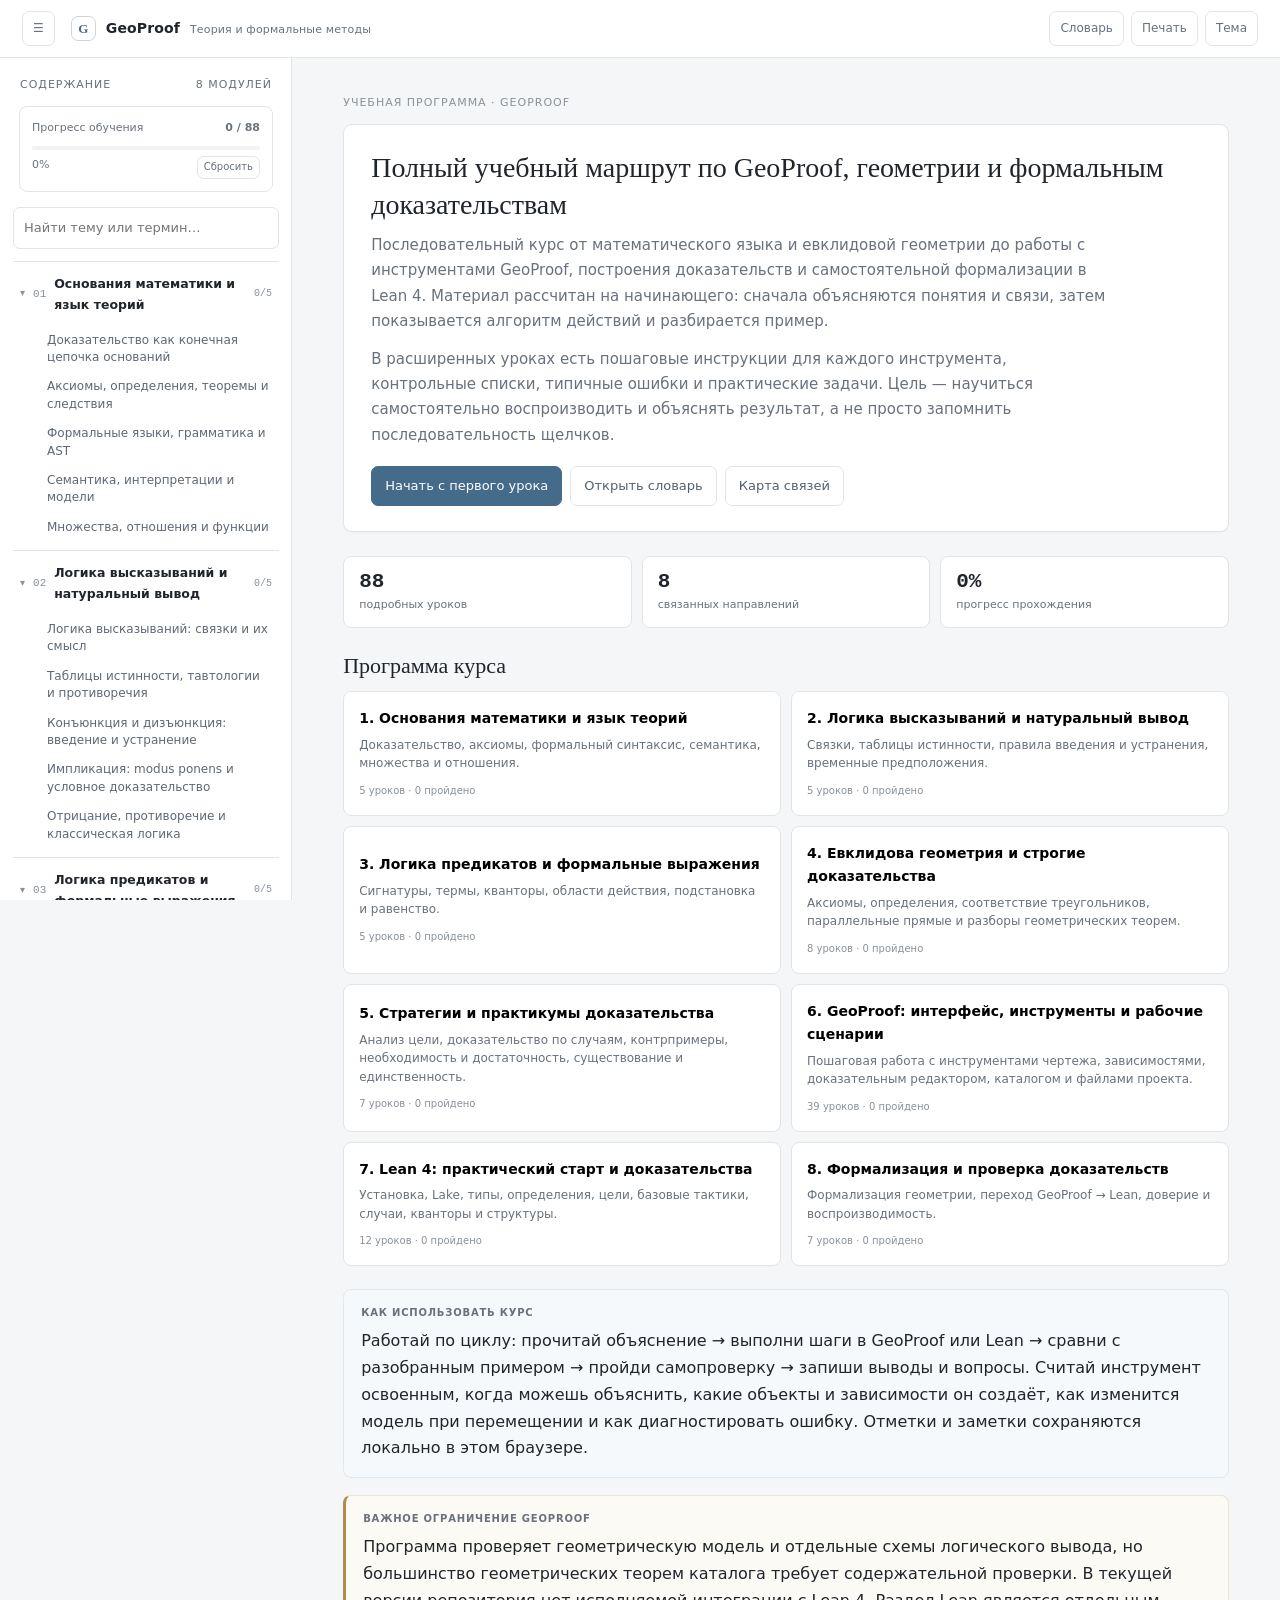
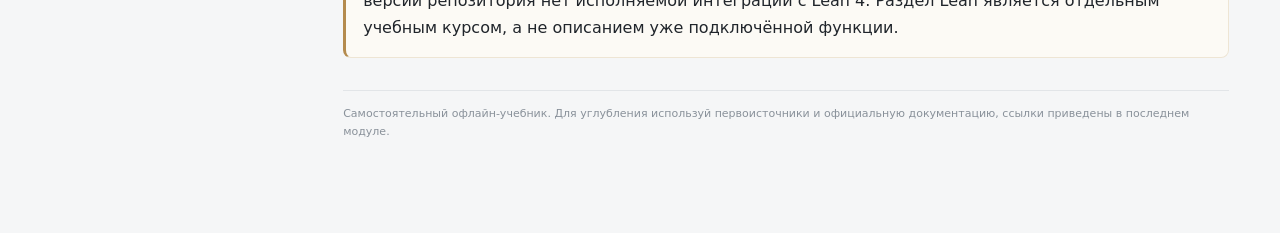
==== GeLogLean_tutorial.html @ 14a2502a "Add files via upload" ====
<!doctype html>
<html lang="ru">
<head>
<meta charset="utf-8">
<meta name="viewport" content="width=device-width, initial-scale=1">
<meta name="theme-color" content="#f5f6f7">
<title>GeoProof — учебник по геометрии, логике и Lean 4</title>
<style>
:root{color-scheme:light;--bg:#f5f6f7;--paper:#fff;--ink:#20252b;--muted:#68717c;--faint:#89919a;--line:#e2e5e8;--soft:#f0f2f4;--accent:#456b8a;--accent-soft:#eaf0f5;--green:#477b60;--amber:#9a7135;--red:#a34e4e;--code:#f2f4f6;--shadow:0 1px 2px #17212b0a;--sidebar:292px;--radius:9px}
*{box-sizing:border-box}html{scroll-behavior:smooth}body{margin:0;background:var(--bg);color:var(--ink);font:16px/1.68 Inter,system-ui,-apple-system,"Segoe UI",sans-serif;-webkit-font-smoothing:antialiased}button,input{font:inherit}button{cursor:pointer}a{color:var(--accent);text-decoration-thickness:1px;text-underline-offset:3px}
.topbar{height:58px;background:var(--paper);border-bottom:1px solid var(--line);display:flex;align-items:center;padding:0 22px;gap:16px;position:sticky;top:0;z-index:20}.brand{display:flex;align-items:center;gap:10px;min-width:0;font-size:14px;font-weight:650;letter-spacing:.01em}.brand-mark{width:25px;height:25px;border:1px solid #cdd5dc;border-radius:7px;display:grid;place-items:center;color:var(--accent);font:600 13px Georgia,serif}.brand small{font-size:11px;font-weight:450;color:var(--muted);margin-left:5px}.top-actions{display:flex;align-items:center;gap:7px;margin-left:auto}.top-button{border:1px solid var(--line);background:var(--paper);color:var(--muted);border-radius:7px;padding:6px 10px;font-size:12px}.top-button:hover{background:var(--soft);color:var(--ink)}
.app{display:grid;grid-template-columns:var(--sidebar) minmax(0,1fr);min-height:calc(100vh - 58px);transition:grid-template-columns .18s}.app.sidebar-hidden{grid-template-columns:0 minmax(0,1fr)}.sidebar{background:var(--paper);border-right:1px solid var(--line);width:var(--sidebar);min-width:0;overflow:hidden;position:sticky;top:58px;height:calc(100vh - 58px);display:flex;flex-direction:column}.sidebar-inner{width:var(--sidebar);padding:18px 13px 24px;overflow:auto}.sidebar-head{display:flex;align-items:center;justify-content:space-between;padding:0 7px 12px;font-size:11px;color:var(--muted);text-transform:uppercase;letter-spacing:.09em}.progress{margin:0 6px 15px;padding:12px;border:1px solid var(--line);border-radius:8px;background:#fff}.progress-line{height:4px;background:var(--soft);border-radius:9px;overflow:hidden;margin:8px 0 6px}.progress-line i{display:block;width:0;height:100%;background:var(--accent);transition:width .2s}.progress-meta{display:flex;justify-content:space-between;font-size:11px;color:var(--muted)}.search{width:100%;padding:9px 10px;border:1px solid var(--line);border-radius:7px;background:#fff;outline:none;font-size:13px;margin:0 0 12px}.search:focus{border-color:#9db0c0;box-shadow:0 0 0 3px #456b8a12}.module{border-top:1px solid var(--line)}.module-button{width:100%;border:0;background:transparent;text-align:left;display:flex;align-items:center;gap:8px;padding:11px 7px;color:var(--ink);font-size:12.5px;font-weight:620}.module-button:hover{background:#f7f8f9}.module-number{font:11px ui-monospace,monospace;color:var(--faint);width:17px}.module-count{margin-left:auto;color:var(--faint);font:10px ui-monospace,monospace}.module-chevron{color:var(--faint);font-size:10px;transition:transform .16s}.module.closed .module-chevron{transform:rotate(-90deg)}.lesson-list{padding:0 0 8px 26px}.module.closed .lesson-list{display:none}.lesson-link{width:100%;display:block;border:0;background:transparent;border-radius:5px;text-align:left;padding:6px 8px;color:#5e6873;font-size:12px;line-height:1.45}.lesson-link:hover{background:var(--soft);color:var(--ink)}.lesson-link.active{background:var(--accent-soft);color:#294d69;font-weight:620}.lesson-link.done::after{content:"✓";float:right;color:var(--green);font-weight:700}
.main{min-width:0;padding:36px clamp(20px,4vw,62px) 80px}.content{max-width:900px;margin:0 auto}.crumb{font-size:11px;color:var(--faint);text-transform:uppercase;letter-spacing:.09em;margin-bottom:12px}.page-title{font:500 clamp(25px,3vw,35px)/1.25 Georgia,"Times New Roman",serif;letter-spacing:-.02em;margin:0 0 13px}.lead{font-size:17px;line-height:1.72;color:#59636e;max-width:780px;margin:0 0 26px}.overview{background:var(--paper);border:1px solid var(--line);border-radius:var(--radius);padding:25px 27px;box-shadow:var(--shadow);margin-bottom:24px}.overview h1{font:500 28px/1.3 Georgia,serif;margin:0 0 10px}.overview p{color:var(--muted);font-size:15px;max-width:740px;margin:0 0 13px}.overview-actions{display:flex;gap:8px;flex-wrap:wrap;margin-top:18px}.primary{background:var(--accent);border:1px solid var(--accent);color:white;border-radius:7px;padding:8px 13px;font-size:13px}.secondary{background:white;border:1px solid var(--line);color:#53606c;border-radius:7px;padding:8px 13px;font-size:13px}.primary:hover{filter:brightness(.94)}.secondary:hover{background:var(--soft)}.stats{display:grid;grid-template-columns:repeat(3,1fr);gap:10px;margin:18px 0 24px}.stat{padding:13px 15px;border:1px solid var(--line);background:var(--paper);border-radius:8px}.stat b{display:block;font:600 21px ui-monospace,monospace}.stat span{display:block;color:var(--muted);font-size:11px;margin-top:3px}.module-grid{display:grid;grid-template-columns:repeat(2,minmax(0,1fr));gap:10px}.module-card{border:1px solid var(--line);background:var(--paper);border-radius:8px;padding:15px;text-align:left}.module-card:hover{border-color:#bdcbd6;background:#fcfdfe}.module-card b{display:block;font-size:14px;margin-bottom:5px}.module-card p{font-size:12px;line-height:1.55;color:var(--muted);margin:0}.module-card small{display:block;margin-top:10px;color:var(--faint);font-size:10px}
.lesson-meta{display:flex;gap:7px;align-items:center;flex-wrap:wrap;margin:0 0 21px}.pill{font-size:10px;color:#65717d;background:#eef1f3;border-radius:20px;padding:4px 9px}.lesson-body{max-width:810px}.lesson-body h2{font:500 22px/1.35 Georgia,serif;margin:34px 0 12px;padding-bottom:8px;border-bottom:1px solid var(--line)}.lesson-body h3{font-size:16px;font-weight:650;margin:26px 0 8px}.lesson-body p{margin:0 0 15px}.lesson-body ul,.lesson-body ol{padding-left:23px;margin:7px 0 18px}.lesson-body li{padding-left:3px;margin:6px 0}.definition,.insight,.warning,.example,.proofbox{border:1px solid var(--line);border-radius:8px;padding:15px 17px;margin:17px 0;background:var(--paper)}.definition{border-left:3px solid var(--accent)}.insight{background:#f6f9fb;border-color:#e0e9ef}.warning{background:#fcfaf5;border-color:#eee5d4;border-left:3px solid #b48b4e}.example{background:#fbfcfd}.proofbox{background:#f8faf9;border-left:3px solid #679177}.box-label{font-size:10px;color:var(--muted);font-weight:700;letter-spacing:.08em;text-transform:uppercase;margin-bottom:6px}.formula{display:block;background:#f4f6f7;border:1px solid var(--line);border-radius:7px;padding:12px 15px;margin:14px 0;text-align:center;font:16px/1.65 Georgia,"Times New Roman",serif;overflow-x:auto}.formula small{display:block;color:var(--muted);font:11px/1.5 Inter,system-ui,sans-serif;margin-top:4px}.code{white-space:pre;overflow:auto;background:var(--code);border:1px solid var(--line);border-radius:7px;padding:13px 15px;margin:12px 0;font:13px/1.65 ui-monospace,SFMono-Regular,Consolas,monospace;color:#303b45}.table-wrap{overflow-x:auto;margin:16px 0;border:1px solid var(--line);border-radius:7px}table{width:100%;border-collapse:collapse;font-size:13px;line-height:1.55}th,td{text-align:left;vertical-align:top;padding:9px 11px;border-bottom:1px solid var(--line)}th{background:#f3f5f6;font-size:11px;font-weight:650;color:#515d68}tr:last-child td{border-bottom:0}.chain{border:1px solid var(--line);border-radius:7px;margin:15px 0;overflow:hidden;background:var(--paper)}.chain-title{padding:9px 12px;background:#f2f4f5;font-size:11px;font-weight:650;color:#65717c}.chain-row{display:grid;grid-template-columns:28px 1fr;gap:9px;padding:10px 12px;border-top:1px solid var(--line)}.chain-row .n{font:11px ui-monospace,monospace;color:var(--faint)}.chain-row .claim{font-weight:600}.chain-row .reason{font-size:12px;color:var(--muted);margin-top:3px}.chain-row.goal{background:#f3f8f5}.chain-row.goal .claim{color:#38664c}.exercise{margin:27px 0 20px;border:1px solid var(--line);border-radius:8px;background:var(--paper);padding:17px}.exercise h3{margin:0 0 10px;font-size:15px}.question{font-size:14px;font-weight:600;margin:0 0 12px}.options{display:grid;gap:7px}.option{display:flex;align-items:flex-start;gap:8px;padding:9px 11px;border:1px solid var(--line);border-radius:6px;background:#fff;text-align:left;color:var(--ink);font-size:13px}.option:hover{background:#f5f7f8}.option.correct{border-color:#8fb49d;background:#f2f8f4}.option.wrong{border-color:#d5a0a0;background:#fbf4f4}.feedback{font-size:12px;margin-top:11px;color:var(--muted)}.solution{margin-top:12px}.solution[hidden]{display:none}.lesson-footer{display:flex;align-items:center;gap:8px;border-top:1px solid var(--line);margin-top:34px;padding-top:18px}.lesson-footer .spacer{flex:1}.nav-pair{display:flex;justify-content:space-between;gap:12px;margin-top:20px}.nav-pair button{max-width:48%;text-align:left}.empty{padding:20px;color:var(--muted);border:1px dashed var(--line);border-radius:8px}.search-result{font-size:12px;color:var(--muted);margin:0 0 8px}.glossary{columns:2;column-gap:30px}.gl-item{break-inside:avoid;padding:8px 0;border-bottom:1px solid var(--line)}.gl-item b{font-size:13px}.gl-item p{font-size:12px;color:var(--muted);margin:3px 0 0}.footer-note{font-size:11px;color:var(--faint);margin-top:32px;border-top:1px solid var(--line);padding-top:14px}
body.dark{color-scheme:dark;--bg:#20252a;--paper:#282e34;--ink:#e4e8ec;--muted:#a6afb8;--faint:#858f98;--line:#404850;--soft:#333a41;--accent:#9ab4ca;--accent-soft:#344553;--code:#22282e;--shadow:none;background:var(--bg);color:var(--ink)}body.dark .topbar,body.dark .sidebar,body.dark .progress,body.dark .stat,body.dark .module-card,body.dark .exercise,body.dark .option,body.dark .definition,body.dark .example,body.dark .proofbox,body.dark .chain{background:var(--paper);color:var(--ink)}body.dark .overview{background:var(--paper)}body.dark .lead{color:#b8c1ca}body.dark .formula,body.dark th,body.dark .chain-title{background:#323940;color:var(--ink)}body.dark .insight{background:#293640}body.dark .warning{background:#39342b}body.dark .proofbox{background:#29372f}body.dark .code{background:#20262c;color:#d8e0e7}body.dark .option.correct{background:#293a30}body.dark .option.wrong{background:#3c2d2d}body.dark .top-button,body.dark .secondary{background:var(--paper);color:var(--muted);border-color:var(--line)}body.dark .primary{background:#66849b;border-color:#66849b;color:#101a22}
@media(max-width:900px){.app{grid-template-columns:0 minmax(0,1fr)}.sidebar{position:fixed;z-index:30;top:58px;left:0;bottom:0;height:auto;transform:translateX(-102%);transition:transform .18s;box-shadow:8px 0 30px #0001}.app.sidebar-open .sidebar{transform:translateX(0)}.app.sidebar-hidden{grid-template-columns:0 minmax(0,1fr)}.main{padding:26px 20px 60px}.module-grid{grid-template-columns:1fr}}
@media(max-width:560px){.topbar{padding:0 12px}.brand small{display:none}.top-actions .optional{display:none}.main{padding:21px 14px 48px}.overview{padding:18px}.overview h1{font-size:24px}.page-title{font-size:27px}.lead{font-size:15px}.stats{gap:7px}.stat{padding:10px}.stat b{font-size:18px}.glossary{columns:1}.nav-pair{flex-direction:column}.nav-pair button{max-width:100%}}
@media print{.topbar,.sidebar,.lesson-footer,.nav-pair,.overview-actions,.exercise button{display:none!important}.app{display:block}.main{padding:0}.content{max-width:none}.lesson-body{max-width:none}.page-title{font-size:25px}.lesson-body{font-size:11pt}.definition,.insight,.warning,.example,.proofbox{break-inside:avoid}.code{white-space:pre-wrap}}
.notes-panel{margin:25px 0 12px;padding:17px;border:1px solid var(--line);border-radius:8px;background:var(--paper)}.notes-panel h3{margin:0 0 6px;font-size:15px}.notes-panel p{margin:0 0 10px;color:var(--muted);font-size:12px}.notes-panel textarea{display:block;width:100%;min-height:118px;resize:vertical;border:1px solid var(--line);border-radius:7px;padding:11px 12px;background:var(--bg);color:var(--ink);font:inherit;font-size:14px;line-height:1.6}.notes-status{font-size:11px;color:var(--muted);margin-top:7px}body.dark .notes-panel textarea{background:var(--bg);color:var(--ink)}
</style>
</head>
<body>
<header class="topbar">
  <button class="top-button" id="contentsToggle" aria-label="Показать или скрыть содержание">☰</button>
  <div class="brand"><span class="brand-mark">G</span><span>GeoProof <small>Теория и формальные методы</small></span></div>
  <div class="top-actions">
    <button class="top-button optional" id="glossaryButton">Словарь</button>
    <button class="top-button optional" id="printButton">Печать</button>
    <button class="top-button" id="themeButton">Тема</button>
  </div>
</header>
<div class="app" id="app">
  <aside class="sidebar" aria-label="Содержание курса"><div class="sidebar-inner">
    <div class="sidebar-head"><span>Содержание</span><span id="moduleTotal"></span></div>
    <div class="progress"><div class="progress-meta"><span>Прогресс обучения</span><b id="progressCount">0 / 88</b></div><div class="progress-line"><i id="progressBar"></i></div><div class="progress-meta"><span id="progressPercent">0%</span><button class="top-button" id="resetProgress" style="padding:2px 6px;font-size:10px">Сбросить</button></div></div>
    <input class="search" id="search" type="search" placeholder="Найти тему или термин…" aria-label="Поиск по курсу">
    <nav id="courseNav"></nav>
  </div></aside>
  <main class="main"><div class="content" id="content" aria-live="polite"></div></main>
</div>
<script>
(()=>{
'use strict';
const $=s=>document.querySelector(s), esc=s=>String(s).replace(/[&<>"']/g,c=>({'&':'&amp;','<':'&lt;','>':'&gt;','"':'&quot;',"'":'&#39;'}[c]));
const modules=[
{id:'m1',title:'Основания математики и язык теорий',desc:'Доказательство, аксиомы, формальный синтаксис, семантика, множества и отношения.'},
{id:'m2',title:'Логика высказываний и натуральный вывод',desc:'Связки, таблицы истинности, правила введения и устранения, временные предположения.'},
{id:'m3',title:'Логика предикатов и формальные выражения',desc:'Сигнатуры, термы, кванторы, области действия, подстановка и равенство.'},
{id:'m4',title:'Евклидова геометрия и строгие доказательства',desc:'Аксиомы, определения, соответствие треугольников, параллельные прямые и разборы геометрических теорем.'},
{id:'m5',title:'Стратегии и практикумы доказательства',desc:'Анализ цели, доказательство по случаям, контрпримеры, необходимость и достаточность, существование и единственность.'},
{id:'m6',title:'GeoProof: интерфейс, инструменты и рабочие сценарии',desc:'Пошаговая работа с инструментами чертежа, зависимостями, доказательным редактором, каталогом и файлами проекта.'},
{id:'m7',title:'Lean 4: практический старт и доказательства',desc:'Установка, Lake, типы, определения, цели, базовые тактики, случаи, кванторы и структуры.'},
{id:'m8',title:'Формализация и проверка доказательств',desc:'Формализация геометрии, переход GeoProof → Lean, доверие и воспроизводимость.'}
];
const lessons=[];
function add(module,title,lead,body,question,choices,answer,feedback,reveal,solution){lessons.push({id:'l'+(lessons.length+1),module,title,lead,body,exercise:{q:question,choices,answer,feedback,reveal},solution});}
add('m1','Доказательство как конечная цепочка оснований','Математическое доказательство объясняет, почему заключение следует из явно заданных предпосылок, а не почему оно кажется правдоподобным.',`
<h2>1. Утверждение и обоснование</h2>
<p>Математическое утверждение — предложение, которому в рамках выбранной интерпретации можно приписать истинностное значение. Доказательство — конечная, контролируемая структура, показывающая, как целевое утверждение получается из принятых оснований. Убедительность изложения важна для читателя, но не заменяет логической связи между посылками и выводом.</p>
<div class="definition"><div class="box-label">Определение · доказательство</div>Доказательство формулы φ из множества предпосылок Γ — конечная последовательность или дерево формул, в котором каждый узел является предпосылкой, допустимой аксиомой либо непосредственно получен из предыдущих узлов по правилу выбранного исчисления.</div>
<p>Фраза «по рисунку очевидно» не указывает правило вывода. Фраза «по теореме о вертикальных углах» указывает математическое основание, но всё ещё предполагает, что условия теоремы установлены. Хорошее доказательство делает эти условия обозримыми.</p>
<h2>2. Структура шага</h2>
<p>У каждого содержательного шага есть четыре компонента: формулировка, доступные предпосылки, основание перехода и вывод. Если хотя бы один компонент отсутствует, читатель вынужден самостоятельно восстанавливать скрытый аргумент.</p>
<div class="chain"><div class="chain-title">Минимальная доказательная цепочка</div><div class="chain-row"><div class="n">1</div><div><div class="claim">AB = AC</div><div class="reason">Посылка задачи</div></div></div><div class="chain-row"><div class="n">2</div><div><div class="claim">∠ABC = ∠BCA</div><div class="reason">Теорема о равных углах при основании равнобедренного треугольника — после установления условий</div></div></div></div>
<h2>3. Три независимых вопроса</h2>
<ul><li><b>Истинно ли утверждение?</b> Это вопрос математики и выбранной модели.</li><li><b>Следует ли оно из посылок?</b> Это вопрос логической корректности вывода.</li><li><b>Проверила ли это программа?</b> Это вопрос реализации, охвата валидатора и доверенной базы.</li></ul>
<div class="warning"><div class="box-label">Типичная ошибка</div>Количество шагов не является мерой строгости. Десять шагов со скрытым недоказанным предположением хуже трёх шагов, каждый из которых корректно обоснован.</div>`, 'Какой компонент обязателен для содержательного шага доказательства?',['Только убедительная формулировка','Основание, связывающее доступные посылки с выводом','Рисунок с совпадающими углами'],1,'Нужна явная допустимая связь между посылками и заключением. Рисунок помогает увидеть структуру, но не создаёт логическое основание.','Почему «очевидно» не является достаточным математическим основанием?','Потому что эта фраза не определяет, какие предпосылки использованы и по какому правилу получен вывод. Доказательство должно быть воспроизводимым другим читателем.');
add('m1','Аксиомы, определения, теоремы и следствия','Эти четыре понятия выполняют разные роли: задают исходную теорию, вводят язык или сообщают доказанный результат.',`
<h2>1. Аксиома</h2><div class="definition"><div class="box-label">Определение · аксиома</div>Аксиома — формула, принимаемая как исходное основание конкретной теории. Внутри этой теории она не выводится из более ранних теорем, хотя может быть обоснована в метатеории или следовать из другой системы аксиом.</div>
<p>Аксиома не обязана быть «очевидной истиной вне всякой системы». Геометрии с разными аксиомами параллельных дают разные математические структуры. Поэтому фраза «по аксиоме» должна подразумевать известную аксиоматическую систему.</p>
<h2>2. Определение</h2><div class="definition"><div class="box-label">Определение · математическое определение</div>Определение вводит новое обозначение или понятие через уже известный язык. Оно фиксирует смысл термина и само по себе не устанавливает независимый математический факт.</div>
<p>Например, M называется серединой AB, если M принадлежит отрезку AB и AM = MB. Из определения можно раскрыть, что означает слово «середина», но для существования такой точки в выбранной геометрической системе могут понадобиться отдельные основания.</p>
<h2>3. Теорема и следствие</h2><p>Теорема — утверждение, для которого предъявлено доказательство из аксиом, определений и ранее доказанных результатов. Лемма — теорема, вводимая ради последующего доказательства. Следствие — результат, который получается сравнительно коротко из уже установленной теоремы. Различие между ними в основном методическое, а не логическое.</p>
<div class="insight"><div class="box-label">Практическая дисциплина</div>Когда выбираешь основание для шага GeoProof, не смешивай каталоговое правило, исходную аксиому и доказанную теорему. Сам факт наличия записи в каталоге не превращает её в доказанную теорему.</div>
<h2>4. Зависимость результата</h2><p>Теорема всегда зависит от набора предпосылок. Если в доказательстве использована аксиома параллельных, результат нельзя без дополнительного анализа переносить в геометрию, где эта аксиома заменена другой.</p>`, 'Что делает определение?',['Принимает новый факт как аксиому','Фиксирует смысл нового термина через уже известный язык','Автоматически доказывает все свойства объекта'],1,'Определение задаёт значение понятия. Его существование и свойства могут требовать отдельных доказательств.','Почему теорема должна иметь указанный аксиоматический контекст?','Потому что выводимость зависит от исходных предпосылок. Одна и та же формула может следовать из одной аксиоматики и не следовать из другой.');
add('m1','Формальные языки, грамматика и AST','Синтаксис задаёт допустимые выражения; абстрактное синтаксическое дерево представляет их внутреннюю структуру.',`
<h2>1. Алфавит и грамматика</h2><p>Формальный язык задаётся алфавитом и рекурсивными правилами построения. Для логики первого порядка нелогическая часть сигнатуры содержит константы, функции и предикаты. Логическая часть включает связки, кванторы, переменные и технические символы.</p>
<div class="formula">Терм ::= переменная | константа | f(терм₁,…,термₙ)<small>Схематическое правило построения термов</small></div>
<div class="formula">Формула ::= атом | ¬A | A ∧ B | A ∨ B | A → B | ∀x A | ∃x A<small>Схематическое правило построения формул</small></div>
<p>Терм обозначает объект области интерпретации. Формула выражает свойство или отношение и получает истинностное значение в интерпретации. Поэтому запись midpoint(A,B) может быть термом, а IsMidpoint(M,A,B) — атомарной формулой.</p>
<h2>2. Почему строка недостаточна</h2><p>Выражения P ∧ (Q ∨ R) и (P ∧ Q) ∨ R содержат одинаковые атомы и связки, но различаются группировкой. Если хранить только строку, каждое действие потребует повторного разбора скобок, приоритетов и областей действия.</p>
<div class="definition"><div class="box-label">Определение · AST</div>Абстрактное синтаксическое дерево — древовидное представление выражения, где узел обозначает оператор или атом, а дочерние узлы — его аргументы и подформулы.</div>
<h2>3. Структура формулы</h2><div class="table-wrap"><table><thead><tr><th>Узел</th><th>Данные</th><th>Пример</th></tr></thead><tbody><tr><td>atom</td><td>предикат и термы</td><td>OnLine(A,l)</td></tr><tr><td>and / or</td><td>две подформулы</td><td>P ∧ Q</td></tr><tr><td>implies</td><td>условие и следствие</td><td>P → Q</td></tr><tr><td>not</td><td>одна подформула</td><td>¬P</td></tr><tr><td>forall / exists</td><td>имя переменной и тело</td><td>∀x P(x)</td></tr></tbody></table></div>
<div class="insight"><div class="box-label">Связь с GeoProof</div>В текущем app.js формулы действительно имеют структурированные поля op, args, predicate, terms и variable. Сравнение AST позволяет проверять форму логического правила независимо от пробелов и оформления текста.</div>
<h2>4. Синтаксическая корректность не есть истинность</h2><p>Формула P ∧ Q может быть синтаксически правильной, даже если P и Q ложны. Ошибочная последовательность символов может не быть формулой вообще. Это два разных уровня анализа, и учебник будет последовательно разделять их.</p>`, 'Что хранит AST?',['Только цвет и координаты узла','Структуру операторов и подформул','Истинностное значение каждой геометрической теоремы'],1,'AST представляет синтаксис выражения, а не автоматически его семантику.','Почему P ∧ (Q ∨ R) нельзя сравнивать с (P ∧ Q) ∨ R как одинаковую структуру?','У формул разные корневые операторы: в первом случае AND, во втором OR. Их смысл различается, несмотря на одинаковые атомы.');
add('m1','Семантика, интерпретации и модели','Семантика задаёт смысл символов и точное понятие истинности формулы относительно структуры.',`
<h2>1. Интерпретация языка</h2><p>Интерпретация логики первого порядка включает непустую область D. Каждой константе сопоставляется элемент D, каждому n-местному функциональному символу — функция Dⁿ → D, каждому n-местному предикату — отношение на Dⁿ. Одни и те же символы могут получать разные значения в разных интерпретациях.</p>
<div class="definition"><div class="box-label">Определение · модель</div>Структура M является моделью множества формул Γ, если все формулы из Γ истинны в M. Говорят M ⊨ Γ.</div>
<h2>2. Четыре важных понятия</h2><ul><li><b>Удовлетворимость:</b> формула истинна хотя бы в одной интерпретации.</li><li><b>Общезначимость:</b> формула истинна во всех допустимых интерпретациях.</li><li><b>Противоречивость:</b> нет интерпретации, удовлетворяющей всем формулам множества.</li><li><b>Логическое следование:</b> во всякой модели посылок истинно заключение.</li></ul>
<div class="formula">Γ ⊨ φ  ⇔  для каждой M: M ⊨ Γ ⇒ M ⊨ φ<small>Семантическое следование</small></div>
<div class="formula">Γ ⊢ φ  ⇔  существует формальный вывод φ из Γ<small>Синтаксическая выводимость в фиксированном исчислении</small></div>
<h2>3. Корректность и полнота</h2><p>Корректность исчисления означает: если формула выводима синтаксически, то она следует семантически. Полнота означает, что всякое семантическое следствие выводимо в исчислении. Это метатеоремы о выбранной системе правил, а не характеристики одного шага.</p>
<div class="warning"><div class="box-label">Не путать</div>Одна диаграмма GeoProof — одна конкретная конфигурация. Даже точное численное совпадение длин в ней не доказывает, что равенство верно для всех конфигураций, удовлетворяющих условию теоремы.</div>`, 'Что означает M ⊨ Γ?',['Все формулы Γ истинны в структуре M','Формулы Γ синтаксически красивы','Существует доказательство всех формул в Lean'],0,'Это определение модели множества формул.','Чем Γ ⊨ φ отличается от Γ ⊢ φ?','Первое является семантическим утверждением о всех моделях предпосылок. Второе — синтаксическим утверждением о существовании вывода в заданном исчислении.');
add('m1','Множества, отношения и функции','Математические структуры GeoProof удобно понимать через множества объектов, отношения между ними и отображения зависимых объектов.',`
<h2>1. Множества и включение</h2><p>Множество A является подмножеством B, если каждый элемент A принадлежит B. Равенство множеств определяется совпадением элементов: A = B тогда и только тогда, когда A ⊆ B и B ⊆ A. Для доказательства равенства множеств обычно доказывают два включения.</p>
<h2>2. Отношения</h2><div class="definition"><div class="box-label">Определение · бинарное отношение</div>Отношение R между A и B — подмножество декартова произведения A × B. Запись R(a,b) означает, что пара (a,b) принадлежит этому отношению.</div>
<div class="table-wrap"><table><thead><tr><th>Свойство</th><th>Формула</th><th>Смысл</th></tr></thead><tbody><tr><td>Рефлексивность</td><td>R(a,a)</td><td>Элемент связан с собой</td></tr><tr><td>Симметричность</td><td>R(a,b) ⇒ R(b,a)</td><td>Связь обратима</td></tr><tr><td>Транзитивность</td><td>R(a,b) ∧ R(b,c) ⇒ R(a,c)</td><td>Связь проходит через промежуточный элемент</td></tr><tr><td>Антисимметричность</td><td>R(a,b) ∧ R(b,a) ⇒ a=b</td><td>Взаимная связь даёт равенство</td></tr></tbody></table></div>
<h2>3. Функции</h2><div class="definition"><div class="box-label">Определение · функция</div>Функция f : A → B сопоставляет каждому a ∈ A ровно один элемент f(a) ∈ B. Условия существования и единственности значения составляют содержание понятия.</div>
<p>В геометрической модели отношение OnCircle(P,c) отвечает на вопрос, лежит ли точка на окружности. Функция midpoint(A,B) возвращает точку. Первое — свойство пары объектов, второе — построение объекта из аргументов.</p>
<h2>4. Графы и композиция</h2><p>Функции можно компоновать: если f : A → B и g : B → C, то g ∘ f : A → C. Цепочки таких отображений описывают вычисление зависимых геометрических объектов. Если зависимость образует цикл, композиция перестаёт задавать простой порядок пересчёта.</p>
<div class="insight"><div class="box-label">Связь</div>Множества задают классы объектов, отношения — геометрические свойства, функции — построения. Эта тройка понятий связывает основы математики, теорию множеств, программирование и модель GeoProof.</div>`, 'Чем функция отличается от отношения?',['Функция возвращает ровно один объект для каждого элемента области определения; отношение может связывать элемент с несколькими объектами или ни с одним','Никак не отличается','Отношение всегда вычисляется быстрее'],0,'Функция имеет требование единственности результата, которое не предполагается у произвольного отношения.','Почему равенство множеств доказывают двумя включениями?','A ⊆ B исключает элементы A вне B, а B ⊆ A исключает элементы B вне A. Вместе они устанавливают совпадение всех элементов.');
add('m2','Логика высказываний: связки и их смысл','Логика высказываний исследует сложные утверждения, составленные из целых высказываний с помощью логических связок.',`
<h2>1. Атомарные высказывания</h2><p>Атомарное высказывание P рассматривается как целое: логика высказываний не анализирует его внутреннюю геометрическую или числовую структуру. Например, P может означать «AB = CD», а Q — «прямые l и m параллельны». Каждому атому приписывается значение истина или ложь.</p>
<h2>2. Основные связки</h2><div class="table-wrap"><table><thead><tr><th>Обозначение</th><th>Название</th><th>Условие истинности</th></tr></thead><tbody><tr><td>¬P</td><td>Отрицание</td><td>Истинно, когда P ложно</td></tr><tr><td>P ∧ Q</td><td>Конъюнкция</td><td>Оба высказывания истинны</td></tr><tr><td>P ∨ Q</td><td>Дизъюнкция</td><td>Истинно хотя бы одно</td></tr><tr><td>P → Q</td><td>Импликация</td><td>Ложно только при P=true, Q=false</td></tr><tr><td>P ↔ Q</td><td>Эквивалентность</td><td>Оба значения совпадают</td></tr></tbody></table></div>
<p>Дизъюнкция в классической логике включающая: P ∨ Q истинно и тогда, когда истинны обе части. Это не исключающее «либо одно, либо другое».</p>
<h2>3. Приоритет связок и скобки</h2><p>В разных учебниках могут использовать разные соглашения о приоритете. Для формальной записи лучше не полагаться на память: ставь скобки, если возможна неоднозначность. В частности, P → Q → R обычно читают как P → (Q → R), но при обсуждении логики важно фиксировать соглашение.</p>
<div class="formula">¬(P ∧ Q)  ≡  (¬P ∨ ¬Q)<small>Первый закон де Моргана</small></div><div class="formula">¬(P ∨ Q)  ≡  (¬P ∧ ¬Q)<small>Второй закон де Моргана</small></div>
<h2>4. Импликация не является причинностью</h2><p>Импликация P → Q задаёт логическое условие истинности. Из неё не следует, что P вызывает Q, происходит раньше Q или является единственной причиной Q. В доказательстве импликация выражает отношение следования между формулами.</p>`, 'Когда P ∨ Q истинно?', ['Только когда истинна ровно одна часть','Когда истинна хотя бы одна часть','Только когда обе части ложны'],1,'Классическая дизъюнкция включающая: допустим и случай, когда истинны обе части.','Почему нельзя читать P → Q как «P является причиной Q»?','Потому что импликация задаёт только логическое условие истинности. Она не содержит временной, физической или причинной семантики.');
add('m2','Таблицы истинности, тавтологии и противоречия','Таблицы истинности дают конечный способ исследовать семантику логики высказываний и обнаруживать логические ошибки.',`
<h2>1. Все оценки</h2><p>Оценка — функция, сопоставляющая каждому атомарному высказыванию значение 0 или 1. Для n разных атомов существует 2ⁿ возможных оценок. Таблица истинности перечисляет их все и вычисляет значение составной формулы снизу вверх.</p>
<div class="table-wrap"><table><thead><tr><th>P</th><th>Q</th><th>¬P</th><th>P ∧ Q</th><th>P ∨ Q</th><th>P → Q</th></tr></thead><tbody><tr><td>И</td><td>И</td><td>Л</td><td>И</td><td>И</td><td>И</td></tr><tr><td>И</td><td>Л</td><td>Л</td><td>Л</td><td>И</td><td>Л</td></tr><tr><td>Л</td><td>И</td><td>И</td><td>Л</td><td>И</td><td>И</td></tr><tr><td>Л</td><td>Л</td><td>И</td><td>Л</td><td>Л</td><td>И</td></tr></tbody></table></div>
<h2>2. Три класса формул</h2><div class="definition"><div class="box-label">Тавтология</div>Формула истинна при каждой булевой оценке. Пример: P ∨ ¬P в классической логике.</div><div class="definition"><div class="box-label">Противоречие</div>Формула ложна при каждой оценке. Пример: P ∧ ¬P.</div><div class="definition"><div class="box-label">Контингентная формула</div>Формула истинна при некоторых оценках и ложна при других. Например, P → Q.</div>
<h2>3. Проверка эквивалентности</h2><p>Формулы A и B логически эквивалентны, если при каждой оценке их значения совпадают. Эквивалентность можно проверить сравнением двух столбцов таблицы или построением таблицы для A ↔ B и проверкой, что она является тавтологией.</p>
<h2>4. Предел метода</h2><p>Для конечного набора атомов логики высказываний таблица исчерпывает все случаи. В логике предикатов появляется квантификация по области объектов, которая может быть бесконечной. Поэтому табличная проверка не является общим решателем логики первого порядка.</p>
<div class="insight"><div class="box-label">Практическое применение</div>Таблицы помогают быстро проверять предполагаемую форму логического перехода, находить контрпример к невалидному рассуждению и понимать разницу между эквивалентностью и односторонним следованием.</div>`, 'Сколько оценок существует для четырёх атомарных высказываний?',['4','8','16'],2,'Число оценок равно 2ⁿ. При n=4 получаем 16.','Почему таблицы истинности не дают общего метода проверки геометрических теорем?','Они исследуют булевы комбинации уже выделенных атомов. Геометрическая теорема требует формализации объектов, отношений, кванторов и аксиом пространства.');
add('m2','Конъюнкция и дизъюнкция: введение и устранение','Натуральный вывод строится вокруг правил, объясняющих, как доказывать связку и как использовать уже доказанную формулу.',`
<h2>1. Конъюнкция</h2><p>Правило введения конъюнкции требует доказать обе части. Правила устранения позволяют извлечь каждую часть из конъюнкции. Это не эвристика: у каждой операции есть точная форма применения.</p>
<div class="chain"><div class="chain-title">Введение ∧I и устранение ∧E</div><div class="chain-row"><div class="n">∧I</div><div><div class="claim">P, Q ⟹ P ∧ Q</div><div class="reason">Обе посылки должны быть установлены.</div></div></div><div class="chain-row"><div class="n">∧E₁</div><div><div class="claim">P ∧ Q ⟹ P</div><div class="reason">Из конъюнкции извлекается левая часть.</div></div></div><div class="chain-row"><div class="n">∧E₂</div><div><div class="claim">P ∧ Q ⟹ Q</div><div class="reason">Из конъюнкции извлекается правая часть.</div></div></div></div>
<h2>2. Дизъюнкция</h2><p>Для введения P ∨ Q достаточно доказать P либо доказать Q. Это не означает, что неизвестную часть можно вывести. Устранение дизъюнкции требует отдельного рассуждения в каждом случае.</p>
<div class="chain"><div class="chain-title">Устранение дизъюнкции ∨E</div><div class="chain-row"><div class="n">1</div><div><div class="claim">P ∨ Q</div><div class="reason">Исходная дизъюнкция.</div></div></div><div class="chain-row"><div class="n">2</div><div><div class="claim">[P] … R</div><div class="reason">Если предположить P, получается R.</div></div></div><div class="chain-row"><div class="n">3</div><div><div class="claim">[Q] … R</div><div class="reason">Если предположить Q, получается то же R.</div></div></div><div class="chain-row goal"><div class="n">4</div><div><div class="claim">R</div><div class="reason">Оба временных предположения сняты.</div></div></div></div>
<h2>3. Почему важно совпадение заключений</h2><p>Если первая ветвь доказывает R, а вторая S, то общего заключения нет. Устранение дизъюнкции не разрешает произвольно выбирать одну ветвь, потому что исходная дизъюнкция не указывает, какая часть истинна.</p>
<div class="insight"><div class="box-label">GeoProof</div>В app.js реализованы схемы ∧I, ∧E, ∨I и ∨E. Для ∨E редактор хранит отдельную группу случаев, проверяет соответствие исходным дизъюнктам и совпадение двух результирующих формул.</div>`, 'Что нужно для применения ∨E к P ∨ Q?', ['Доказать только случай P','Доказать R из P и отдельно R из Q','Показать, что P и Q равны'],1,'В обеих ветвях требуется одно и то же заключение R.','Почему нельзя просто выбрать P из P ∨ Q?','Дизъюнкция истинна, если выполнена хотя бы одна часть, но без дополнительной информации мы не знаем какая. Для общего результата нужно доказать его в обоих случаях.');
add('m2','Импликация: modus ponens и условное доказательство','Импликация имеет два фундаментальных правила: применение уже известного условия и построение условного утверждения через временное предположение.',`
<h2>1. Modus ponens (→E)</h2><div class="definition"><div class="box-label">Правило</div>Из P → Q и P выводится Q. Формула P является антецедентом, Q — консеквентом.</div>
<div class="chain"><div class="chain-title">Modus ponens</div><div class="chain-row"><div class="n">1</div><div><div class="claim">P → Q</div><div class="reason">Если P, то Q.</div></div></div><div class="chain-row"><div class="n">2</div><div><div class="claim">P</div><div class="reason">Условие выполнено.</div></div></div><div class="chain-row goal"><div class="n">3</div><div><div class="claim">Q</div><div class="reason">Применение импликации.</div></div></div></div>
<h2>2. Введение импликации (→I)</h2><p>Чтобы доказать P → Q, мы временно предполагаем P и внутри этого контекста выводим Q. После этого предположение P снимается, а результатом становится условное утверждение.</p>
<div class="chain"><div class="chain-title">Условное доказательство</div><div class="chain-row"><div class="n">1</div><div><div class="claim">[P]</div><div class="reason">Открываем временное предположение.</div></div></div><div class="chain-row"><div class="n">2</div><div><div class="claim">…</div><div class="reason">Получаем Q из P и внешних посылок.</div></div></div><div class="chain-row"><div class="n">3</div><div><div class="claim">Q</div><div class="reason">Заключение внутри контекста.</div></div></div><div class="chain-row goal"><div class="n">4</div><div><div class="claim">P → Q</div><div class="reason">Закрываем контекст и снимаем P.</div></div></div></div>
<h2>3. Две распространённые ошибки</h2><ul><li><b>Утверждение следствия:</b> P → Q, Q, следовательно P. Неверно: Q может быть истинно по другой причине.</li><li><b>Отрицание основания:</b> P → Q, ¬P, следовательно ¬Q. Неверно: отсутствие P не сообщает, истинно ли Q.</li></ul>
<p>Контрапозиция ¬Q → ¬P логически эквивалентна P → Q в классической логике. Но это не те же самые посылки: при формальном использовании нужно построить требуемое преобразование или отдельно доказать контрапозицию.</p>`, 'Что следует из P → Q и P?', ['P ∧ Q','Q','¬Q'],1,'Это modus ponens: антецедент импликации установлен, значит можно получить консеквент.','Как доказывать импликацию P → Q, если P ещё не доказано?', 'Временно предположить P, внутри этого контекста вывести Q, а затем снять предположение правилом введения импликации.');
add('m2','Отрицание, противоречие и классическая логика','Работа с отрицанием требует понимать, какие именно предположения снимаются и какой логической силой обладает система.',`
<h2>1. Ложь и отрицание</h2><p>Символ ⊥ обозначает противоречие или невозможное утверждение. В стандартном прочтении натурального вывода отрицание ¬P связано с импликацией P → ⊥. Поэтому доказать ¬P — значит показать, что предположение P приводит к противоречию.</p>
<div class="chain"><div class="chain-title">Введение отрицания ¬I</div><div class="chain-row"><div class="n">1</div><div><div class="claim">[P]</div><div class="reason">Временное предположение.</div></div></div><div class="chain-row"><div class="n">2</div><div><div class="claim">… ⊥</div><div class="reason">Из P получено противоречие.</div></div></div><div class="chain-row goal"><div class="n">3</div><div><div class="claim">¬P</div><div class="reason">Снимаем предположение P.</div></div></div></div>
<h2>2. Принцип взрыва</h2><p>Из ⊥ в классической и интуиционистской логике можно вывести любую формулу R. Именно поэтому противоречивые исходные посылки опасны: если база противоречива, формально становится выводимо любое утверждение.</p>
<h2>3. Классическая и конструктивная логика</h2><div class="table-wrap"><table><thead><tr><th>Принцип</th><th>Классическая</th><th>Интуиционистская</th></tr></thead><tbody><tr><td>¬¬P → P</td><td>Принимается</td><td>Не выводится вообще</td></tr><tr><td>P ∨ ¬P</td><td>Закон исключённого третьего</td><td>Не выводится вообще</td></tr><tr><td>[¬P] … ⊥ ⟹ P (RAA)</td><td>Принимается</td><td>Не является общим правилом</td></tr><tr><td>P → ¬¬P</td><td>Принимается</td><td>Принимается</td></tr></tbody></table></div>
<h2>4. ¬I и RAA различаются</h2><p>При введении отрицания предполагается P, а затем выводится ⊥; результат — ¬P. При классическом reductio ad absurdum предполагается ¬P, выводится ⊥, а затем заключают P. Второй переход использует классическую силу логики.</p>
<div class="warning"><div class="box-label">Формализация</div>GeoProof имеет отдельные правила для введения отрицания, двойного отрицания и классического RAA. При переносе доказательства в конструктивную среду нужно отметить, где именно использован классический принцип.</div>`, 'Что требуется для правила ¬I?', ['Предположить P и получить ⊥','Предположить ¬P и сразу записать P','Доказать P и Q'],0,'Введение отрицания снимает предположение P после получения противоречия.','Почему ¬¬P → P — классический шаг?', 'Из невозможности доказать отрицание P конструктивно не следует автоматически предъявление доказательства P. Классическая логика допускает этот переход, интуиционистская — нет.');
add('m3','Сигнатура, термы, предикаты и арность','Логика первого порядка раскрывает структуру объектов: термы обозначают элементы области, а предикаты выражают свойства и отношения.',`
<h2>1. Сигнатура</h2><div class="definition"><div class="box-label">Определение · сигнатура</div>Сигнатура языка — набор нелогических символов с указанием их арности и назначения: констант, функциональных символов и предикатных символов.</div>
<div class="table-wrap"><table><thead><tr><th>Символ</th><th>Тип</th><th>Интерпретация</th></tr></thead><tbody><tr><td>O</td><td>Константа</td><td>Центр заданной окружности</td></tr><tr><td>mid(x,y)</td><td>Функция, арность 2</td><td>Точка-середина отрезка</td></tr><tr><td>OnLine(x,l)</td><td>Предикат, арность 2</td><td>Точка лежит на прямой</td></tr><tr><td>Collinear(x,y,z)</td><td>Предикат, арность 3</td><td>Три точки коллинеарны</td></tr></tbody></table></div>
<h2>2. Терм и формула</h2><p>Терм — синтаксическое выражение, обозначающее объект области. Константа A и выражение mid(A,B) могут быть термами. Предикат OnLine(A,l) образует атомарную формулу, которая в интерпретации истинна или ложна.</p>
<p>Арность — число аргументов символа. У двухместного предиката нельзя записать один или три аргумента, если грамматика сигнатуры этого не разрешает. Такая проверка напоминает проверку типов аргументов обычной функции в языке программирования.</p>
<h2>3. Атомарные формулы в GeoProof</h2><p>В GeoProof термы могут ссылаться на внутренние объекты модели: точки, отрезки, углы и окружности. Это не означает, что подпись объекта является его идентичностью. Внутренняя ссылка должна указывать на конкретный объект, даже если подпись меняется.</p>
<div class="insight"><div class="box-label">Важное различие</div>«Существует точка M» — высказывание о существовании объекта. M — имя или терм, обозначающий объект. IsMidpoint(M,A,B) — формула, утверждающая свойство M. Эти уровни языка нельзя смешивать.</div>`, 'Что является атомарной формулой?', ['mid(A,B)','OnLine(A,l)','A'],1,'OnLine(A,l) — предикат, применённый к термам, поэтому он образует утверждение.','Почему терм нельзя трактовать как предикат?', 'Терм обозначает объект области. Предикат утверждает свойство этого объекта или отношение нескольких объектов и образует формулу с истинностным значением.');
add('m3','Кванторы: смысл всеобщности и существования','Кванторы позволяют высказываться обо всех объектах области или утверждать наличие хотя бы одного объекта с заданным свойством.',`
<h2>1. Квантор всеобщности</h2><div class="definition"><div class="box-label">Определение · ∀</div>Формула ∀x P(x) истинна в интерпретации тогда и только тогда, когда P(a) истинно для каждого элемента a области D.</div>
<p>Квантор связывает переменную x в своей области действия. Его нельзя понимать как конечный перебор точек, которые нарисованы сейчас в GeoProof. Область квантификации задаётся математической структурой и может быть бесконечной.</p>
<h2>2. Квантор существования</h2><div class="definition"><div class="box-label">Определение · ∃</div>Формула ∃x P(x) истинна в интерпретации тогда и только тогда, когда существует хотя бы один элемент a из D, для которого P(a) истинно.</div>
<p>Для конструктивного доказательства существования обычно предъявляют свидетель a и доказывают P(a). Классическое доказательство существования может не давать явного способа построения свидетеля.</p>
<h2>3. Порядок кванторов важен</h2><div class="formula">∀x ∃y R(x,y)  ≠  ∃y ∀x R(x,y)<small>Эти формулы в общем случае неэквивалентны.</small></div>
<p>Первое утверждение: для каждого x можно найти подходящий y, причём y может зависеть от x. Второе: существует один y, который подходит для всех x. Смена порядка кванторов изменяет математический смысл и не является перестановкой скобок.</p>
<h2>4. Пример с прямыми</h2><p>«Через любую точку проходит некоторая прямая» имеет форму ∀P ∃l On(P,l). Утверждение «существует одна прямая, проходящая через все точки плоскости» имеет форму ∃l ∀P On(P,l) и описывает совсем другое свойство.</p>
<div class="warning"><div class="box-label">Типичная ошибка</div>Не опускай область квантификации. ∀x P(x) в теории точек и ∀x P(x) в теории прямых — разные формулы с разными типами области.</div>`, 'Что означает ∃x P(x)?',['P(x) истинно для всех x','Существует хотя бы один x, для которого P(x) истинно','P(x) не зависит от x'],1,'Квантор существования требует хотя бы одного свидетеля.','Почему ∀x∃y R(x,y) не равносильно ∃y∀x R(x,y)?','В первом случае значение y может зависеть от x. Во втором требуется один общий y для всех x. Это существенно разные условия.');
add('m3','Правила вывода для кванторов и условия свежести','Правила ∀I, ∀E, ∃I и ∃E связывают квантификацию с доказательствами; условия свежести защищают от незаконного обобщения.',`
<h2>1. Всеобщность</h2><div class="chain"><div class="chain-title">Устранение ∀E</div><div class="chain-row"><div class="n">1</div><div><div class="claim">∀x P(x)</div><div class="reason">Свойство каждого объекта области.</div></div></div><div class="chain-row goal"><div class="n">2</div><div><div class="claim">P(a)</div><div class="reason">Подставляем конкретный терм a.</div></div></div></div>
<p>Для введения всеобщности ∀I берут произвольный параметр a и доказывают P(a). Параметр не должен зависеть от специальных недоказанных предположений, иначе свойство может выполняться только для особого объекта.</p>
<h2>2. Существование</h2><div class="chain"><div class="chain-title">Введение ∃I и устранение ∃E</div><div class="chain-row"><div class="n">∃I</div><div><div class="claim">P(a) ⟹ ∃x P(x)</div><div class="reason">Предъявляется конкретный свидетель.</div></div></div><div class="chain-row"><div class="n">∃E</div><div><div class="claim">∃x P(x), [P(c)] … R ⟹ R</div><div class="reason">Свежий c вводится локально, а итог R не зависит от c.</div></div></div></div>
<h2>3. Почему свежесть — математическое условие</h2><p>Пусть известно, что существует точка с некоторым свойством. Нельзя назвать неизвестную точку C и затем считать, что C отличается от всех других объектов, если это не следует из условий. Свежий параметр — не конкретный выбранный объект, а произвольное имя временного свидетеля.</p>
<p>При ∃E заключение R не должно содержать c и не должно опираться на специальные свойства c, не следующие из P(c). Иначе после снятия предположения доказательство потеряет основание.</p>
<div class="insight"><div class="box-label">GeoProof</div>Код отслеживает неразряженные предположения, область действия контекстов и свежесть параметра для ∀I и свидетеля для ∃E. Это одна из причин, почему редактор хранит структуру поддоказательств, а не только нумерованный список текста.</div>`, 'Какое условие нужно для ∀I?', ['Параметр должен быть произвольным и не зависеть от специальных недоказанных предположений','Нужно предъявить один частный пример','Нужно предположить отрицание заключения'],0,'Всеобщность обобщает свойство произвольного объекта; специальная зависимость делает обобщение незаконным.','Почему вывод ∃E не должен зависеть от свежего c?','c — временное имя неизвестного свидетеля. После закрытия локального предположения внешний результат должен оставаться доказанным независимо от того, какой объект был свидетелем.');
add('m3','Свободные и связанные переменные; α-эквивалентность','Точное понимание области действия квантора необходимо для корректной подстановки и сравнения формул.',`
<h2>1. Свободное и связанное вхождение</h2><p>Вхождение переменной связано, если находится в области действия квантора, который связывает именно эту переменную. В противном случае вхождение свободно. Переменная свободна в формуле, если имеет хотя бы одно свободное вхождение.</p>
<div class="table-wrap"><table><thead><tr><th>Формула</th><th>Свободные переменные</th><th>Объяснение</th></tr></thead><tbody><tr><td>P(x,y)</td><td>x, y</td><td>Нет кванторов</td></tr><tr><td>∀x P(x,y)</td><td>y</td><td>x связана квантором</td></tr><tr><td>∀x ∃y R(x,y)</td><td>Нет</td><td>Обе переменные связаны</td></tr><tr><td>∀x(P(x) → Q(z))</td><td>z</td><td>z не связана этим квантором</td></tr></tbody></table></div>
<h2>2. α-эквивалентность</h2><p>Связанное имя можно безопасно переименовать, если замена согласованно затрагивает его область действия и не создаёт захвата. Поэтому ∀x P(x) и ∀z P(z) выражают один и тот же смысл. Но свободные переменные нельзя произвольно переименовывать: они могут обозначать параметры внешней задачи.</p>
<h2>3. Захват переменной</h2><p>Пусть требуется подставить терм y вместо свободного x в формулу ∀y R(x,y). Наивная замена дала бы ∀y R(y,y), где подставленная y стала связанной внешним квантором. Это захват переменной и изменение смысла формулы.</p>
<div class="formula">∀y R(x,y)  [y/x]  ⟶  ∀z R(y,z)<small>Сначала связанная y переименована в свежую z, затем выполнена подстановка.</small></div>
<h2>4. Реализация</h2><p>В app.js есть рекурсивный обход AST для свободных переменных, сбор всех термов, переименование связанных вхождений и подстановка с проверкой захвата. Сравнение формул нормализует имена связанных переменных, то есть учитывает α-эквивалентность.</p>`, 'Сколько свободных переменных в ∀x (P(x) ∧ Q(y))?',['Ноль','Одна: y','Две: x и y'],1,'x связана, а y остаётся свободной.','Почему при подстановке нужно переименовывать связанный параметр?', 'Чтобы свободная переменная подставляемого терма случайно не оказалась под областью действия квантора. Иначе новая формула будет иметь другой смысл.');
add('m3','Равенство, тождество и подстановка','Равенство в логике имеет собственные правила; в геометрии важно отличать идентичность объектов от равенства их измеряемых величин.',`
<h2>1. Основные свойства равенства</h2><div class="table-wrap"><table><thead><tr><th>Свойство</th><th>Схема</th></tr></thead><tbody><tr><td>Рефлексивность</td><td>a = a</td></tr><tr><td>Симметричность</td><td>a = b ⇒ b = a</td></tr><tr><td>Транзитивность</td><td>a = b ∧ b = c ⇒ a = c</td></tr><tr><td>Подстановка</td><td>a = b ⇒ (P(a) ⇒ P(b))</td></tr></tbody></table></div>
<h2>2. Объекты и величины</h2><p>Равенство точек A = B обычно утверждает идентичность объектов. Равенство длин AB = CD утверждает совпадение числовых величин или конгруэнтность отрезков в соответствующей аксиоматике. Два отрезка могут иметь одинаковую длину и находиться в разных местах плоскости.</p>
<p>Аналогично, равенство углов не следует смешивать с совпадением их сторон или вершин. Тип утверждения определяет, какие определения и теоремы допустимо использовать.</p>
<h2>3. Нормализация не равна доказательству</h2><p>Приложение может распознавать симметричность некоторых отношений, например перестановку концов отрезка или сторон равенства. Такая нормализация помогает сопоставлять формулы. Но она не доказывает произвольное алгебраическое тождество и не заменяет рассуждение о геометрической конгруэнтности.</p>
<div class="warning"><div class="box-label">Контроль типа</div>Перед использованием правила выясни, что именно сравнивается: точки, отрезки как объекты, длины отрезков, углы как геометрические фигуры или их меры. Один и тот же символ в неформальной записи может скрывать разные типы отношений.</div>`, 'Из a = b и b = c по транзитивности следует…',['a = c','a ≠ c','a = b = c как новый объект'],0,'Транзитивность передаёт равенство через общую промежуточную величину.','Почему равенство длин не означает совпадение отрезков?','Длина — числовая величина отрезка. Отрезки могут иметь одинаковую длину, но располагаться в разных местах и иметь разные концы.');
add('m4','Евклидова геометрия: аксиоматические основания','Геометрические теоремы выводятся не из рисунка, а из системы понятий, отношений и аксиом, определяющих допустимое пространство.',`
<h2>1. Первичные понятия</h2><p>В синтетической аксиоматике точка, прямая и принадлежность могут приниматься как первичные понятия. Попытка определить точку через «место без размера» лишь заменяет одно неформальное выражение другим. Строгая теория задаёт поведение первичных объектов через аксиомы.</p>
<h2>2. Основные группы аксиом</h2><div class="table-wrap"><table><thead><tr><th>Группа</th><th>Что регулирует</th><th>Пример отношения</th></tr></thead><tbody><tr><td>Инцидентность</td><td>Связь точек, прямых и плоскостей</td><td>Точка лежит на прямой</td></tr><tr><td>Порядок</td><td>Расположение точек на прямой</td><td>B между A и C</td></tr><tr><td>Конгруэнтность</td><td>Равенство отрезков и углов</td><td>AB ≅ CD</td></tr><tr><td>Параллельность</td><td>Взаимное положение прямых</td><td>Единственность параллельной</td></tr><tr><td>Непрерывность</td><td>Полнота геометрической прямой</td><td>Существование границ и пересечений</td></tr></tbody></table></div>
<h2>3. Евклид и Гильберт</h2><p>«Начала» Евклида строят геометрию из определений, постулатов и общих понятий. Аксиоматика Гильберта систематизирует основания по группам и уточняет логические условия. Это позволяет анализировать, какие аксиомы использует теорема и какие можно исключить.</p>
<h2>4. Аксиома параллельных</h2><p>В форме Плейфера: через точку, не лежащую на данной прямой, проходит ровно одна прямая, не пересекающая данную. В других геометриях условие меняется. Поэтому результат «сумма углов треугольника равна 180°» относится к евклидовой геометрии, а не к любому пространству.</p>
<div class="insight"><div class="box-label">Методологический вывод</div>Теорема должна иметь явные предпосылки. Если доказательство использует аксиому параллельных, это часть математического содержания результата.</div>`, 'Что означает аксиома в выбранной геометрии?',['Любое очевидное утверждение','Исходное положение, принятое в данной системе оснований','Рисунок, который построила программа'],1,'Аксиома является частью спецификации математической теории.','Почему евклидову аксиому параллельных важно указывать явно?','Потому что существуют другие непротиворечивые геометрические системы с иным поведением параллельных. Некоторые привычные теоремы зависят от евклидова основания.');
add('m4','Инцидентность, коллинеарность, порядок и отрезки','Принадлежность точек прямой и их порядок — разные отношения; определение отрезка использует оба понятия.',`
<h2>1. Инцидентность</h2><p>Инцидентность выражает принадлежность геометрических объектов. Точка P лежит на прямой l — бинарное отношение между объектами разных типов. В аксиоматике обычно требуется, чтобы через любые две различные точки проходила ровно одна прямая.</p>
<h2>2. Коллинеарность и порядок</h2><div class="definition"><div class="box-label">Коллинеарность</div>Точки A, B, C коллинеарны, если существует одна прямая, содержащая все три точки.</div><div class="definition"><div class="box-label">Отношение «между»</div>B лежит между A и C, если точки коллинеарны, B отличается от A и C и занимает внутреннее положение на отрезке AC в принятой аксиоматике порядка.</div>
<p>Коллинеарность не сообщает, какая точка находится посередине. На одной прямой могут располагаться A–B–C, A–C–B и B–A–C. Для утверждения о середине нужен порядок, а не только принадлежность одной прямой.</p>
<h2>3. Отрезок, луч и прямая</h2><p>Прямая AB не ограничена концами A и B. Отрезок AB содержит концы и точки между ними. Луч AB начинается в A и продолжается в направлении B. Эти объекты не следует смешивать, особенно когда речь идёт о высотах тупоугольного треугольника: основание высоты может лежать на продолжении стороны.</p>
<h2>4. Середина</h2><div class="formula">M — середина AB  ⇔  M ∈ AB и AM = MB<small>Схема определения; формальные детали принадлежности зависят от выбранной аксиоматики.</small></div><p>Построение середины даёт кандидат M. Доказательство требует отдельно обосновать принадлежность отрезку и равенство двух частей. Доказательство единственности — ещё один отдельный аргумент.</p>`, 'Достаточно ли коллинеарности A, B, C, чтобы утверждать, что B между A и C?',['Да','Нет, необходимо дополнительно установить порядок точек','Только если A и C равноудалены от B'],1,'Коллинеарность сообщает лишь, что точки лежат на одной прямой.','Почему определение высоты использует прямую, содержащую противоположную сторону?', 'В тупоугольном треугольнике основание высоты может лежать на продолжении стороны. Определение через несущую прямую включает этот корректный случай.');
add('m4','Отрезки, углы, измерение и конгруэнтность','Геометрические объекты, их меры и отношения равенства следует определять раздельно.',`
<h2>1. Отрезок и длина</h2><p>Отрезок как множество точек и его длина как числовая величина — разные математические объекты. Равенство длин не означает совпадение отрезков: два параллельных отрезка могут иметь одинаковую длину и разное положение.</p>
<h2>2. Угол и мера</h2><p>Угол образован двумя лучами с общим началом. Мера угла — числовая характеристика. В стандартной евклидовой градусной мере прямой угол равен 90°, развёрнутый — 180°. Переход от равенства геометрических углов к равенству мер зависит от определения меры.</p>
<h2>3. Конгруэнтность</h2><div class="definition"><div class="box-label">Конгруэнтность</div>Отношение равенства геометрических фигур при соответствующем сопоставлении элементов. Для отрезков оно связано с равенством длины; для треугольников — с совпадением соответствующих сторон и углов.</div>
<p>В синтетической геометрии конгруэнтность может быть первичным отношением с аксиомами. В метрической или координатной модели она часто задаётся через равенство расстояний и угловых мер. Эти подходы не нужно отождествлять без проверки.</p>
<h2>4. Измерение и доказательство</h2><p>Измерение на экране помогает сформулировать гипотезу и обнаружить вероятную ошибку. Но измерения имеют погрешность, а конкретное совпадение величин не доказывает универсальную теорему. В интерактивной геометрии положение объектов меняется, поэтому важно проверять, сохраняется ли свойство при допустимых движениях.</p>
<div class="warning"><div class="box-label">Не подменяй смысл</div>Перед применением правила назови, что доказывается: идентичность точек, равенство длин, равенство углов, конгруэнтность фигур или перпендикулярность прямых.</div>`, 'Два отрезка имеют одинаковую длину. Обязательно ли они совпадают?', ['Да','Нет, они могут находиться в разных местах плоскости','Только если одинаково названы'],1,'Длина — числовая величина; совпадение геометрических множеств требует дополнительных условий.','Почему измерение на чертеже не заменяет доказательство?', 'Оно относится к конкретному вычисленному состоянию и содержит численную погрешность. Теорема должна выводиться из общих условий для всех допустимых конфигураций.');
add('m4','Треугольники: признаки равенства и подобия','Признаки равенства и подобия — теоремы о достаточности условий; порядок вершин фиксирует соответствие сторон и углов.',`
<h2>1. Соответствие вершин</h2><p>Запись △ABC ≅ △DEF задаёт соответствие A↔D, B↔E, C↔F. Это означает AB↔DE, BC↔EF, AC↔DF и аналогичное соответствие углов. Перестановка букв меняет соответствие и может сделать применение следующей теоремы неверным.</p>
<div class="table-wrap"><table><thead><tr><th>Признак</th><th>Достаточные данные</th><th>Критическая оговорка</th></tr></thead><tbody><tr><td>SSS</td><td>Три соответствующие стороны равны</td><td>Пары сторон сопоставлены правильно</td></tr><tr><td>SAS</td><td>Две стороны и угол между ними</td><td>Угол именно включённый</td></tr><tr><td>ASA</td><td>Сторона и два прилежащих угла</td><td>Сторона между углами</td></tr><tr><td>AAS</td><td>Два угла и соответствующая сторона</td><td>Третий угол определяется суммой</td></tr><tr><td>HL</td><td>Гипотенуза и катет</td><td>Оба треугольника прямоугольные</td></tr></tbody></table></div>
<h2>2. SSA — не общий признак</h2><p>Две стороны и невключённый угол в общем случае не определяют треугольник однозначно. Возможны две разные конфигурации или отсутствие конфигурации. Поэтому SSA нельзя выдавать за SAS.</p>
<h2>3. CPCTC</h2><p>После доказательства конгруэнтности соответствующие части равных треугольников равны (CPCTC). Это следствие установленного соответствия, а не способ доказать саму конгруэнтность.</p>
<h2>4. Подобие</h2><p>Подобные треугольники имеют равные соответствующие углы и пропорциональные соответствующие стороны. Критерии подобия AA, SSS и SAS строятся на этих условиях. Коэффициент подобия связывает длины соответствующих сторон одним положительным множителем.</p>
<div class="chain"><div class="chain-title">Скелет доказательства по SAS</div><div class="chain-row"><div class="n">1</div><div><div class="claim">AB = DE, AC = DF</div><div class="reason">Дано: две соответствующие стороны.</div></div></div><div class="chain-row"><div class="n">2</div><div><div class="claim">∠BAC = ∠EDF</div><div class="reason">Дан угол между этими сторонами.</div></div></div><div class="chain-row goal"><div class="n">3</div><div><div class="claim">△ABC ≅ △DEF</div><div class="reason">Признак SAS при соответствующем порядке вершин.</div></div></div><div class="chain-row"><div class="n">4</div><div><div class="claim">BC = EF</div><div class="reason">CPCTC.</div></div></div></div>`, 'Что отличает SAS от SSA?', ['В SAS угол между двумя сравниваемыми сторонами','SAS использует только углы','SSA означает три стороны'],0,'Включённый угол — существенная часть SAS.','Почему CPCTC применяют после конгруэнтности?', 'Пока не установлено соответствие треугольников, равенство оставшихся соответствующих частей не обосновано. CPCTC является следствием конгруэнтности.');
add('m4','Параллельные прямые, углы и окружности','Теоремы о параллельных и окружностях демонстрируют, как определения, аксиомы и признаки равенства связываются в длинные доказательства.',`
<h2>1. Углы при секущей</h2><p>Если две прямые пересечены секущей, возникают накрест лежащие, соответственные и односторонние внутренние углы. При параллельных прямых накрест лежащие и соответственные углы равны, а сумма односторонних внутренних составляет 180°. Обратные утверждения при стандартных условиях позволяют доказать параллельность.</p>
<h2>2. Сумма углов треугольника</h2><div class="formula">∠A + ∠B + ∠C = 180°<small>Для треугольника евклидовой плоскости.</small></div><p>Классическое доказательство проводит через вершину прямую, параллельную противоположной стороне, и использует равенство накрест лежащих углов. Следовательно, теорема опирается на евклидову аксиому параллельных.</p>
<h2>3. Окружность</h2><div class="definition"><div class="box-label">Определение</div>Окружность с центром O и радиусом r > 0 — множество точек P, для которых OP = r.</div>
<p>Хорда соединяет две точки окружности. Диаметр — хорда, проходящая через центр. Секущая пересекает окружность в двух различных точках; касательная имеет с ней одну общую точку.</p>
<h2>4. Основные теоремы</h2><ul><li>Вписанный угол, опирающийся на диаметр, прямой.</li><li>Центральный угол, опирающийся на ту же дугу, вдвое больше вписанного.</li><li>Радиус, проведённый в точку касания, перпендикулярен касательной.</li><li>Отрезки касательных из одной внешней точки равны.</li><li>Для двух хорд, пересекающихся внутри окружности, произведения отрезков равны.</li></ul>
<div class="formula">PA · PB = PC · PD<small>Две хорды AB и CD одной окружности пересекаются внутри в P.</small></div>
<div class="warning"><div class="box-label">GeoProof</div>Теоремы об окружностях есть в каталоге приложения, но их присутствие в каталоге не означает, что валидатор проверяет каждую геометрическую предпосылку. Большинство таких оснований требует содержательной проверки.</div>`, 'Что используется в стандартном доказательстве суммы углов треугольника?', ['Только определение окружности','Параллельная через вершину прямая и свойства углов при секущей','Только измерение углов на экране'],1,'Доказательство использует свойства параллельных прямых, то есть евклидово основание.','Почему теорема о пересекающихся хордах требует одной окружности?', 'Равенство произведений следует из подобия треугольников, связанных с одной окружностью. Для произвольных пересекающихся отрезков такое равенство неверно.');
add('m5','Планирование доказательства: цель и предпосылки','Поиск доказательства совмещает движение от данных вперёд и анализ цели назад; эти направления нельзя путать с окончательным порядком вывода.',`
<h2>1. Две перспективы</h2><p>Прямой ход спрашивает: что можно получить из уже установленных фактов? Обратный ход спрашивает: какие условия были бы достаточны для цели? Обратный ход помогает придумать стратегию, но не разрешает использовать цель как готовую посылку.</p>
<h2>2. Анализ формы цели</h2><div class="table-wrap"><table><thead><tr><th>Цель</th><th>Естественный план</th></tr></thead><tbody><tr><td>P ∧ Q</td><td>Доказать обе части отдельно</td></tr><tr><td>P ∨ Q</td><td>Доказать один удобный дизъюнкт</td></tr><tr><td>P → Q</td><td>Предположить P и вывести Q</td></tr><tr><td>¬P</td><td>Предположить P и получить противоречие</td></tr><tr><td>∀x P(x)</td><td>Взять произвольный объект x</td></tr><tr><td>∃x P(x)</td><td>Построить конкретный свидетель</td></tr><tr><td>A = B</td><td>Найти определение или критерий равенства</td></tr></tbody></table></div>
<h2>3. Промежуточные леммы</h2><p>Если цель — равенство двух отрезков, возможно, проще показать равенство треугольников, где эти отрезки соответствуют друг другу. Промежуточная лемма соединяет набор исходных данных с целевым результатом и делит длинное доказательство на управляемые фрагменты.</p>
<h2>4. Рабочая процедура</h2><ol><li>Выпиши все данные и цель отдельно.</li><li>Разложи составную цель по логической форме.</li><li>Для каждого правила вывода выпиши необходимые посылки.</li><li>Выдели недостающие факты и сформулируй леммы.</li><li>Проверь, что ни одна цель не используется как собственная предпосылка.</li><li>Запиши итоговую цепочку от исходных посылок к заключению.</li></ol>
<div class="insight"><div class="box-label">Рабочая привычка</div>Сначала найди структуру аргумента на черновике. Только после этого переноси шаги в GeoProof. Это уменьшает риск, что редакторская форма начнёт диктовать математическую идею.</div>`, 'Если цель имеет форму P ∧ Q, какой план корректен?', ['Доказать любую одну часть','Получить обе части','Предположить ¬P и остановиться'],1,'Конъюнкция вводится только после получения обеих частей.','Почему обратный ход нельзя напрямую записывать в итоговую цепочку?', 'Потому что он определяет необходимые или достаточные условия для плана, но не доказывает их. В итоговом доказательстве каждое такое условие должно быть выведено из доступных посылок.');
add('m5','Прямое доказательство, контрапозиция и от противного','Разные формы доказательства отвечают на разные логические структуры цели; их нужно выбирать осознанно.',`
<h2>1. Прямое доказательство</h2><p>Для теоремы P → Q прямое доказательство начинает с предположения P и последовательно выводит Q. Это естественный метод, когда из условий можно строить цепочку определений, лемм и теорем.</p>
<h2>2. Контрапозиция</h2><p>В классической логике P → Q эквивалентно ¬Q → ¬P. Иногда проще предположить отрицание заключения Q и вывести отрицание условия P. Это не «доказательство от противного» в смысле RAA, а доказательство логически эквивалентной импликации.</p>
<div class="formula">(P → Q)  ⇔  (¬Q → ¬P)<small>Эквивалентность контрапозиции в классической логике.</small></div>
<h2>3. Доказательство от противного (RAA)</h2><p>Для доказательства P классическим методом временно предполагают ¬P и выводят противоречие ⊥. Из невозможности ¬P заключают P. Этот метод отличается от введения отрицания, где предполагают P и доказывают ¬P.</p>
<h2>4. Когда метод полезен</h2><ul><li>Контрапозиция удобна, когда отрицание следствия даёт более сильные ограничения.</li><li>RAA полезно, когда предположение противоположного результата приводит к явному противоречию.</li><li>Прямое доказательство предпочтительно, когда из данных можно конструктивно построить требуемый объект или равенство.</li></ul>
<div class="warning"><div class="box-label">Классическая зависимость</div>RAA в общей форме использует классический принцип. Если задача формализуется конструктивно, нужно проверить, можно ли заменить его явной конструкцией или контрапозицией.</div>`, 'Что предполагают при классическом RAA для доказательства P?', ['P','¬P','P ∧ Q'],1,'Предполагается отрицание цели; получение противоречия позволяет заключить P.','Чем контрапозиция отличается от RAA?', 'Контрапозиция доказывает эквивалентную импликацию ¬Q → ¬P. RAA начинает с отрицания самой цели P и снимает его после противоречия.');
add('m5','Доказательство по случаям и разбиение задачи','Разбор случаев позволяет получить один общий результат из нескольких исчерпывающих альтернатив.',`
<h2>1. Логическая схема</h2><p>Если доказано P ∨ Q, а из P следует R и из Q следует R, то можно заключить R. Правило называется устранением дизъюнкции. Оно требует, чтобы альтернативы были именно частями исходной дизъюнкции.</p>
<div class="chain"><div class="chain-title">∨E — дерево по случаям</div><div class="chain-row"><div class="n">Основание</div><div><div class="claim">P ∨ Q</div><div class="reason">По крайней мере одна из двух альтернатив выполнена.</div></div></div><div class="chain-row"><div class="n">Случай 1</div><div><div class="claim">[P] … R</div><div class="reason">Доказываем R при предположении P.</div></div></div><div class="chain-row"><div class="n">Случай 2</div><div><div class="claim">[Q] … R</div><div class="reason">Доказываем R при предположении Q.</div></div></div><div class="chain-row goal"><div class="n">Вывод</div><div><div class="claim">R</div><div class="reason">Оба локальных предположения сняты.</div></div></div></div>
<h2>2. Исчерпывающие случаи</h2><p>В задачах часто разбивают область на случаи по знаку числа, взаимному положению прямых или расположению точки относительно окружности. Нужно обосновать, что случаи покрывают все возможности и не пропускают конфигурацию.</p>
<h2>3. Независимость ветвей</h2><p>Каждая ветвь должна опираться на исходные внешние данные и своё локальное предположение. Нельзя переносить шаг из одной ветви в другую. Также нельзя получить в ветвях разные заключения и объединить их без дополнительного правила.</p>
<h2>4. Реализация в GeoProof</h2><p>Редактор хранит отдельные контексты случаев, предположения, выводы ветвей и итоговый шаг ∨E. При удалении одного из ключевых элементов парная структура должна быть удалена или пересобрана, чтобы не оставлять осиротевший доказательный контекст.</p>`, 'Что необходимо проверить при доказательстве по случаям?', ['Что каждый случай начинается с соответствующей альтернативы и все ветви приводят к одному R','Что в каждой ветви используется одна и та же нумерация шагов','Что достаточно доказать только первую ветвь'],0,'Именно так обеспечивается корректность устранения дизъюнкции.','Почему нельзя взять шаг из первой ветви и использовать во второй?', 'Он выведен под локальным предположением первой ветви. Во второй ветви это предположение недоступно, поэтому ссылка нарушает область действия контекста.');
add('m5','Существование, построение и единственность','Существование, конструктивность и единственность — разные требования, которые часто объединяются в одной геометрической задаче.',`
<h2>1. Существование</h2><p>Утверждение ∃x P(x) говорит о наличии хотя бы одного подходящего объекта. Конструктивное доказательство предъявляет конкретный свидетель a и доказывает P(a). Неконструктивное доказательство может устанавливать существование без явного способа построения.</p>
<h2>2. Единственность</h2><p>Чтобы доказать, что существует ровно один объект с свойством P, нужно установить существование и показать, что любые два объекта с P совпадают.</p>
<div class="formula">∃!x P(x)  ≡  (∃x P(x)) ∧ ∀x∀y((P(x) ∧ P(y)) → x=y)<small>Разложение существования с единственностью.</small></div>
<h2>3. Геометрические примеры</h2><ul><li>Прямая через две различные точки: существование и единственность.</li><li>Середина отрезка: требуется точка, принадлежащая отрезку и делящая его на равные части; отдельно доказывается единственность.</li><li>Пересечение прямых: для единственной точки нужно исключить параллельный и совпадающий случаи.</li></ul>
<h2>4. Построение не равно доказательству</h2><p>Интерактивное построение демонстрирует один способ получить объект. Но программа может показать конкретное состояние, не доказывая, что объект существует для всех допустимых входных данных и что он единственный.</p>
<div class="insight"><div class="box-label">Формализация</div>В Lean доказательство Exists обычно содержит свидетель и доказательство свойства. Единственность требует отдельного аргумента о любых двух свидетелях — одного конструктора существования недостаточно.</div>`, 'Что требуется для доказательства единственности?', ['Показать один построенный пример','Доказать существование и совпадение любых двух подходящих объектов','Измерить расстояние на рисунке'],1,'Единственность — универсальное утверждение о любых двух свидетелях.','Почему построение середины на чертеже не доказывает её единственность?', 'Оно показывает один кандидат. Для единственности нужно взять любую другую точку, удовлетворяющую определению середины, и доказать её совпадение с первой.');
add('m5','Контрпримеры, необходимые условия и индукция','Контрпример опровергает универсальное утверждение; необходимость и достаточность фиксируют направление импликации; индукция доказывает бесконечное семейство случаев.',`
<h2>1. Контрпример</h2><div class="definition"><div class="box-label">Определение</div>Контрпример к универсальному утверждению — объект, удовлетворяющий его предпосылкам, но нарушающий заключение. Одного корректного контрпримера достаточно для опровержения утверждения вида ∀x P(x).</div>
<h2>2. Необходимость и достаточность</h2><div class="table-wrap"><table><thead><tr><th>Фраза</th><th>Формула</th><th>Значение</th></tr></thead><tbody><tr><td>P достаточно для Q</td><td>P → Q</td><td>P гарантирует Q</td></tr><tr><td>P необходимо для Q</td><td>Q → P</td><td>Без P невозможно Q</td></tr><tr><td>P тогда и только тогда, когда Q</td><td>P ↔ Q</td><td>Оба направления</td></tr></tbody></table></div>
<h2>3. Математическая индукция</h2><p>Для утверждения P(n) на натуральных числах доказывают базу P(0) и переход P(n) → P(n+1). Внутри перехода P(n) временно предполагается. Только после получения P(n+1) применяется принцип индукции.</p>
<div class="chain"><div class="chain-title">Структура индукции</div><div class="chain-row"><div class="n">1</div><div><div class="claim">P(0)</div><div class="reason">База.</div></div></div><div class="chain-row"><div class="n">2</div><div><div class="claim">Предположим P(n)</div><div class="reason">Индукционное предположение.</div></div></div><div class="chain-row"><div class="n">3</div><div><div class="claim">Вывести P(n+1)</div><div class="reason">Индукционный переход.</div></div></div><div class="chain-row goal"><div class="n">4</div><div><div class="claim">∀n∈ℕ P(n)</div><div class="reason">По принципу индукции.</div></div></div></div>
<h2>4. Сильная индукция и рекурсия</h2><p>Сильная индукция позволяет использовать все ранее доказанные случаи P(k) для k&lt;n. Она полезна, когда новый случай зависит сразу от нескольких меньших. Индукция тесно связана с рекурсивными определениями натуральных чисел, списков и деревьев; в Lean она реализуется через структурный разбор индуктивного типа.</p>
<div class="warning"><div class="box-label">Проверяй базу</div>Если утверждение начинается с n ≥ 1, база должна быть P(1). Если переход использует P(n−1), нельзя применять его к n=0 без отдельного обоснования.</div>`, 'Что требуется для обычной индукции?', ['Проверить несколько первых чисел','Доказать базу и переход P(n) → P(n+1)','Привести контрпример'],1,'Конечная проверка примеров не заменяет переход для всех n.','Почему обратное к P → Q утверждение Q → P нужно доказывать отдельно?', 'Импликация односторонняя. Истинность следствия может иметь другие причины, не связанные с P. Контрпримером может быть случай, когда Q истинно, а P ложно.');
add('m6','Архитектура приложения: интерфейс, модель и доказательный редактор','GeoProof — не один алгоритм. В приложении взаимодействуют геометрическая модель, состояние доказательства, каталог правил, процедуры аудита и пользовательский интерфейс.',`
<h2>1. Организация репозитория</h2><p>В основной структуре проекта index.html задаёт интерфейс приложения, app.js содержит основную логику, CSS-файлы отвечают за представление, guides.html содержит практическое руководство, а GeLogLean_tutorial.html — отдельный теоретический курс. Файлы KaTeX относятся к отображению математического текста и не являются математическим ядром GeoProof.</p>
<h2>2. Основные слои</h2><div class="table-wrap"><table><thead><tr><th>Слой</th><th>Ответственность</th><th>Не следует смешивать с</th></tr></thead><tbody><tr><td>Геометрическая модель</td><td>Объекты, ограничения и зависимости</td><td>Доказательством теорем</td></tr><tr><td>Proof editor</td><td>Шаги, основания, ссылки и контексты</td><td>Автоматической истинностью свободного текста</td></tr><tr><td>Каталог правил</td><td>Описание аксиом, определений, теорем и правил логики</td><td>Полной реализацией проверяющего алгоритма</td></tr><tr><td>Аудит</td><td>Структурные проверки и поддерживаемые схемы</td><td>Универсальным автоматическим доказателем</td></tr><tr><td>Интерфейс</td><td>Ввод, отображение и навигация</td><td>Источником математической корректности</td></tr></tbody></table></div>
<h2>3. Почему разделение важно</h2><p>Перемещение точки может пересчитать зависимые геометрические объекты. Изменение ссылки в доказательстве запускает другую проверку: доступен ли источник, не нарушена ли область действия, совпадает ли схема правила. Эти операции используют разные состояния и отвечают на разные вопросы.</p>
<h2>4. Как читать исходный код</h2><p>При исследовании конкретной возможности начинай с точки входа интерфейса, проследи обработчик события, структуру данных и функцию проверки. Не делай вывод о поведении программы только из текста кнопки или описания правила в каталоге.</p>
<div class="insight"><div class="box-label">Принцип сопровождения</div>Документация должна соответствовать текущему main. Реальная функция, математическая теория и предлагаемое расширение — три разные категории и должны быть обозначены явно.</div>`, 'Какой слой отвечает за истину геометрической теоремы?', ['Пользовательский интерфейс','Ни один слой сам по себе: требуется математическое доказательство относительно оснований','CSS и подсветка шага'],1,'Интерфейс отображает состояние, а валидатор проверяет только реализованные классы условий. Истинность общего утверждения требует математического обоснования.','Почему нельзя судить о возможностях приложения только по каталогу правил?', 'Каталог может содержать формулировку и подсказки, даже если точный проверяющий алгоритм для данного геометрического правила не реализован. Проверять нужно фактический путь аудита в app.js.' );
add('m6','Геометрическая модель: зависимости, ограничения и вырождения','Динамический чертёж GeoProof — вычисляемая модель связанных объектов; её корректность требует согласованности ссылок и зависимостей.',`
<h2>1. Типы объектов</h2><p>Модель содержит точки, отрезки, окружности, углы и дополнительные геометрические ограничения. Точки могут быть свободными либо зависеть от других объектов: принадлежать отрезку, окружности, быть точками пересечения или удовлетворять нескольким связям одновременно.</p>
<h2>2. Ориентированный граф зависимостей</h2><div class="definition"><div class="box-label">Граф зависимостей</div>Ориентированный граф, в котором ребро A → B означает, что положение или вычисление B зависит от A. Корректный пересчёт требует отсутствия циклов.</div><p>При перемещении родителя нужно пересчитать потомков в корректном порядке. Если точка пересечения зависит от двух окружностей, то изменение центра или радиуса любой из них может изменить число или положение точек пересечения.</p>
<h2>3. Ограничения</h2><p>В модели поддерживаются ограничения параллельности, перпендикулярности, равенства длин и равенства углов. Их проверка опирается на геометрические вычисления по координатам. Для равенства направлений используются отношения между векторами; для перпендикулярности — скалярное произведение; для равенства длин — сравнение норм.</p>
<h2>4. Вырождения</h2><ul><li>Нулевой отрезок, у которого совпали концы.</li><li>Окружность с нулевым или некорректным радиусом.</li><li>Параллельные прямые без единственной конечной точки пересечения.</li><li>Совпадающие прямые с бесконечным множеством общих точек.</li><li>Касание окружностей, при котором имеется одна различная точка пересечения.</li></ul>
<div class="warning"><div class="box-label">Численный допуск</div>Координаты вычисляются численно. Проверка вида «остаток меньше ε» зависит от допуска и текущего состояния. Она не является доказательством общего тождества для всех конфигураций.</div>`, 'Что означает цикл в графе зависимостей?', ['Объект прямо или косвенно зависит от самого себя','Все точки лежат на одной прямой','Равны две длины'],0,'Цикл не задаёт конечный порядок пересчёта объектов.','Почему численная проверка перпендикулярности не доказывает теорему?', 'Она проверяет конкретные координаты с выбранным допуском. Теорема должна следовать из условий для всех допустимых конфигураций, а не только в одном состоянии модели.');
add('m6','Контексты доказательства, ссылки и снятие предположений','Редактор доказательства хранит не только шаги, но и область действия гипотез, от которой зависит законность использования каждого факта.',`
<h2>1. Шаг доказательства</h2><p>Шаг содержит формулировку, основание, ссылки на источники, при необходимости структурированное утверждение и сведения о контексте. Предположение отличается от доказанного факта: оно введено временно и доступно только в локальном поддоказательстве.</p>
<h2>2. Область действия</h2><div class="definition"><div class="box-label">Контекст</div>Локальная область рассуждения, в которой доступны временное предположение и шаги, полученные с его использованием. При закрытии контекста наружу может выйти только заключение соответствующего правила.</div>
<div class="table-wrap"><table><thead><tr><th>Правило</th><th>Временное предположение</th><th>Заключение снаружи</th></tr></thead><tbody><tr><td>→I</td><td>P</td><td>P → Q</td></tr><tr><td>¬I</td><td>P</td><td>¬P после получения ⊥</td></tr><tr><td>RAA</td><td>¬P</td><td>P в классической логике</td></tr><tr><td>∨E</td><td>P и Q в двух ветвях</td><td>Общее R</td></tr><tr><td>∃E</td><td>P(c) со свежим c</td><td>R, не зависящее от c</td></tr></tbody></table></div>
<h2>3. Проверка ссылок</h2><p>Аудитор проверяет, что источник существует, доступен в текущем контексте и не был удалён. Для специальных правил снятия предположений допускаются контролируемые ссылки на локальную гипотезу и заключение закрываемой ветви. Это не разрешает свободно использовать внутренний шаг за пределами его области действия.</p>
<h2>4. Разбор случаев и существование</h2><p>Для ∨E приложение хранит группу из двух отдельных случаев. Для ∃E — группу устранения существования со свежей константой. Если удалить один из опорных элементов группы, связанные шаги и контексты могут стать некорректными, поэтому редактор должен сохранять структурную целостность.</p>
<div class="insight"><div class="box-label">Что нельзя делать</div>Нельзя переносить локальную гипотезу в глобальный список фактов только потому, что её шаг уже отображён или имеет зелёную подсветку. Статус предположения определяется формальной областью действия.</div>`, 'Что становится доступным после закрытия →I?', ['Все внутренние шаги как глобальные факты','Только импликация P → Q','Временная гипотеза P'],1,'Правило импликации снимает P и оставляет доказанное условное утверждение.','Почему внутренний шаг нельзя использовать за пределами его контекста?', 'Потому что он мог зависеть от временного предположения. Вне этого предположения его обоснование недоступно; наружу выводится только заключение правила снятия.');
add('m6','Структура формулы GeoProof и зависимости от источников','Внутренняя формула редактора связывает логический AST с геометрическими объектами и источниками шагов доказательства.',`
<h2>1. Атомы и составные формулы</h2><p>Атом содержит предикат и список термов. Составная формула хранит оператор и дочерние формулы. В приложении представлены and, or, implies, not, forall, exists и bottom. Кванторы дополнительно хранят имя связываемой переменной.</p>
<div class="table-wrap"><table><thead><tr><th>Узел</th><th>Структура</th><th>Проверяемое свойство</th></tr></thead><tbody><tr><td>atom</td><td>predicate + terms</td><td>Предикат и подходящие аргументы</td></tr><tr><td>and / or</td><td>args: [P,Q]</td><td>Две подформулы</td></tr><tr><td>implies</td><td>args: [P,Q]</td><td>Антецедент и консеквент</td></tr><tr><td>not</td><td>args: [P]</td><td>Одна подформула</td></tr><tr><td>forall / exists</td><td>variable + body</td><td>Связывание переменной</td></tr></tbody></table></div>
<h2>2. Формула из источников</h2><p>Часть логических формул строится из ранее введённых шагов. В таком случае редактор хранит идентификаторы исходных шагов. Если исходный шаг удалён, формула может потерять источник. Это должно обнаруживаться как структурная проблема, а не скрываться сохранением старого отображаемого текста.</p>
<h2>3. Нормализация термов</h2><p>Для сравнения формул приложение нормализует некоторые геометрические термы. Например, отрезок может представляться парой концов без зависимости от их порядка. Для симметричных отношений порядок аргументов может быть несущественным. Углы и другие объекты нормализуются с учётом их геометрического определения.</p>
<h2>4. Граница нормализации</h2><p>Нормализация отвечает на вопрос, являются ли два сохранённых выражения одним и тем же объектом в принятом представлении. Она не доказывает геометрическую теорему и не заменяет универсальную алгебраическую нормализацию. В частности, сравнение двух формул не означает, что программа доказала истинность их атомов.</p>
<div class="insight"><div class="box-label">Смысл AST</div>Дерево сохраняет структуру логического выражения; ссылки сохраняют происхождение его частей; нормализация делает сравнение устойчивым к несущественным различиям записи.</div>`, 'Зачем формуле может понадобиться ссылка на исходный шаг?', ['Чтобы сохранить происхождение подформулы и обнаружить удаление источника','Чтобы увеличить размер шрифта','Чтобы автоматически доказать все теоремы'],0,'Источник нужен для целостности и трассируемости формального выражения.','Почему нормализация отрезка не равносильна доказательству равенства длин?', 'Она стабилизирует представление объекта, например не зависит от порядка его концов. Равенство длин — математическое утверждение о величинах, требующее отдельного основания.');
add('m6','Аудит доказательства: правила, статусы и область охвата','Аудитор GeoProof проверяет определённые структурные схемы и целостность ссылок; его статус не следует трактовать как универсальную оценку истинности.',`
<h2>1. Три результата аудита</h2><div class="table-wrap"><table><thead><tr><th>Статус</th><th>Смысл</th><th>Чего не означает</th></tr></thead><tbody><tr><td>checked</td><td>Поддерживаемая схема правила совпала со структурой посылок и заключения</td><td>Что внешние геометрические посылки истинны</td></tr><tr><td>invalid</td><td>Обнаружено структурное нарушение, неправильная ссылка или форма правила</td><td>Что исходная математическая формула обязательно ложна</td></tr><tr><td>review</td><td>Нужна содержательная проверка человеком либо схема пока не проверяется точно</td><td>Что шаг автоматически доказан</td></tr></tbody></table></div>
<h2>2. Какие логические схемы проверяются</h2><p>В app.js реализован отдельный обработчик evaluateLogicalRule. Он проверяет число посылок, корневой оператор AST и совпадение подформул. Например, ∧I требует две посылки и заключение, состоящее ровно из них; modus ponens требует P → Q и P, а заключением должно быть Q.</p>
<p>Также структурно проверяются разбор случаев ∨E, противоречие из пары P и ¬P, введение отрицания, классическое RAA, двойное отрицание, симметрия и транзитивность равенства, правила кванторов и условия свежести.</p>
<h2>3. Геометрические схемы</h2><p>Отдельная функция evaluateAxiomRule содержит точные проверки для ограниченного набора аксиоматических схем, включая единственность прямой через две различные точки, равенство прямых углов, транзитивность равенства и сложение равных величин. Для большинства других геометрических записей каталога аудитор сообщает, что они требуют содержательной проверки.</p>
<h2>4. Что значит «схема совпала»</h2><p>Если форма modus ponens совпала, аудитор установил, что логический переход записан корректно. Но он не доказывает истинность P → Q как внешней посылки. В геометрическом доказательстве посылки могут зависеть от теорем, определений или чертёжных условий, которые требуют самостоятельного обоснования.</p>
<div class="warning"><div class="box-label">Правило доверия</div>Нельзя объединять статусы модели и доказательства. Корректный чертёж не доказывает вывод; корректная форма вывода не доказывает истинность исходных предпосылок.</div>`, 'Что означает checked для логического шага?', ['Весь математический аргумент проверен ядром Lean','Структура поддерживаемой схемы совпала с формулой и ссылками','Все геометрические предпосылки автоматически доказаны'],1,'checked относится к внутренней проверке GeoProof, а не к запуску Lean kernel.','Почему правило из каталога может иметь статус review?', 'Потому что каталог хранит описание и рекомендуемые условия, но валидатор может не иметь точного алгоритма сопоставления всех геометрических предпосылок и заключения.');
add('m7','Lean 4: язык, среда, проект и ядро','Lean 4 — язык программирования и интерактивный помощник доказательств на основе зависимой теории типов.',`
<h2>1. Что делает Lean</h2><p>В Lean определения, математические утверждения и доказательства выражаются формальными объектами. Пользователь может строить доказательство тактиками, но в конечном счёте результат должен быть термом, который имеет заявленный тип. Ядро проверяет это соответствие.</p>
<h2>2. Компоненты среды</h2><div class="table-wrap"><table><thead><tr><th>Компонент</th><th>Ответственность</th></tr></thead><tbody><tr><td>Kernel</td><td>Проверяет тип доказательного терма</td></tr><tr><td>Elaborator</td><td>Разрешает перегрузки, неявные аргументы и тактический синтаксис</td></tr><tr><td>Tactics</td><td>Помогают строить доказательные термы</td></tr><tr><td>Compiler</td><td>Компилирует Lean-код</td></tr><tr><td>Lake</td><td>Управляет сборкой проекта и зависимостями</td></tr><tr><td>Mathlib</td><td>Библиотека математических определений и доказанных теорем</td></tr></tbody></table></div>
<h2>3. Первый файл</h2><pre class="code">theorem identity (P : Prop) : P → P := by
  intro hP
  exact hP</pre><p>Параметр P является пропозицией. Цель — импликация P → P. Тактика intro вводит предположение hP : P, после чего цель P закрывается термом hP.</p>
<h2>4. Проект и воспроизводимость</h2><p>В проекте Lean обычно фиксируют toolchain в файле lean-toolchain, зависимости описывают через Lake, а библиотечные версии фиксируют в конфигурации проекта. Без версии компилятора и зависимостей повторная сборка может стать непредсказуемой.</p>
<div class="warning"><div class="box-label">Текущее состояние GeoProof</div>В исследованной ветке main не было Lean-проекта, конфигурации Lake, файла lean-toolchain, запуска ядра Lean и автоматического экспорта доказательств. Lean в этом учебнике рассматривается как отдельная система и возможное направление интеграции, а не как уже существующая функция приложения.</div>`, 'Какую задачу выполняет ядро Lean?', ['Рисует точки и окружности','Проверяет, что доказательный терм имеет заявленный тип','Автоматически придумывает теорему'],1,'Ядро является критически важной проверяющей частью системы типов.','Зачем фиксировать версию Lean и Mathlib?', 'Изменения языка и библиотек могут влиять на синтаксис, доступные определения и успешность сборки. Фиксация версий обеспечивает воспроизводимость проверки.');
add('m7','Prop, Type и соответствие Карри — Ховарда','Основная идея Lean: пропозиция трактуется как тип, а доказательство — как терм этого типа.',`
<h2>1. Prop — тип пропозиций</h2><p>Запись P : Prop означает, что P является логическим утверждением. Но это не означает, что P уже доказано. Для доказательства нужно предъявить терм h : P. Такое различие между формулой и её доказательством принципиально для формальной верификации.</p>
<h2>2. Соответствие Карри — Ховарда</h2><div class="table-wrap"><table><thead><tr><th>Логическое понятие</th><th>Типовая интерпретация</th><th>Форма доказательства</th></tr></thead><tbody><tr><td>P → Q</td><td>Функция P → Q</td><td>Преобразовать доказательство P в доказательство Q</td></tr><tr><td>P ∧ Q</td><td>And P Q</td><td>Пара доказательств</td></tr><tr><td>P ∨ Q</td><td>Or P Q</td><td>Один из двух конструкторов</td></tr><tr><td>∀ x, P x</td><td>Зависимая функция</td><td>Доказательство для произвольного x</td></tr><tr><td>∃ x, P x</td><td>Exists</td><td>Свидетель и доказательство свойства</td></tr></tbody></table></div>
<h2>3. Импликация как функция</h2><pre class="code">theorem keepLeft (P Q : Prop) : P → Q → P := by
  intro hP
  intro hQ
  exact hP</pre><p>После двух intro в локальном контексте находятся доказательства hP : P и hQ : Q. Цель — P. Доказательство просто возвращает первый аргумент. В логическом прочтении это правило, что из P и Q следует P; в типовом прочтении — функция, возвращающая первый аргумент.</p>
<h2>4. Prop и Type</h2><p>Type используется для типов объектов, функций и структур данных. Prop предназначен для пропозиций. Зависимая теория типов позволяет строить типы, зависящие от значений, что делает возможным формализовать утверждения о конкретных объектах и их свойствах.</p>
<div class="insight"><div class="box-label">Ключевой принцип</div>Тактика может быть сложной и автоматизированной, но доверие опирается на проверку итогового терма ядром, а не на доверие к каждой эвристике тактики.</div>`, 'Что означает P : Prop?', ['P уже доказано','P является пропозицией','P — точка плоскости'],1,'Тип Prop фиксирует категорию утверждения; доказательство — отдельный терм этого типа.','Как прочитать P → Q через Карри — Ховарда?', 'Как функцию, которая принимает терм типа P и возвращает терм типа Q. Тактика intro вводит аргумент этой функции в контекст.');
add('m7','Тактики Lean: intro, exact, apply, constructor и have','Тактики управляют состоянием целей и помогают построить доказательный терм; каждая подцель должна быть закрыта.',`
<h2>1. Цель и контекст</h2><p>В тактическом режиме Lean показывает локальные гипотезы и текущую цель. Например, для P → Q тактика intro вводит новое предположение P и меняет цель на Q. Тактики не добавляют истинность из ничего: они преобразуют задачу доказательства.</p>
<div class="table-wrap"><table><thead><tr><th>Тактика</th><th>Назначение</th><th>Когда полезна</th></tr></thead><tbody><tr><td>intro h</td><td>Вводит предположение или аргумент квантора</td><td>Цель P → Q или ∀ x, P x</td></tr><tr><td>exact h</td><td>Закрывает цель готовым термом</td><td>Есть гипотеза h : P и цель P</td></tr><tr><td>apply thm</td><td>Применяет теорему к текущей цели</td><td>Заключение теоремы совпадает с целью</td></tr><tr><td>constructor</td><td>Разбирает цель по конструкторам</td><td>Например, P ∧ Q</td></tr><tr><td>assumption</td><td>Ищет гипотезу, совпадающую с целью</td><td>Нужный факт уже в контексте</td></tr><tr><td>have h : P := ...</td><td>Вводит промежуточную лемму</td><td>Нужно явно установить вспомогательный факт</td></tr></tbody></table></div>
<h2>2. Конъюнкция</h2><pre class="code">example (P Q : Prop) (hP : P) (hQ : Q) : P ∧ Q := by
  constructor
  · exact hP
  · exact hQ</pre><p>После constructor появляются две цели: доказать P и доказать Q. Точка в тактическом блоке начинает отдельную ветвь.</p>
<h2>3. Равенство</h2><pre class="code">example (a b : Nat) (h : a = b) : b = a := by
  exact h.symm

example (a b : Nat) (h : a = b) : a + 1 = b + 1 := by
  rw [h]</pre><p>rfl закрывает равенство, которое сводится к рефлексивности после вычислительного упрощения. rw [h] переписывает выражение с использованием уже имеющегося равенства. После переписывания может остаться новая цель.</p>
<div class="warning"><div class="box-label">Отладка</div>Если тактика закрывает цель, проверь, почему именно. Если она создаёт подцели, выпиши, что каждая из них означает. Механическое применение тактик без понимания состояния цели затрудняет поиск ошибки.</div>`, 'Какая тактика вводит предположение из P → Q?', ['exact','intro','rfl'],1,'intro вводит аргумент функции-импликации и оставляет цель Q.','Чем apply отличается от exact?', 'exact предъявляет готовый терм целиком. apply применяет теорему к цели и обычно создаёт подцели, соответствующие её предпосылкам.');
add('m7','Логические связки и разбор случаев в Lean','Конструкторы логических типов соответствуют правилам введения; разбор конструктора соответствует правилам устранения.',`
<h2>1. And</h2><pre class="code">example (P Q : Prop) (hP : P) (hQ : Q) : P ∧ Q := by
  exact And.intro hP hQ

example (h : P ∧ Q) : P := by
  exact h.left</pre><p>Конъюнкция содержит два доказательства; из неё можно извлечь каждую часть.</p>
<h2>2. Or и разбор случаев</h2><pre class="code">example (P Q R : Prop) (h : P ∨ Q)
    (hp : P → R) (hq : Q → R) : R := by
  cases h with
  | inl hP => exact hp hP
  | inr hQ => exact hq hQ</pre><p>Дизъюнкция имеет два конструктора. Разбор cases создаёт ветви: в первой доступно доказательство P, во второй — доказательство Q. Обе ветви обязаны закрыть цель R.</p>
<h2>3. Отрицание</h2><p>Not P в Lean эквивалентно функции P → False. Чтобы доказать ¬P, нужно взять гипотезу hP : P и вывести False. Из False можно устранить противоречие и получить цель любого типа.</p>
<h2>4. Классические принципы</h2><p>В Lean конструктивные доказательства не должны без необходимости обращаться к Classical. Для закона исключённого третьего, классического двойного отрицания и некоторых форм доказательства от противного используются явные классические инструменты. Так становится понятно, какая логическая сила нужна теореме.</p>
<div class="insight"><div class="box-label">Соответствие</div>And.intro напоминает ∧I, извлечение left/right — ∧E, Or.inl/inr — ∨I, а разбор cases для Or — ∨E. Но Lean всё равно проверяет итоговый терм в своей системе типов.</div>`, 'Как из hP : P построить P ∨ Q?', ['Or.inl hP','And.intro hP hQ','False.elim hP'],0,'Or.inl — конструктор, который вводит левую сторону дизъюнкции.','Почему из P ∨ Q нельзя получить P без разбора случаев?', 'Потому что имеющееся доказательство могло быть построено правым конструктором, то есть из Q. Без дополнительных условий P не следует.');
add('m7','Кванторы, равенство, структуры и Mathlib','Кванторы и равенство в Lean имеют типовую структуру; пользовательские определения следует согласовывать с уже существующей математической библиотекой.',`
<h2>1. Всеобщность</h2><pre class="code">example {α : Type} (P Q : α → Prop)
    (h : ∀ x, P x → Q x) : ∀ x, P x → Q x := by
  intro x hx
  exact h x hx</pre><p>Для доказательства всеобщности вводится произвольный x. После этого доказывается частный экземпляр P x → Q x.</p>
<h2>2. Существование</h2><pre class="code">example {α : Type} (P : α → Prop)
    (a : α) (ha : P a) : ∃ x, P x := by
  exact ⟨a, ha⟩</pre><p>Свидетель a и доказательство ha образуют доказательство существования.</p>
<h2>3. Определения и структуры</h2><p>def вводит определение; theorem — утверждение с доказательством; structure задаёт тип с именованными полями; namespace группирует имена; import подключает модуль. Структура может включать данные и поля, выражающие доказательства математических свойств.</p>
<pre class="code">structure SegmentData where
  start : Nat
  finish : Nat

def span (s : SegmentData) : Nat :=
  s.finish - s.start</pre><p>Это пример синтаксиса структур, а не геометрическая теория отрезков: тип Nat и вычитание натуральных чисел имеют собственный смысл, который нельзя автоматически считать евклидовой длиной.</p>
<h2>4. Mathlib</h2><p>Mathlib — большая библиотека математических определений и теорем. Перед введением собственного понятия полезно искать существующее, иначе можно создать похожий, но несовместимый тип. При этом наличие Mathlib не означает, что любая конкретная аксиоматика GeoProof уже формализована в нужном виде.</p>
<div class="warning"><div class="box-label">Организация проекта</div>Разделяй определения объектов, аксиомы структуры, вспомогательные леммы и главные теоремы. Чем яснее интерфейсы модулей, тем проще проверить, какие основания использует каждый результат.</div>`, 'Что требуется для доказательства ∃ x, P x в конструктивной форме?', ['Только имя переменной x','Свидетель a и доказательство P(a)','Таблица истинности'],1,'Существование строится парой свидетеля и доказательства его свойства.','Почему перед собственным определением полезно искать соответствующее понятие в Mathlib?', 'Готовое определение уже связано с библиотечными теоремами и типовыми соглашениями. Дублирующее определение может оказаться несовместимым и усложнить повторное использование доказательств.');
add('m8','Формализация геометрии: координатный и аксиоматический подходы','Прежде чем доказывать геометрическую теорему в Lean, нужно определить объекты, отношения и аксиомы выбранной геометрии.',`
<h2>1. Координатная модель</h2><p>Можно определить точку как пару вещественных чисел, прямую — через уравнение, расстояние — через евклидову метрику, а принадлежность — через выполнение уравнения. Такой подход позволяет использовать алгебру и анализ. Однако синтетическое утверждение затем может потребовать доказательства через координатные определения.</p>
<h2>2. Абстрактная аксиоматика</h2><p>Другой путь — ввести типы Point и Line, отношение LiesOn и аксиомы инцидентности. Затем добавляются порядок, конгруэнтность, параллельность и другие необходимые свойства. Теорема доказывается относительно этих параметров и аксиом.</p>
<pre class="code">structure IncidencePlane where
  Point : Type
  Line : Type
  LiesOn : Point → Line → Prop
  two_points_determine_line :
    ∀ A B : Point, A ≠ B →
      ∃ l : Line, LiesOn A l ∧ LiesOn B l</pre>
<p>Это лишь учебный фрагмент сигнатуры и аксиомы существования прямой. Для полной аксиомы требуется также единственность. Для полноценной евклидовой плоскости этого поля недостаточно: нужны остальные группы аксиом.</p>
<h2>3. Теоремы и минимальные предположения</h2><p>Если теорема использует лишь инцидентность, её желательно формулировать относительно минимальной структуры. Если она опирается на аксиому параллельных, это должно быть отражено в типе или контексте. Так Lean помогает увидеть, какие предпосылки действительно необходимы.</p>
<h2>4. Проверка модели</h2><p>Координатную реализацию можно использовать как пример модели абстрактной системы. Если все аксиомы выполняются в конкретной интерпретации, это демонстрирует совместимость этих аксиом с исходной теорией, на которой построена модель. Но модель не заменяет синтетическое доказательство каждого общего утверждения.</p>
<div class="warning"><div class="box-label">Не объявляй каркас полной теорией</div>Наличие Point, Line и LiesOn не означает, что формализована геометрия Евклида. Без аксиом порядка, конгруэнтности и параллельности многие привычные теоремы просто не имеют достаточного основания.</div>`, 'Что необходимо для формализации теоремы о параллельных?', ['Только тип Point','Типы объектов, отношение параллельности и необходимые аксиомы','Только готовый рисунок'],1,'Теорема имеет смысл относительно сигнатуры и аксиоматических оснований.','Чем отличается модель геометрии от абстрактной аксиоматики?', 'Аксиоматика описывает класс структур, удовлетворяющих определённым условиям. Модель — конкретная структура, в которой эти условия выполнены.');
add('m8','Перенос GeoProof → Lean: соответствие и потери информации','Перенос рассуждения между GeoProof и Lean требует согласовать объекты, формулы, типы, контексты и основания; текстового копирования недостаточно.',`
<h2>1. Сопоставление представлений</h2><div class="table-wrap"><table><thead><tr><th>Слой</th><th>GeoProof</th><th>Lean</th></tr></thead><tbody><tr><td>Геометрическая точка</td><td>Объект JS-модели с идентификатором</td><td>Элемент типа Point</td></tr><tr><td>Отношение</td><td>Атом AST с предикатом и термами</td><td>Функция в Prop</td></tr><tr><td>Связка</td><td>Узел AST и схема аудита</td><td>Конструктор пропозиции</td></tr><tr><td>Временное предположение</td><td>Контекст доказательства</td><td>Локальная гипотеза или аргумент функции</td></tr><tr><td>Ссылка на шаг</td><td>Идентификатор шага</td><td>Имя леммы или терма</td></tr><tr><td>Каталоговое правило</td><td>Описание основания и метаданные</td><td>Теорема/аксиома с формальной типовой сигнатурой</td></tr></tbody></table></div>
<h2>2. Смысл перевода</h2><p>Имя точки A должно стать элементом правильного типа. Утверждение «A лежит на l» должно стать пропозицией, например LiesOn A l. Если в GeoProof шаг хранит только свободный текст, его нельзя автоматически считать готовой формулой Lean: сначала нужно определить структуру утверждения и типы аргументов.</p>
<h2>3. Контексты</h2><p>Поддоказательство GeoProof, в котором временно принято P, концептуально соответствует доказательству функции P → Q или ветви разбора. Однако конкретные форматы и правила снятия контекста различаются. Автоматический перенос должен сохранять, какие шаги зависят от предположения и где оно закрывается.</p>
<h2>4. Разные гарантии</h2><p>Статус checked в GeoProof означает, что собственная проверка приложения распознала поддерживаемую схему. Он не является термом Lean. Чтобы получить гарантию Lean, нужно сформировать корректный Lean-код и успешно провести проверку ядром в заданном проекте.</p>
<div class="warning"><div class="box-label">Состояние проекта</div>В изученной версии GeoProof нет автоматического экспорта AST в Lean и нет вызова Lean kernel. Описываемый мост является методикой будущей интеграции, а не уже работающей функцией приложения.</div>`, 'Можно ли использовать статус checked GeoProof как готовый результат Lean?', ['Да, это одно и то же','Нет, Lean должен проверить свой собственный терм доказательства','Только если в доказательстве есть треугольник'],1,'Внутренний аудит GeoProof и проверка ядром Lean — разные процедуры.','Почему для экспорта нужно знать типы геометрических объектов?', 'Lean проверяет корректность типов. Текстовая ссылка на точку, отрезок или угол не сообщает, какому формальному типу принадлежит объект и какие отношения для него допустимы.');
add('m8','Практика формализации: от математического текста к Lean-коду','Надёжная формализация начинается с точной постановки, а не с попытки сразу подобрать тактику.',`
<h2>1. Сначала сформулируй математическое утверждение</h2><p>Укажи тип каждого объекта, предпосылки и цель. Например, в логической модели утверждение «из P и Q следует P» можно записать так:</p>
<pre class="code">example (P Q : Prop) (hP : P) (hQ : Q) : P := by
  exact hP</pre>
<p>До тактики важно понять, что означает каждый аргумент. P и Q — пропозиции, hP и hQ — доказательства этих пропозиций, цель — вернуть доказательство P.</p>
<h2>2. Разложи доказательство на леммы</h2><p>Большую теорему стоит разбить на промежуточные утверждения, каждое из которых имеет чёткий смысл. Леммы могут выражать свойства модели, результаты об отношениях инцидентности или равенство вспомогательных величин. Это уменьшает сложность целей и делает зависимости проверяемыми.</p>
<h2>3. Строить по одному обязательству</h2><p>После intro, apply или constructor читай каждую новую цель. Если goal содержит переменную другого типа, чем ожидалось, это обычно указывает на ошибку формулировки или на пропущенный аргумент. Не следует подавлять ошибку чрезмерным упрощением.</p>
<h2>4. Сравнение с GeoProof</h2><p>В GeoProof пользователь вручную связывает шаг с основанием и предыдущими шагами. В Lean формальный терм непосредственно выражает эти зависимости. Хороший перенос должен сохранять логическую структуру, а не просто повторять последовательность строк редактора.</p>
<h2>5. Минимальный цикл</h2><ol><li>Сформулировать типы и предикаты.</li><li>Записать теорему с явными параметрами.</li><li>Открыть предположения и разложить цель.</li><li>Ввести промежуточные леммы с понятными именами.</li><li>Закрыть все подцели.</li><li>Собрать проект и проверить терм ядром.</li></ol>`, 'Что лучше сделать до выбора тактик?', ['Сначала точно описать типы объектов, предпосылки и цель','Скопировать весь текст доказательства в одну строку','Удалить все гипотезы из контекста'],0,'Без точной постановки тактики работают с неверно определённой целью.','Зачем разбивать длинное доказательство на леммы?', 'Леммы локализуют обязательства, уменьшают сложность каждой цели и делают зависимости явными. Это облегчает чтение, повторное использование и диагностику.');
add('m8','Доверие к доказательствам: корректность, тестирование и аудит','Машинная проверка усиливает доверие к доказательству, но лишь в пределах формализованной теории и доверенной базы.',`
<h2>1. Что именно проверяет машина</h2><p>Для формальной системы необходимо различать корректность формулы, корректность структуры вывода, истинность исходных аксиом в предполагаемой модели и корректность работы самого проверяющего механизма. Ядро Lean проверяет терм относительно правил теории типов; оно не решает за пользователя, соответствует ли формальная модель реальному математическому замыслу.</p>
<h2>2. Доверенная база</h2><p>Доверенная база включает ядро, реализацию elaboration и используемые аксиоматические допущения в пределах установленной архитектуры. Тактики могут быть сложными: если они строят неверный терм, ядро должно его отвергнуть. Однако добавление непроверенных аксиом или внешних допущений меняет, что именно доказано.</p>
<h2>3. Тестирование формализации</h2><ul><li>Проверяй граничные случаи: совпадающие точки, вырожденные отрезки, касание и отсутствие пересечения.</li><li>Ищи контрмодели к неверным формулировкам.</li><li>Проверяй, что теорема не зависит от скрытой аксиомы.</li><li>Используй независимые модели и отдельные формулировки ключевых лемм, если это полезно.</li><li>Пересобирай проект после изменения определений и библиотек.</li></ul>
<h2>4. Ошибка в формализации против ошибки в доказательстве</h2><p>Lean может успешно доказать теорему, которая неверно отражает исходную задачу: например, условие перепутано или область квантификации слишком узкая. Формальная проверка подтверждает вывод из записанных предпосылок, а не правильность перевода человеческого намерения в формулу.</p>
<div class="warning"><div class="box-label">Граница ответственности</div>Машинная проверка не отменяет необходимость правильно выбрать определения, аксиомы, модель и формулировку цели. Она делает вывод проверяемым относительно этих решений.</div>`, 'Что гарантирует успешная проверка терма Lean?', ['Что математик правильно перевёл задачу на формальный язык во всех отношениях','Что терм имеет заявленный тип в рамках используемой системы и допущений','Что формальная система описывает физическую реальность'],1,'Ядро проверяет формальную корректность терма относительно заданной теории.','Почему даже полностью проверенное доказательство может не отвечать исходной задаче?', 'Потому что сама формализация могла неверно выразить намерение: например, потерять предпосылку, изменить область квантификации или задать слишком слабую цель.');
add('m8','Воспроизводимость, документация и дальнейший маршрут','Качественное доказательство должно быть воспроизводимым: другой человек должен восстановить задачу, основания, зависимости и версию формальной среды.',`
<h2>1. Что фиксировать</h2><ul><li>Исходную постановку задачи без неявных условий.</li><li>Выбранную аксиоматику и типы объектов.</li><li>Определения и используемые библиотечные модули.</li><li>Промежуточные леммы и зависимости между ними.</li><li>Версии Lean и Mathlib, настройки проекта и способ сборки.</li><li>Контрпримеры и граничные случаи, которые проверялись.</li></ul>
<h2>2. Документация — часть математической работы</h2><p>Для каждого определения полезно указать, зачем оно вводится, какие свойства обеспечивает и какие результаты от него зависят. Для теоремы — перечислить предпосылки, точное заключение, доказательную стратегию и связанные леммы. Для программного валидатора — описать конкретный охват тестов и ограничения.</p>
<h2>3. Первоисточники и справочники</h2><ul><li><a href="https://lean-lang.org/doc/reference/latest/" target="_blank" rel="noopener">The Lean Language Reference</a> — справочник языка Lean.</li><li><a href="https://docs.lean-lang.org/theorem_proving_in_lean4/" target="_blank" rel="noopener">Theorem Proving in Lean 4</a> — последовательное введение в формальные доказательства.</li><li><a href="https://leanprover-community.github.io/mathlib4_docs/" target="_blank" rel="noopener">Mathlib documentation</a> — поиск математических определений и теорем.</li><li><a href="https://www.euclids-elements.org/elements/books/bookI/" target="_blank" rel="noopener">Евклид, Начала, Книга I</a> — исходный материал классической геометрии.</li><li><a href="https://plato.stanford.edu/entries/natural-deduction/" target="_blank" rel="noopener">Stanford Encyclopedia: Natural Deduction</a> — философские и формальные основы натурального вывода.</li></ul>
<h2>4. Маршрут углубления</h2><p>После курса полезно перейти от чтения к самостоятельной работе: сформулировать небольшую аксиоматическую структуру, доказать несколько свойств равенства и инцидентности, реализовать логические связки в Lean, а затем формализовать одну несложную геометрическую теорему. В GeoProof параллельно можно проверить, какие именно шаги редактор аудирует структурно, а какие остаются на содержательной проверке.</p>
<div class="insight"><div class="box-label">Итоговый критерий</div>Доказательство считается качественно оформленным, когда постановка, основания, переходы, формальные типы и воспроизводимая проверка не требуют догадок со стороны читателя.</div>`, 'Что нужно сохранить для воспроизводимости Lean-проекта?', ['Только название теоремы','Версии Lean и библиотек, определения, зависимости и конфигурацию сборки','Только скриншот итоговой цели'],1,'Без версии инструментария и зависимостей нельзя надёжно повторить проверку.','Почему документация программного валидатора должна описывать ограничения?', 'Иначе пользователь может принять статус частичной структурной проверки за доказательство более широкого математического утверждения. Документация должна точно отражать реально реализованный охват.');

// EXPANDED_GUIDED_COURSE — пошаговые занятия и лабораторные работы.
add("m6","Инструмент «Выбор»: перемещение независимых и зависимых точек","Режим выбора работает с существующей моделью. Движение свободной и зависимой точки принципиально различается.","<h2>1. Что делает этот инструмент или метод</h2><p>Выбор выделяет объект для перемещения и изменения. Свободная точка имеет независимые координаты; зависимая должна сохранять заданную связь с родителем.</p><h2>2. Рабочая последовательность</h2><ol><li>Переключись на «Выбор», затем щёлкни по свободной точке и перетащи её.</li><li>Создай точку на отрезке и попробуй сдвинуть её. Она должна оставаться на отрезке.</li><li>Создай точку на окружности и перемести её вдоль границы.</li><li>Передвигай родителя зависимой точки и наблюдай пересчёт положения.</li><li>При неожиданном поведении открой список объектов и посмотри тип и родительские связи.</li></ol><h2>3. Разобранный пример</h2><div class=\"example\"><div class=\"box-label\">Выполни и объясни</div>Создай свободные A и B, отрезок AB и точку P на AB. При переносе A точка P останется на новом AB. Положение P не свободно: оно ограничено её зависимостью.</div><h2>4. Контрольный список</h2><ul><li>Свободная точка двигается по плоскости.</li><li>Точка на отрезке остаётся на нём.</li><li>Точка на окружности остаётся на окружности.</li><li>Перемещение родителя обновляет потомков.</li></ul><h2>5. Типичные ошибки</h2><ul><li>Перетаскивать объект не в режиме выбора.</li><li>Считать вычисляемую точку независимой.</li><li>Игнорировать родительские связи.</li></ul><div class=\"proofbox\"><div class=\"box-label\">Критерий освоения</div>Повтори пример без подсказки. Затем измени один исходный объект или условие и объясни, что должно измениться и почему. Если результат непонятен, вернись к определению и проверь зависимости.</div>","Как ведёт себя точка, прикреплённая к отрезку?",["Свободно уходит с отрезка", "Остаётся на отрезке", "Автоматически удаляет отрезок"],1,"Зависимая точка должна удовлетворять отношению инцидентности после изменения родителей.","Объясни, чем свободная точка отличается от точки пересечения.","Свободная точка имеет независимое положение. Точка пересечения вычисляется по двум родителям; она существует только когда эти объекты имеют действительное пересечение.");
add("m6","Инструмент «Группа»: перенос связной конфигурации","Группа перемещает связанную часть геометрической модели, а не только один объект.","<h2>1. Что делает этот инструмент или метод</h2><p>Связная компонента объединяет объекты через общие точки, зависимости и активные ограничения. Перенос группы позволяет сохранять форму конфигурации.</p><h2>2. Рабочая последовательность</h2><ol><li>Создай треугольник ABC и добавь точку M на AB.</li><li>Включи режим «Группа». Щёлкни по части связной конфигурации и перетащи её.</li><li>Проверь, что зависимые точки пересчитались, а отношения внутри группы сохранились.</li><li>Создай отдельную несвязанную точку D и проверь, что она не перемещается с группой.</li><li>Сравни результат с режимом «Рука»: тот перемещает область просмотра, а не геометрию.</li></ol><h2>3. Разобранный пример</h2><div class=\"example\"><div class=\"box-label\">Выполни и объясни</div>Перенеси треугольник с точкой середины стороны. Отрезки и середина должны двигаться как одна связная конфигурация. Независимая точка в стороне останется на месте.</div><h2>4. Контрольный список</h2><ul><li>В группу попали только связанные объекты.</li><li>Внутренние отношения не изменились.</li><li>Несвязанные объекты не смещаются.</li></ul><h2>5. Типичные ошибки</h2><ul><li>Путать группу с выделением произвольных объектов.</li><li>Использовать группу для панорамирования.</li><li>Ожидать переноса визуально близких, но независимых объектов.</li></ul><div class=\"proofbox\"><div class=\"box-label\">Критерий освоения</div>Повтори пример без подсказки. Затем измени один исходный объект или условие и объясни, что должно измениться и почему. Если результат непонятен, вернись к определению и проверь зависимости.</div>","Что определяет состав группы?",["Расстояние между элементами на экране", "Связи объектов и ограничения модели", "Цвет объектов"],1,"Группировка основана на математической связности, а не на визуальном расстоянии.","Почему два рядом стоящих объекта могут не входить в одну группу?","Потому что они могут не иметь общих точек, зависимостей или ограничений. Их близость на экране не создаёт связь в модели.");
add("m6","Инструмент «Рука»: камера, панорамирование и масштаб","Панорамирование и масштабирование меняют вид доски, не меняя геометрическую модель.","<h2>1. Что делает этот инструмент или метод</h2><p>Рука предназначена для навигации по рабочей поверхности. Координаты математических объектов независимы от положения камеры и экранных пикселей.</p><h2>2. Рабочая последовательность</h2><ol><li>Выбери «Рука» и перетащи пустую область доски.</li><li>Измени масштаб колёсиком или кнопками +/−.</li><li>Нажми сброс вида, чтобы восстановить положение и масштаб камеры.</li><li>На компьютере проверь Space+перетаскивание, если фокус не в поле ввода; поддерживаются также средняя/правая кнопки мыши.</li><li>После панорамирования выбери точку и сравни отношения с соседними объектами.</li></ol><h2>3. Разобранный пример</h2><div class=\"example\"><div class=\"box-label\">Выполни и объясни</div>Построй отрезок AB. Запомни его длину в модели, затем увеличь масштаб и сдвинь доску. Отрезок будет занимать больше пикселей и окажется в другой части экрана, но его математическая длина останется прежней.</div><h2>4. Контрольный список</h2><ul><li>Геометрические координаты не меняются.</li><li>Масштаб меняет экранное изображение.</li><li>Сброс вида не удаляет объекты.</li></ul><h2>5. Типичные ошибки</h2><ul><li>Перемещать точку вместо камеры.</li><li>Считать пиксели единицами длины.</li><li>Искать сброс вида в меню удаления объектов.</li></ul><div class=\"proofbox\"><div class=\"box-label\">Критерий освоения</div>Повтори пример без подсказки. Затем измени один исходный объект или условие и объясни, что должно измениться и почему. Если результат непонятен, вернись к определению и проверь зависимости.</div>","Изменяет ли «Рука» координаты точек модели?",["Да, сдвигает точки", "Нет, меняет только видимую область", "Удаляет зависимые точки"],1,"Рука управляет камерой, а не геометрическими объектами.","Почему нужно разделять координаты модели и экрана?","Экранное отображение зависит от разрешения, масштаба и панорамирования. Математическая модель должна сохранять свойства при любом размере окна и положении камеры.");
add("m6","Инструмент «Точка»: свободное создание и привязка","Точка может быть свободной или зависеть от отрезка/окружности. Повторное использование существующей точки создаёт связи, а не дубликаты.","<h2>1. Что делает этот инструмент или метод</h2><p>Инструмент «Точка» работает контекстно: щелчок в пустом месте создаёт свободную точку, щелчок по объекту — зависимую, а выбор существующей точки позволяет добавить связь.</p><h2>2. Рабочая последовательность</h2><ol><li>Щёлкни инструментом «Точка» по пустому месту — появится свободная точка.</li><li>Щёлкни по отрезку — появится точка на отрезке; проверь её перемещением родителя.</li><li>Щёлкни по окружности — получишь точку на её границе.</li><li>Чтобы добавить связь существующей точке, сначала выбери точку, затем соответствующий отрезок.</li><li>Для точки на нескольких линиях добавляй связи последовательно и проверяй каждую.</li></ol><h2>3. Разобранный пример</h2><div class=\"example\"><div class=\"box-label\">Выполни и объясни</div>Создай точку P на AB, затем добавь к P отношение принадлежности CD. Теперь положение P должно одновременно удовлетворять двум условиям. Геометрически это может соответствовать пересечению; если ограничения несовместимы, проверь конфигурацию.</div><h2>4. Контрольный список</h2><ul><li>Свободная точка не имеет родителя.</li><li>Зависимая точка хранит связь с объектом.</li><li>Существующая точка повторно используется, а не дублируется.</li><li>Совместимость всех связей проверена.</li></ul><h2>5. Типичные ошибки</h2><ul><li>Ставить новую точку рядом вместо выбора существующей.</li><li>Смешивать точку на окружности с точкой внутри круга.</li><li>Добавлять несовместимые ограничения.</li></ul><div class=\"proofbox\"><div class=\"box-label\">Критерий освоения</div>Повтори пример без подсказки. Затем измени один исходный объект или условие и объясни, что должно измениться и почему. Если результат непонятен, вернись к определению и проверь зависимости.</div>","Что создаёт щелчок по пустому месту инструментом «Точка»?",["Свободную точку", "Прямую", "Шаг доказательства"],0,"Пустое место создаёт точку с независимыми координатами.","Как понять, что точка зависимая?","Открой список объектов и проверь родительские связи. Затем перемести родителя: если точка пересчитывается, зависимость влияет на её положение.");
add("m6","Инструмент «Отрезок»: общие вершины и сегментная связность","Отрезок соединяет две точки. Общие вершины нужно переиспользовать, иначе геометрически касающиеся линии могут остаться разными объектами.","<h2>1. Что делает этот инструмент или метод</h2><p>Отрезок — объект с двумя концами. Его модель хранит ссылки на точки, поэтому общие концы должны быть именно теми же объектами.</p><h2>2. Рабочая последовательность</h2><ol><li>Выбери «Отрезок» и щёлкни по первой существующей точке.</li><li>Укажи вторую точку. Если щёлкнуть по пустому месту, редактор создаст конечную точку.</li><li>Для ломаной или треугольника при построении следующих сторон выбирай уже существующие вершины.</li><li>Перемести общую вершину и проверь, что все связанные отрезки обновились.</li><li>Открой список объектов и убедись, что дубликаты не появились.</li></ol><h2>3. Разобранный пример</h2><div class=\"example\"><div class=\"box-label\">Выполни и объясни</div>Создай A, B, C и AB, BC, CA. Получается треугольный контур. Если вместо общей B создать B′ рядом с B, визуально стык будет почти незаметен, но AB и B′C не имеют общей вершины.</div><h2>4. Контрольный список</h2><ul><li>У отрезка две конечные точки.</li><li>Общие вершины переиспользуются.</li><li>Перемещение вершины обновляет все связанные отрезки.</li><li>Нет случайных нулевых отрезков.</li></ul><h2>5. Типичные ошибки</h2><ul><li>Создавать точки с почти одинаковыми координатами.</li><li>Путать пересечение линий с общей вершиной.</li><li>Не проверять список объектов.</li></ul><div class=\"proofbox\"><div class=\"box-label\">Критерий освоения</div>Повтори пример без подсказки. Затем измени один исходный объект или условие и объясни, что должно измениться и почему. Если результат непонятен, вернись к определению и проверь зависимости.</div>","Почему одинаковые координаты не гарантируют, что вершины совпадают как объекты?",["У них могут быть разные идентификаторы и зависимости", "Потому что координаты всегда округляются", "Потому что точки не имеют идентификаторов"],0,"Модель использует идентичность объектов и ссылки на них, а не только экранное положение.","Как гарантировать общую вершину для двух отрезков?","При построении второго отрезка выбери ту же существующую точку, а затем проверь ссылки на неё в списке объектов.");
add("m6","Инструмент «Треугольник»: три вершины и невырожденность","Треугольник — не просто три соединённые линии. Для обычного треугольника вершины должны быть различными и неколлинеарными.","<h2>1. Что делает этот инструмент или метод</h2><p>Построение треугольника задаётся тремя точками. Вырождение нужно проверять отдельно: три маркера на экране ещё не гарантируют невырожденную фигуру.</p><h2>2. Рабочая последовательность</h2><ol><li>Выбери «Треугольник» и укажи вершины A, B, C в нужном порядке.</li><li>Используй уже существующие точки, если они должны быть общими с другими объектами.</li><li>Проверь, что все вершины различны.</li><li>Перемести C к прямой AB и посмотри, как конфигурация приближается к вырожденной.</li><li>Не используй теоремы о площади и сумме углов в вырожденной конфигурации без отдельного анализа.</li></ol><h2>3. Разобранный пример</h2><div class=\"example\"><div class=\"box-label\">Выполни и объясни</div>A=(0,0), B=(4,0), C=(1,3) задают невырожденный треугольник. При C=(2,0) все три точки коллинеарны, площадь равна нулю, и привычный треугольник вырождается.</div><h2>4. Контрольный список</h2><ul><li>Три различные вершины.</li><li>Точки неколлинеарны.</li><li>Порядок вершин соответствует обозначению.</li><li>Используются общие точки модели.</li></ul><h2>5. Типичные ошибки</h2><ul><li>Повторить одну вершину.</li><li>Считать рисунок доказательством невырожденности.</li><li>Путать площадь почти нулевую и точную нулевую из-за округления.</li></ul><div class=\"proofbox\"><div class=\"box-label\">Критерий освоения</div>Повтори пример без подсказки. Затем измени один исходный объект или условие и объясни, что должно измениться и почему. Если результат непонятен, вернись к определению и проверь зависимости.</div>","Как определить вырожденный треугольник?",["Его вершины коллинеарны или некоторые совпадают", "Он имеет прямой угол", "У него есть медиана"],0,"Коллинеарные или совпадающие вершины не задают обычную двумерную треугольную область.","Почему условия невырожденности нужно записывать в доказательстве?","Они могут быть предпосылками теорем: ненулевые стороны, существование углов и внутренняя область. Без этих условий формулировка может оказаться неверной или неопределённой.");
add("m6","Инструмент «Окружность»: центр и два способа задания радиуса","Окружность строится от центра, а радиус можно задать числом либо расстоянием до существующей точки.","<h2>1. Что делает этот инструмент или метод</h2><p>Различие между числовым радиусом и точкой, задающей радиус, влияет на то, как окружность будет меняться при редактировании.</p><h2>2. Рабочая последовательность</h2><ol><li>Первый щелчок задаёт центр O.</li><li>Вторым щелчком выбери существующую точку R — радиус равен OR.</li><li>Либо щёлкни по пустому месту: радиус будет задан численно.</li><li>Перемести центр и проверь обновление окружности.</li><li>Для числового радиуса измени размер окружности перетаскиванием её границы; для заданного точкой радиуса перемести R.</li><li>Отличай точку на окружности от точки внутри круга.</li></ol><h2>3. Разобранный пример</h2><div class=\"example\"><div class=\"box-label\">Выполни и объясни</div>Сравни два случая: окружность с центром O и радиусом OR; окружность с центром O и числом r=3. В первом случае движение R меняет радиус, во втором — изменяй радиус на самой границе.</div><h2>4. Контрольный список</h2><ul><li>Центр выбран первым.</li><li>Радиус положительный.</li><li>Понятен способ задания радиуса.</li><li>Положение зависимых точек пересчитывается.</li></ul><h2>5. Типичные ошибки</h2><ul><li>Путать окружность и круг.</li><li>Считать точку внутри окружности точкой на границе.</li><li>Использовать нулевой радиус как обычную окружность.</li></ul><div class=\"proofbox\"><div class=\"box-label\">Критерий освоения</div>Повтори пример без подсказки. Затем измени один исходный объект или условие и объясни, что должно измениться и почему. Если результат непонятен, вернись к определению и проверь зависимости.</div>","Что задаёт первый клик инструмента «Окружность»?",["Центр", "Точку касания", "Угол"],0,"Первый щелчок задаёт центр, второй — числовой радиус или точку на радиусе.","Почему OnCircle(P,c) не равносильно «P внутри круга»?","Для окружности расстояние от P до центра равно радиусу. Для внутренней точки расстояние меньше радиуса. Это разные предикаты и разные условия.");
add("m6","Инструмент «Середина»: зависимая точка и два подотрезка","Как построить середину отрезка и понять, почему она сохраняется при перемещении концов.","<h2>1. Что делает этот инструмент или метод</h2><p>Середина M отрезка AB определяется равенствами AM = MB и принадлежностью M отрезку AB. В GeoProof операция не просто ставит маркер посередине на экране: она создаёт точку типа midpoint, чьё положение вычисляется из концов родительского отрезка. Модель автоматически добавляет два подотрезка от A до M и от M до B. Поэтому при изменении AB середина перемещается вместе с ним.</p><h2>2. Рабочая последовательность</h2><ol><li>Сначала создай точки A и B и соедини их инструментом «Отрезок». Убедись, что в списке объектов есть исходный отрезок AB.</li><li>Выбери инструмент «Середина».</li><li>Щёлкни по самому отрезку AB, а не рядом с ним и не по одной из его конечных точек.</li><li>Дождись появления точки M. В списке объектов проверь, что создана зависимая середина и два подотрезка.</li><li>Вернись к инструменту «Выбор» и перетащи A или B. Наблюдай, как M остаётся серединой, а не сохраняет старые экранные координаты.</li><li>Проверь результат численно или геометрически: M должна лежать между A и B, а отрезки AM и MB должны иметь одинаковую длину.</li></ol><h2>3. Разобранный пример</h2><div class=\"example\"><div class=\"box-label\">Выполни и объясни</div><p>Построй AB, затем создай M как середину. Перетащи B вправо и вверх. Если длина и направление AB изменились, M должна оказаться в середине нового положения AB. Это проверяет не красоту картинки, а наличие зависимости M от A и B.</p><p>Математически, если A=(x₁,y₁), B=(x₂,y₂), то M=((x₁+x₂)/2,(y₁+y₂)/2). Средняя точка получается вычислением, а не отдельным произвольным выбором координат.</p></div><h2>4. Контрольный список</h2><ul><li>M создана инструментом «Середина», а не поставлена вручную.</li><li>В списке видны исходный отрезок и два подотрезка.</li><li>После перемещения любого конца M всё ещё делит отрезок пополам.</li><li>Понимаешь разницу между созданием объекта и доказательством равенства AM=MB.</li></ul><h2>5. Типичные ошибки</h2><ul><li>Создать свободную точку около визуального центра и принять её за середину.</li><li>Забыть, что M зависит от исходного отрезка, и пытаться перемещать её как свободную точку.</li><li>Принять автоматическое построение середины за завершённое доказательство геометрической теоремы.</li></ul><div class=\"proofbox\"><div class=\"box-label\">Критерий освоения</div>Повтори пример без подсказки. Затем измени один исходный объект или условие и объясни, что должно измениться и почему. Если результат непонятен, вернись к определению и проверь зависимости.</div>","Что является главным математическим свойством объекта, созданного инструментом «Середина»?",["Это точка с фиксированными экранными координатами.", "Это точка, вычисляемая как середина родительского отрезка.", "Это свободная точка, которая лишь выглядит центральной.", "Это доказательство теоремы о медиане."],1,"Верно: объект связан с концами отрезка, и его положение пересчитывается.","Если точка действительно вычисляется из концов, то изменение исходного отрезка автоматически переносит и её. Именно это отличает зависимый объект от свободной точки.","Координатная формула середины и зависимый характер объекта делают построение устойчивым к перемещению концов. Но утверждение о середине в доказательстве всё равно требует корректного основания и логического шага.");
add("m6","Инструмент «Открепить»: управление зависимостями точки","Снятие одной связи точки с отрезком без удаления самой точки и остальных её связей.","<h2>1. Что делает этот инструмент или метод</h2><p>Зависимая точка может принадлежать одному или нескольким отрезкам. Инструмент «Открепить» нужен, когда требуется снять конкретную связь. Важно не путать удаление точки и снятие отношения: точка должна остаться, а прочие связи сохраняются. Это действие меняет геометрическую модель, поэтому после него нужно проверить список зависимостей.</p><h2>2. Рабочая последовательность</h2><ol><li>Создай свободную точку P и несколько отрезков, проходящих через неё, либо привяжи P к двум отрезкам инструментом «Точка / связи».</li><li>Выбери инструмент «Открепить».</li><li>Укажи точку P и затем тот отрезок, связь с которым требуется снять. Если несколько отрезков проходят через маркер, повторный выбор точки помогает обратиться к следующей связи.</li><li>Проверь список объектов и связей: P не должна исчезнуть, а не затронутые зависимости должны остаться.</li><li>Перемести родительский отрезок, от которого точку открепили, и наблюдай: P больше не обязана двигаться вместе с ним.</li><li>Затем проверь, что оставшиеся связи продолжают ограничивать положение P.</li></ol><h2>3. Разобранный пример</h2><div class=\"example\"><div class=\"box-label\">Выполни и объясни</div><p>Пусть P была общей точкой двух линий l и m. Сними связь P с m, сохранив связь с l. После этого перемещение l по-прежнему влияет на допустимое положение P, а m уже не должна удерживать P на себе. Так можно понять, что меняется именно отношение принадлежности, а не сама точка.</p></div><h2>4. Контрольный список</h2><ul><li>Точка P осталась в модели.</li><li>Снята только выбранная связь.</li><li>Оставшиеся связи перечислены и ведут себя ожидаемо.</li><li>Понимаешь, чем «открепить» отличается от «удалить».</li></ul><h2>5. Типичные ошибки</h2><ul><li>Ожидать, что точка исчезнет: инструмент не предназначен для удаления объекта.</li><li>Снять не ту связь, потому что несколько объектов визуально перекрываются.</li><li>После операции не проверить, какие зависимости сохранились.</li></ul><div class=\"proofbox\"><div class=\"box-label\">Критерий освоения</div>Повтори пример без подсказки. Затем измени один исходный объект или условие и объясни, что должно измениться и почему. Если результат непонятен, вернись к определению и проверь зависимости.</div>","Что должно произойти при снятии одной связи точки с отрезком?",["Удаляется сама точка и все её связи.", "Точка остаётся, выбранная связь снимается, другие связи сохраняются.", "Отрезок обязательно удаляется.", "Все связи точки превращаются в визуальные отметки."],1,"Верно: операция адресована одной зависимости и сохраняет остальные элементы.","Модель нужно мыслить как сеть объектов и отношений. Изменение одного ребра этой сети не тождественно удалению узла.","Инструмент позволяет менять структуру зависимостей локально. После редактирования проверь связность модели и доступность точки.");
add("m6","Инструмент «Параллельность»: активное геометрическое ограничение","Создание связи между двумя отрезками, при которой целевой отрезок сохраняет параллельное направление.","<h2>1. Что делает этот инструмент или метод</h2><p>Параллельность в GeoProof — не только знак на чертеже. При работе инструментом выбирается сначала исходный отрезок, затем целевой. Конец целевого отрезка становится зависимым, поэтому при изменении исходной геометрии направление цели согласуется с направлением источника. Это ограничение влияет на построение, но не заменяет доказательство того, что нужные прямые параллельны в математической задаче.</p><h2>2. Рабочая последовательность</h2><ol><li>Построй два отрезка AB и CD с разными направлениями. Оставь достаточно свободного места, чтобы видеть оба.</li><li>Выбери инструмент «Параллельность».</li><li>Щёлкни по исходному отрезку AB. Он задаёт направление-образец.</li><li>Щёлкни по целевому отрезку CD. Порядок выбора важен: второй отрезок будет изменён под условие.</li><li>Перетащи независимые точки исходного отрезка и наблюдай за поведением цели.</li><li>Открой список объектов и проверь наличие активного ограничения. Не делай вывод о доказанности теоремы только по параллельному виду.</li></ol><h2>3. Разобранный пример</h2><div class=\"example\"><div class=\"box-label\">Выполни и объясни</div><p>AB направлен вправо-вверх, CD — вправо-вниз. Примени инструмент, выбрав AB первым, CD вторым. После операции измени наклон AB. Целевой CD должен перестраиваться так, чтобы его направление оставалось параллельным AB. Если перепутать порядок, источником станет другой отрезок.</p></div><h2>4. Контрольный список</h2><ul><li>Сначала выбран источник, затем цель.</li><li>Целевой отрезок изменён ограничением, а не только нарисованной отметкой.</li><li>После перемещения источника направление цели обновляется.</li><li>Различаешь активное ограничение и доказательство параллельности.</li></ul><h2>5. Типичные ошибки</h2><ul><li>Выбирать отрезки в обратном порядке и удивляться, какой из них изменился.</li><li>Считать графический маркер параллельности самостоятельным доказательством.</li><li>Игнорировать то, что конец целевого отрезка может быть зависимым.</li></ul><div class=\"proofbox\"><div class=\"box-label\">Критерий освоения</div>Повтори пример без подсказки. Затем измени один исходный объект или условие и объясни, что должно измениться и почему. Если результат непонятен, вернись к определению и проверь зависимости.</div>","В каком порядке выбирают отрезки для ограничения параллельности?",["Сначала целевой, затем исходный.", "Сначала исходный, затем целевой.", "Порядок не важен, программа сама выбирает.", "Нужно указать три точки."],1,"Верно: первый объект задаёт направление, второй подчиняется ограничению.","Механизм «источник → цель» задаёт направленную зависимость. Понимание роли каждого объекта помогает избежать неожиданного изменения не того отрезка.","Параллельность — отношение между направлениями. В редакторе оно активно поддерживается геометрической моделью, а в доказательстве должно отдельно следовать из посылок и аксиом.");
add("m6","Инструмент «Перпендикулярность»: прямой угол как ограничение","Как зафиксировать прямой угол между исходным и целевым отрезками и проверить поведение зависимости.","<h2>1. Что делает этот инструмент или метод</h2><p>Перпендикулярные прямые образуют угол 90°. В GeoProof операция выбирает исходный отрезок, затем целевой. Целевой конец становится зависимым, чтобы отношение прямого угла сохранялось при перестроении. Это удобный способ получить конфигурацию для исследования, но он не доказывает автоматически теорему о перпендикулярности.</p><h2>2. Рабочая последовательность</h2><ol><li>Создай отрезки AB и CD, которые не образуют прямой угол.</li><li>Выбери инструмент «Перпендикулярность».</li><li>Укажи AB как исходный отрезок.</li><li>Укажи CD как целевой. Посмотри, как меняется направление целевого отрезка.</li><li>Измени положение исходного отрезка, перемещая его независимые концы. Целевой должен адаптироваться, сохраняя прямой угол.</li><li>Проверь результат измерением угла или перпендикулярной отметкой и отдельно подумай, какое утверждение понадобится в доказательстве.</li></ol><h2>3. Разобранный пример</h2><div class=\"example\"><div class=\"box-label\">Выполни и объясни</div><p>После ограничения перетащи точку B так, чтобы AB повернулся. Целевой CD должен оставаться под прямым углом к AB. Если целевой отрезок нельзя свободно перемещать как раньше, это ожидаемо: его конец управляется ограничением.</p></div><h2>4. Контрольный список</h2><ul><li>Выбор сделан в правильном порядке.</li><li>Прямой угол сохраняется при движении исходного отрезка.</li><li>Целевой конец понимается как зависимый.</li><li>В доказательстве перпендикулярность записывается отдельным утверждением с основанием.</li></ul><h2>5. Типичные ошибки</h2><ul><li>Путать визуальную отметку прямого угла с активным ограничением.</li><li>Перемещать зависимый конец в надежде, что он останется свободным.</li><li>Думать, что созданное ограничение доказывает условие задачи независимо от его основания.</li></ul><div class=\"proofbox\"><div class=\"box-label\">Критерий освоения</div>Повтори пример без подсказки. Затем измени один исходный объект или условие и объясни, что должно измениться и почему. Если результат непонятен, вернись к определению и проверь зависимости.</div>","Какое поведение ожидается от целевого отрезка после применения перпендикулярности?",["Он сохраняет исходное направление навсегда.", "Его направление перестраивается, чтобы оставаться перпендикулярным источнику.", "Он удаляется.", "Он становится окружностью."],1,"Верно: целевой сегмент подчинён геометрическому ограничению и обновляется при изменении источника.","Активное ограничение задаёт поведение модели во времени. В математическом доказательстве нужно обосновать, почему именно рассматриваемые объекты перпендикулярны.","Построение прямого угла и доказательство прямого угла — разные задачи. Первое управляет конфигурацией, второе объясняет её математическую необходимость.");
add("m6","Инструмент «Равная длина»: перенос длины между отрезками","Активная связь длин двух отрезков при сохранении направления целевого сегмента.","<h2>1. Что делает этот инструмент или метод</h2><p>Инструмент равной длины переносит численную длину исходного отрезка на целевой. Сначала выбирается источник, затем цель. Целевой конец становится зависимым: его положение перестраивается так, чтобы длины совпадали, при этом направление целевого отрезка сохраняется. Не следует путать равную длину с совпадением самих отрезков: они могут находиться в разных местах и иметь разные направления.</p><h2>2. Рабочая последовательность</h2><ol><li>Построй два отрезка AB и CD разной длины.</li><li>Выбери инструмент «Равная длина».</li><li>Укажи отрезок AB первым: это образец длины.</li><li>Укажи CD вторым: он станет целевым.</li><li>Измени длину AB, переместив один из его независимых концов.</li><li>Наблюдай, как CD меняет длину, сохраняя собственное направление. Измерь оба отрезка и сравни значения.</li></ol><h2>3. Разобранный пример</h2><div class=\"example\"><div class=\"box-label\">Выполни и объясни</div><p>AB имеет длину 5 условных единиц, CD — 2. Выбери AB, затем CD. После наложения ограничения целевой сегмент должен стать длиной 5. Поверни AB или удлини его: CD должен отслеживать новую длину, но не обязан занимать то же место или иметь то же направление.</p></div><h2>4. Контрольный список</h2><ul><li>Выбран источник, затем цель.</li><li>Длины совпадают после ограничения.</li><li>После изменения источника длина цели обновляется.</li><li>Понимаешь, что равенство длин не означает совпадение отрезков.</li></ul><h2>5. Типичные ошибки</h2><ul><li>Перепутать равенство длин с равенством координат концов.</li><li>Ожидать, что целевой отрезок изменит направление.</li><li>Забыть, что целевой конец может стать зависимым от ограничения.</li></ul><div class=\"proofbox\"><div class=\"box-label\">Критерий освоения</div>Повтори пример без подсказки. Затем измени один исходный объект или условие и объясни, что должно измениться и почему. Если результат непонятен, вернись к определению и проверь зависимости.</div>","Что означает активное ограничение равной длины?",["Два отрезка занимают одно и то же место.", "Целевая длина следует за длиной исходного отрезка.", "Отрезки обязаны быть параллельными.", "Программа доказала равенство любых связанных отрезков."],1,"Верно: поддерживается равенство меры длины, а не совпадение расположения.","Равенство геометрических величин — отношение между измерениями объектов. Оно не означает равенства самих объектов как точечных множеств.","После операции сравнивай численные длины и отдельно исследуй направление. В доказательстве выбери соответствующее определение или теорему и укажи посылки.");
add("m6","Инструмент «Пересечение»: построение общих точек объектов","Поиск пересечений двух отрезков и/или окружностей и понимание зависимых точек пересечения.","<h2>1. Что делает этот инструмент или метод</h2><p>Пересечение — объект, который определяется одновременно двумя родителями. Для выбранных пар инструмент создаёт все действительные общие точки. Для двух отрезков вычисления используют несущие прямые, поэтому точка пересечения может лежать на продолжении отрезков, за пределами их видимых частей. Если после перемещения родители перестают пересекаться, зависимая точка может временно стать недоступной и скрыться вместе с зависимыми построениями.</p><h2>2. Рабочая последовательность</h2><ol><li>Построй два непараллельных отрезка AB и CD, пересекающихся внутри видимой области.</li><li>Выбери инструмент «Пересечение».</li><li>Последовательно укажи первый и второй объект. Для отрезков и окружностей выбирай именно их контуры.</li><li>Проверь, создалась ли одна или несколько точек пересечения. Если объектов несколько, убедись, что выбрана нужная пара.</li><li>Перемещай родительские точки. Следи за тем, как точка пересечения перемещается вслед за обоими родителями.</li><li>Раздвинь объекты так, чтобы пересечение исчезло, затем верни его. Наблюдай за временной недоступностью и восстановлением зависимой точки.</li></ol><h2>3. Разобранный пример</h2><div class=\"example\"><div class=\"box-label\">Выполни и объясни</div><p>Две несущие прямые могут пересекаться в точке X, хотя сам отрезок AB заканчивается раньше X. Это не ошибка вычисления: редактор использует бесконечные прямые, содержащие отрезки. Поэтому при решении задачи обязательно проверь, требуется ли пересечение именно отрезков или прямых.</p><p>Вторая демонстрация: две окружности могут иметь две общие точки, одну точку касания или не иметь общих точек. Количество точек меняется при перемещении центров и радиусов.</p></div><h2>4. Контрольный список</h2><ul><li>Пара объектов выбрана правильно.</li><li>Проверено число действительных пересечений.</li><li>Учтено различие между отрезком и несущей прямой.</li><li>Понимаешь, что точка пересечения зависит от обоих родителей и может исчезнуть.</li></ul><h2>5. Типичные ошибки</h2><ul><li>Считать, что пересечение несущих прямых всегда лежит внутри обоих отрезков.</li><li>Пытаться свободно перемещать точку пересечения независимо от родителей.</li><li>Принимать временно скрытое пересечение за удалённую свободную точку.</li><li>Не проверять касание и отсутствие пересечения окружностей.</li></ul><div class=\"proofbox\"><div class=\"box-label\">Критерий освоения</div>Повтори пример без подсказки. Затем измени один исходный объект или условие и объясни, что должно измениться и почему. Если результат непонятен, вернись к определению и проверь зависимости.</div>","Почему точка пересечения двух отрезков иногда появляется за пределами видимых отрезков?",["Это всегда баг отрисовки.", "Потому что пересечение может вычисляться для несущих прямых, содержащих отрезки.", "Потому что точка создаётся свободной.", "Потому что окружность автоматически продлевает отрезок."],1,"Верно: используемая геометрическая операция находит пересечение несущих прямых; оно не обязано лежать на самих отрезках.","Математически отрезок AB — ограниченная часть прямой. Прямая — бесконечный объект. Пересечение прямых и пересечение отрезков — разные задачи.","При построении и доказательстве всегда фиксируй область объекта: точка на несущей прямой не автоматически принадлежит отрезку. В задачах это различие часто является существенным.");
add("m6","Инструмент «Угол»: вершина, лучи и меньшая величина","Построение угла по трём точкам и чтение порядка вершин.","<h2>1. Что делает этот инструмент или метод</h2><p>Угол ABC задаётся двумя лучами BA и BC с общей вершиной B. Поэтому порядок точек принципиален: первая и третья точки задают стороны, средняя — вершину. GeoProof показывает величину меньшего угла в градусах. Измеренное значение помогает исследовать рисунок, но само по себе не доказывает равенство или конкретную величину угла.</p><h2>2. Рабочая последовательность</h2><ol><li>Создай три неколлинеарные точки A, B и C так, чтобы B находилась между концами двух лучей по смыслу построения угла.</li><li>Выбери инструмент «Угол».</li><li>Щёлкни точки строго в порядке A, затем B, затем C.</li><li>Проверь, что вершина обозначена как B и отображаемый угол образован лучами BA и BC.</li><li>Перемещай A или C и наблюдай изменение величины. Перемести B и проверь, что угол строится от новой вершины.</li><li>Запиши отдельно геометрическое утверждение, которое можно было бы доказывать: например, ∠ABC = ∠DEF.</li></ol><h2>3. Разобранный пример</h2><div class=\"example\"><div class=\"box-label\">Выполни и объясни</div><p>Точки расположены так: A слева, B в центре, C выше и справа. Тройка A–B–C задаёт угол при B. Если выбрать B–A–C, вершиной окажется A, то есть получится уже другой угол. Сравни два порядка и объясни, почему совпадение буквенных наборов не означает одинаковую вершину.</p></div><h2>4. Контрольный список</h2><ul><li>Средняя точка выбрана как вершина.</li><li>Понимаешь, что стороны — лучи из вершины к двум другим точкам.</li><li>Знаешь, что показывается меньший угол.</li><li>Не используешь измерение как единственное основание доказательства.</li></ul><h2>5. Типичные ошибки</h2><ul><li>Выбирать точки в случайном порядке.</li><li>Считать первой точкой вершину.</li><li>Путать меньший угол с ориентированным углом или рефлексным углом.</li><li>Принимать показание в градусах за формальное доказательство.</li></ul><div class=\"proofbox\"><div class=\"box-label\">Критерий освоения</div>Повтори пример без подсказки. Затем измени один исходный объект или условие и объясни, что должно измениться и почему. Если результат непонятен, вернись к определению и проверь зависимости.</div>","В тройке A, B, C какая точка является вершиной угла ABC?",["A", "B", "C", "Все три одновременно"],1,"Верно: средняя буква обозначает вершину угла.","Название угла фиксирует его структуру: две стороны BA и BC встречаются в точке B.","При чтении обозначений угла всегда находи среднюю букву. Это предотвращает путаницу при создании отношений равенства углов.");
add("m6","Инструмент «Равные углы»: перенос угловой величины","Как связать два угла и понять, почему у целевого угла изменяется луч.","<h2>1. Что делает этот инструмент или метод</h2><p>Для первого угла указываются три точки A,B,C, для второго — D,E,F. Средние точки B и E являются вершинами. GeoProof создаёт активное ограничение: конечный луч второго угла становится зависимым, его длина сохраняется, а величина угла следует за первым. Значит, цель перестраивается относительно источника. Равенство углов не означает, что их стороны совпадают или параллельны.</p><h2>2. Рабочая последовательность</h2><ol><li>Построй две тройки точек A,B,C и D,E,F, образующие углы разной величины.</li><li>Выбери инструмент «Равные углы».</li><li>Укажи три точки первого угла в порядке A, B, C. Точка B — вершина.</li><li>Укажи три точки второго угла в порядке D, E, F. Точка E — вершина целевого угла.</li><li>Проверь, как изменилось направление конечного луча второго угла. Его длина должна сохраняться, а величина — согласовываться с первым углом.</li><li>Измени первый угол и наблюдай за вторым. Проверь, что отношение поддерживается динамически.</li></ol><h2>3. Разобранный пример</h2><div class=\"example\"><div class=\"box-label\">Выполни и объясни</div><p>Сделай ∠ABC равным примерно 40°, а ∠DEF — примерно 80°. Примени ограничение, указав сначала ABC, затем DEF. После этого измени ABC до 60°. Целевой угол должен перестроиться, сохраняя длину своего конечного луча.</p></div><h2>4. Контрольный список</h2><ul><li>Порядок первого и второго трёхточечного угла соблюдён.</li><li>Средняя точка каждой тройки — вершина.</li><li>Изменяется именно целевой луч второго угла.</li><li>Понимаешь, что равные углы могут иметь разные положения и направления.</li></ul><h2>5. Типичные ошибки</h2><ul><li>Путать вершины B и E с концами лучей.</li><li>Переставить порядок углов: тогда изменится источник и цель.</li><li>Ожидать совпадения сторон или положения углов.</li><li>Считать созданное ограничение доказательством внешнего утверждения.</li></ul><div class=\"proofbox\"><div class=\"box-label\">Критерий освоения</div>Повтори пример без подсказки. Затем измени один исходный объект или условие и объясни, что должно измениться и почему. Если результат непонятен, вернись к определению и проверь зависимости.</div>","Какая часть второго угла становится зависимой при создании ограничения равенства углов?",["Вершина E обязательно переносится в B.", "Конечный луч второго угла перестраивается, а его длина сохраняется.", "Первый угол удаляется.", "Оба угла должны занять одно и то же место."],1,"Верно: целевой луч приспосабливается к величине исходного угла, не требуя совпадения расположения.","Ограничение переносит скалярную угловую величину, сохраняя длину целевого луча. Геометрическое расположение углов остаётся отдельным вопросом.","Экспериментируй с разными ориентациями. После этого формулируй математическое равенство углов и подбирай основание доказательства, а не ссылайся на факт применения инструмента.");
add("m6","Инструмент «Биссектриса»: деление угла на две равные части","Пошаговое построение биссектрисы и понимание роли точки пересечения со стороной.","<h2>1. Что делает этот инструмент или метод</h2><p>Биссектриса угла — луч, выходящий из вершины и делящий угол на два равных угла. GeoProof просит три точки A, B, C в порядке сторон угла ABC: B является вершиной. Инструмент создаёт биссектрису и точку её пересечения со стороной AC. Поэтому до построения удобно иметь треугольник или хотя бы две стороны угла.</p><h2>2. Рабочая последовательность</h2><ol><li>Создай точки A, B и C так, чтобы лучи BA и BC образовывали угол.</li><li>Выбери инструмент «Биссектриса».</li><li>Укажи точку A, затем вершину B, затем точку C.</li><li>Проверь, что появился отрезок или луч из B и точка пересечения с AC.</li><li>Измерь углы по обе стороны биссектрисы: они должны совпадать.</li><li>Перемести A или C. Наблюдай, как биссектриса и её пересечение с AC перестраиваются.</li></ol><h2>3. Разобранный пример</h2><div class=\"example\"><div class=\"box-label\">Выполни и объясни</div><p>Пусть ∠ABC равен 80°. После построения биссектрисы BD ожидается ∠ABD = ∠DBC = 40°. Точка D лежит на стороне AC в типичном треугольном расположении. Если угол тупой или геометрия устроена иначе, следи за фактической точкой пересечения, а не предполагай её положение заранее.</p></div><h2>4. Контрольный список</h2><ul><li>Точки выбраны в порядке A–B–C.</li><li>B распознана как вершина исходного угла.</li><li>Создана точка пересечения биссектрисы со стороной AC.</li><li>Проверено равенство половин угла.</li></ul><h2>5. Типичные ошибки</h2><ul><li>Ставить вершину первой или третьей точкой.</li><li>Путать биссектрису с медианой или высотой.</li><li>Предполагать, что любая линия из вершины делит угол пополам.</li><li>Игнорировать случай, когда продолжение или пересечение геометрически недоступно.</li></ul><div class=\"proofbox\"><div class=\"box-label\">Критерий освоения</div>Повтори пример без подсказки. Затем измени один исходный объект или условие и объясни, что должно измениться и почему. Если результат непонятен, вернись к определению и проверь зависимости.</div>","Какое свойство определяет биссектрису угла?",["Она делит противоположную сторону пополам.", "Она делит угол на два равных угла.", "Она перпендикулярна противоположной стороне во всех треугольниках.", "Она всегда проходит через центр описанной окружности."],1,"Верно: биссектриса делит величину угла на две равные части.","Медиана делит сторону, высота задаёт перпендикуляр, а биссектриса делит угол. Названия похожи по месту применения, но определения различны.","После построения подпиши полученные углы и сформулируй равенство. Для доказательства проверь определение биссектрисы и порядок объектов.");
add("m6","Инструмент «Медиана»: вершина и середина противоположной стороны","Как построить медиану и не спутать её с биссектрисой или высотой.","<h2>1. Что делает этот инструмент или метод</h2><p>Медиана треугольника соединяет вершину с серединой противоположной стороны. GeoProof просит выбрать вершину, затем противоположную сторону. Затем создаётся середина этой стороны и отрезок медианы. Медиана не обязана быть перпендикулярной стороне и не обязана делить угол пополам.</p><h2>2. Рабочая последовательность</h2><ol><li>Построй невырожденный треугольник ABC.</li><li>Выбери инструмент «Медиана».</li><li>Щёлкни по вершине A.</li><li>Щёлкни по противоположной стороне BC. Не выбирай сторону AB или AC.</li><li>Проверь появление середины M на BC и отрезка AM.</li><li>Измени форму треугольника. Проверь, что M остаётся серединой BC и медиана соединяет именно её с A.</li></ol><h2>3. Разобранный пример</h2><div class=\"example\"><div class=\"box-label\">Выполни и объясни</div><p>Для треугольника ABC медиана из A — это AM, где M является серединой BC. Следовательно, BM = MC и M принадлежит BC. При этом AM может наклоняться под любым углом к BC: требование перпендикулярности отсутствует.</p></div><h2>4. Контрольный список</h2><ul><li>Выбрана вершина треугольника.</li><li>Выбрана сторона, не содержащая эту вершину.</li><li>Точка M является серединой выбранной стороны.</li><li>Понимаешь, почему медиана отличается от высоты и биссектрисы.</li></ul><h2>5. Типичные ошибки</h2><ul><li>Выбирать сторону, прилегающую к вершине, вместо противоположной.</li><li>Считать медиану обязательно перпендикулярной стороне.</li><li>Путать «делит сторону пополам» с «делит угол пополам».</li></ul><div class=\"proofbox\"><div class=\"box-label\">Критерий освоения</div>Повтори пример без подсказки. Затем измени один исходный объект или условие и объясни, что должно измениться и почему. Если результат непонятен, вернись к определению и проверь зависимости.</div>","Что обязательно верно для медианы AM треугольника ABC?",["AM ⟂ BC.", "M — середина BC.", "∠BAM = ∠MAC.", "AM равно BC."],1,"Верно: медиана соединяет вершину с серединой противоположной стороны.","Определение медианы содержит условие о середине стороны и не требует прямого угла или равенства углов.","Для любой задачи сначала выпиши определение. Оно сразу показывает, какие данные нужно построить и что можно использовать в доказательстве.");
add("m6","Инструмент «Высота»: перпендикуляр и основание на продолжении стороны","Построение высоты и понимание того, почему основание иногда находится вне треугольника.","<h2>1. Что делает этот инструмент или метод</h2><p>Высота треугольника — перпендикуляр, опущенный из вершины на прямую, содержащую противоположную сторону. Основание высоты не всегда лежит на самом отрезке стороны: в тупоугольном треугольнике оно может лежать на продолжении. GeoProof позволяет выбрать вершину, затем отрезок, задающий основание; вычисленная точка проекции может находиться вне его видимого диапазона.</p><h2>2. Рабочая последовательность</h2><ol><li>Построй треугольник ABC. Сначала выбери остроугольную форму, чтобы увидеть привычный случай.</li><li>Выбери инструмент «Высота».</li><li>Укажи вершину A, затем противоположную сторону BC.</li><li>Проверь точку H основания и отрезок AH: он должен быть перпендикулярен несущей прямой BC.</li><li>Измени форму треугольника так, чтобы угол B или C стал тупым. Повтори или перестрой высоту из подходящей вершины.</li><li>Наблюдай, что H может оказаться на продолжении BC. Это не ошибка: высота проводится к прямой, а не обязательно к ограниченному отрезку.</li></ol><h2>3. Разобранный пример</h2><div class=\"example\"><div class=\"box-label\">Выполни и объясни</div><p>В остроугольном треугольнике основание высоты из A часто находится внутри BC. В тупоугольном треугольнике высота из одной из острых вершин может падать на продолжение противоположной стороны. Проверь перпендикулярность к несущей прямой и не делай вывод о принадлежности отрезку BC только из того, что это основание высоты.</p></div><h2>4. Контрольный список</h2><ul><li>Выбрана вершина и противоположная сторона.</li><li>Проверено условие перпендикулярности.</li><li>Различаешь прямую, содержащую сторону, и сам отрезок стороны.</li><li>Можешь объяснить случай внешнего основания высоты.</li></ul><h2>5. Типичные ошибки</h2><ul><li>Путать высоту с медианой или биссектрисой.</li><li>Считать, что основание высоты всегда находится внутри треугольника.</li><li>Проверять прямой угол только на глаз.</li><li>Не учитывать продолжение стороны.</li></ul><div class=\"proofbox\"><div class=\"box-label\">Критерий освоения</div>Повтори пример без подсказки. Затем измени один исходный объект или условие и объясни, что должно измениться и почему. Если результат непонятен, вернись к определению и проверь зависимости.</div>","В каком случае основание высоты может лежать вне отрезка противоположной стороны?",["Никогда.", "В тупоугольном треугольнике для некоторых высот.", "Только в равностороннем треугольнике.", "Только если сторона равна нулю."],1,"Верно: высота проводится к несущей прямой стороны; основание может оказаться на продолжении.","Отрезок BC — ограниченная часть прямой. Перпендикуляр из A может встретить прямую за пределами отрезка BC.","В задачах с высотами аккуратно различай принадлежность прямой и принадлежность отрезку. Многие ошибочные доказательства незаметно подменяют одно другим.");
add("m6","Инструмент «Удалить»: безопасное изменение геометрической модели","Удаление объекта, влияние на зависимые объекты и проверка результата.","<h2>1. Что делает этот инструмент или метод</h2><p>Удаление отличается от перемещения и открепления. При выборе точки, отрезка или окружности редактор должен удалить объект и обработать связанные ограничения и зависимости. Если объект был родителем других, производные объекты могут стать недействительными или быть удалены/освобождены в зависимости от вида связи. Перед удалением полезно понять роль объекта в конфигурации.</p><h2>2. Рабочая последовательность</h2><ol><li>Сохрани текущий проект перед экспериментом, если в нём есть важная работа. Используй Ctrl+S, чтобы скачать JSON.</li><li>Создай небольшую конфигурацию: две точки, отрезок между ними и зависимую точку-середину.</li><li>Выбери инструмент «Удалить».</li><li>Щёлкни по объекту, который требуется удалить. Начни с вспомогательного отрезка в отдельном тестовом построении.</li><li>Проверь список объектов, геометрическое отображение и диагностику модели.</li><li>Отмени действие через Ctrl+Z, если результат был экспериментальным и нужно вернуть исходную конфигурацию.</li></ol><h2>3. Разобранный пример</h2><div class=\"example\"><div class=\"box-label\">Выполни и объясни</div><p>Создай AB и середину M. Удаление исходного объекта может затронуть зависимую конструкцию. Поэтому сначала попробуй удалить несущественный объект в тестовой копии и посмотри, какие элементы исчезли или изменили состояние. В рабочей задаче до удаления выясни, какие доказательные шаги ссылаются на этот объект.</p></div><h2>4. Контрольный список</h2><ul><li>Перед рискованным удалением сохранена копия проекта.</li><li>Понимаешь, какой объект выбран.</li><li>Проверены зависимые построения и ограничения.</li><li>Знаешь сочетание Ctrl+Z для отмены последнего действия.</li></ul><h2>5. Типичные ошибки</h2><ul><li>Удалять ключевую точку, не проверив зависимые объекты.</li><li>Путать удаление с откреплением одной связи.</li><li>Считать, что удаление геометрического объекта автоматически удаляет или исправляет текст доказательства.</li><li>Не сохранять проект до рискованного экспериментирования.</li></ul><div class=\"proofbox\"><div class=\"box-label\">Критерий освоения</div>Повтори пример без подсказки. Затем измени один исходный объект или условие и объясни, что должно измениться и почему. Если результат непонятен, вернись к определению и проверь зависимости.</div>","Что следует проверить после удаления объекта, который использовался в зависимых построениях?",["Ничего: остальные объекты гарантированно не затронуты.", "Список объектов, зависимые построения, ограничения и связанные доказательные шаги.", "Только цвет фона.", "Только масштаб камеры."],1,"Верно: удаление родителя может повлиять на всю цепочку зависимостей, а доказательная структура является отдельной частью проекта.","Геометрическая модель — граф объектов и связей. Удаление узла может изменить доступность всех объектов, которые от него зависят. Доказательные шаги не тождественны геометрическим объектам.","Для безопасной работы используй резервную копию и отмену действия. После удаления проверь и геометрию, и доказательство, поскольку они не обязаны автоматически синхронизироваться по смыслу.");
add("m6","Рабочее пространство доказательства: условие, цель и порядок работы","Первое занятие в редакторе доказательств: как превратить текст задачи в план рассуждения.","<h2>1. Что делает этот инструмент или метод</h2><p>Доказательство начинается не с нажатия кнопки «Добавить шаг», а с точного разделения исходных данных и того, что требуется получить. Условие — набор принятых посылок. Цель — конкретное утверждение, которое нужно вывести. Чертёж помогает назвать объекты и исследовать отношения, но не является автоматически списком истинных посылок. В GeoProof условие и цель можно задать независимо от наличия геометрических построений.</p><h2>2. Рабочая последовательность</h2><ol><li>Открой рабочее пространство и перейди в выдвижное меню доказательства.</li><li>Выбери редактирование условия задачи. Запиши дано обычным ясным текстом: имена объектов и отношения между ними. Не добавляй свойства, которые лишь выглядят верными на чертеже.</li><li>Заполни поле цели одним точным математическим утверждением. Например, «BM = MC», если требуется доказать, что M — середина BC (при наличии принадлежности M∈BC в данных или отдельном шаге).</li><li>До добавления вывода выпиши промежуточные факты, которые могут понадобиться. Расположи их в порядке зависимости: посылки → определения/теоремы → промежуточные выводы → цель.</li><li>При необходимости построй геометрическую конфигурацию. Проверь, что имена и отношения совпадают с текстом задачи.</li><li>Открой вкладку с доказательством и начинай добавлять шаги только после того, как можешь объяснить, откуда должен появиться каждый факт.</li></ol><h2>3. Разобранный пример</h2><div class=\"example\"><div class=\"box-label\">Выполни и объясни</div><p>Задача: «M — середина AB. Докажите, что AM = MB». В условии нужно явно указать, что M — середина AB. Цель — AM=MB. Из определения середины следует сразу два свойства: M принадлежит AB и AM=MB. Поэтому доказательство может состоять из одного содержательного шага, основанного на определении середины.</p><p>Обрати внимание: если в условии написано только «M лежит на AB», равенство AM=MB из этого не следует. Это пример того, почему нельзя подменять посылку красивым рисунком.</p></div><h2>4. Контрольный список</h2><ul><li>Условие содержит только данные задачи.</li><li>Цель записана отдельно и однозначно.</li><li>Имена точек совпадают с чертежом.</li><li>Каждый планируемый шаг имеет предполагаемое основание.</li></ul><h2>5. Типичные ошибки</h2><ul><li>Вписывать требуемую цель в условие, а затем считать её доказанной.</li><li>Делать вывод из того, что рисунок выглядит симметричным.</li><li>Записывать цель расплывчато: например, «доказать свойства треугольника».</li><li>Добавлять шаги до понимания, какие зависимости они должны иметь.</li></ul><div class=\"proofbox\"><div class=\"box-label\">Критерий освоения</div>Повтори пример без подсказки. Затем измени один исходный объект или условие и объясни, что должно измениться и почему. Если результат непонятен, вернись к определению и проверь зависимости.</div>","Почему условие задачи и цель нужно записывать отдельно?",["Чтобы увеличить количество строк интерфейса.", "Чтобы отличить принятые посылки от утверждения, которое ещё требуется вывести.", "Потому что цель всегда истинна по построению.", "Потому что геометрический чертёж не может содержать точек."],1,"Верно: условие — входные данные рассуждения, цель — его требуемый результат.","Если не разделить данные и заключение, доказательство становится круговым: искомый факт незаметно принимается как уже известный.","Хорошее доказательство начинается с формальной постановки задачи. До вывода цели проверь, что она не была внесена как посылка и что все дополнительные гипотезы действительно даны.");
add("m6","Редактор шага: утверждение, основание, пояснение и ссылки","Пошаговое заполнение формы доказательства и смысл каждого поля.","<h2>1. Что делает этот инструмент или метод</h2><p>Каждый шаг рассуждения — это не просто строка текста. Важны четыре элемента: утверждение (что установлено), основание (почему это допустимо), ссылки (какие предыдущие факты используются) и пояснение (как конкретно правило применено). Отметка «цель» помогает обозначить заключение, но не заменяет проверку его вывода. Порядок шагов должен отражать математическую зависимость.</p><h2>2. Рабочая последовательность</h2><ol><li>Нажми «Добавить шаг» в доказательном редакторе.</li><li>Сформулируй утверждение как короткое математическое предложение: например, «AM = MB». Не добавляй в одну строку сразу несколько независимых выводов.</li><li>Выбери тип основания: условие, определение, аксиома, теорема, ранее доказанный факт, построение, логическое правило или временное предположение.</li><li>В каталоге выбери конкретное правило, если оно применимо. Внимательно прочитай его предусловия и заключение.</li><li>В списке предыдущих шагов отметь ровно те посылки, которые используются. Не добавляй ссылки «на всякий случай».</li><li>В пояснении назови, какая часть основания даёт нужное заключение. При необходимости отметь шаг как целевой и сохрани его.</li><li>После сохранения раскрой подробности шага и проверь, не потерялся ли смысл основания или ссылки.</li></ol><h2>3. Разобранный пример</h2><div class=\"example\"><div class=\"box-label\">Выполни и объясни</div><p>Пусть шаг 1: «M — середина AB» (дано). Шаг 2: «AM = MB» (определение середины, ссылка на шаг 1). Для второго шага объяснение должно называть определение, а не повторять фразу «потому что это верно». Этот пример показывает, как одна строка превращается в структуру «факт + основание + зависимость».</p></div><h2>4. Контрольный список</h2><ul><li>Утверждение выражает один математический факт.</li><li>Тип и конкретное основание соответствуют содержанию.</li><li>Ссылки ведут на доступные и нужные шаги.</li><li>Пояснение говорит, почему основание подходит.</li><li>Не спутана отметка цели с автоматической истинностью.</li></ul><h2>5. Типичные ошибки</h2><ul><li>Ставить ссылку на заключение, которое ещё не было получено.</li><li>Выбирать теорему по названию, не сверяя её условия.</li><li>Писать в основании «очевидно» вместо реального правила.</li><li>Добавлять множество неиспользуемых ссылок.</li></ul><div class=\"proofbox\"><div class=\"box-label\">Критерий освоения</div>Повтори пример без подсказки. Затем измени один исходный объект или условие и объясни, что должно измениться и почему. Если результат непонятен, вернись к определению и проверь зависимости.</div>","Что именно объясняет поле «основание» шага?",["Цвет и расположение строки в интерфейсе.", "Почему данное утверждение допустимо получить из известных фактов или исходных правил.", "Как программа рисует геометрический объект.", "Где сохранён HTML-файл."],1,"Верно: основание указывает математический источник перехода.","Шаг доказательства обоснован не потому, что он записан после предыдущего шага. Нужна конкретная логическая или геометрическая причина.","Для каждой строки проверяй цепочку: что утверждаю → на каком основании → из каких доступных посылок → почему условия правила выполнены.");
add("m6","Конструктор типизированных утверждений: объекты, шаблоны и AST","Когда выбирать готовый математический шаблон, а когда свободный текст.","<h2>1. Что делает этот инструмент или метод</h2><p>GeoProof позволяет формировать некоторые утверждения структурированно: выбрать тип отношения или свойства, затем указать геометрические объекты. Такой шаблон хранит не только надпись, но и предикат с термами нужных типов. Это отличается от свободного текста: фраза «AB равно CD» сама по себе не сообщает программе, какие символы являются отрезками и какое отношение задано. Однако типизированная запись всё равно не доказывает автоматически математическую истинность утверждения.</p><h2>2. Рабочая последовательность</h2><ol><li>Открой редактор шага и найди блок «Сформировать утверждение».</li><li>Посмотри список типов: отношения отрезков и точек, углов, окружностей; свойства треугольников; логические связки.</li><li>Найди нужный шаблон поиском, например «равенство отрезков» или «середина».</li><li>Выбери объекты в указанном порядке. Сверь типы: нельзя подставить окружность туда, где ожидается точка.</li><li>Прочитай предпросмотр сформированной формулы. Убедись, что порядок вершин и обозначения правильны.</li><li>Сохрани утверждение как шаг, затем отдельно укажи основание и предыдущие посылки.</li><li>Если нужного математического выражения нет в списке, используй свободный текст, но считай его непрозрачным для автоматической семантической проверки.</li></ol><h2>3. Разобранный пример</h2><div class=\"example\"><div class=\"box-label\">Выполни и объясни</div><p>Чтобы записать «M — середина AB», недостаточно ввести произвольную строку. Выбери шаблон отношения «точка — середина отрезка», затем точку M и отрезок AB. Предпросмотр должен отражать именно эту пару объектов. Теперь структура может отличать точку от отрезка, хотя правильность применения основания всё ещё проверяется отдельно.</p></div><h2>4. Контрольный список</h2><ul><li>Выбран шаблон, соответствующий смыслу утверждения.</li><li>Все обязательные объекты заданы в правильном порядке.</li><li>Их типы подходят аргументам шаблона.</li><li>Предпросмотр совпадает с предполагаемым математическим утверждением.</li><li>Основание и ссылки добавлены независимо от шаблона.</li></ul><h2>5. Типичные ошибки</h2><ul><li>Считать красивую формулу доказанной только потому, что она создана конструктором.</li><li>Перепутать порядок вершин треугольника или точки — отрезка.</li><li>Полагать, что произвольная фраза автоматически превращается в AST.</li><li>Заполнять шаблон объектами неверного типа.</li></ul><div class=\"proofbox\"><div class=\"box-label\">Критерий освоения</div>Повтори пример без подсказки. Затем измени один исходный объект или условие и объясни, что должно измениться и почему. Если результат непонятен, вернись к определению и проверь зависимости.</div>","Что даёт типизированный конструктор утверждений?",["Полную автоматическую проверку истины любого математического факта.", "Структурированную запись предиката и аргументов с заданными типами объектов.", "Автоматический выбор всех недостающих теорем.", "Автоматическое преобразование всего свободного текста в формулы."],1,"Верно: конструктор делает структуру формулы явной, но не доказывает истинность её содержания.","В AST предикат и его аргументы разделены. Это позволяет проверять типы и структуру, не пытаясь угадывать смысл произвольного текста.","Учись различать три вопроса: правильно ли записана формула, корректно ли применено правило, истинны ли геометрические предпосылки. Это три независимых уровня.");
add("m6","Каталог математической базы: аксиомы, определения, теоремы и логика","Как искать основание вывода и читать его условия, заключение и диапазон посылок.","<h2>1. Что делает этот инструмент или метод</h2><p>Каталог математической базы объединяет разные типы источников. Аксиомы и постулаты принимаются в рамках выбранной теории; определения задают значение терминов; теоремы являются доказанными утверждениями; логические правила задают допустимые переходы между формулами. У записи каталога есть описание предусловий, заключения и пояснение, но приложение не сопоставляет за пользователя все геометрические объекты с математическими условиями теоремы.</p><h2>2. Рабочая последовательность</h2><ol><li>Открой вкладку «Математическая база» в рабочем пространстве доказательства.</li><li>Просмотри категории: исходные данные, построения, аксиомы и постулаты, определения, теоремы, логические правила.</li><li>Используй поиск по ключевому слову: например «середина», «равнобедренный», «Пифагор» или «транзитивность».</li><li>Открой карточку правила и прочитай, какие условия требуются. Перепиши их в виде списка «нужно знать».</li><li>Сравни условие задачи и доступные шаги с этим списком. Если хотя бы одно обязательное условие не установлено, пока нельзя применять теорему.</li><li>Только после этого выбери карточку как основание шага и укажи конкретные ссылки на посылки.</li><li>Если правило лишь похоже по названию, но не совпадает по предпосылкам, не используй его. Вернись к плану и найди промежуточную лемму.</li></ol><h2>3. Разобранный пример</h2><div class=\"example\"><div class=\"box-label\">Выполни и объясни</div><p>Теорема о равных углах при основании равнобедренного треугольника требует, чтобы две стороны треугольника были равны. Сам факт, что треугольник на экране выглядит равнобедренным, не является предпосылкой. Нужно либо получить равенство сторон из условия или предыдущего доказательства, либо выбрать другой путь.</p></div><h2>4. Контрольный список</h2><ul><li>Различаешь аксиому, определение, теорему и логическое правило.</li><li>Умеешь найти нужную запись поиском.</li><li>Можешь своими словами перечислить её предпосылки.</li><li>Проверяешь каждую предпосылку до выбора теоремы.</li></ul><h2>5. Типичные ошибки</h2><ul><li>Выбирать карточку по одному только совпадающему названию.</li><li>Принимать каталог как автоматический геометрический решатель.</li><li>Путать определение, которое вводит понятие, с теоремой, которую нужно доказывать.</li><li>Игнорировать обязательную предпосылку.</li></ul><div class=\"proofbox\"><div class=\"box-label\">Критерий освоения</div>Повтори пример без подсказки. Затем измени один исходный объект или условие и объясни, что должно измениться и почему. Если результат непонятен, вернись к определению и проверь зависимости.</div>","Что нужно сделать перед применением теоремы из каталога?",["Выбрать её, потому что она упоминает нужный объект.", "Проверить, что все её предпосылки уже известны или доказаны.", "Нарисовать фигуру как можно точнее.", "Поставить галочку «Цель»."],1,"Верно: теорема применима только при выполнении всех условий.","Правило вывода имеет форму «если P₁,…,Pₙ, то Q». Пропуск хотя бы одной посылки делает переход необоснованным.","Каталог помогает находить теоретический источник, но математическую проверку условий выполняет пользователь. Это особенно важно для геометрических теорем.");
add("m6","Основания и ссылки: как не допустить логический разрыв","Практика построения цепочки зависимостей, где каждый вывод имеет явные предпосылки.","<h2>1. Что делает этот инструмент или метод</h2><p>Ссылки на предыдущие шаги показывают локальную зависимость вывода. Если строка использует два равенства, в неё должны быть включены ссылки на оба равенства. Если теорема требует равенства двух сторон и общий угол, должны быть доступны именно эти три предпосылки. Наличие ссылки само по себе не доказывает, что выбранные посылки математически подходят: нужно сверить содержание формул с условиями правила.</p><h2>2. Рабочая последовательность</h2><ol><li>Возьми короткую задачу с несколькими посылками. Сформулируй каждую отдельно.</li><li>Построй предполагаемую цепочку на бумаге: какие факты нужны для первого промежуточного вывода, какие — для второго.</li><li>Добавь исходные факты в GeoProof как шаги с основанием «условие задачи».</li><li>Для каждого нового утверждения выбери конкретное правило и отметь только используемые ссылки.</li><li>Раскрой зависимости шага и проверь, что они ведут к тем утверждениям, которые перечислены в доказательстве правила.</li><li>Попробуй убрать одну ссылку. Объясни, какое условие правила стало недоступно. Затем верни ссылку.</li></ol><h2>3. Разобранный пример</h2><div class=\"example\"><div class=\"box-label\">Выполни и объясни</div><p>Дано: AB = AC и ∠B = ∠C. Требуется, например, установить соответствующее свойство треугольника. Для применения конкретного правила равенства треугольников недостаточно просто выбрать три «похожие» строки: необходимо указать обе пары соответствующих сторон и соответствующий угол именно в правильном порядке. Прежде чем нажимать «Сохранить», выпиши соответствие вершин.</p></div><h2>4. Контрольный список</h2><ul><li>Каждая посылка представлена отдельным шагом или явно указана как данное.</li><li>Для вывода выбрано правило с подходящей схемой.</li><li>Ссылки содержат все нужные посылки и не содержат лишних.</li><li>Порядок объектов соответствует формулировке правила.</li></ul><h2>5. Типичные ошибки</h2><ul><li>Ссылаться на визуальный объект вместо шага, подтверждающего математический факт.</li><li>Считать, что приложение проверяет семантическое соответствие посылок автоматически.</li><li>Смешивать порядок вершин двух треугольников.</li><li>Пропускать промежуточную лемму, на которую опирается основное правило.</li></ul><div class=\"proofbox\"><div class=\"box-label\">Критерий освоения</div>Повтори пример без подсказки. Затем измени один исходный объект или условие и объясни, что должно измениться и почему. Если результат непонятен, вернись к определению и проверь зависимости.</div>","Что подтверждает ссылка из одного шага доказательства на другой?",["Что программа независимо доказала истинность обоих шагов.", "Что один шаг объявляет другой своим источником/зависимостью; математическую применимость ещё нужно проверить.", "Что чертёж является точным масштабным изображением.", "Что все шаги вне текущего контекста доступны."],1,"Верно: ссылка фиксирует зависимость, но не отменяет проверки содержания.","Структурный граф доказательства отвечает на вопрос «откуда шаг берёт посылки?», а не на вопрос «истинны ли все геометрические утверждения?»","Всегда делай два прохода: сначала проверяй граф ссылок, затем независимо сверяй математическую схему вывода с содержанием каждой формулы.");
add("m6","Временные предположения и поддоказательства: идея локального контекста","Как доказывать импликацию и отрицание с помощью временного предположения.","<h2>1. Что делает этот инструмент или метод</h2><p>Иногда нужный вывод нельзя получить напрямую из исходных посылок. Тогда мы временно принимаем дополнительное предположение, выводим из него результат, а затем снимаем предположение по специальному правилу. Такое рассуждение ограничено контекстом: формулы, полученные внутри поддоказательства, не становятся автоматически доступными снаружи. При введении импликации снимается предпосылка P; при введении отрицания предположение P приводит к противоречию ⊥.</p><h2>2. Рабочая последовательность</h2><ol><li>Открой доказательство с условием и целью. Выбери задачу, где нужно получить P → Q.</li><li>Нажми начало поддоказательства для введения импликации и введи временное предположение P.</li><li>Убедись, что интерфейс обозначил вложенный контекст и последующие шаги относятся к нему.</li><li>Внутри контекста докажи Q, используя P и разрешённые внешние посылки.</li><li>Нажми закрытие поддоказательства. Новый шаг P → Q должен ссылаться на поддоказательство и снимать предположение P.</li><li>Повтори схему для отрицания: предположи P, внутри выведи противоречие ⊥, затем закрой контекст правилом ¬I.</li></ol><h2>3. Разобранный пример</h2><div class=\"example\"><div class=\"box-label\">Выполни и объясни</div><p>Пример схемы: из P и импликации P → Q нужно вывести Q. Но для тренировки →I начни с условного доказательства: «предположим P; по условной теореме из P получаем Q; следовательно, P → Q». Предположение P — не глобально доказанный факт, а временная гипотеза, которую снимает правило введения импликации.</p></div><h2>4. Контрольный список</h2><ul><li>Временное предположение создано через инструмент начала поддоказательства.</li><li>Внутренние шаги находятся в соответствующем контексте.</li><li>Закрытие снимает именно ту гипотезу, которая была открыта.</li><li>Внешний вывод не использует внутреннюю формулу как безусловную посылку.</li></ul><h2>5. Типичные ошибки</h2><ul><li>Добавлять гипотезу обычным шагом вне контекста.</li><li>Использовать локальный вывод после закрытия так, будто гипотеза всё ещё доступна.</li><li>Закрывать поддоказательство до вывода требуемого последствия.</li><li>Путать →I и ¬I: для отрицания требуется получить противоречие.</li></ul><div class=\"proofbox\"><div class=\"box-label\">Критерий освоения</div>Повтори пример без подсказки. Затем измени один исходный объект или условие и объясни, что должно измениться и почему. Если результат непонятен, вернись к определению и проверь зависимости.</div>","Что происходит с предположением P при применении правила →I?",["Оно становится постоянной исходной аксиомой.", "Оно временно принимается, внутри выводится Q, а затем снимается при выводе P → Q.", "Оно удаляется вместе со всеми внешними посылками.", "Его не нужно явно обозначать."],1,"Верно: импликация вводится посредством временного предположения антецедента и вывода консеквента.","Смысл правила →I — показать, что при условии P следует Q. Это не то же самое, что уже знать P вне рассуждения.","Поддоказательства превращают неформальное «предположим...» в строгую структуру областей действия. Проверяй границы контекстов так же внимательно, как ссылки на формулы.");
add("m6","Доказательство по случаям (∨E): один вывод из двух ветвей","Полный сценарий разбора дизъюнкции с двумя поддоказательствами.","<h2>1. Что делает этот инструмент или метод</h2><p>Из P ∨ Q и двух условных рассуждений — P ⟹ R и Q ⟹ R — можно вывести R. Главное требование: обе ветви должны приводить к одному и тому же заключению. Недостаточно доказать разные полезные факты, или рассмотреть только один из случаев. GeoProof создаёт два контекста, чтобы можно было явно построить обе ветви и затем закрыть их общим результатом.</p><h2>2. Рабочая последовательность</h2><ol><li>Убедись, что в предыдущих шагах есть дизъюнкция P ∨ Q. Если она ещё не доказана, её нельзя использовать как исходную посылку.</li><li>Запусти инструмент разбора случаев и выбери исходный шаг с дизъюнкцией.</li><li>В первой ветви прими P как временное предположение. Используя его и доступные внешние факты, докажи R.</li><li>Закрой первый случай. Интерфейс должен перейти ко второй ветви.</li><li>Во второй ветви прими Q и отдельно докажи то же самое R. Не копируй вывод первой ветви без обоснования.</li><li>Закрой второй случай и заверши вывод по ∨E. Проверь, что источником является исходная дизъюнкция, обе ветви закрыты и заключения совпадают.</li></ol><h2>3. Разобранный пример</h2><div class=\"example\"><div class=\"box-label\">Выполни и объясни</div><p>Пусть известно P ∨ Q, и нужно доказать R. У нас есть отдельные факты P → R и Q → R. В ветви P используем P и P → R по modus ponens. В ветви Q используем Q и Q → R. В обеих ветвях получаем R, значит, по ∨E получаем R без знания того, какой именно дизъюнкт истинен.</p></div><h2>4. Контрольный список</h2><ul><li>Выбрана существующая формула P ∨ Q.</li><li>В первой ветви предположение P, во второй Q.</li><li>Обе ветви приводят к одной формуле R.</li><li>Обе ветви закрыты.</li><li>Внешний вывод снимает обе локальные гипотезы.</li></ul><h2>5. Типичные ошибки</h2><ul><li>Рассматривать только один случай.</li><li>Получить R в первой ветви, а S во второй.</li><li>Считать P и Q одновременно истинными вместо анализа альтернатив.</li><li>Оставить ветвь открытой или сослаться на внутренний шаг после выхода из контекста.</li></ul><div class=\"proofbox\"><div class=\"box-label\">Критерий освоения</div>Повтори пример без подсказки. Затем измени один исходный объект или условие и объясни, что должно измениться и почему. Если результат непонятен, вернись к определению и проверь зависимости.</div>","Какое условие обязательно для применения ∨E?",["Доказать P и Q одновременно.", "Из каждого дизъюнкта отдельно получить одно и то же R в соответствующей ветви.", "Выбрать только более вероятный случай.", "В одной ветви получить R, а в другой любой другой факт."],1,"Верно: общее заключение должно следовать из каждого случая.","Если истинна хотя бы одна из частей P∨Q, а обе части по отдельности влекут R, то R следует независимо от выбора ветви.","Правило ∨E формализует разбор всех возможных случаев. Не забудь ни одну ветвь и не используй временные предположения за пределами их области действия.");
add("m6","Кванторы в GeoProof: ∀I, ∀E, ∃I и ∃E на практике","Пошаговая работа с всеобщностью и существованием, включая условия свежести параметра.","<h2>1. Что делает этот инструмент или метод</h2><p>Квантор всеобщности ∀ означает, что свойство верно для каждого объекта заданной области. Квантор существования ∃ означает, что есть хотя бы один объект с данным свойством. Правила кванторов требуют аккуратной подстановки и контроля переменных. Для ∀I нужно доказать свойство произвольного объекта, не опираясь на особые свойства этого имени. Для ∃I уже известный экземпляр служит свидетелем. Для ∃E вводится свежий параметр c; итоговое заключение не должно зависеть от его имени.</p><h2>2. Рабочая последовательность</h2><ol><li>Начни с различия: ∀x P(x) содержит утверждение для любого x; ∃x P(x) утверждает наличие хотя бы одного свидетеля.</li><li>Для ∀E выбери формулу ∀x P(x), затем допустимый терм t и получи экземпляр P(t).</li><li>Для ∃I выбери уже доказанный экземпляр P(t) и укажи шаблон P(x), чтобы получить ∃x P(x).</li><li>Для ∀I возьми произвольный параметр a, докажи P(a), проверь, что a не свободен во внешних незакрытых предположениях, и только затем обобщай.</li><li>Для ∃E выбери источник ∃x P(x). Начни отдельное поддоказательство с новым параметром c и гипотезой P(c).</li><li>Докажи внутри контекста требуемое Q. При закрытии убедись, что Q не содержит c и что внешние предположения не зависят от c.</li></ol><h2>3. Разобранный пример</h2><div class=\"example\"><div class=\"box-label\">Выполни и объясни</div><p>Из ∀x (Человек(x) → Смертен(x)) и Человек(Сократ) получаем Смертен(Сократ) через ∀E, затем →E. Здесь подстановка конкретного терма корректна. Обратное обобщение «раз Сократ смертен, то все смертны» неверно: один экземпляр не доказывает всеобщность.</p><p>Для существования: если уже доказано Смертен(Сократ), можно вывести ∃x Смертен(x) через ∃I, используя Сократа как свидетеля.</p></div><h2>4. Контрольный список</h2><ul><li>При ∀E подстановка берётся из области допустимых термов.</li><li>При ∃I указан конкретный свидетель.</li><li>При ∀I параметр произволен и не зависит от не снятых предположений.</li><li>При ∃E параметр свежий и не выходит в итоговую формулу.</li></ul><h2>5. Типичные ошибки</h2><ul><li>Обобщать один частный пример до всеобщего утверждения.</li><li>При ∀I выбирать параметр, уже связанный с особыми условиями.</li><li>При ∃E использовать имя свидетеля во внешнем заключении.</li><li>Перепутать ∀E и ∃I: правила направлены в разные стороны.</li></ul><div class=\"proofbox\"><div class=\"box-label\">Критерий освоения</div>Повтори пример без подсказки. Затем измени один исходный объект или условие и объясни, что должно измениться и почему. Если результат непонятен, вернись к определению и проверь зависимости.</div>","Что требуется при устранении существования (∃E)?",["Взять произвольное имя, которое уже встречалось в условии.", "Ввести свежий параметр-свидетель, получить общее заключение и не допустить зависимости заключения от этого параметра.", "Объявить существование доказанным по рисунку.", "Подставить любое выражение в квантор всеобщности."],1,"Верно: свежесть параметра защищает от незаконного переноса свойств конкретного свидетеля на общий вывод.","Если бы итоговый вывод зависел от имени c, он мог бы быть верен только для выбранного свидетеля, а не для произвольного случая, гарантированного ∃x P(x).","Кванторные правила требуют большего, чем простая замена символов. Главная дисциплина — отслеживать свободные переменные, связанные переменные и зависимости от временных предположений.");
add("m6","Статусы проверки: что значит checked, invalid и review","Как читать результат аудита и почему он не является универсальным сертификатом истины.","<h2>1. Что делает этот инструмент или метод</h2><p>Проверка в GeoProof различает несколько уровней. `invalid` означает, что найдена структурная или формальная проблема в поддерживаемой проверке: например, недоступная ссылка, неверная область действия или некорректная схема правила. `checked` означает, что шаг прошёл доступные структурные проверки. `review` обозначает случай, который нельзя полностью подтвердить автоматическими правилами и который требует содержательной проверки человеком. Ни один из этих статусов не заменяет проверку истинности всех геометрических предпосылок.</p><h2>2. Рабочая последовательность</h2><ol><li>После построения доказательства открой подробности проверки каждого шага.</li><li>Если видишь invalid, прочитай конкретную ошибку: ссылка может указывать на недоступный шаг, контекст может быть открыт, или форма вывода не совпадает с правилом.</li><li>Исправляй первопричину, а не скрывай предупреждение. Уточни формулу, порядок посылок, область действия или правило.</li><li>Если шаг помечен checked, проверь математически, что его предпосылки истинны и теорема действительно применима.</li><li>Если шаг помечен review, найди то, что автоматике неизвестно: смысл свободного текста, семантика геометрического предиката, полнота предпосылок теоремы или корректность содержательного рассуждения.</li><li>Для каждого шага оставь отдельный человеческий аргумент. Финальный аудит должен включать и машинную, и математическую проверку.</li></ol><h2>3. Разобранный пример</h2><div class=\"example\"><div class=\"box-label\">Выполни и объясни</div><p>Шаг «AB = AC» может пройти структурную проверку, если оформлен допустимым шаблоном и ссылками. Но если исходные данные не утверждают равенство AB и AC, и никакой теоремы это не выводит, математически шаг неверен. Статус checked не делает ложную посылку истинной: он означает только, что проверенные структурные условия выполнены.</p></div><h2>4. Контрольный список</h2><ul><li>Можешь объяснить значение каждого статуса.</li><li>Для invalid находишь первопричину в структуре.</li><li>Для checked проверяешь внешние математические предпосылки.</li><li>Для review явно указываешь, какая проверка остаётся человеческой.</li></ul><h2>5. Типичные ошибки</h2><ul><li>Считать checked полным доказательством истины.</li><li>Игнорировать review как несущественный статус.</li><li>Исправлять invalid случайными ссылками, не читая диагностику.</li><li>Путать структурную корректность и математическую истинность.</li></ul><div class=\"proofbox\"><div class=\"box-label\">Критерий освоения</div>Повтори пример без подсказки. Затем измени один исходный объект или условие и объясни, что должно измениться и почему. Если результат непонятен, вернись к определению и проверь зависимости.</div>","Что в действительности означает статус checked?",["Любая формула и все её геометрические предпосылки доказаны универсальным решателем.", "Шаг прошёл доступные структурные проверки GeoProof, но его математическое содержание ещё может требовать проверки.", "Шаг гарантированно является аксиомой.", "Программа нашла доказательство теоремы автоматически."],1,"Верно: статус относится только к возможностям реализованной проверки.","Проверить правильность структуры ссылки и допустимость формальной схемы — не то же самое, что доказать геометрическую истинность произвольного утверждения.","Относись к статусам как к диагностике редактора. Полноценное математическое доказательство требует истинных исходных данных, корректных теорем и осмысленной цепочки переходов.");
add("m6","Граф доказательства, пошаговая демонстрация и представление результата","Как читать граф ссылок и использовать демонстрацию для проверки собственного понимания.","<h2>1. Что делает этот инструмент или метод</h2><p>Граф зависимостей показывает, какие шаги используются другими шагами. Он помогает увидеть разветвление, общие посылки, лишние строки и локальные поддоказательства. Но граф показывает структуру ссылок, а не семантическую истинность. Режим демонстрации позволяет предъявлять ход доказательства последовательно; текстовое представление и печать помогают вынести работу за пределы редактора.</p><h2>2. Рабочая последовательность</h2><ol><li>После построения нескольких шагов открой граф зависимостей.</li><li>Найди вершины-источники: условие и исходные факты обычно не имеют входящих зависимостей от предыдущих выводов.</li><li>Проследи стрелки от посылок к заключениям. Убедись, что целевой шаг имеет путь от нужных исходных фактов.</li><li>Ищи шаги без использования: возможно, они лишние. Проверь и обратную ситуацию — нет ли важной строки, на которую никто не ссылается, хотя она должна быть частью вывода.</li><li>Запусти демонстрацию. Для каждого шага проговори вслух: что известно, какое правило применяется, почему посылки подходят.</li><li>Скопируй или распечатай представление. Проверь обозначения, пояснения, порядок формул и корректность ссылок после экспорта.</li></ol><h2>3. Разобранный пример</h2><div class=\"example\"><div class=\"box-label\">Выполни и объясни</div><p>Если шаг 4 использует шаги 1 и 2, а шаг 5 использует шаг 4 и шаг 3, граф должен показать цепочку зависимостей к шагу 5. Если шаг 3 никак не ведёт к цели, спроси себя, нужен ли он. Если шаг 5 обозначен целью, это ещё не означает, что путь к нему корректен — проверь содержание каждого ребра.</p></div><h2>4. Контрольный список</h2><ul><li>Понимаешь направление зависимостей.</li><li>Можешь проследить путь от посылок к цели.</li><li>Выявляешь неиспользуемые или отсутствующие ссылки.</li><li>Во время демонстрации можешь объяснить каждый переход без чтения готового текста.</li></ul><h2>5. Типичные ошибки</h2><ul><li>Считать, что стрелка в графе автоматически подтверждает теорему.</li><li>Путать порядок отображения строк и логическое направление вывода.</li><li>Печатать доказательство без проверки длинных формул и пояснений.</li><li>Использовать демонстрацию как замену изучению основания.</li></ul><div class=\"proofbox\"><div class=\"box-label\">Критерий освоения</div>Повтори пример без подсказки. Затем измени один исходный объект или условие и объясни, что должно измениться и почему. Если результат непонятен, вернись к определению и проверь зависимости.</div>","Что показывает граф доказательства GeoProof?",["Полную семантическую истинность каждого геометрического утверждения.", "Зависимости между шагами и используемые ссылки.", "Численные координаты всех точек.", "Список всех локальных файлов пользователя."],1,"Верно: граф визуализирует структуру ссылок между шагами.","Граф — визуальная модель того, на какие выводы опираются следующие выводы. Он не является отдельным математическим доказательством.","Используй граф как средство аудита логической архитектуры. Содержательную корректность проверяй отдельно, читая каждую посылку и правило.");
add("m6","Файлы проекта: сохранение, загрузка и резервные копии","Как сохранить геометрическую модель и доказательство в одном проекте и восстановить работу позднее.","<h2>1. Что делает этот инструмент или метод</h2><p>GeoProof работает на стороне клиента и сохраняет проект в виде JSON-файла, который скачивается на компьютер. Это не облачная синхронизация и не автоматическое резервное копирование: файл нужно хранить самостоятельно. При загрузке JSON редактор восстанавливает структуру проекта. Поэтому важно сохранять контрольную копию перед экспериментами и не редактировать JSON вручную без понимания его формата.</p><h2>2. Рабочая последовательность</h2><ol><li>Создай тестовую геометрическую конфигурацию и добавь к ней несколько шагов доказательства.</li><li>Нажми «Сохранить проект» или используй Ctrl+S. Браузер скачает файл с расширением .geoproof.json.</li><li>Перемести точку и добавь временный объект, чтобы состояние стало отличаться от сохранённого.</li><li>Нажми «Открыть проект», выбери ранее скачанный JSON и подтверди загрузку.</li><li>Сравни восстановленные объекты, зависимости, условие, цель и доказательные шаги с сохранённой версией.</li><li>Перед крупными изменениями сохраняй отдельные версии с понятными именами и датами. Не рассчитывай на автосохранение: его нет.</li></ol><h2>3. Разобранный пример</h2><div class=\"example\"><div class=\"box-label\">Выполни и объясни</div><p>Сохрани проект после создания треугольника ABC и шага «AB = AC». Затем измени геометрию, добавь новый шаг и загрузить старый файл. Ожидаемый результат — возврат к сохранённому состоянию, включая состав проекта на момент сохранения. Изменения после сохранения не должны считаться частью старого файла.</p></div><h2>4. Контрольный список</h2><ul><li>Файл действительно скачан и существует в выбранной папке.</li><li>Проверено повторное открытие проекта.</li><li>Восстановлены и чертёж, и доказательная часть.</li><li>Понимаешь, что сохранение — отдельное действие, а не облачная синхронизация.</li></ul><h2>5. Типичные ошибки</h2><ul><li>Закрывать вкладку, полагаясь на автосохранение проекта.</li><li>Считать локальный прогресс уроков резервной копией проекта.</li><li>Перезаписывать единственную копию файла до проверки новой.</li><li>Пытаться открыть произвольный JSON как полноценный проект.</li></ul><div class=\"proofbox\"><div class=\"box-label\">Критерий освоения</div>Повтори пример без подсказки. Затем измени один исходный объект или условие и объясни, что должно измениться и почему. Если результат непонятен, вернись к определению и проверь зависимости.</div>","Как GeoProof сохраняет математический проект?",["Постоянно отправляет его на облачный сервер.", "Скачивает файл проекта в формате JSON по команде пользователя.", "Сохраняет только скриншот чертежа.", "Хранит единственную копию только в памяти вкладки."],1,"Верно: нужно скачать файл и самостоятельно хранить его в надёжном месте.","Локальная работа без сервера означает, что сохранность проекта зависит от скачанного файла и действий пользователя.","Сделай правило: сохраняй перед экспериментом, после значимого этапа и перед завершением сессии. Проверяй открытие резервной копии, а не только факт загрузки файла.");
add("m6","История изменений: Undo, Redo и безопасный эксперимент","Как пользоваться отменой и повтором, понимать границы истории действий.","<h2>1. Что делает этот инструмент или метод</h2><p>История действий позволяет вернуться к предыдущему состоянию после ошибочного построения или редактирования. В GeoProof поддерживаются Ctrl+Z для отмены и Ctrl+Y или Ctrl+Shift+Z для повтора. История ограничена конечным количеством снимков модели, поэтому она не заменяет файл проекта. Хороший рабочий процесс — пробовать операцию, проверять её последствия и отменять, если модель изменилась не так, как ожидалось.</p><h2>2. Рабочая последовательность</h2><ol><li>Создай две точки и отрезок между ними.</li><li>Добавь ещё одну точку — это будет отдельное действие.</li><li>Нажми Ctrl+Z и проверь, что последнее действие отменено.</li><li>Нажми Ctrl+Y или Ctrl+Shift+Z и проверь восстановление действия.</li><li>Повтори эксперимент с активным ограничением: после его применения измени исходную точку, затем отмени перемещение и убедись, что модель возвращается к предыдущему снимку.</li><li>Не используй историю вместо сохранения: при закрытии вкладки рассчитывай на файл проекта, а не на список Undo.</li></ol><h2>3. Разобранный пример</h2><div class=\"example\"><div class=\"box-label\">Выполни и объясни</div><p>Создай свободную точку D. Отмени действие: D исчезает. Выполни повтор: D появляется снова. Затем выполни новое действие после отмены. Обрати внимание: новая ветка истории обычно заменяет возможность повторить старую отменённую последовательность.</p></div><h2>4. Контрольный список</h2><ul><li>Знаешь сочетания отмены и повтора.</li><li>Проверил эффект на простом объекте.</li><li>Понимаешь, что новое действие после Undo меняет историю Redo.</li><li>Не путаешь историю вкладки с резервной копией файла.</li></ul><h2>5. Типичные ошибки</h2><ul><li>Нажимать Ctrl+Z, когда фокус находится в поле ввода, не проверив область действия клавиши.</li><li>Ожидать бесконечную историю изменений.</li><li>Считать, что отмена гарантирует восстановление после закрытия браузера.</li><li>Не сохранять важный этап перед рискованной серией действий.</li></ul><div class=\"proofbox\"><div class=\"box-label\">Критерий освоения</div>Повтори пример без подсказки. Затем измени один исходный объект или условие и объясни, что должно измениться и почему. Если результат непонятен, вернись к определению и проверь зависимости.</div>","Какой набор сочетаний используется для отмены и повтора?",["Ctrl+Z — отмена; Ctrl+Y или Ctrl+Shift+Z — повтор.", "Ctrl+Y — отмена; Ctrl+Z — повтор.", "Alt+F4 — повтор.", "Ctrl+S — отмена."],0,"Верно: стандартная пара — Ctrl+Z и Ctrl+Y (или Ctrl+Shift+Z).","Undo и Redo перемещают состояние по истории изменений в пределах текущей рабочей сессии. Сохранение файла решает другую задачу — долговременное хранение.","Используй Undo/Redo для короткого цикла эксперимента, а JSON — для резервирования этапов работы.");
add("m6","Вкладки, примеры и демонстрация: ориентирование в рабочем процессе","Как использовать примеры GeoProof для обучения и не принимать шаблон за доказанный результат.","<h2>1. Что делает этот инструмент или метод</h2><p>Доказательная рабочая область содержит несколько представлений: собственно доказательство, математическую базу и примеры доказательств. Примеры полезны, чтобы увидеть структуру задачи и ожидаемую форму шагов. Их нужно не только загрузить, но и разобрать: установить, какие посылки используются, почему подходит правило, какие выводы являются временными и какие ограничения проверки остаются. Демонстрация по шагам помогает воспроизвести ход рассуждения.</p><h2>2. Рабочая последовательность</h2><ol><li>Открой вкладку «Примеры доказательств».</li><li>Найди небольшой пример, суть которого уже знакома: равенство, аксиома инцидентности или простая логическая схема.</li><li>Открой пример и прочитай условие с целью. Прежде чем смотреть все шаги, попробуй самостоятельно предсказать первый вывод.</li><li>Раскрой каждый шаг: назови утверждение, источник, правило и ссылки. Объясни, какие условия позволяют применить правило.</li><li>Открой граф и демонстрацию, если они доступны для этого примера. Проследи цепочку от исходных данных до заключения.</li><li>Измени формулировку задачи или исходную посылку и спроси себя, сохранится ли доказательство. Если нет — объясни, какое звено зависит от изменённого факта.</li></ol><h2>3. Разобранный пример</h2><div class=\"example\"><div class=\"box-label\">Выполни и объясни</div><p>В примере «транзитивность равенства» даны AB=CD и CD=EF. Заключение AB=EF получается из общего промежуточного члена CD. Чтобы понять пример, нужно назвать не только «транзитивность», но и сопоставить левую и правую части обеих посылок.</p></div><h2>4. Контрольный список</h2><ul><li>Пример читается как цепочка зависимостей, а не как готовый ответ.</li><li>Каждый шаг имеет названное основание.</li><li>Можешь предсказать следующий шаг до просмотра готового вывода.</li><li>Знаешь, какие утверждения приложение проверяет структурно, а какие требуют проверки человеком.</li></ul><h2>5. Типичные ошибки</h2><ul><li>Загружать примеры и не пытаться объяснить каждый шаг.</li><li>Считать, что успешная загрузка означает универсальную доказанность.</li><li>Копировать ссылки, не понимая смысла общей посылки.</li><li>Не проверять, меняется ли доказательство при изменении условия.</li></ul><div class=\"proofbox\"><div class=\"box-label\">Критерий освоения</div>Повтори пример без подсказки. Затем измени один исходный объект или условие и объясни, что должно измениться и почему. Если результат непонятен, вернись к определению и проверь зависимости.</div>","Как лучше использовать встроенный пример?",["Скопировать вывод и не разбирать его.", "Предсказать шаги, объяснить основания и затем изменить условие, чтобы проверить понимание.", "Считать, что любой пример можно применить к другой задаче с похожим рисунком.", "Удалить все посылки и оставить только заключение."],1,"Верно: пример должен стать учебным материалом для самостоятельного воспроизведения.","Навык строить доказательства формируется через объяснение причин каждого перехода и перенос метода на слегка изменённую задачу.","После разбора закрой пример и воспроизведи доказательство с нуля. Если не можешь объяснить выбор каждой ссылки, возвращайся к определениям и правилу каталога.");
add("m6","Полный лабораторный сценарий: построить, исследовать, сформулировать и доказать","Объединение геометрической доски и доказательной области в одном учебном проекте.","<h2>1. Что делает этот инструмент или метод</h2><p>Этот практикум связывает два режима GeoProof, которые нельзя смешивать. В первой части создаётся геометрическая конфигурация и изучаются её зависимости. Во второй формулируются математические факты, выбираются основания и строится цепочка доказательства. Перетаскивание может показать, какие свойства поддерживает модель, но для доказательства требуется независимая логическая аргументация.</p><h2>2. Рабочая последовательность</h2><ol><li>Создай треугольник ABC. Построй середину M стороны BC инструментом «Середина» или «Медиана».</li><li>Перемещай A, B и C по очереди. Запиши, какие объекты зависимы, а какие являются управляющими.</li><li>Сформулируй точное утверждение: «M — середина BC», и выпиши его следствия по определению: M∈BC и BM=MC.</li><li>Перейди в доказательную область и запиши условие так, чтобы оно отражало реальную задачу. Если M была построена инструментом, отдельно проверь, как именно трактуется построение в конкретной задаче.</li><li>Добавь утверждения о принадлежности и равенстве, выбери соответствующие определения/построения и укажи ссылки.</li><li>Проверь каждый шаг и затем объясни, почему он математически корректен. Если опираешься на свойство инструмента, сформулируй это как точное математическое основание, а не как «программа нарисовала».</li><li>Сохрани проект JSON и напиши короткий вывод: какие свойства получены из построения, а какие — из доказательства.</li></ol><h2>3. Разобранный пример</h2><div class=\"example\"><div class=\"box-label\">Выполни и объясни</div><p>Важная тонкость: «M создана инструментом середины» и «M — середина BC» — связанные, но разные уровни описания. В рамках пользовательского чертежа инструмент обеспечивает зависимое построение. В математическом тексте нужно явно сформулировать, какие свойства построения разрешено использовать как данные. Не подменяй это ссылкой на визуальный вид.</p></div><h2>4. Контрольный список</h2><ul><li>Выполнено построение с зависимыми объектами.</li><li>Разделены наблюдение, определение и доказательство.</li><li>Каждый логический шаг имеет источник.</li><li>Файл проекта сохранён и может быть открыт повторно.</li><li>Можешь устно объяснить весь путь от условия к цели.</li></ul><h2>5. Типичные ошибки</h2><ul><li>Делать вывод из движения объектов без точной формулировки.</li><li>Считать сам факт наличия середины на доске достаточным доказательством любой теоремы о медиане.</li><li>Переносить техническое ограничение редактора в математическую аксиому.</li><li>Не сохранять работу после завершения.</li></ul><div class=\"proofbox\"><div class=\"box-label\">Критерий освоения</div>Повтори пример без подсказки. Затем измени один исходный объект или условие и объясни, что должно измениться и почему. Если результат непонятен, вернись к определению и проверь зависимости.</div>","Какое утверждение лучше всего описывает правильное использование GeoProof?",["Сначала построить рисунок, а затем принять все видимые свойства за доказанные.", "Использовать геометрию для построения и исследования, а доказательную область — для явного обоснования математических выводов.", "Достаточно поставить отметку на чертеже, чтобы доказать теорему.", "Граф зависимостей заменяет аксиомы геометрии."],1,"Верно: модель и доказательство дополняют друг друга, но имеют разные функции.","Геометрическая модель задаёт объекты и их поведение. Доказательство устанавливает, какие утверждения следуют из условий и правил теории.","Этот сценарий — базовая рабочая привычка для всех сложных задач: сначала уточнить объект и задачу, затем формализовать данные и только после этого доказывать.");
add("m6","Темы интерфейса, масштаб и панорамирование: управлять видом, не меняя геометрию","Различие между геометрическими координатами и камерой, переключение тем и управление доской.","<h2>1. Что делает этот инструмент или метод</h2><p>Экранное представление — это не сама математическая модель. Масштабирование и панорамирование меняют то, как мы видим доску, но не должны менять длины, углы или зависимости внутри чертежа. GeoProof поддерживает темы dark, light и graphite; масштабирование колесом и кнопками, панорамирование инструментом «Рука», а также перетаскивание с Space или поддерживаемыми кнопками мыши. Это отделение камеры от геометрии важно для корректной работы с объектами.</p><h2>2. Рабочая последовательность</h2><ol><li>Переключи тему через палитру. Выбери dark, light и graphite и проверь контраст текста, панели и доски.</li><li>Создай небольшой чертёж и зафиксируй, какие объекты в нём есть.</li><li>Измени масштаб колесом или кнопками +/−, затем нажми «Сброс». Координаты объектов не должны изменяться из-за одного масштабирования.</li><li>Выбери «Рука» и перетащи доску. После панорамирования взаимное расположение объектов должно остаться прежним.</li><li>Вернись к «Выбор» и перемести точку: в отличие от камеры, это уже изменяет геометрическую модель.</li><li>Сравни два действия: сдвиг доски и сдвиг точки. Убедись, что знаешь, какое из них меняет математическое состояние.</li></ol><h2>3. Разобранный пример</h2><div class=\"example\"><div class=\"box-label\">Выполни и объясни</div><p>Представь, что на доске нарисован прямоугольный треугольник. При масштабировании он становится крупнее на экране, но его углы и отношения сторон не меняются. При перемещении одной вершины треугольник изменяется математически. Если перепутать эти действия, можно ошибочно считать, что панорамирование изменяет координаты или длины.</p></div><h2>4. Контрольный список</h2><ul><li>После зума конфигурация сохраняет свои отношения.</li><li>После панорамирования объекты остаются связанными как прежде.</li><li>При перемещении точки меняется именно геометрическая модель.</li><li>Пользователь выбирает тему, не меняя математический проект.</li></ul><h2>5. Типичные ошибки</h2><ul><li>Пытаться перетаскивать объект, находясь в режиме «Рука».</li><li>Путать сдвиг камеры с групповым перемещением геометрии.</li><li>Считать тему оформления частью доказательства.</li><li>Оценивать длину по экранным пикселям после изменения масштаба.</li></ul><div class=\"proofbox\"><div class=\"box-label\">Критерий освоения</div>Повтори пример без подсказки. Затем измени один исходный объект или условие и объясни, что должно измениться и почему. Если результат непонятен, вернись к определению и проверь зависимости.</div>","Что происходит при панорамировании доски?",["Меняются математические координаты всех точек.", "Меняется положение области просмотра, но взаимная геометрия объектов сохраняется.", "Все ограничения удаляются.", "Все точки становятся свободными."],1,"Верно: панорамирование перемещает камеру, а не саму конфигурацию.","Система хранит геометрию отдельно от SVG-камеры. Это позволяет перемещать и масштабировать изображение без изменения математических объектов.","Всегда различай действия представления и действия модели. Это базовый принцип любого интерактивного геометрического редактора.");
add("m4","Разобранное доказательство: углы при основании равнобедренного треугольника","От определения равнобедренного треугольника к равенству двух углов.","<h2>1. Что делает этот инструмент или метод</h2><p>Теорема утверждает: если AB = AC, то углы при основании BC равны, то есть ∠ABC = ∠BCA. Классический способ — провести биссектрису угла A. Она делит угол на две равные части; вместе с общей стороной AD и равными сторонами AB, AC можно получить равенство треугольников ABD и ACD по SAS (сторона–угол–сторона), а затем соответствующие углы при основании равны. Важно явно назвать соответствие вершин.</p><h2>2. Рабочая последовательность</h2><ol><li>Перепиши условие: треугольник ABC, AB = AC. Цель: ∠ABC = ∠BCA.</li><li>Проведи биссектрису AD угла A. По определению биссектрисы ∠BAD = ∠DAC.</li><li>Сравни треугольники ABD и ACD: AB = AC (дано), AD = AD (общая сторона), ∠BAD = ∠DAC (построение/определение биссектрисы).</li><li>Примени признак равенства треугольников SAS. Проверь, что равные стороны заключают равные углы и порядок соответствия A↔A, B↔C, D↔D.</li><li>Из равенства треугольников получи равенство соответствующих углов при основании по соответствующим частям равных треугольников.</li><li>Перепроверь, что заключение соответствует исходной цели, а не перепутанным углам.</li></ol><h2>3. Разобранный пример</h2><div class=\"example\"><div class=\"box-label\">Выполни и объясни</div><p>План рассуждения: AB=AC; AD — общая сторона; AD делит угол A пополам. Следовательно, △ABD ≅ △ACD по SAS. Из соответствия треугольников следует ∠ABD = ∠ACD, то есть ∠ABC = ∠BCA.</p><p>Разбери, почему AD необходимо вводить именно как биссектрису: без равенства углов BAD и DAC третий элемент для SAS отсутствует.</p></div><h2>4. Контрольный список</h2><ul><li>Точно записаны условие и цель.</li><li>Вспомогательная линия имеет обоснование.</li><li>Перечислены три пары равных элементов для SAS.</li><li>Соответствие вершин согласовано во всех формулах.</li><li>Заключение получено как соответствующие части равных треугольников.</li></ul><h2>5. Типичные ошибки</h2><ul><li>Применять SAS, не установив равенство заключённых углов.</li><li>Сравнивать △ABD и △ACD без указания соответствия.</li><li>Считать биссектрису автоматически медианой до завершения доказательства.</li><li>Писать «треугольники равны», не уточняя порядок вершин.</li></ul><div class=\"proofbox\"><div class=\"box-label\">Критерий освоения</div>Повтори пример без подсказки. Затем измени один исходный объект или условие и объясни, что должно измениться и почему. Если результат непонятен, вернись к определению и проверь зависимости.</div>","Какое дополнительное построение помогает доказать равенство углов при основании?",["Высота из B.", "Биссектриса AD угла A.", "Окружность с центром B.", "Медиана из C."],1,"Верно: биссектриса создаёт равные углы при вершине A, необходимые для SAS.","Равенство сторон AB и AC даёт один элемент, общая сторона AD — второй, а биссектриса — равенство заключённых углов.","Это типичный пример поиска вспомогательного построения: цель не получается напрямую, поэтому мы добавляем объект, создающий недостающее условие теоремы.");
add("m4","Разобранное доказательство: вертикальные углы равны","Как перейти от смежности и развёрнутого угла к равенству вертикальных углов.","<h2>1. Что делает этот инструмент или метод</h2><p>Если две прямые пересекаются, образуются две пары вертикальных углов. Для доказательства равенства одной пары используем смежные углы: сумма каждой смежной пары равна 180°. Если оба искомых угла дополняют один и тот же угол до 180°, они равны. Это доказательство показывает, как вычитать общую часть из равенств и использовать определение смежных углов.</p><h2>2. Рабочая последовательность</h2><ol><li>Обозначь пересечение прямых в точке O, а лучи — OA, OB, OC, OD так, чтобы OA и OC были противоположными, OB и OD — тоже.</li><li>Выбери одну пару вертикальных углов, например ∠AOB и ∠COD.</li><li>Запиши смежные пары: ∠AOB и ∠BOC; ∠COD и ∠BOC.</li><li>По свойству смежных углов запиши ∠AOB + ∠BOC = 180° и ∠COD + ∠BOC = 180°.</li><li>Сравни равенства, вычти общую величину ∠BOC из обеих частей и получи ∠AOB = ∠COD.</li><li>Убедись, что выбранные углы действительно являются вертикальными, а общая часть — один и тот же угол.</li></ol><h2>3. Разобранный пример</h2><div class=\"example\"><div class=\"box-label\">Выполни и объясни</div><p>Пусть x = ∠AOB, y = ∠BOC, z = ∠COD. Из смежности имеем x+y=180° и z+y=180°. Тогда x+y=z+y, значит x=z. Важно: одинаковая сумма справа позволяет приравнять и затем вычесть общий y.</p></div><h2>4. Контрольный список</h2><ul><li>Правильно определены противоположные лучи.</li><li>Обе пары действительно смежные.</li><li>Использована одна и та же общая величина.</li><li>Заключение относится к вертикальной паре углов.</li></ul><h2>5. Типичные ошибки</h2><ul><li>Путать вертикальные углы со смежными.</li><li>Считать, что вертикальные углы равны просто по виду рисунка.</li><li>Сложить несмежные углы и необоснованно приравнять сумму 180°.</li><li>Выбирать разные общие углы в двух равенствах.</li></ul><div class=\"proofbox\"><div class=\"box-label\">Критерий освоения</div>Повтори пример без подсказки. Затем измени один исходный объект или условие и объясни, что должно измениться и почему. Если результат непонятен, вернись к определению и проверь зависимости.</div>","Какая идея является ключевой в доказательстве равенства вертикальных углов через смежность?",["Каждый угол равен 90°.", "Оба искомых угла дополняют один и тот же угол до 180°.", "Все углы при пересечении прямых равны 45°.", "Вертикальные углы образуют одну прямую."],1,"Верно: общий смежный угол позволяет сравнить два дополнения до 180°.","Если x+y=180° и z+y=180°, то x=z. Это общий алгебраический принцип вычитания равных величин.","Полезно сначала доказать теорему в числах или формулах, а затем перевести каждый символ в геометрическое утверждение.");
add("m4","Признак равенства треугольников: порядок соответствия SSS и SAS","Как правильно сопоставлять вершины треугольников и применять признак без перепутанных сторон.","<h2>1. Что делает этот инструмент или метод</h2><p>Запись △ABC ≅ △DEF означает соответствие A↔D, B↔E, C↔F. Поэтому AB соответствует DE, BC — EF, CA — FD. При SSS нужны три пары соответствующих равных сторон. При SAS нужны две пары соответствующих равных сторон и равные углы между ними. Само наличие трёх равенств где-то в чертеже недостаточно: элементы должны соответствовать одному и тому же порядку вершин.</p><h2>2. Рабочая последовательность</h2><ol><li>Запиши два треугольника в фиксированном порядке вершин: △ABC и △DEF.</li><li>Составь таблицу соответствия вершин: A–D, B–E, C–F.</li><li>Переведи её в соответствие сторон: AB–DE, BC–EF, CA–FD.</li><li>Для SSS найди три пары равных соответствующих сторон.</li><li>Для SAS выбери две пары равных сторон и проверь, что углы расположены между этими сторонами в обоих треугольниках.</li><li>После вывода конгруэнтности используй только соответствующие части треугольников; не переставляй индексы произвольно.</li></ol><h2>3. Разобранный пример</h2><div class=\"example\"><div class=\"box-label\">Выполни и объясни</div><p>Если AB=DE, BC=EF и CA=FD, то △ABC ≅ △DEF по SSS. Из этого следует, например, ∠A=∠D. Если же известно AB=DE, AC=DF и ∠A=∠D, то применим SAS: угол A заключён между AB и AC, а угол D — между DE и DF.</p></div><h2>4. Контрольный список</h2><ul><li>Сначала записано соответствие вершин.</li><li>Каждая сторона сопоставлена по концам.</li><li>Для SAS угол действительно заключён между выбранными сторонами.</li><li>Итоговые соответствующие углы и стороны выписаны по той же таблице.</li></ul><h2>5. Типичные ошибки</h2><ul><li>Подбирать равные стороны без соблюдения порядка.</li><li>Для SAS использовать угол, не заключённый между двумя известными сторонами.</li><li>Считать, что три произвольных равенства достаточно.</li><li>После конгруэнтности переставлять вершины без объяснения.</li></ul><div class=\"proofbox\"><div class=\"box-label\">Критерий освоения</div>Повтори пример без подсказки. Затем измени один исходный объект или условие и объясни, что должно измениться и почему. Если результат непонятен, вернись к определению и проверь зависимости.</div>","При △ABC ≅ △DEF какая сторона соответствует AC?",["DE", "EF", "DF", "AB"],2,"Верно: A соответствует D, C соответствует F, следовательно AC ↔ DF.","Соответствие фиксируется порядком букв в записи конгруэнтности. Оно определяет все пары соответствующих элементов.","Привычка сначала составлять correspondence table предотвращает большинство технических ошибок в доказательствах равенства треугольников.");
add("m5","Планирование доказательства: двигаться от цели назад и от данных вперёд","Метод поиска промежуточных утверждений и устранения логических разрывов.","<h2>1. Что делает этот инструмент или метод</h2><p>Для сложной задачи полезно вести два направления. Обратный анализ спрашивает: какое утверждение непосредственно дало бы цель? Прямой анализ спрашивает: что уже можно вывести из данных? Решение часто находится в точке пересечения этих двух цепочек. Промежуточное утверждение, соединяющее их, называют леммой или ключевым шагом. Этот метод полезнее, чем хаотично перебирать теоремы из каталога.</p><h2>2. Рабочая последовательность</h2><ol><li>Перепиши цель как точное утверждение. Подчеркни главные объекты и отношение между ними.</li><li>Спроси: какая теорема или определение даёт такое заключение? Выпиши её предпосылки.</li><li>Для каждой предпосылки спроси, известна ли она уже или может быть получена из исходных данных.</li><li>Теперь иди от условия вперёд: выпиши непосредственные следствия определений и аксиом.</li><li>Сопоставь две цепочки. Найди отсутствующий мост — факт, который можно получить с обеих сторон.</li><li>Сформулируй план из трёх–пяти шагов. Для каждого шага укажи основание до того, как вводить его в GeoProof.</li><li>После построения доказательства пройди цепочку в обратном направлении и проверь, что каждый шаг действительно ведёт к цели.</li></ol><h2>3. Разобранный пример</h2><div class=\"example\"><div class=\"box-label\">Выполни и объясни</div><p>Цель: доказать, что два угла равны. Обратный ход: возможно, они являются соответствующими углами равных треугольников. Тогда нужны равные треугольники. Для их равенства понадобятся стороны и угол. Прямой ход: из условия уже известны две стороны и общий отрезок. Ключевым шагом может оказаться вспомогательная линия, которая создаст третий элемент для SSS или SAS.</p></div><h2>4. Контрольный список</h2><ul><li>Для цели выписан нужный тип заключения.</li><li>Установлены предпосылки возможной теоремы.</li><li>Каждая предпосылка связана с данными или отдельной леммой.</li><li>План не содержит кругового использования цели.</li></ul><h2>5. Типичные ошибки</h2><ul><li>Начинать с самой сложной теоремы, не проверяя условия.</li><li>Подменять недостающую предпосылку тем, что «видно на рисунке».</li><li>Двигаться только вперёд и не проверять, куда ведёт цепочка.</li><li>Считать, что наличие многих промежуточных строк делает доказательство сильнее.</li></ul><div class=\"proofbox\"><div class=\"box-label\">Критерий освоения</div>Повтори пример без подсказки. Затем измени один исходный объект или условие и объясни, что должно измениться и почему. Если результат непонятен, вернись к определению и проверь зависимости.</div>","Зачем совмещать обратный анализ цели с прямым анализом данных?",["Чтобы получить больше строк.", "Чтобы найти промежуточный факт, связывающий то, что нужно доказать, с тем, что уже известно.", "Чтобы выбрать теорему случайным образом.", "Чтобы не формулировать цель."],1,"Верно: встреча двух направлений помогает обнаружить ключевую лемму.","Обратный анализ раскрывает, чего не хватает, а прямой — что можно получить. Их пересечение указывает наиболее естественный следующий шаг.","Используй этот алгоритм перед каждой сложной задачей. Он превращает подбор теорем в направленный поиск по условиям и заключениям.");
add("m5","Контрпример и проверка необходимости условий","Как проверить, действительно ли гипотезы теоремы нужны.","<h2>1. Что делает этот инструмент или метод</h2><p>Чтобы понять роль условия, попробуй мысленно убрать его и найти пример, где заключение перестанет быть верным. Такой объект называется контрпримером. Контрпример не доказывает исходную теорему, но показывает, что более сильная формулировка без данного условия неверна. В GeoProof можно исследовать конфигурацию динамически, меняя её форму, но контрпример должен быть описан математически, а не только изображён.</p><h2>2. Рабочая последовательность</h2><ol><li>Запиши исходное утверждение вида «если P, то Q».</li><li>Убери одно условие из P, не меняя заключение Q.</li><li>Попробуй построить простой объект, который удовлетворяет оставшимся условиям, но нарушает Q.</li><li>Проверь конкретные координаты или точные свойства контрпримера, чтобы исключить случайную погрешность рисунка.</li><li>Если контрпример найден, объясни, какое условие было необходимо для исходной теоремы.</li><li>Если контрпример не находится, не делай вывод, что условие избыточно: возможно, нужен более точный поиск или доказательство.</li></ol><h2>3. Разобранный пример</h2><div class=\"example\"><div class=\"box-label\">Выполни и объясни</div><p>Утверждение: «Если четырёхугольник — квадрат, то его диагонали равны». Уберём условие о прямых углах, оставив только равенство всех сторон: получим ромб, у которого диагонали в общем случае не равны. Например, ромб с углом 60° имеет разные диагонали. Значит, одного равенства сторон недостаточно для вывода о равенстве диагоналей.</p></div><h2>4. Контрольный список</h2><ul><li>Условие изменяется явно и только в одном месте.</li><li>Пример действительно удовлетворяет оставшимся гипотезам.</li><li>Заключение в примере нарушено.</li><li>Из контрпримера сделан вывод только о необходимости убранного условия, а не о ложности исходной теоремы.</li></ul><h2>5. Типичные ошибки</h2><ul><li>Предъявить рисунок, который лишь кажется контрпримером.</li><li>Нарушить сразу все условия и не понять, что именно существенно.</li><li>Считать один контрпример доказательством исходной теоремы.</li><li>Объявлять условие избыточным, потому что контрпример не удалось найти.</li></ul><div class=\"proofbox\"><div class=\"box-label\">Критерий освоения</div>Повтори пример без подсказки. Затем измени один исходный объект или условие и объясни, что должно измениться и почему. Если результат непонятен, вернись к определению и проверь зависимости.</div>","Что показывает контрпример к утверждению без одного из условий?",["Что исходная теорема обязательно неверна.", "Что упрощённая формулировка без этого условия может быть неверной.", "Что любое условие можно убрать.", "Что рисунок важнее доказательства."],1,"Верно: контрпример показывает, что убранная гипотеза может быть существенной.","Чтобы опровергнуть универсальное утверждение, достаточно одного объекта, для которого все предпосылки выполнены, а заключение — нет.","Навык поиска контрпримеров учит не принимать теоремы на веру и понимать точную роль каждого предположения.");
add("m7","Lean 4: установка, проект, файл и Infoview","Как запустить отдельную среду формальной проверки и отличить её от GeoProof.","<h2>1. Что делает этот инструмент или метод</h2><p>Lean 4 — самостоятельный язык программирования и интерактивный помощник для формальных доказательств. Для работы обычно используют VS Code с официальным расширением Lean 4: оно сопровождает настройку среды, показывает ошибки, типы и текущие цели в панели Infoview. Система версий elan устанавливает нужный Lean toolchain, а Lake управляет проектом и его сборкой. Важно: это отдельный инструмент. Текущий GeoProof не запускает Lean внутри браузерного редактора и не экспортирует автоматически свои доказательства в ядро Lean.</p><h2>2. Рабочая последовательность</h2><ol><li>Установи VS Code, затем открой каталог расширений и найди официальное расширение Lean 4 от leanprover.</li><li>После установки открой руководство настройки расширения (Setup Guide) и выполни шаги для своей операционной системы. Не копируй случайные старые инструкции из блогов, если расширение предлагает актуальный путь.</li><li>Создай самостоятельный Lean-проект через команду расширения Lean 4: Project: Create Standalone Project. Для проекта с Mathlib выбери шаблон, который включает Mathlib.</li><li>Открой именно папку проекта целиком, а не отдельный файл вне проекта. Убедись, что присутствуют файл `lakefile.lean` или `lakefile.toml` и файл `lean-toolchain`.</li><li>Создай или открой файл `.lean`, введи команду `#eval 1 + 1`. Проверь результат в Infoview.</li><li>Введи `#check Nat` и `#check Nat.add`. Перемещай курсор по командам и изучай сообщения Infoview.</li><li>В терминале проекта выполни `lake build`, если проект создан и зависимости загружены. При первой сборке могут потребоваться загрузка toolchain и библиотек.</li></ol><h2>3. Разобранный пример</h2><div class=\"example\"><div class=\"box-label\">Выполни и объясни</div><p>Минимальная проверка файла:</p><pre><code>#eval 1 + 1\n#check Nat\n#check Nat.add</code></pre><p><code>#eval</code> вычисляет выражение. <code>#check</code> сообщает тип имени или выражения. Это диагностические команды, не доказательства теорем.</p><p>Официальная последовательность установки: <a href=\"https://lean-lang.org/getting-started/\" target=\"_blank\" rel=\"noopener\">Getting Started на lean-lang.org</a>; обзор расширения: <a href=\"https://marketplace.visualstudio.com/items?itemName=leanprover.lean4\" target=\"_blank\" rel=\"noopener\">Lean 4 для VS Code</a>.</p></div><h2>4. Контрольный список</h2><ul><li>Lean отвечает на `#eval` и `#check`.</li><li>Файл находится внутри папки проекта.</li><li>Infoview показывает сообщения и состояние цели.</li><li>Понимаешь назначение elan, Lean и Lake.</li><li>Понимаешь, что это не встроенная часть GeoProof.</li></ul><h2>5. Типичные ошибки</h2><ul><li>Открывать одиночный `.lean` файл из случайной папки без toolchain.</li><li>Путать команду `#eval` с формальным доказательством.</li><li>Считать, что Mathlib встроен в любой новый проект.</li><li>Предполагать, что текущая версия GeoProof автоматически передаёт в Lean формулы.</li></ul><div class=\"proofbox\"><div class=\"box-label\">Критерий освоения</div>Повтори пример без подсказки. Затем измени один исходный объект или условие и объясни, что должно измениться и почему. Если результат непонятен, вернись к определению и проверь зависимости.</div>","Какую роль играет Lake в проекте Lean?",["Он рисует геометрические чертежи.", "Он управляет проектом, зависимостями и сборкой Lean-пакета.", "Он заменяет математическое доказательство.", "Он служит хранилищем локального прогресса GeoProof."],1,"Верно: Lake — инструмент управления сборкой и зависимостями Lean-проекта.","Lean проверяет термы и команды, elan управляет версиями компилятора, а Lake отвечает за пакет проекта и его сборку.","Перед изучением тактик сначала добейся того, чтобы минимальный проект работал и Infoview показывал результат. Это избавит от путаницы между ошибкой установки и ошибкой доказательства.");
add("m7","Lean: типы, Prop, определения и команды #check / #eval","Научиться читать сообщения Lean и понимать, что именно является выражением, типом и утверждением.","<h2>1. Что делает этот инструмент или метод</h2><p>Lean — зависимо типизированный язык. Каждое корректное выражение имеет тип. Тип `Prop` содержит логические утверждения, а доказательство такого утверждения — терм этого типа. Тип `Nat` содержит натуральные числа. Команда `#check` показывает тип, `#eval` вычисляет исполнимое выражение, `def` задаёт определение, а `theorem` объявляет утверждение, для которого требуется предоставить доказательство.</p><h2>2. Рабочая последовательность</h2><ol><li>Создай файл Lean и начни с `#check 7`. Прочитай, какой тип назначен числу.</li><li>Введи `#check Nat` и `#check True`. Заметь, что `Nat` — тип натуральных чисел, а `True` — логическое утверждение.</li><li>Выполни `#eval 3 + 4`. Это вычисление.</li><li>Объяви `def double (n : Nat) : Nat := n + n`. Затем проверь `#check double` и вычисли `#eval double 5`.</li><li>Объяви `def Positive (n : Nat) : Prop := n > 0`. Проверь тип `Positive`.</li><li>Сравни определение свойства и доказательство: `theorem seven_pos : 7 > 0 := by decide`. Здесь Lean не вычисляет результат как обычное число, а проверяет предоставленный терм доказательства.</li></ol><h2>3. Разобранный пример</h2><div class=\"example\"><div class=\"box-label\">Выполни и объясни</div><pre><code>#eval 3 + 4\n#check Nat\n#check True\n\ndef double (n : Nat) : Nat := n + n\n#eval double 5\n\ntheorem seven_pos : 7 > 0 := by\n  decide</code></pre><p>Различай три роли: выражение <code>3+4</code>, тип <code>Nat</code> и утверждение <code>7&gt;0</code> типа <code>Prop</code>. Доказательство <code>seven_pos</code> — терм, который имеет требуемый тип.</p></div><h2>4. Контрольный список</h2><ul><li>Можешь прочитать тип простого выражения.</li><li>Различаешь вычисление и доказательство.</li><li>Понимаешь, что `Prop` — тип логических утверждений.</li><li>Создал определение и доказал простое числовое утверждение.</li></ul><h2>5. Типичные ошибки</h2><ul><li>Считать, что `#eval` доказывает математическую теорему.</li><li>Путать имя определения с его значением.</li><li>Думать, что утверждение типа Prop автоматически истинно.</li><li>Игнорировать типы аргументов в объявлении функции.</li></ul><div class=\"proofbox\"><div class=\"box-label\">Критерий освоения</div>Повтори пример без подсказки. Затем измени один исходный объект или условие и объясни, что должно измениться и почему. Если результат непонятен, вернись к определению и проверь зависимости.</div>","Что сообщает `#check Nat.add`?",["Выполняет сложение двух конкретных чисел.", "Показывает тип и сигнатуру операции сложения натуральных чисел.", "Доказывает коммутативность сложения.", "Создаёт новый проект."],1,"Верно: `#check` исследует тип имени или выражения, а не доказывает теорему.","В Lean тип — часть смысла каждого выражения. Команды проверки помогают увидеть этот контракт и выяснить, какие аргументы ожидает операция.","Привыкай читать типы прежде, чем писать тактики. Большинство первых затруднений Lean связаны с тем, что пользователь не понял, какой именно тип должен построить.");
add("m7","Lean: доказательство через exact, intro и apply","Первые тактики и переход от формулы к состоянию цели.","<h2>1. Что делает этот инструмент или метод</h2><p>В интерактивном доказательстве Lean показывает текущую цель — утверждение, которое требуется доказать. `exact h` завершает её термом h подходящего типа. `intro h` вводит предпосылку из цели-импликации или квантора всеобщности. `apply f` пытается применить утверждение, заключение которого совпадает с целью; его предпосылки становятся новыми подцелями. Тактики не являются магическими словами: каждая меняет состояние доказательства по определённому правилу.</p><h2>2. Рабочая последовательность</h2><ol><li>Открой новый `.lean` файл. Объяви theorem для простой импликации `P → P`.</li><li>Начни доказательство с `by`. Посмотри на Infoview: цель содержит предположение P →? Нет, в исходной цели есть импликация, поэтому нужно ввести её предпосылку.</li><li>Напиши `intro h`. Проверь, что цель изменилась с `P → P` на `P`, а в контексте появился `h : P`.</li><li>Напиши `exact h`. Цель должна закрыться, потому что h имеет ровно требуемый тип.</li><li>Теперь попробуй теорему с `P → Q` и предположением `P`. Примени `apply hPQ`, а затем закрой оставшуюся цель `P` через `exact hP`.</li><li>Сравни `apply` и `exact`: первый строит подцели из предпосылок правила, второй предоставляет готовое доказательство текущей цели.</li></ol><h2>3. Разобранный пример</h2><div class=\"example\"><div class=\"box-label\">Выполни и объясни</div><pre><code>example (P : Prop) : P → P := by\n  intro h\n  exact h\n\nexample (P Q : Prop) (hP : P) (hPQ : P → Q) : Q := by\n  apply hPQ\n  exact hP</code></pre><p>Во втором примере `apply hPQ` превращает цель Q в подцель P. Затем `hP` закрывает эту подцель.</p></div><h2>4. Контрольный список</h2><ul><li>Понимаешь состояние цели после intro.</li><li>Можешь объяснить тип гипотезы h.</li><li>Понимаешь, почему exact закрывает цель.</li><li>Можешь предсказать подцель после apply.</li></ul><h2>5. Типичные ошибки</h2><ul><li>Писать `exact h` до того, как проверен тип h.</li><li>Путать цель и гипотезу в контексте.</li><li>Использовать apply, не проверив, совпадает ли заключение правила с целью.</li><li>Пытаться решить новую подцель, не посмотрев на Infoview.</li></ul><div class=\"proofbox\"><div class=\"box-label\">Критерий освоения</div>Повтори пример без подсказки. Затем измени один исходный объект или условие и объясни, что должно измениться и почему. Если результат непонятен, вернись к определению и проверь зависимости.</div>","Что делает тактика `intro h` для цели `P → Q`?",["Доказывает Q автоматически.", "Вводит P как гипотезу h и меняет цель на Q.", "Удаляет все предположения.", "Подменяет Q на P."],1,"Верно: intro раскрывает условное утверждение и переносит его предпосылку в контекст.","Импликация читается как условное доказательство: предположи P, затем выведи Q. Тактика intro формализует первый шаг.","Наблюдай Infoview после каждой тактики. Успешная формализация начинается с умения предсказывать изменение цели и объяснять, почему тактика допустима.");
add("m7","Lean: конъюнкция, дизъюнкция, случаи и противоречие","Построить доказательства логических связок и увидеть связь с натуральным выводом.","<h2>1. Что делает этот инструмент или метод</h2><p>Доказательство конъюнкции P ∧ Q требует двух частей; `constructor` создаёт обе подцели. Чтобы использовать уже имеющуюся конъюнкцию, можно разобрать её через `rcases` или `cases`. Для дизъюнкции `Or.inl` и `Or.inr` вводят левую или правую часть; `cases` по дизъюнкции создаёт две ветви. Для противоречия Lean использует принцип `False.elim` и подходящие тактики. Эти действия соответствуют знакомым правилам натурального вывода.</p><h2>2. Рабочая последовательность</h2><ol><li>Начни с теоремы: из hP:P и hQ:Q нужно получить P ∧ Q.</li><li>Напиши `constructor`. В Infoview появятся две подцели: P и Q.</li><li>Закрой первую `exact hP`, вторую `exact hQ`.</li><li>Теперь используй `h : P ∧ Q`. Напиши `rcases h with ⟨hp, hq⟩`. Проверь, что появились две гипотезы.</li><li>Для дизъюнкции возьми `h : P ∨ Q` и используй `rcases h with hp | hq`. Lean создаст два случая; в каждом можно опираться на соответствующую гипотезу.</li><li>Не путай создание дизъюнкции из известной ветви с устранением дизъюнкции через разбор обоих случаев.</li></ol><h2>3. Разобранный пример</h2><div class=\"example\"><div class=\"box-label\">Выполни и объясни</div><pre><code>example (P Q : Prop) (hP : P) (hQ : Q) : P ∧ Q := by\n  constructor\n  · exact hP\n  · exact hQ\n\nexample (P Q R : Prop) (h : P ∧ Q) : Q ∧ P := by\n  rcases h with ⟨hp, hq⟩\n  constructor\n  · exact hq\n  · exact hp\n\nexample (P Q R : Prop) (h : P ∨ Q)\n    (hp : P → R) (hq : Q → R) : R := by\n  rcases h with hP | hQ\n  · exact hp hP\n  · exact hq hQ</code></pre><p>Каждая точка с маркером `·` — отдельная цель/ветвь. Текст гипотез в каждой ветви различается.</p></div><h2>4. Контрольный список</h2><ul><li>Понимаешь, почему конъюнкция создаёт две цели.</li><li>Можешь разобрать пару из P∧Q.</li><li>Можешь разобрать P∨Q на два случая.</li><li>В каждой ветви используешь только доступную гипотезу.</li></ul><h2>5. Типичные ошибки</h2><ul><li>Использовать только одну половину конъюнкции, когда нужно доказать обе.</li><li>Считать, что из P∨Q можно одновременно получить P и Q.</li><li>Закрыть обе ветви одним фактом, который доступен только в одной.</li><li>Путать `constructor` с `cases`.</li></ul><div class=\"proofbox\"><div class=\"box-label\">Критерий освоения</div>Повтори пример без подсказки. Затем измени один исходный объект или условие и объясни, что должно измениться и почему. Если результат непонятен, вернись к определению и проверь зависимости.</div>","Что делает `cases h` или `rcases h with hp | hq`, если h : P ∨ Q?",["Утверждает сразу P и Q.", "Создаёт два случая: один с P, другой с Q.", "Удаляет дизъюнкцию без проверки.", "Вычисляет истинность P и Q по таблице истинности."],1,"Верно: разбор дизъюнкции формирует отдельные ветви, соответствующие двум возможностям.","Чтобы получить общее следствие из альтернатив, нужно показать его в каждой ветви. Это тот же логический принцип, что и ∨E в GeoProof.","Изучи соответствие `constructor`/введение конъюнкции и `cases`/устранение связки. Затем решай одинаковые логические задачи в GeoProof и Lean, сравнивая ручные ссылки и формальные цели.");
add("m7","Lean: равенство, переписывание и упрощение","Использовать гипотезы о равенстве в доказательстве, применять rw и simp осмысленно.","<h2>1. Что делает этот инструмент или метод</h2><p>Равенство в Lean — логическое отношение, для которого доступны рефлексивность, симметричность и транзитивность. Если гипотеза h говорит a=b, тактика `rw [h]` переписывает в цели вхождения a на b (или наоборот, если использовать обратную запись). `simp` применяет набор известных упрощающих равенств и правил. Она удобна, но важно понимать, какие выражения преобразуются и почему результат эквивалентен исходному.</p><h2>2. Рабочая последовательность</h2><ol><li>Создай пример, где известно `h : a = b`, а цель содержит выражение `a + 1 = b + 1`.</li><li>Примени `rw [h]`. Посмотри, что Lean заменил в левой части.</li><li>Если обе части теперь совпадают, закрой цель через `rfl`.</li><li>Попробуй доказать `n + 0 = n` с помощью `simp`.</li><li>Сравни результат `rw` и `simp`: первый выполняет выбранную перепись, второй запускает упрощение с набором подходящих правил.</li><li>Перед использованием тактики объясни, какое выражение должно измениться. Не используй `simp` как непонятную «кнопку доказать».</li></ol><h2>3. Разобранный пример</h2><div class=\"example\"><div class=\"box-label\">Выполни и объясни</div><pre><code>example (a b : Nat) (h : a = b) : a + 1 = b + 1 := by\n  rw [h]\n\nexample (n : Nat) : n + 0 = n := by\n  simp</code></pre><p>После <code>rw [h]</code> цель становится равенством одного и того же выражения, которое закрывается рефлексивностью. <code>simp</code> знает стандартное равенство <code>n + 0 = n</code>.</p></div><h2>4. Контрольный список</h2><ul><li>Можешь сказать, что именно переписывает rw.</li><li>Знаешь, в каком направлении действует равенство.</li><li>Понимаешь, что simp использует набор упрощающих правил.</li><li>После каждой тактики смотришь на новую цель.</li></ul><h2>5. Типичные ошибки</h2><ul><li>Ожидать, что rw докажет любое утверждение, содержащее равенство.</li><li>Путать замену по h и обратную замену.</li><li>Использовать simp, не выяснив, какие правила сработали.</li><li>Путать равенство выражений с численным совпадением в одном примере.</li></ul><div class=\"proofbox\"><div class=\"box-label\">Критерий освоения</div>Повтори пример без подсказки. Затем измени один исходный объект или условие и объясни, что должно измениться и почему. Если результат непонятен, вернись к определению и проверь зависимости.</div>","Чем `rw [h]` отличается от `simp`?",["rw всегда вычисляет числовое значение, а simp строит график.", "rw выполняет указанную перепись по равенству, а simp запускает набор упрощающих правил.", "Обе тактики удаляют гипотезы.", "simp применима только к формулам с кванторами."],1,"Верно: rw — направленная перепись, simp — система упрощения по набору лемм.","Управляемая перепись полезна, когда ты точно знаешь нужное преобразование. Упрощение удобно, когда известны стандартные нормализующие правила.","Научись предсказывать новую форму цели. Если не можешь объяснить, что сделала тактика, разверни шаг и исследуй состояние Infoview.");
add("m7","Lean: кванторы и существование на простых примерах","Практически применять всеобщность, строить свидетеля существования и разбирать экзистенциальную гипотезу.","<h2>1. Что делает этот инструмент или метод</h2><p>Утверждение `∀ n, P n` требует доказательства P для произвольного n. После `intro n` переменная n становится доступной в контексте. Чтобы доказать `∃ n, P n`, нужно предъявить свидетель и доказательство его свойства; синтаксис `⟨n, hn⟩` упаковывает оба компонента. При разборе существования `rcases h with ⟨n, hn⟩` раскрывает неизвестного свидетеля и его свойство внутри текущего доказательства.</p><h2>2. Рабочая последовательность</h2><ol><li>Докажи всеобщность `∀ n : Nat, n = n`: введи n с помощью `intro n`, затем используй `rfl`.</li><li>Рассмотри `h : ∀ n : Nat, P n`. Чтобы получить P 3, примени h к 3 через `exact h 3`.</li><li>Для экзистенциального утверждения выбери конкретный свидетель, например 5, и докажи его свойство.</li><li>Запиши свидетель и доказательство в форме `⟨5, h5⟩`.</li><li>Разбери имеющуюся гипотезу `∃ n, n = 0` через `rcases`. Отдельно проговори, что n — локальное имя свидетеля, а не универсальная переменная.</li><li>Проверь, не используешь ли свойства конкретного свидетеля за пределами доказательства, которое их допускает.</li></ol><h2>3. Разобранный пример</h2><div class=\"example\"><div class=\"box-label\">Выполни и объясни</div><pre><code>example : ∀ n : Nat, n = n := by\n  intro n\n  rfl\n\nexample (P : Nat → Prop) (h : ∀ n, P n) : P 3 := by\n  exact h 3\n\nexample (P : Nat → Prop) (h5 : P 5) : ∃ n, P n := by\n  exact ⟨5, h5⟩\n\nexample (h : ∃ n : Nat, n = 0) : True := by\n  rcases h with ⟨n, hn⟩\n  trivial</code></pre><p>Первый пример показывает, что произвольный n вводится и доказывается. Третий явно предоставляет существующий объект и свидетельство его свойства.</p></div><h2>4. Контрольный список</h2><ul><li>Можешь раскрыть ∀ через intro.</li><li>Можешь использовать универсальную гипотезу с конкретным аргументом.</li><li>Для ∃ предъявляешь и объект, и доказательство его свойства.</li><li>Различаешь локального свидетеля и произвольный объект.</li></ul><h2>5. Типичные ошибки</h2><ul><li>Пытаться вывести ∀ из одного частного примера.</li><li>Записывать существование без свидетеля и его свойства.</li><li>Использовать локальное имя свидетеля за пределами его области.</li><li>Путать `intro` и `rcases`: они работают с разными структурами.</li></ul><div class=\"proofbox\"><div class=\"box-label\">Критерий освоения</div>Повтори пример без подсказки. Затем измени один исходный объект или условие и объясни, что должно измениться и почему. Если результат непонятен, вернись к определению и проверь зависимости.</div>","Что необходимо предоставить, чтобы доказать `∃ n, P n`?",["Только имя переменной n.", "Конкретный свидетель n и доказательство P n.", "Утверждение P для всех n.", "Таблицу истинности."],1,"Верно: существование — это свидетель плюс доказательство требуемого свойства.","Смысл ∃ отличается от ∀: достаточно одного конкретного объекта, но нужно показать, что он действительно подходит.","Проводя формализацию, спрашивай: мне нужно доказать свойство для каждого объекта или предъявить хотя бы один объект? От этого зависит тактика доказательства.");
add("m7","Lean: структура проекта, import Mathlib и работа с библиотекой","Понять, зачем нужны импорты, зависимости, toolchain и воспроизводимая сборка.","<h2>1. Что делает этот инструмент или метод</h2><p>Lean-файл может использовать только те определения и теоремы, которые доступны в его окружении. `import Mathlib` подключает библиотеку Mathlib, если проект настроен с этой зависимостью. Lake хранит конфигурацию пакета и его зависимости, а файл `lean-toolchain` фиксирует версию Lean. Поэтому воспроизводимость требует сохранять не только текст доказательства, но и проектную конфигурацию. Не добавляй Mathlib в одиночный файл без соответствующей настройки проекта.</p><h2>2. Рабочая последовательность</h2><ol><li>Открой папку проекта и изучи `lakefile.lean` или `lakefile.toml`. Найди объявленные зависимости.</li><li>Открой `lean-toolchain` и прочитай закреплённую версию. Не меняй её без причины.</li><li>Если Mathlib подключён, добавь в начало отдельного файла `import Mathlib`.</li><li>Проверь простое утверждение с одной из доступных тактик. Если команда не найдена, проверь, подключён ли Mathlib и открыт ли проект как проект.</li><li>Запусти `lake build`, чтобы проверить сборку всего пакета, а не только фрагмент открытого файла.</li><li>Сохрани конфигурацию вместе с исходниками. При передаче проекта другому человеку сообщай, как восстановить зависимости и запустить сборку.</li></ol><h2>3. Разобранный пример</h2><div class=\"example\"><div class=\"box-label\">Выполни и объясни</div><pre><code>import Mathlib\n\nexample (a b : ℤ) : a + b = b + a := by\n  ring</code></pre><p>Этот файл предполагает проект, в котором доступен Mathlib и его тактики. Если Mathlib не подключён, ошибка импорта или неизвестной тактики говорит о настройке проекта, а не о ложности равенства.</p></div><h2>4. Контрольный список</h2><ul><li>Знаешь, что делает import.</li><li>Проверил, что Mathlib действительно является зависимостью.</li><li>Не меняешь toolchain без необходимости.</li><li>Можешь выполнить сборку проекта через Lake.</li><li>Понимаешь связь конфигурации с воспроизводимостью.</li></ul><h2>5. Типичные ошибки</h2><ul><li>Считать, что каждый Lean-файл автоматически импортирует Mathlib.</li><li>Копировать lakefile из другой версии Lean.</li><li>Решать ошибку импорта изменением математической формулы.</li><li>Отправлять один файл без указания зависимостей и версии среды.</li></ul><div class=\"proofbox\"><div class=\"box-label\">Критерий освоения</div>Повтори пример без подсказки. Затем измени один исходный объект или условие и объясни, что должно измениться и почему. Если результат непонятен, вернись к определению и проверь зависимости.</div>","Зачем проекту файл lean-toolchain?",["Он хранит список геометрических точек.", "Он фиксирует версию Lean toolchain для проекта.", "Он содержит доказательство главной теоремы.", "Он заменяет Lake."],1,"Верно: зафиксированная версия позволяет воспроизводить среду проверки.","Формальные доказательства чувствительны к версиям библиотек и инструментов. Управление версиями — часть математической воспроизводимости.","Проверяемая формализация должна быть не только корректна сегодня, но и воспроизводима в зафиксированной среде завтра.");
add("m8","Перенос доказательства из GeoProof в Lean: не копировать, а формализовать","Разделить математическую постановку, схему доказательства и синтаксис конкретного помощника.","<h2>1. Что делает этот инструмент или метод</h2><p>GeoProof и Lean представляют доказательства по-разному. GeoProof хранит шаги и их ссылки в своей модели. Lean требует выражение с точным типом и терм-доказательство, проверяемое ядром. Перевод поэтому нельзя свести к копированию текста или экспорту дерева AST: сначала нужно определить область объектов, предикаты и точные предпосылки; затем представить их типами/определениями Lean; затем собрать доказательство из проверяемых термов. В текущей версии GeoProof этот перевод выполняется вручную — автоматической интеграции нет.</p><h2>2. Рабочая последовательность</h2><ol><li>Возьми простую задачу с GeoProof: даны P → Q и P, требуется Q.</li><li>Запиши её абстрактно, не используя геометрические имена: гипотезы hPQ : P → Q, hP : P; цель Q.</li><li>Перенеси структуру в Lean, где P и Q объявлены как параметры типа Prop.</li><li>Построй доказательство термом `hPQ hP` или тактиками `apply hPQ; exact hP`.</li><li>Сравни: в GeoProof ты выбирал правило modus ponens и ссылки; в Lean тот же переход реализуется термом применения функции к доказательству её предпосылки.</li><li>Для геометрической задачи отдельно задай типы точек, определение принадлежности, равенства отрезков и необходимые аксиомы. Не объявляй нужное заключение аксиомой только ради завершения компиляции.</li></ol><h2>3. Разобранный пример</h2><div class=\"example\"><div class=\"box-label\">Выполни и объясни</div><pre><code>-- Абстрактная схема modus ponens\nexample (P Q : Prop) (hPQ : P → Q) (hP : P) : Q := by\n  exact hPQ hP</code></pre><p>Соответствие: шаг GeoProof «Q, основание modus ponens, ссылки на P→Q и P» ↔ Lean-терм `hPQ hP`. Но для геометрии сперва потребуется формальная модель: что такое точка, отрезок, отношение равенства и какие свойства уже доказаны.</p></div><h2>4. Контрольный список</h2><ul><li>Предпосылки и цель явно записаны в обеих системах.</li><li>Понимаешь, что в Lean нужны типы и формальные определения.</li><li>Не выдаёшь свободный текст GeoProof за формальный терм.</li><li>Не превращаешь недоказанное утверждение в аксиому без осознанного изменения теории.</li></ul><h2>5. Типичные ошибки</h2><ul><li>Ожидать, что формула GeoProof автоматически компилируется в Lean.</li><li>Заменять отсутствующее доказательство объявлением новой аксиомы.</li><li>Не определять область объектов и предикатов.</li><li>Путать проверку синтаксиса и типов с доказательством геометрической истинности исходной модели.</li></ul><div class=\"proofbox\"><div class=\"box-label\">Критерий освоения</div>Повтори пример без подсказки. Затем измени один исходный объект или условие и объясни, что должно измениться и почему. Если результат непонятен, вернись к определению и проверь зависимости.</div>","Что нужно сделать при переносе доказательства из GeoProof в Lean?",["Скопировать текст шага без изменений.", "Определить формальные типы, утверждения и предпосылки, а затем построить терм-доказательство Lean.", "Удалить все гипотезы и оставить заключение.", "Считать граф ссылок готовым доказательством Lean."],1,"Верно: перевод требует математической формализации понятий, а не простой замены синтаксиса.","Lean проверяет термы относительно точных типов и аксиом. Если исходная геометрическая семантика не задана, движку нечего интерпретировать.","Практикуй сначала абстрактную логику, затем простые геометрические структуры и только после этого сложные теоремы. Так ты не перепутаешь незаданную математику с ошибками синтаксиса.");
add("m8","Итоговая лабораторная работа: от геометрической гипотезы к независимой проверке","Самостоятельно пройти полный маршрут: постановка задачи, чертёж, доказательство, формализация и аудит.","<h2>1. Что делает этот инструмент или метод</h2><p>В финальном проекте нужно показать не только знание кнопок, но и умение объяснять структуру математической задачи. Сначала сформулируй точные гипотезы и цель. Затем построй модель, отметь зависимости, составь план доказательства и реализуй его в GeoProof. После этого выбери один небольшой логический фрагмент и формализуй его в Lean. В отчёте раздели то, что проверила программа, и то, что ты обосновал математически.</p><h2>2. Рабочая последовательность</h2><ol><li>Выбери задачу из базовой геометрии, например про середину стороны, равенство треугольников или углы при параллельных прямых.</li><li>Запиши условие и цель так, чтобы ни одно требуемое заключение не было скрыто среди исходных данных.</li><li>Построй фигуру в GeoProof. Для каждого зависимого объекта запиши его родительские элементы и ограничение.</li><li>Составь бумажный план: какие определения и теоремы нужны; выпиши все их предпосылки.</li><li>Оформи доказательство в GeoProof по шагам. Используй типизированные утверждения там, где они подходят; каждому выводу назначь основание и ссылки.</li><li>Проверь контексты, ссылки, статусы аудита и граф доказательства. Объясни любой статус review и математические предпосылки, которые не проверяются автоматически.</li><li>Сохрани проект. В независимом файле Lean формализуй хотя бы один логический переход или простую лемму, использованную в доказательстве.</li><li>Напиши краткий отчёт: задача, определения, ключевая идея, доказательство, что проверяет GeoProof, что проверяет Lean, какие предпосылки остались на доверии.</li></ol><h2>3. Разобранный пример</h2><div class=\"example\"><div class=\"box-label\">Выполни и объясни</div><p><b>Минимальный критерий завершения.</b> Другой студент должен открыть твой проект, увидеть условие, цель и последовательность выводов, понять каждое основание, воспроизвести чертёж, а затем запустить Lean-файл и получить успешную проверку выбранной леммы. Нельзя писать, что Lean подтвердил всю геометрию, если формализована только одна логическая часть.</p></div><h2>4. Контрольный список</h2><ul><li>В проекте ясно разделены посылки и цель.</li><li>Чертёж устойчив к ожидаемым изменениям и его зависимости понятны.</li><li>Каждый шаг доказательства имеет содержательное объяснение.</li><li>Проверены ссылки, области действия и статусы.</li><li>Lean-файл самодостаточен для своей маленькой формализованной леммы.</li><li>Границы каждой автоматической проверки явно указаны.</li></ul><h2>5. Типичные ошибки</h2><ul><li>Вносить заключение в условия.</li><li>Использовать картинку в качестве доказательства.</li><li>Считать структурный статус GeoProof полным сертификатом.</li><li>Объявлять недоказанную геометрию аксиомой без раскрытия доверенного допущения.</li><li>Писать в отчёте, что Lean проверил больше, чем реально формализовано.</li></ul><div class=\"proofbox\"><div class=\"box-label\">Критерий освоения</div>Повтори пример без подсказки. Затем измени один исходный объект или условие и объясни, что должно измениться и почему. Если результат непонятен, вернись к определению и проверь зависимости.</div>","Какой результат соответствует полноценной итоговой работе?",["Только красивый чертёж.", "Проект с условиями, объяснённым доказательством, проверенными зависимостями и честно обозначенным объёмом Lean-формализации.", "Список теорем, которые могли бы пригодиться.", "Скриншот с зелёным индикатором проверки."],1,"Верно: итоговая работа должна быть воспроизводимой и честно описывать границы доверия.","Формальная проверка полезна только в пределах явно описанной модели и доказательства. Честная граница доверия — часть математической строгости.","Считай итоговый проект успешным, когда можешь не только показать результат, но и объяснить, почему каждый его компонент корректен и что именно подтверждено инструментами.");

const glossary=[
['Аксиома','Исходное утверждение выбранной теории, принимаемое без вывода внутри неё.','m1'],['Антецедент','Условие импликации P → Q; левая часть формулы.','m2'],['Антисимметричность','Свойство отношения R: R(a,b) и R(b,a) влекут a=b.','m1'],['Арность','Число аргументов функционального или предикатного символа.','m3'],['Атомарная формула','Предикат, применённый к подходящим термам.','m3'],['AST','Абстрактное синтаксическое дерево, представляющее структуру выражения.','m1'],['Валидатор','Программа, проверяющая определённый класс структурных и математических условий.','m6'],['Введение связки','Правило, объясняющее, как получить формулу с данной логической связкой.','m2'],['Выводимость','Существование формального доказательства формулы из заданных посылок.','m1'],['Грамматика','Рекурсивные правила построения корректных выражений языка.','m1'],['Дизъюнкция','Связка «или», истинная при истинности хотя бы одного дизъюнкта.','m2'],['Достаточное условие','P достаточно для Q, если P → Q.','m5'],['Единственность','Свойство, что любые два объекта, удовлетворяющие заданному условию, совпадают.','m5'],['Захват переменной','Непреднамеренное связывание свободной переменной при подстановке.','m3'],['Индукция','Метод доказательства свойств натуральных чисел через базу и переход.','m5'],['Интерпретация','Область объектов и значения нелогических символов языка.','m1'],['Инцидентность','Отношение принадлежности точки прямой или другому объекту.','m4'],['Квантор всеобщности','∀: утверждение свойства для каждого объекта области.','m3'],['Квантор существования','∃: утверждение о наличии хотя бы одного объекта со свойством.','m3'],['Коллинеарность','Принадлежность нескольких точек одной прямой.','m4'],['Конгруэнтность','Отношение геометрического равенства фигур при сопоставлении элементов.','m4'],['Контекст доказательства','Область действия временных предположений и доступных локальных фактов.','m6'],['Контрпример','Допустимый объект, нарушающий заключение универсального утверждения.','m5'],['Конъюнкция','Связка «и»: P ∧ Q.','m2'],['Консеквент','Следствие импликации P → Q; правая часть.','m2'],['Контрапозиция','Эквивалентная импликация ¬Q → ¬P в классической логике.','m5'],['Логическое следование','Семантическое отношение: заключение истинно во всех моделях посылок.','m1'],['Модель теории','Интерпретация, удовлетворяющая всем аксиомам теории.','m1'],['Натуральный вывод','Система правил введения и устранения логических связок.','m2'],['Необходимое условие','P необходимо для Q, если Q → P.','m5'],['Предикат','Символ, который после применения к термам образует формулу.','m3'],['Предположение','Временная гипотеза внутри области действия поддоказательства.','m6'],['Противоречие','Формула ⊥, обозначающая невозможное утверждение.','m2'],['Пропозиция','Логическое утверждение; в Lean обычно имеет тип Prop.','m7'],['RAA','Классическое доказательство от противного: из [¬P] и противоречия получают P.','m5'],['Свободная переменная','Переменная, вхождение которой не связано соответствующим квантором.','m3'],['Сигнатура','Нелогические символы языка с типами и арностями.','m3'],['Семантика','Правила интерпретации выражений и определения истинности.','m1'],['Тавтология','Формула, истинная при каждой булевой оценке.','m2'],['Тактика','Команда Lean, помогающая построить доказательный терм.','m7'],['Терм','Синтаксическое выражение, обозначающее объект области интерпретации.','m3'],['Теория типов','Формальная система, в которой выражения имеют типы, а доказательства — термы типов.','m7'],['Ядро Lean','Компонент, проверяющий, что доказательный терм имеет заявленный тип.','m7']
,['Свободная точка','Точка, положение которой задаётся независимо от других объектов модели.','m6'],['Зависимая точка','Точка, координаты которой вычисляются из родительских объектов и параметров связи.','m6'],['Несущая прямая','Бесконечная прямая, содержащая данный отрезок.','m6'],['Ограничение','Отношение в геометрической модели, которое влияет на перестроение целевого объекта.','m6'],['Основание высоты','Точка пересечения перпендикуляра из вершины с прямой, содержащей противоположную сторону.','m4'],['Свежий параметр','Новое имя объекта, которое ещё не используется в контексте и не связано с внешними предположениями.','m3'],['Свидетель существования','Конкретный объект, для которого доказано свойство под квантором ∃.','m3'],['Infoview','Панель Lean IDE, показывающая типы, сообщения и текущие цели доказательства.','m7'],['elan','Менеджер версий Lean toolchain, позволяющий проектам закреплять собственную версию Lean.','m7'],['Lake','Система сборки и управления зависимостями проектов Lean.','m7'],['Toolchain','Набор инструментов и версий, с которыми собирается и проверяется проект.','m7']
];
lessons.sort((a,b)=>modules.findIndex(m=>m.id===a.module)-modules.findIndex(m=>m.id===b.module));
const KEY='geoproof-geologlean-academic-v1';
const NOTES_KEY='geoproof-geologlean-notes-v2';
let lessonNotes={};
try{lessonNotes=JSON.parse(localStorage.getItem(NOTES_KEY)||'{}')||{}}catch(_){lessonNotes={}}
let completed=new Set();
try{completed=new Set(JSON.parse(localStorage.getItem(KEY)||'[]').filter(id=>lessons.some(l=>l.id===id)))}catch(_){completed=new Set()}
let currentLesson=null;
function moduleLessons(id){return lessons.filter(l=>l.module===id)}
function moduleOf(id){return modules.find(m=>m.id===id)}
function lessonById(id){return lessons.find(l=>l.id===id)}
function totalMinutes(){return lessons.reduce((s,l)=>s+18,0)}
function save(){try{localStorage.setItem(KEY,JSON.stringify([...completed]))}catch(_){}}
function updateProgress(){const n=completed.size,p=Math.round(n/lessons.length*100);$('#progressCount').textContent=`${n} / ${lessons.length}`;$('#progressPercent').textContent=p+'%';$('#progressBar').style.width=p+'%';}
function renderNav(){
 const q=$('#search').value.trim().toLocaleLowerCase('ru');const nav=$('#courseNav');nav.innerHTML='';let shown=0;
 modules.forEach((m,idx)=>{
  const list=moduleLessons(m.id);const visible=list.filter(l=>!q||`${l.title} ${l.lead} ${l.body.replace(/<[^>]*>/g,' ')}`.toLocaleLowerCase('ru').includes(q));
  if(q&&!visible.length)return;shown+=visible.length;
  const section=document.createElement('section');section.className='module';if(q) section.classList.add('open');
  const button=document.createElement('button');button.className='module-button';button.type='button';button.innerHTML=`<span class="module-chevron">▾</span><span class="module-number">${String(idx+1).padStart(2,'0')}</span><span>${esc(m.title)}</span><span class="module-count">${list.filter(l=>completed.has(l.id)).length}/${list.length}</span>`;
  button.addEventListener('click',()=>section.classList.toggle('closed'));
  const items=document.createElement('div');items.className='lesson-list';
  visible.forEach(l=>{const b=document.createElement('button');b.type='button';b.className='lesson-link'+(completed.has(l.id)?' done':'')+(currentLesson===l.id?' active':'');b.textContent=l.title;b.addEventListener('click',()=>openLesson(l.id));items.appendChild(b)});
  section.append(button,items);nav.appendChild(section);
 });
 if(q&&!shown){nav.innerHTML='<p class="search-result">Ничего не найдено. Попробуй другой термин.</p>'}
 $('#moduleTotal').textContent=`${modules.length} модулей`;
 updateProgress();
}
function overview(){
 currentLesson=null;renderNav();
 const done=completed.size,pct=Math.round(done/lessons.length*100);
 $('#content').innerHTML=`<div class="crumb">Учебная программа · GeoProof</div>
 <section class="overview"><h1>Полный учебный маршрут по GeoProof, геометрии и формальным доказательствам</h1><p>Последовательный курс от математического языка и евклидовой геометрии до работы с инструментами GeoProof, построения доказательств и самостоятельной формализации в Lean 4. Материал рассчитан на начинающего: сначала объясняются понятия и связи, затем показывается алгоритм действий и разбирается пример.</p><p>В расширенных уроках есть пошаговые инструкции для каждого инструмента, контрольные списки, типичные ошибки и практические задачи. Цель — научиться самостоятельно воспроизводить и объяснять результат, а не просто запомнить последовательность щелчков.</p><div class="overview-actions"><button class="primary" id="continueBtn">${done?'Продолжить обучение':'Начать с первого урока'}</button><button class="secondary" id="glossaryInline">Открыть словарь</button><button class="secondary" id="connectionsInline">Карта связей</button></div></section>
 <div class="stats"><div class="stat"><b>${lessons.length}</b><span>подробных уроков</span></div><div class="stat"><b>${modules.length}</b><span>связанных направлений</span></div><div class="stat"><b>${pct}%</b><span>прогресс прохождения</span></div></div>
 <h2 style="font:500 22px Georgia,serif;margin:25px 0 12px">Программа курса</h2><div class="module-grid">${modules.map((m,i)=>`<button class="module-card" data-module="${m.id}"><b>${i+1}. ${esc(m.title)}</b><p>${esc(m.desc)}</p><small>${moduleLessons(m.id).length} уроков · ${moduleLessons(m.id).filter(l=>completed.has(l.id)).length} пройдено</small></button>`).join('')}</div>
 <div class="insight" style="margin-top:23px"><div class="box-label">Как использовать курс</div>Работай по циклу: прочитай объяснение → выполни шаги в GeoProof или Lean → сравни с разобранным примером → пройди самопроверку → запиши выводы и вопросы. Считай инструмент освоенным, когда можешь объяснить, какие объекты и зависимости он создаёт, как изменится модель при перемещении и как диагностировать ошибку. Отметки и заметки сохраняются локально в этом браузере.</div>
 <div class="warning"><div class="box-label">Важное ограничение GeoProof</div>Программа проверяет геометрическую модель и отдельные схемы логического вывода, но большинство геометрических теорем каталога требует содержательной проверки. В текущей версии репозитория нет исполняемой интеграции с Lean 4. Раздел Lean является отдельным учебным курсом, а не описанием уже подключённой функции.</div>
 <p class="footer-note">Самостоятельный офлайн-учебник. Для углубления используй первоисточники и официальную документацию, ссылки приведены в последнем модуле.</p>`;
 $('#continueBtn').addEventListener('click',()=>openLesson(lessons.find(l=>!completed.has(l.id))?.id||lessons[0].id));
 $('#glossaryInline').addEventListener('click',renderGlossary);
 $('#connectionsInline').addEventListener('click',renderConnections);
 document.querySelectorAll('[data-module]').forEach(b=>b.addEventListener('click',()=>openLesson(moduleLessons(b.dataset.module)[0].id)));
}
function openLesson(id){
 const lesson=lessonById(id);if(!lesson){overview();return}currentLesson=id;renderNav();const m=moduleOf(lesson.module),idx=lessons.indexOf(lesson),within=moduleLessons(m.id),local=within.indexOf(lesson),prev=lessons[idx-1],next=lessons[idx+1];
 $('#content').innerHTML=`<div class="crumb">${esc(m.title)} · Урок ${local+1} из ${within.length}</div><h1 class="page-title">${esc(lesson.title)}</h1><div class="lesson-meta"><span class="pill">${esc(m.title)}</span><span class="pill">Урок ${idx+1} / ${lessons.length}</span><span class="pill">Около 18 минут</span>${completed.has(id)?'<span class="pill" style="color:var(--green)">Пройдено</span>':''}</div><p class="lead">${esc(lesson.lead)}</p><article class="lesson-body">${lesson.body}</article>
 <section class="notes-panel"><h3>Мои заметки к уроку</h3><p>Запиши определение своими словами, пример, вопросы и то, что нужно повторить. Заметки автоматически сохраняются в этом браузере.</p><textarea id="lessonNotes" placeholder="Что я понял? Какой пример могу воспроизвести без подсказки? Где возникла ошибка?">${esc(lessonNotes[id]||'')}</textarea><div class="notes-status" id="notesStatus">Локальные заметки к этому уроку</div></section>
 <section class="exercise"><h3>Практика и самопроверка</h3><p class="question">${esc(lesson.exercise.q)}</p><p class="search-result">Для дополнительного разбора: ${esc(lesson.exercise.reveal)}</p><div class="options" id="options">${lesson.exercise.choices.map((c,i)=>`<button type="button" class="option" data-choice="${i}"><span>${String.fromCharCode(65+i)}.</span><span>${esc(c)}</span></button>`).join('')}</div><div class="feedback" id="feedback" hidden></div><button class="secondary" id="showSolution" style="margin-top:12px">Показать разбор</button><div class="solution" id="solution" hidden><div class="insight"><div class="box-label">Разбор</div>${esc(lesson.solution)}</div></div></section>
 <div class="lesson-footer"><button class="secondary" id="markDone">${completed.has(id)?'Снять отметку':'Отметить урок пройденным'}</button><span class="spacer"></span><button class="secondary" id="backOverview">К программе</button></div>
 <div class="nav-pair"><button class="secondary" id="prevLesson" ${prev?'':'disabled'}>${prev?'← '+esc(prev.title):'Начало курса'}</button><button class="secondary" id="nextLesson" ${next?'':'disabled'}>${next?esc(next.title)+' →':'Конец курса'}</button></div>
 <p class="footer-note">При переносе доказательства в GeoProof всегда проверяй, какие основания действительно аудируются автоматически, а какие требуют математического обоснования.</p>`;
 document.querySelectorAll('[data-choice]').forEach(b=>b.addEventListener('click',()=>{
  const choice=Number(b.dataset.choice),correct=choice===lesson.exercise.answer;document.querySelectorAll('[data-choice]').forEach(x=>{x.disabled=true;const n=Number(x.dataset.choice);if(n===lesson.exercise.answer)x.classList.add('correct');else if(n===choice)x.classList.add('wrong')});
  const fb=$('#feedback');fb.hidden=false;fb.textContent=(correct?'Верно. ':'Не совсем. ')+lesson.exercise.feedback;
 }));
 $('#showSolution').addEventListener('click',()=>{$('#solution').hidden=!$('#solution').hidden;$('#showSolution').textContent=$('#solution').hidden?'Показать разбор':'Скрыть разбор'});
 $('#lessonNotes').addEventListener('input',e=>{lessonNotes[id]=e.target.value;try{localStorage.setItem(NOTES_KEY,JSON.stringify(lessonNotes));$('#notesStatus').textContent='Заметки сохранены в этом браузере'}catch(_){$('#notesStatus').textContent='Не удалось сохранить заметки: проверь настройки хранилища браузера'}});
 $('#markDone').addEventListener('click',()=>{if(completed.has(id))completed.delete(id);else completed.add(id);save();openLesson(id)});
 $('#backOverview').addEventListener('click',overview);
 $('#prevLesson').addEventListener('click',()=>{if(prev)openLesson(prev.id)});
 $('#nextLesson').addEventListener('click',()=>{if(next)openLesson(next.id)});
 history.replaceState(null,'','#/lesson/'+id);window.scrollTo({top:0,behavior:'auto'});
}
function renderGlossary(){
 currentLesson=null;renderNav();const terms=glossary.slice().sort((a,b)=>a[0].localeCompare(b[0],'ru'));
 $('#content').innerHTML=`<div class="crumb">Справочный раздел</div><h1 class="page-title">Словарь терминов</h1><p class="lead">Краткие определения понятий, используемых в логике, геометрии, GeoProof и Lean 4. Для углублённого изучения переходи к соответствующим урокам.</p><input id="glossarySearch" class="search" placeholder="Фильтр терминов…"><div id="glossaryList" class="glossary"></div><div class="lesson-footer"><button class="secondary" id="glossaryBack">Вернуться к программе</button></div>`;
 const paint=()=>{const q=$('#glossarySearch').value.toLocaleLowerCase('ru');$('#glossaryList').innerHTML=terms.filter(t=>(t[0]+' '+t[1]).toLocaleLowerCase('ru').includes(q)).map(t=>`<div class="gl-item"><b>${esc(t[0])}</b><p>${esc(t[1])}</p><button class="top-button" data-term-module="${t[2]}">Открыть направление</button></div>`).join('')||'<p class="search-result">Термины не найдены.</p>';document.querySelectorAll('[data-term-module]').forEach(b=>b.addEventListener('click',()=>openLesson(moduleLessons(b.dataset.termModule)[0].id)))};
 $('#glossarySearch').addEventListener('input',paint);$('#glossaryBack').addEventListener('click',overview);paint();history.replaceState(null,'','#/glossary');
}
function renderConnections(){
 currentLesson=null;renderNav();
 $('#content').innerHTML=`<div class="crumb">Справочный раздел</div><h1 class="page-title">Связи дисциплин</h1><p class="lead">Курс построен не как набор изолированных тем. Каждая область использует понятия соседних: логика задаёт правила вывода, геометрия — содержательные отношения, теория типов — машинное представление доказательств.</p><div class="table-wrap"><table><thead><tr><th>Направление</th><th>Использует</th><th>Даёт другим областям</th></tr></thead><tbody><tr><td>Основания и семантика</td><td>Теория множеств, логический язык</td><td>Модель и смысл формул</td></tr><tr><td>Логика</td><td>Формальный язык, предположения</td><td>Схемы вывода и снятие гипотез</td></tr><tr><td>Геометрия</td><td>Аксиомы, отношения, конгруэнтность</td><td>Содержательные теоремы</td></tr><tr><td>Методы доказательства</td><td>Логика, определения, теоремы</td><td>Стратегии построения вывода</td></tr><tr><td>GeoProof</td><td>Геометрия, AST и логические правила</td><td>Интерактивное моделирование и аудит ограниченных схем</td></tr><tr><td>Lean 4</td><td>Теория типов, логика, определения</td><td>Проверка формальных термов</td></tr></tbody></table></div><div class="insight"><div class="box-label">Пример связи</div>Теорема о сумме углов треугольника использует понятия угла и треугольника, свойства параллельных прямых и евклидову аксиому параллельных. В GeoProof её можно исследовать на чертеже, а в Lean — формализовать только после задания соответствующей геометрической структуры.</div><button class="secondary" id="connBack">Вернуться к программе</button>`;
 $('#connBack').addEventListener('click',overview);history.replaceState(null,'','#/connections');
}
$('#contentsToggle').addEventListener('click',()=>{
 const app=$('#app');if(window.matchMedia('(max-width:900px)').matches)app.classList.toggle('sidebar-open');else app.classList.toggle('sidebar-hidden');
});
$('#themeButton').addEventListener('click',()=>{document.body.classList.toggle('dark');try{localStorage.setItem('geoproof-theme',document.body.classList.contains('dark')?'dark':'light')}catch(_){}});
$('#printButton').addEventListener('click',()=>window.print());
$('#glossaryButton').addEventListener('click',renderGlossary);
$('#search').addEventListener('input',renderNav);
$('#resetProgress').addEventListener('click',()=>{if(confirm('Сбросить отметки о прохождении всех уроков?')){completed.clear();save();renderNav();overview()}});
try{if(localStorage.getItem('geoproof-theme')==='dark')document.body.classList.add('dark')}catch(_){}
window.addEventListener('hashchange',()=>{const h=location.hash;if(h.startsWith('#/lesson/'))openLesson(h.slice(9));else if(h==='#/glossary')renderGlossary();else if(h==='#/connections')renderConnections();else overview()});
if(lessons.length!==88)console.error('Ожидалось 88 уроков, найдено:',lessons.length);
const initialHash=location.hash;if(initialHash.startsWith('#/lesson/'))openLesson(initialHash.slice(9));else if(initialHash==='#/glossary')renderGlossary();else if(initialHash==='#/connections')renderConnections();else overview();
})();
</script>
</body>
</html>
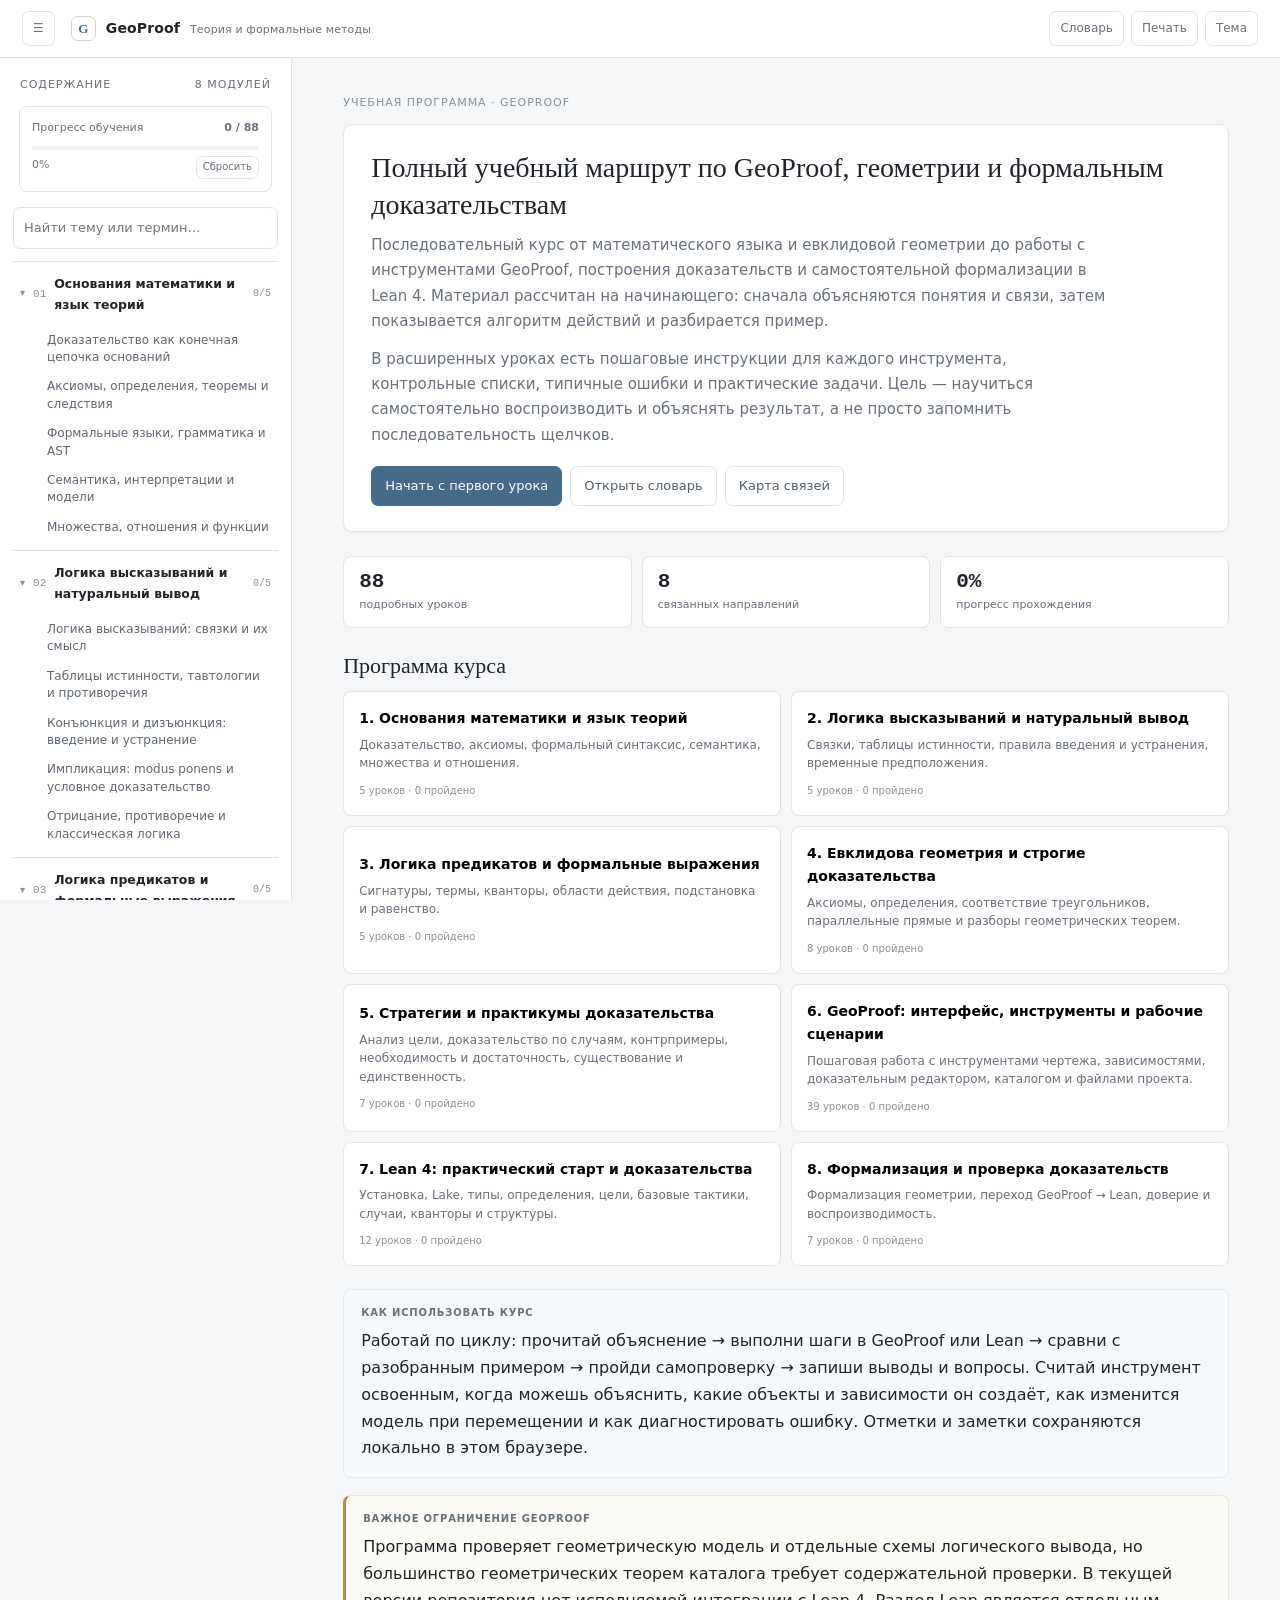
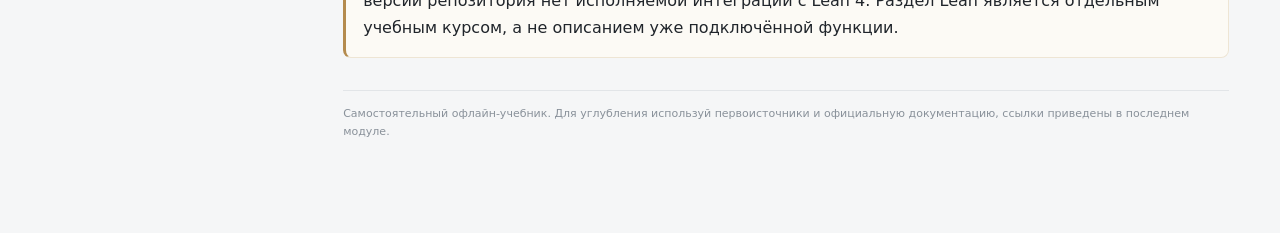
==== commit f2c16897: "Add files via upload" ====
--- a/GeLogLean_tutorial.html
+++ b/GeLogLean_tutorial.html
@@ -9,11 +9,11 @@
 :root{color-scheme:light;--bg:#f5f6f7;--paper:#fff;--ink:#20252b;--muted:#68717c;--faint:#89919a;--line:#e2e5e8;--soft:#f0f2f4;--accent:#456b8a;--accent-soft:#eaf0f5;--green:#477b60;--amber:#9a7135;--red:#a34e4e;--code:#f2f4f6;--shadow:0 1px 2px #17212b0a;--sidebar:292px;--radius:9px}
 *{box-sizing:border-box}html{scroll-behavior:smooth}body{margin:0;background:var(--bg);color:var(--ink);font:16px/1.68 Inter,system-ui,-apple-system,"Segoe UI",sans-serif;-webkit-font-smoothing:antialiased}button,input{font:inherit}button{cursor:pointer}a{color:var(--accent);text-decoration-thickness:1px;text-underline-offset:3px}
 .topbar{height:58px;background:var(--paper);border-bottom:1px solid var(--line);display:flex;align-items:center;padding:0 22px;gap:16px;position:sticky;top:0;z-index:20}.brand{display:flex;align-items:center;gap:10px;min-width:0;font-size:14px;font-weight:650;letter-spacing:.01em}.brand-mark{width:25px;height:25px;border:1px solid #cdd5dc;border-radius:7px;display:grid;place-items:center;color:var(--accent);font:600 13px Georgia,serif}.brand small{font-size:11px;font-weight:450;color:var(--muted);margin-left:5px}.top-actions{display:flex;align-items:center;gap:7px;margin-left:auto}.top-button{border:1px solid var(--line);background:var(--paper);color:var(--muted);border-radius:7px;padding:6px 10px;font-size:12px}.top-button:hover{background:var(--soft);color:var(--ink)}
-.app{display:grid;grid-template-columns:var(--sidebar) minmax(0,1fr);min-height:calc(100vh - 58px);transition:grid-template-columns .18s}.app.sidebar-hidden{grid-template-columns:0 minmax(0,1fr)}.sidebar{background:var(--paper);border-right:1px solid var(--line);width:var(--sidebar);min-width:0;overflow:hidden;position:sticky;top:58px;height:calc(100vh - 58px);display:flex;flex-direction:column}.sidebar-inner{width:var(--sidebar);padding:18px 13px 24px;overflow:auto}.sidebar-head{display:flex;align-items:center;justify-content:space-between;padding:0 7px 12px;font-size:11px;color:var(--muted);text-transform:uppercase;letter-spacing:.09em}.progress{margin:0 6px 15px;padding:12px;border:1px solid var(--line);border-radius:8px;background:#fff}.progress-line{height:4px;background:var(--soft);border-radius:9px;overflow:hidden;margin:8px 0 6px}.progress-line i{display:block;width:0;height:100%;background:var(--accent);transition:width .2s}.progress-meta{display:flex;justify-content:space-between;font-size:11px;color:var(--muted)}.search{width:100%;padding:9px 10px;border:1px solid var(--line);border-radius:7px;background:#fff;outline:none;font-size:13px;margin:0 0 12px}.search:focus{border-color:#9db0c0;box-shadow:0 0 0 3px #456b8a12}.module{border-top:1px solid var(--line)}.module-button{width:100%;border:0;background:transparent;text-align:left;display:flex;align-items:center;gap:8px;padding:11px 7px;color:var(--ink);font-size:12.5px;font-weight:620}.module-button:hover{background:#f7f8f9}.module-number{font:11px ui-monospace,monospace;color:var(--faint);width:17px}.module-count{margin-left:auto;color:var(--faint);font:10px ui-monospace,monospace}.module-chevron{color:var(--faint);font-size:10px;transition:transform .16s}.module.closed .module-chevron{transform:rotate(-90deg)}.lesson-list{padding:0 0 8px 26px}.module.closed .lesson-list{display:none}.lesson-link{width:100%;display:block;border:0;background:transparent;border-radius:5px;text-align:left;padding:6px 8px;color:#5e6873;font-size:12px;line-height:1.45}.lesson-link:hover{background:var(--soft);color:var(--ink)}.lesson-link.active{background:var(--accent-soft);color:#294d69;font-weight:620}.lesson-link.done::after{content:"✓";float:right;color:var(--green);font-weight:700}
+.app{display:grid;grid-template-columns:var(--sidebar) minmax(0,1fr);min-height:calc(100vh - 58px);transition:grid-template-columns .18s;overflow-x:clip}.app.sidebar-hidden{grid-template-columns:0 minmax(0,1fr)}.app.sidebar-hidden .sidebar{border-right:0;visibility:hidden;pointer-events:none}.sidebar{background:var(--paper);border-right:1px solid var(--line);width:100%;min-width:0;overflow:hidden;position:sticky;top:58px;height:calc(100vh - 58px);display:flex;flex-direction:column}.sidebar-inner{width:100%;min-width:0;padding:18px 13px 24px;overflow:auto}.sidebar-head{display:flex;align-items:center;justify-content:space-between;padding:0 7px 12px;font-size:11px;color:var(--muted);text-transform:uppercase;letter-spacing:.09em}.progress{margin:0 6px 15px;padding:12px;border:1px solid var(--line);border-radius:8px;background:#fff}.progress-line{height:4px;background:var(--soft);border-radius:9px;overflow:hidden;margin:8px 0 6px}.progress-line i{display:block;width:0;height:100%;background:var(--accent);transition:width .2s}.progress-meta{display:flex;justify-content:space-between;font-size:11px;color:var(--muted)}.search{width:100%;padding:9px 10px;border:1px solid var(--line);border-radius:7px;background:#fff;outline:none;font-size:13px;margin:0 0 12px}.search:focus{border-color:#9db0c0;box-shadow:0 0 0 3px #456b8a12}.module{border-top:1px solid var(--line)}.module-button{width:100%;border:0;background:transparent;text-align:left;display:flex;align-items:center;gap:8px;padding:11px 7px;color:var(--ink);font-size:12.5px;font-weight:620}.module-button:hover{background:#f7f8f9}.module-number{font:11px ui-monospace,monospace;color:var(--faint);width:17px}.module-count{margin-left:auto;color:var(--faint);font:10px ui-monospace,monospace}.module-chevron{color:var(--faint);font-size:10px;transition:transform .16s}.module.closed .module-chevron{transform:rotate(-90deg)}.lesson-list{padding:0 0 8px 26px}.module.closed .lesson-list{display:none}.lesson-link{width:100%;display:block;border:0;background:transparent;border-radius:5px;text-align:left;padding:6px 8px;color:#5e6873;font-size:12px;line-height:1.45}.lesson-link:hover{background:var(--soft);color:var(--ink)}.lesson-link.active{background:var(--accent-soft);color:#294d69;font-weight:620}.lesson-link.done::after{content:"✓";float:right;color:var(--green);font-weight:700}
 .main{min-width:0;padding:36px clamp(20px,4vw,62px) 80px}.content{max-width:900px;margin:0 auto}.crumb{font-size:11px;color:var(--faint);text-transform:uppercase;letter-spacing:.09em;margin-bottom:12px}.page-title{font:500 clamp(25px,3vw,35px)/1.25 Georgia,"Times New Roman",serif;letter-spacing:-.02em;margin:0 0 13px}.lead{font-size:17px;line-height:1.72;color:#59636e;max-width:780px;margin:0 0 26px}.overview{background:var(--paper);border:1px solid var(--line);border-radius:var(--radius);padding:25px 27px;box-shadow:var(--shadow);margin-bottom:24px}.overview h1{font:500 28px/1.3 Georgia,serif;margin:0 0 10px}.overview p{color:var(--muted);font-size:15px;max-width:740px;margin:0 0 13px}.overview-actions{display:flex;gap:8px;flex-wrap:wrap;margin-top:18px}.primary{background:var(--accent);border:1px solid var(--accent);color:white;border-radius:7px;padding:8px 13px;font-size:13px}.secondary{background:white;border:1px solid var(--line);color:#53606c;border-radius:7px;padding:8px 13px;font-size:13px}.primary:hover{filter:brightness(.94)}.secondary:hover{background:var(--soft)}.stats{display:grid;grid-template-columns:repeat(3,1fr);gap:10px;margin:18px 0 24px}.stat{padding:13px 15px;border:1px solid var(--line);background:var(--paper);border-radius:8px}.stat b{display:block;font:600 21px ui-monospace,monospace}.stat span{display:block;color:var(--muted);font-size:11px;margin-top:3px}.module-grid{display:grid;grid-template-columns:repeat(2,minmax(0,1fr));gap:10px}.module-card{border:1px solid var(--line);background:var(--paper);border-radius:8px;padding:15px;text-align:left}.module-card:hover{border-color:#bdcbd6;background:#fcfdfe}.module-card b{display:block;font-size:14px;margin-bottom:5px}.module-card p{font-size:12px;line-height:1.55;color:var(--muted);margin:0}.module-card small{display:block;margin-top:10px;color:var(--faint);font-size:10px}
 .lesson-meta{display:flex;gap:7px;align-items:center;flex-wrap:wrap;margin:0 0 21px}.pill{font-size:10px;color:#65717d;background:#eef1f3;border-radius:20px;padding:4px 9px}.lesson-body{max-width:810px}.lesson-body h2{font:500 22px/1.35 Georgia,serif;margin:34px 0 12px;padding-bottom:8px;border-bottom:1px solid var(--line)}.lesson-body h3{font-size:16px;font-weight:650;margin:26px 0 8px}.lesson-body p{margin:0 0 15px}.lesson-body ul,.lesson-body ol{padding-left:23px;margin:7px 0 18px}.lesson-body li{padding-left:3px;margin:6px 0}.definition,.insight,.warning,.example,.proofbox{border:1px solid var(--line);border-radius:8px;padding:15px 17px;margin:17px 0;background:var(--paper)}.definition{border-left:3px solid var(--accent)}.insight{background:#f6f9fb;border-color:#e0e9ef}.warning{background:#fcfaf5;border-color:#eee5d4;border-left:3px solid #b48b4e}.example{background:#fbfcfd}.proofbox{background:#f8faf9;border-left:3px solid #679177}.box-label{font-size:10px;color:var(--muted);font-weight:700;letter-spacing:.08em;text-transform:uppercase;margin-bottom:6px}.formula{display:block;background:#f4f6f7;border:1px solid var(--line);border-radius:7px;padding:12px 15px;margin:14px 0;text-align:center;font:16px/1.65 Georgia,"Times New Roman",serif;overflow-x:auto}.formula small{display:block;color:var(--muted);font:11px/1.5 Inter,system-ui,sans-serif;margin-top:4px}.code{white-space:pre;overflow:auto;background:var(--code);border:1px solid var(--line);border-radius:7px;padding:13px 15px;margin:12px 0;font:13px/1.65 ui-monospace,SFMono-Regular,Consolas,monospace;color:#303b45}.table-wrap{overflow-x:auto;margin:16px 0;border:1px solid var(--line);border-radius:7px}table{width:100%;border-collapse:collapse;font-size:13px;line-height:1.55}th,td{text-align:left;vertical-align:top;padding:9px 11px;border-bottom:1px solid var(--line)}th{background:#f3f5f6;font-size:11px;font-weight:650;color:#515d68}tr:last-child td{border-bottom:0}.chain{border:1px solid var(--line);border-radius:7px;margin:15px 0;overflow:hidden;background:var(--paper)}.chain-title{padding:9px 12px;background:#f2f4f5;font-size:11px;font-weight:650;color:#65717c}.chain-row{display:grid;grid-template-columns:28px 1fr;gap:9px;padding:10px 12px;border-top:1px solid var(--line)}.chain-row .n{font:11px ui-monospace,monospace;color:var(--faint)}.chain-row .claim{font-weight:600}.chain-row .reason{font-size:12px;color:var(--muted);margin-top:3px}.chain-row.goal{background:#f3f8f5}.chain-row.goal .claim{color:#38664c}.exercise{margin:27px 0 20px;border:1px solid var(--line);border-radius:8px;background:var(--paper);padding:17px}.exercise h3{margin:0 0 10px;font-size:15px}.question{font-size:14px;font-weight:600;margin:0 0 12px}.options{display:grid;gap:7px}.option{display:flex;align-items:flex-start;gap:8px;padding:9px 11px;border:1px solid var(--line);border-radius:6px;background:#fff;text-align:left;color:var(--ink);font-size:13px}.option:hover{background:#f5f7f8}.option.correct{border-color:#8fb49d;background:#f2f8f4}.option.wrong{border-color:#d5a0a0;background:#fbf4f4}.feedback{font-size:12px;margin-top:11px;color:var(--muted)}.solution{margin-top:12px}.solution[hidden]{display:none}.lesson-footer{display:flex;align-items:center;gap:8px;border-top:1px solid var(--line);margin-top:34px;padding-top:18px}.lesson-footer .spacer{flex:1}.nav-pair{display:flex;justify-content:space-between;gap:12px;margin-top:20px}.nav-pair button{max-width:48%;text-align:left}.empty{padding:20px;color:var(--muted);border:1px dashed var(--line);border-radius:8px}.search-result{font-size:12px;color:var(--muted);margin:0 0 8px}.glossary{columns:2;column-gap:30px}.gl-item{break-inside:avoid;padding:8px 0;border-bottom:1px solid var(--line)}.gl-item b{font-size:13px}.gl-item p{font-size:12px;color:var(--muted);margin:3px 0 0}.footer-note{font-size:11px;color:var(--faint);margin-top:32px;border-top:1px solid var(--line);padding-top:14px}
 body.dark{color-scheme:dark;--bg:#20252a;--paper:#282e34;--ink:#e4e8ec;--muted:#a6afb8;--faint:#858f98;--line:#404850;--soft:#333a41;--accent:#9ab4ca;--accent-soft:#344553;--code:#22282e;--shadow:none;background:var(--bg);color:var(--ink)}body.dark .topbar,body.dark .sidebar,body.dark .progress,body.dark .stat,body.dark .module-card,body.dark .exercise,body.dark .option,body.dark .definition,body.dark .example,body.dark .proofbox,body.dark .chain{background:var(--paper);color:var(--ink)}body.dark .overview{background:var(--paper)}body.dark .lead{color:#b8c1ca}body.dark .formula,body.dark th,body.dark .chain-title{background:#323940;color:var(--ink)}body.dark .insight{background:#293640}body.dark .warning{background:#39342b}body.dark .proofbox{background:#29372f}body.dark .code{background:#20262c;color:#d8e0e7}body.dark .option.correct{background:#293a30}body.dark .option.wrong{background:#3c2d2d}body.dark .top-button,body.dark .secondary{background:var(--paper);color:var(--muted);border-color:var(--line)}body.dark .primary{background:#66849b;border-color:#66849b;color:#101a22}
-@media(max-width:900px){.app{grid-template-columns:0 minmax(0,1fr)}.sidebar{position:fixed;z-index:30;top:58px;left:0;bottom:0;height:auto;transform:translateX(-102%);transition:transform .18s;box-shadow:8px 0 30px #0001}.app.sidebar-open .sidebar{transform:translateX(0)}.app.sidebar-hidden{grid-template-columns:0 minmax(0,1fr)}.main{padding:26px 20px 60px}.module-grid{grid-template-columns:1fr}}
+@media(max-width:900px){.app{grid-template-columns:0 minmax(0,1fr)}.sidebar{position:fixed;z-index:30;top:58px;left:0;bottom:0;width:var(--sidebar);height:auto;transform:translateX(-102%);transition:transform .18s;box-shadow:8px 0 30px #0001}.sidebar-inner{width:var(--sidebar)}.app.sidebar-open .sidebar{transform:translateX(0)}.app.sidebar-hidden{grid-template-columns:0 minmax(0,1fr)}.main{padding:26px 20px 60px}.module-grid{grid-template-columns:1fr}}
 @media(max-width:560px){.topbar{padding:0 12px}.brand small{display:none}.top-actions .optional{display:none}.main{padding:21px 14px 48px}.overview{padding:18px}.overview h1{font-size:24px}.page-title{font-size:27px}.lead{font-size:15px}.stats{gap:7px}.stat{padding:10px}.stat b{font-size:18px}.glossary{columns:1}.nav-pair{flex-direction:column}.nav-pair button{max-width:100%}}
 @media print{.topbar,.sidebar,.lesson-footer,.nav-pair,.overview-actions,.exercise button{display:none!important}.app{display:block}.main{padding:0}.content{max-width:none}.lesson-body{max-width:none}.page-title{font-size:25px}.lesson-body{font-size:11pt}.definition,.insight,.warning,.example,.proofbox{break-inside:avoid}.code{white-space:pre-wrap}}
 .notes-panel{margin:25px 0 12px;padding:17px;border:1px solid var(--line);border-radius:8px;background:var(--paper)}.notes-panel h3{margin:0 0 6px;font-size:15px}.notes-panel p{margin:0 0 10px;color:var(--muted);font-size:12px}.notes-panel textarea{display:block;width:100%;min-height:118px;resize:vertical;border:1px solid var(--line);border-radius:7px;padding:11px 12px;background:var(--bg);color:var(--ink);font:inherit;font-size:14px;line-height:1.6}.notes-status{font-size:11px;color:var(--muted);margin-top:7px}body.dark .notes-panel textarea{background:var(--bg);color:var(--ink)}
@@ -21,7 +21,7 @@
 </head>
 <body>
 <header class="topbar">
-  <button class="top-button" id="contentsToggle" aria-label="Показать или скрыть содержание">☰</button>
+  <button class="top-button" id="contentsToggle" type="button" aria-controls="courseSidebar" aria-expanded="true" aria-label="Скрыть содержание" title="Скрыть содержание">☰</button>
   <div class="brand"><span class="brand-mark">G</span><span>GeoProof <small>Теория и формальные методы</small></span></div>
   <div class="top-actions">
     <button class="top-button optional" id="glossaryButton">Словарь</button>
@@ -30,7 +30,7 @@
   </div>
 </header>
 <div class="app" id="app">
-  <aside class="sidebar" aria-label="Содержание курса"><div class="sidebar-inner">
+  <aside class="sidebar" id="courseSidebar" aria-label="Содержание курса"><div class="sidebar-inner">
     <div class="sidebar-head"><span>Содержание</span><span id="moduleTotal"></span></div>
     <div class="progress"><div class="progress-meta"><span>Прогресс обучения</span><b id="progressCount">0 / 88</b></div><div class="progress-line"><i id="progressBar"></i></div><div class="progress-meta"><span id="progressPercent">0%</span><button class="top-button" id="resetProgress" style="padding:2px 6px;font-size:10px">Сбросить</button></div></div>
     <input class="search" id="search" type="search" placeholder="Найти тему или термин…" aria-label="Поиск по курсу">
@@ -504,7 +504,13 @@
  $('#connBack').addEventListener('click',overview);history.replaceState(null,'','#/connections');
 }
 $('#contentsToggle').addEventListener('click',()=>{
- const app=$('#app');if(window.matchMedia('(max-width:900px)').matches)app.classList.toggle('sidebar-open');else app.classList.toggle('sidebar-hidden');
+ const app=$('#app'),button=$('#contentsToggle'),mobile=window.matchMedia('(max-width:900px)').matches;
+ const stateClass=mobile?'sidebar-open':'sidebar-hidden';
+ app.classList.toggle(stateClass);
+ const isOpen=app.classList.contains(stateClass);
+ button.setAttribute('aria-expanded',String(isOpen));
+ button.setAttribute('aria-label',isOpen?'Скрыть содержание':'Показать содержание');
+ button.title=isOpen?'Скрыть содержание':'Показать содержание';
 });
 $('#themeButton').addEventListener('click',()=>{document.body.classList.toggle('dark');try{localStorage.setItem('geoproof-theme',document.body.classList.contains('dark')?'dark':'light')}catch(_){}});
 $('#printButton').addEventListener('click',()=>window.print());
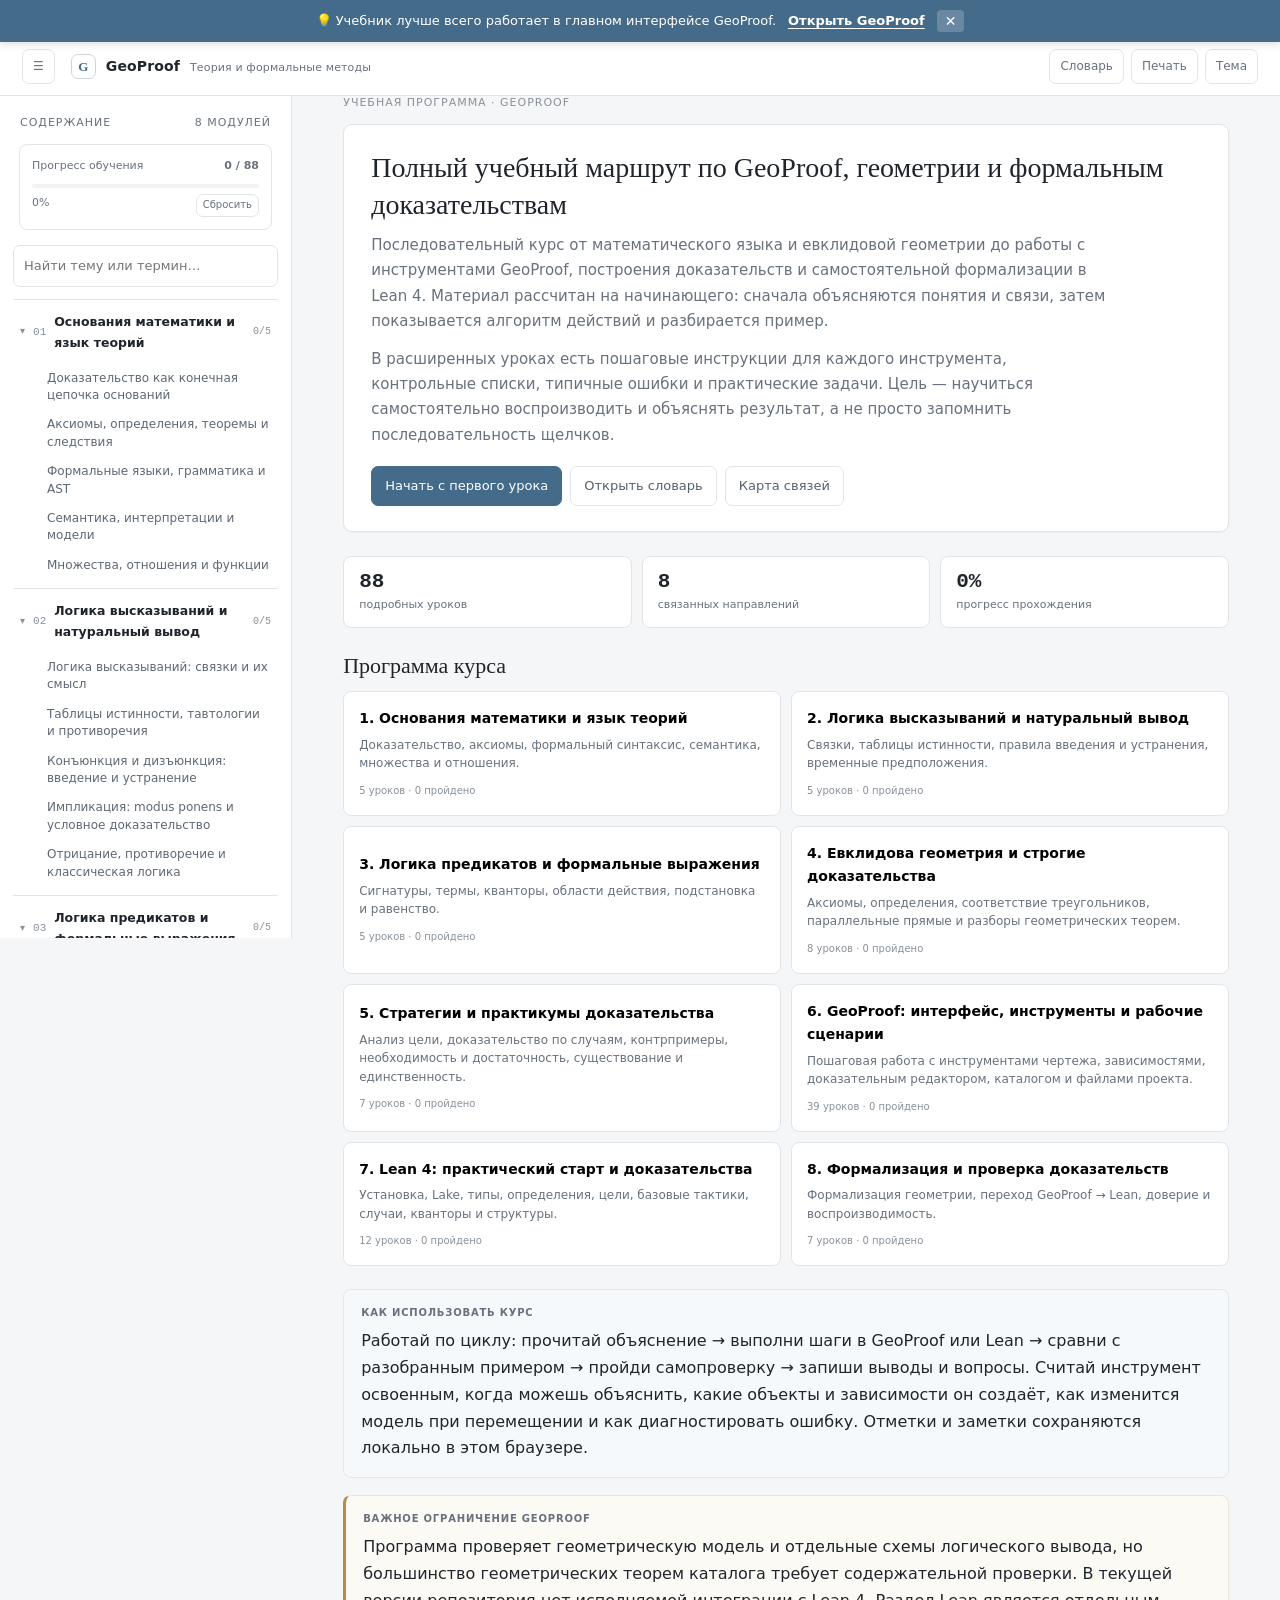
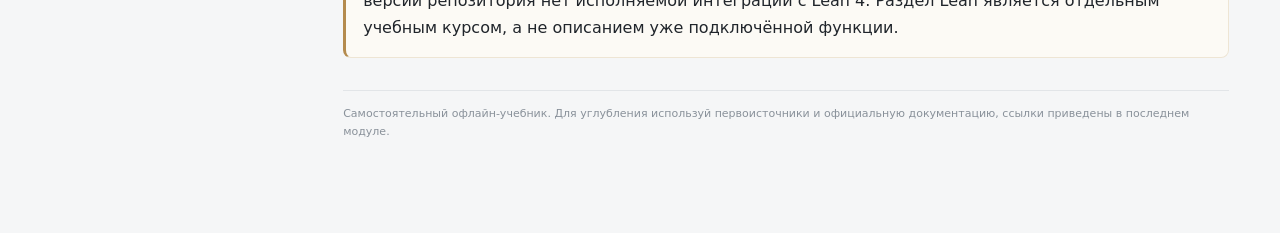
==== commit d7c34c0b: "Add files via upload" ====
--- a/GeLogLean_tutorial.html
+++ b/GeLogLean_tutorial.html
@@ -17,6 +17,119 @@
 @media(max-width:560px){.topbar{padding:0 12px}.brand small{display:none}.top-actions .optional{display:none}.main{padding:21px 14px 48px}.overview{padding:18px}.overview h1{font-size:24px}.page-title{font-size:27px}.lead{font-size:15px}.stats{gap:7px}.stat{padding:10px}.stat b{font-size:18px}.glossary{columns:1}.nav-pair{flex-direction:column}.nav-pair button{max-width:100%}}
 @media print{.topbar,.sidebar,.lesson-footer,.nav-pair,.overview-actions,.exercise button{display:none!important}.app{display:block}.main{padding:0}.content{max-width:none}.lesson-body{max-width:none}.page-title{font-size:25px}.lesson-body{font-size:11pt}.definition,.insight,.warning,.example,.proofbox{break-inside:avoid}.code{white-space:pre-wrap}}
 .notes-panel{margin:25px 0 12px;padding:17px;border:1px solid var(--line);border-radius:8px;background:var(--paper)}.notes-panel h3{margin:0 0 6px;font-size:15px}.notes-panel p{margin:0 0 10px;color:var(--muted);font-size:12px}.notes-panel textarea{display:block;width:100%;min-height:118px;resize:vertical;border:1px solid var(--line);border-radius:7px;padding:11px 12px;background:var(--bg);color:var(--ink);font:inherit;font-size:14px;line-height:1.6}.notes-status{font-size:11px;color:var(--muted);margin-top:7px}body.dark .notes-panel textarea{background:var(--bg);color:var(--ink)}
+/* === УЛУЧШЕННАЯ МОБИЛЬНАЯ АДАПТАЦИЯ === */
+html, body {
+  overflow-x: hidden; /* Предотвращает случайный горизонтальный скролл */
+  -webkit-text-size-adjust: 100%; /* Запрещает iOS автоматически менять размер шрифта */
+}
+
+/* Подложка для закрытия меню по клику вне его на мобильных */
+.sidebar-backdrop {
+  display: none;
+  position: fixed;
+  inset: 58px 0 0 0;
+  background: rgba(0, 0, 0, 0.4);
+  z-index: 25;
+  opacity: 0;
+  transition: opacity 0.18s;
+  -webkit-tap-highlight-color: transparent;
+}
+.app.sidebar-open .sidebar-backdrop {
+  display: block;
+  opacity: 1;
+}
+
+@media (max-width: 900px) {
+  .sidebar {
+    position: fixed;
+    z-index: 30;
+    top: 58px;
+    left: 0;
+    bottom: 0;
+    width: min(var(--sidebar), 85vw); /* Не шире 85% экрана на узких устройствах */
+    height: auto;
+    transform: translateX(-102%);
+    transition: transform 0.18s ease-out;
+    box-shadow: 8px 0 30px rgba(0,0,0,0.15);
+  }
+  
+  .sidebar-inner {
+    width: 100%;
+    padding: 14px 10px 24px;
+  }
+
+  .app.sidebar-open .sidebar {
+    transform: translateX(0);
+  }
+
+  .main {
+    padding: 20px 16px 60px;
+    width: 100%;
+  }
+
+  .module-grid {
+    grid-template-columns: 1fr;
+  }
+
+  /* Увеличенные области нажатия для пальцев (стандарт iOS/Android) */
+  .module-button, .lesson-link, .top-button {
+    min-height: 44px;
+    padding: 12px 10px;
+  }
+}
+
+@media (max-width: 560px) {
+  .topbar {
+    padding: 0 10px;
+    height: 52px;
+  }
+  
+  .sidebar, .sidebar-backdrop {
+    top: 52px;
+  }
+
+  .brand small, .top-actions .optional {
+    display: none;
+  }
+
+  .main {
+    padding: 16px 12px 48px;
+  }
+
+  .overview { padding: 16px; }
+  .overview h1 { font-size: 22px; }
+  .page-title { font-size: 24px; }
+  .lead { font-size: 15px; }
+  
+  .stats { gap: 8px; }
+  .stat { padding: 12px; }
+  .stat b { font-size: 18px; }
+  
+  .glossary { columns: 1; }
+  
+  .nav-pair {
+    flex-direction: column;
+  }
+  .nav-pair button {
+    max-width: 100%;
+    width: 100%;
+  }
+  
+  /* Блоки кода, формул и таблиц растягиваются на всю ширину экрана, 
+     чтобы внутренний скролл не ломал верстку страницы */
+  .code, .formula, .table-wrap {
+    max-width: 100vw;
+    margin-left: -12px;
+    margin-right: -12px;
+    border-radius: 0;
+    border-left: 0;
+    border-right: 0;
+  }
+  
+  .lesson-body h2 {
+    font-size: 20px;
+  }
+}
 </style>
 </head>
 <body>
@@ -522,6 +635,52 @@
 if(lessons.length!==88)console.error('Ожидалось 88 уроков, найдено:',lessons.length);
 const initialHash=location.hash;if(initialHash.startsWith('#/lesson/'))openLesson(initialHash.slice(9));else if(initialHash==='#/glossary')renderGlossary();else if(initialHash==='#/connections')renderConnections();else overview();
 })();
+// === УЛУЧШЕНИЯ ДЛЯ МОБИЛЬНЫХ И ПРЯМОГО ОТКРЫТИЯ ===
+
+// 1. Добавляем подложку для закрытия сайдбара по клику вне его
+const backdrop = document.createElement('div');
+backdrop.className = 'sidebar-backdrop';
+backdrop.setAttribute('aria-hidden', 'true');
+document.getElementById('app').appendChild(backdrop);
+
+backdrop.addEventListener('click', () => {
+  const app = document.getElementById('app');
+  const toggle = document.getElementById('contentsToggle');
+  app.classList.remove('sidebar-open');
+  if (toggle) {
+    toggle.setAttribute('aria-expanded', 'false');
+    toggle.setAttribute('aria-label', 'Показать содержание');
+    toggle.title = 'Показать содержание';
+  }
+});
+
+// 2. Если файл открыт напрямую (не в iframe внутри index.html), показываем подсказку
+if (window.top === window.self) {
+  const notice = document.createElement('div');
+  notice.id = 'directOpenNotice';
+  notice.style.cssText = 'position:fixed;top:0;left:0;right:0;background:#456b8a;color:#fff;text-align:center;padding:10px 16px;font-size:13px;z-index:100;box-shadow:0 2px 8px rgba(0,0,0,0.15);display:flex;align-items:center;justify-content:center;gap:12px;line-height:1.4;';
+  notice.innerHTML = '<span>💡 Учебник лучше всего работает в главном интерфейсе GeoProof.</span><a href="index.html" style="color:#fff;text-decoration:underline;font-weight:600;white-space:nowrap;">Открыть GeoProof</a><button id="closeNotice" style="background:rgba(255,255,255,0.2);border:0;color:#fff;border-radius:4px;padding:4px 8px;cursor:pointer;font-size:14px;line-height:1;" aria-label="Закрыть">✕</button>';
+  document.body.prepend(notice);
+  
+  // Сдвигаем topbar и sidebar вниз, чтобы баннер не перекрывал их
+  const style = document.createElement('style');
+  style.textContent = `
+    .topbar { top: 38px !important; }
+    .sidebar { top: 96px !important; }
+    .sidebar-backdrop { top: 96px !important; }
+    @media (max-width: 560px) {
+      .topbar { top: 38px !important; height: 52px; }
+      .sidebar { top: 90px !important; }
+      .sidebar-backdrop { top: 90px !important; }
+    }
+  `;
+  document.head.appendChild(style);
+  
+  document.getElementById('closeNotice').addEventListener('click', () => {
+    notice.remove();
+    style.remove();
+  });
+}
 </script>
 </body>
 </html>
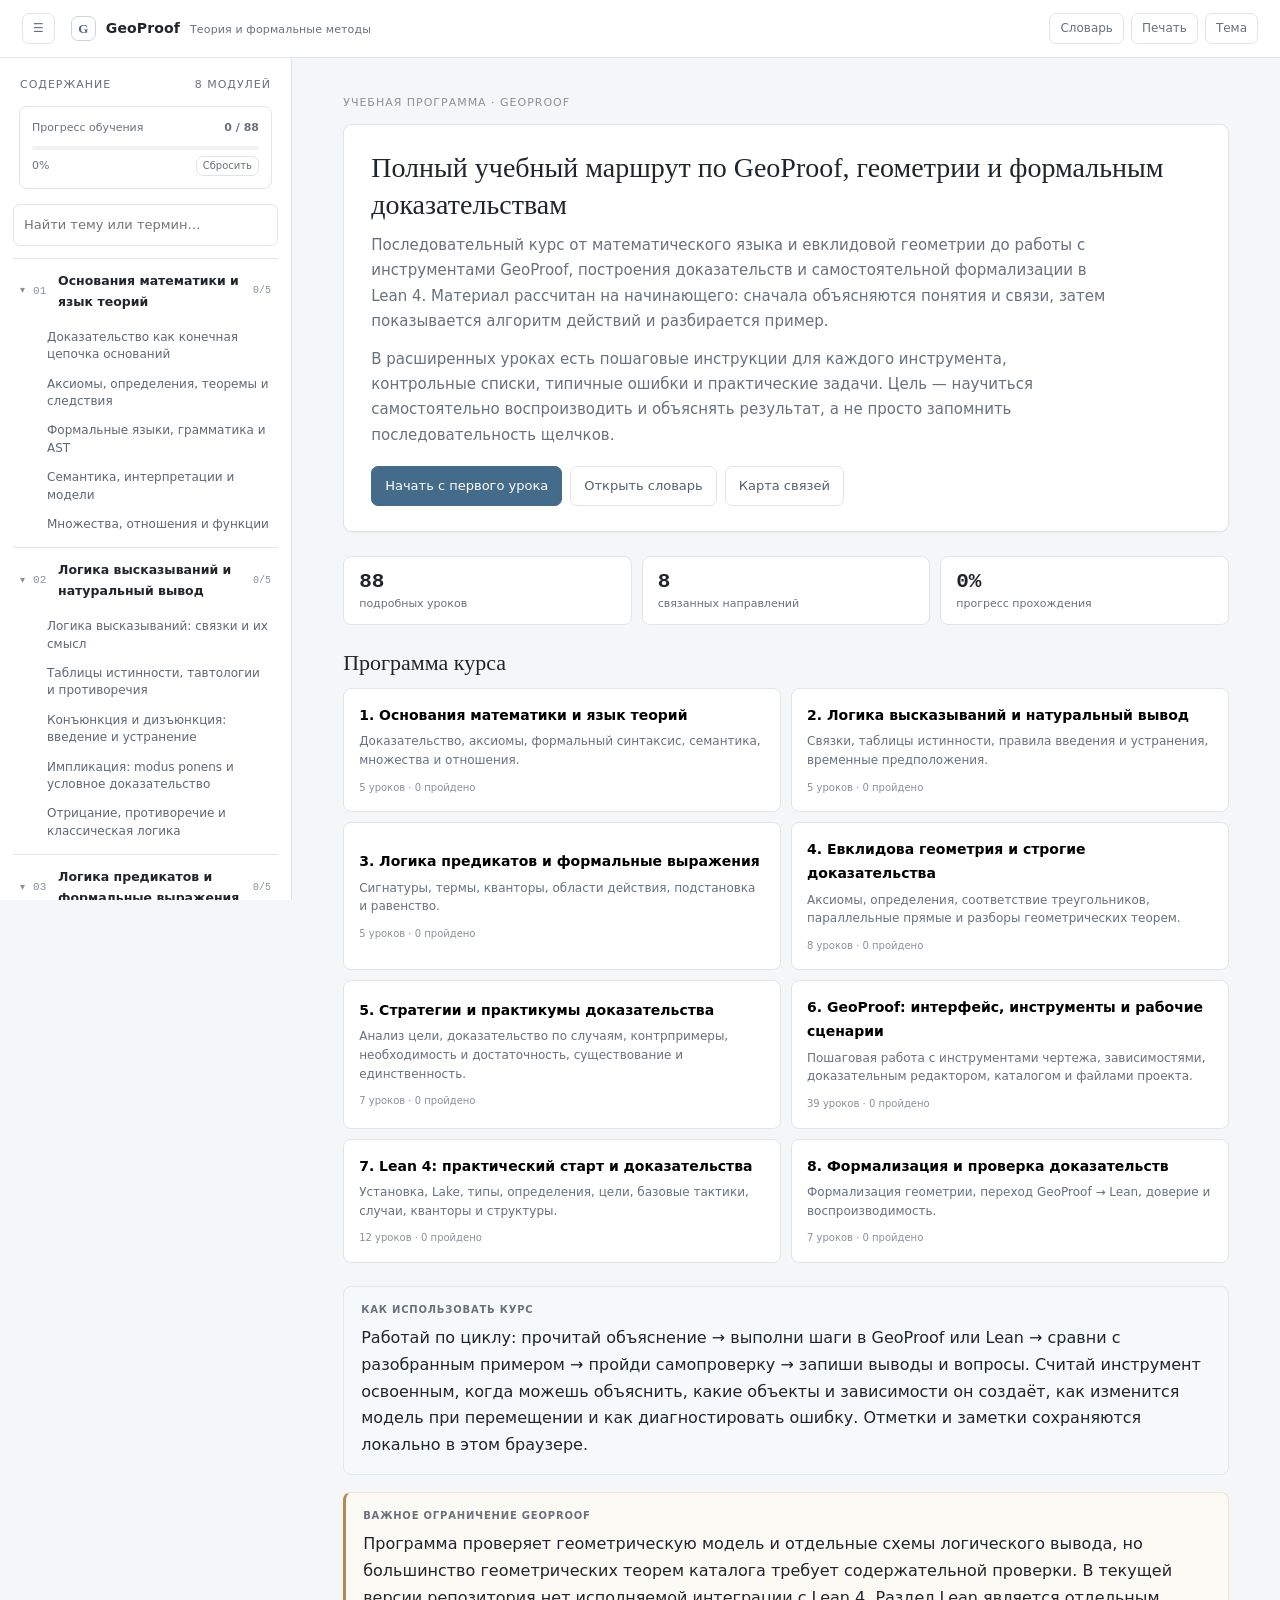
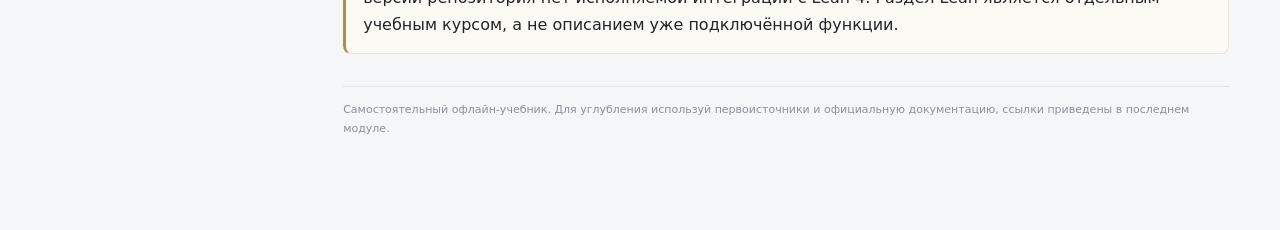
==== commit cb230107: "Add files via upload" ====
--- a/GeLogLean_tutorial.html
+++ b/GeLogLean_tutorial.html
@@ -2,133 +2,232 @@
 <html lang="ru">
 <head>
 <meta charset="utf-8">
-<meta name="viewport" content="width=device-width, initial-scale=1">
+<meta name="viewport" content="width=device-width, initial-scale=1, viewport-fit=cover">
 <meta name="theme-color" content="#f5f6f7">
 <title>GeoProof — учебник по геометрии, логике и Lean 4</title>
 <style>
-:root{color-scheme:light;--bg:#f5f6f7;--paper:#fff;--ink:#20252b;--muted:#68717c;--faint:#89919a;--line:#e2e5e8;--soft:#f0f2f4;--accent:#456b8a;--accent-soft:#eaf0f5;--green:#477b60;--amber:#9a7135;--red:#a34e4e;--code:#f2f4f6;--shadow:0 1px 2px #17212b0a;--sidebar:292px;--radius:9px}
-*{box-sizing:border-box}html{scroll-behavior:smooth}body{margin:0;background:var(--bg);color:var(--ink);font:16px/1.68 Inter,system-ui,-apple-system,"Segoe UI",sans-serif;-webkit-font-smoothing:antialiased}button,input{font:inherit}button{cursor:pointer}a{color:var(--accent);text-decoration-thickness:1px;text-underline-offset:3px}
-.topbar{height:58px;background:var(--paper);border-bottom:1px solid var(--line);display:flex;align-items:center;padding:0 22px;gap:16px;position:sticky;top:0;z-index:20}.brand{display:flex;align-items:center;gap:10px;min-width:0;font-size:14px;font-weight:650;letter-spacing:.01em}.brand-mark{width:25px;height:25px;border:1px solid #cdd5dc;border-radius:7px;display:grid;place-items:center;color:var(--accent);font:600 13px Georgia,serif}.brand small{font-size:11px;font-weight:450;color:var(--muted);margin-left:5px}.top-actions{display:flex;align-items:center;gap:7px;margin-left:auto}.top-button{border:1px solid var(--line);background:var(--paper);color:var(--muted);border-radius:7px;padding:6px 10px;font-size:12px}.top-button:hover{background:var(--soft);color:var(--ink)}
-.app{display:grid;grid-template-columns:var(--sidebar) minmax(0,1fr);min-height:calc(100vh - 58px);transition:grid-template-columns .18s;overflow-x:clip}.app.sidebar-hidden{grid-template-columns:0 minmax(0,1fr)}.app.sidebar-hidden .sidebar{border-right:0;visibility:hidden;pointer-events:none}.sidebar{background:var(--paper);border-right:1px solid var(--line);width:100%;min-width:0;overflow:hidden;position:sticky;top:58px;height:calc(100vh - 58px);display:flex;flex-direction:column}.sidebar-inner{width:100%;min-width:0;padding:18px 13px 24px;overflow:auto}.sidebar-head{display:flex;align-items:center;justify-content:space-between;padding:0 7px 12px;font-size:11px;color:var(--muted);text-transform:uppercase;letter-spacing:.09em}.progress{margin:0 6px 15px;padding:12px;border:1px solid var(--line);border-radius:8px;background:#fff}.progress-line{height:4px;background:var(--soft);border-radius:9px;overflow:hidden;margin:8px 0 6px}.progress-line i{display:block;width:0;height:100%;background:var(--accent);transition:width .2s}.progress-meta{display:flex;justify-content:space-between;font-size:11px;color:var(--muted)}.search{width:100%;padding:9px 10px;border:1px solid var(--line);border-radius:7px;background:#fff;outline:none;font-size:13px;margin:0 0 12px}.search:focus{border-color:#9db0c0;box-shadow:0 0 0 3px #456b8a12}.module{border-top:1px solid var(--line)}.module-button{width:100%;border:0;background:transparent;text-align:left;display:flex;align-items:center;gap:8px;padding:11px 7px;color:var(--ink);font-size:12.5px;font-weight:620}.module-button:hover{background:#f7f8f9}.module-number{font:11px ui-monospace,monospace;color:var(--faint);width:17px}.module-count{margin-left:auto;color:var(--faint);font:10px ui-monospace,monospace}.module-chevron{color:var(--faint);font-size:10px;transition:transform .16s}.module.closed .module-chevron{transform:rotate(-90deg)}.lesson-list{padding:0 0 8px 26px}.module.closed .lesson-list{display:none}.lesson-link{width:100%;display:block;border:0;background:transparent;border-radius:5px;text-align:left;padding:6px 8px;color:#5e6873;font-size:12px;line-height:1.45}.lesson-link:hover{background:var(--soft);color:var(--ink)}.lesson-link.active{background:var(--accent-soft);color:#294d69;font-weight:620}.lesson-link.done::after{content:"✓";float:right;color:var(--green);font-weight:700}
-.main{min-width:0;padding:36px clamp(20px,4vw,62px) 80px}.content{max-width:900px;margin:0 auto}.crumb{font-size:11px;color:var(--faint);text-transform:uppercase;letter-spacing:.09em;margin-bottom:12px}.page-title{font:500 clamp(25px,3vw,35px)/1.25 Georgia,"Times New Roman",serif;letter-spacing:-.02em;margin:0 0 13px}.lead{font-size:17px;line-height:1.72;color:#59636e;max-width:780px;margin:0 0 26px}.overview{background:var(--paper);border:1px solid var(--line);border-radius:var(--radius);padding:25px 27px;box-shadow:var(--shadow);margin-bottom:24px}.overview h1{font:500 28px/1.3 Georgia,serif;margin:0 0 10px}.overview p{color:var(--muted);font-size:15px;max-width:740px;margin:0 0 13px}.overview-actions{display:flex;gap:8px;flex-wrap:wrap;margin-top:18px}.primary{background:var(--accent);border:1px solid var(--accent);color:white;border-radius:7px;padding:8px 13px;font-size:13px}.secondary{background:white;border:1px solid var(--line);color:#53606c;border-radius:7px;padding:8px 13px;font-size:13px}.primary:hover{filter:brightness(.94)}.secondary:hover{background:var(--soft)}.stats{display:grid;grid-template-columns:repeat(3,1fr);gap:10px;margin:18px 0 24px}.stat{padding:13px 15px;border:1px solid var(--line);background:var(--paper);border-radius:8px}.stat b{display:block;font:600 21px ui-monospace,monospace}.stat span{display:block;color:var(--muted);font-size:11px;margin-top:3px}.module-grid{display:grid;grid-template-columns:repeat(2,minmax(0,1fr));gap:10px}.module-card{border:1px solid var(--line);background:var(--paper);border-radius:8px;padding:15px;text-align:left}.module-card:hover{border-color:#bdcbd6;background:#fcfdfe}.module-card b{display:block;font-size:14px;margin-bottom:5px}.module-card p{font-size:12px;line-height:1.55;color:var(--muted);margin:0}.module-card small{display:block;margin-top:10px;color:var(--faint);font-size:10px}
-.lesson-meta{display:flex;gap:7px;align-items:center;flex-wrap:wrap;margin:0 0 21px}.pill{font-size:10px;color:#65717d;background:#eef1f3;border-radius:20px;padding:4px 9px}.lesson-body{max-width:810px}.lesson-body h2{font:500 22px/1.35 Georgia,serif;margin:34px 0 12px;padding-bottom:8px;border-bottom:1px solid var(--line)}.lesson-body h3{font-size:16px;font-weight:650;margin:26px 0 8px}.lesson-body p{margin:0 0 15px}.lesson-body ul,.lesson-body ol{padding-left:23px;margin:7px 0 18px}.lesson-body li{padding-left:3px;margin:6px 0}.definition,.insight,.warning,.example,.proofbox{border:1px solid var(--line);border-radius:8px;padding:15px 17px;margin:17px 0;background:var(--paper)}.definition{border-left:3px solid var(--accent)}.insight{background:#f6f9fb;border-color:#e0e9ef}.warning{background:#fcfaf5;border-color:#eee5d4;border-left:3px solid #b48b4e}.example{background:#fbfcfd}.proofbox{background:#f8faf9;border-left:3px solid #679177}.box-label{font-size:10px;color:var(--muted);font-weight:700;letter-spacing:.08em;text-transform:uppercase;margin-bottom:6px}.formula{display:block;background:#f4f6f7;border:1px solid var(--line);border-radius:7px;padding:12px 15px;margin:14px 0;text-align:center;font:16px/1.65 Georgia,"Times New Roman",serif;overflow-x:auto}.formula small{display:block;color:var(--muted);font:11px/1.5 Inter,system-ui,sans-serif;margin-top:4px}.code{white-space:pre;overflow:auto;background:var(--code);border:1px solid var(--line);border-radius:7px;padding:13px 15px;margin:12px 0;font:13px/1.65 ui-monospace,SFMono-Regular,Consolas,monospace;color:#303b45}.table-wrap{overflow-x:auto;margin:16px 0;border:1px solid var(--line);border-radius:7px}table{width:100%;border-collapse:collapse;font-size:13px;line-height:1.55}th,td{text-align:left;vertical-align:top;padding:9px 11px;border-bottom:1px solid var(--line)}th{background:#f3f5f6;font-size:11px;font-weight:650;color:#515d68}tr:last-child td{border-bottom:0}.chain{border:1px solid var(--line);border-radius:7px;margin:15px 0;overflow:hidden;background:var(--paper)}.chain-title{padding:9px 12px;background:#f2f4f5;font-size:11px;font-weight:650;color:#65717c}.chain-row{display:grid;grid-template-columns:28px 1fr;gap:9px;padding:10px 12px;border-top:1px solid var(--line)}.chain-row .n{font:11px ui-monospace,monospace;color:var(--faint)}.chain-row .claim{font-weight:600}.chain-row .reason{font-size:12px;color:var(--muted);margin-top:3px}.chain-row.goal{background:#f3f8f5}.chain-row.goal .claim{color:#38664c}.exercise{margin:27px 0 20px;border:1px solid var(--line);border-radius:8px;background:var(--paper);padding:17px}.exercise h3{margin:0 0 10px;font-size:15px}.question{font-size:14px;font-weight:600;margin:0 0 12px}.options{display:grid;gap:7px}.option{display:flex;align-items:flex-start;gap:8px;padding:9px 11px;border:1px solid var(--line);border-radius:6px;background:#fff;text-align:left;color:var(--ink);font-size:13px}.option:hover{background:#f5f7f8}.option.correct{border-color:#8fb49d;background:#f2f8f4}.option.wrong{border-color:#d5a0a0;background:#fbf4f4}.feedback{font-size:12px;margin-top:11px;color:var(--muted)}.solution{margin-top:12px}.solution[hidden]{display:none}.lesson-footer{display:flex;align-items:center;gap:8px;border-top:1px solid var(--line);margin-top:34px;padding-top:18px}.lesson-footer .spacer{flex:1}.nav-pair{display:flex;justify-content:space-between;gap:12px;margin-top:20px}.nav-pair button{max-width:48%;text-align:left}.empty{padding:20px;color:var(--muted);border:1px dashed var(--line);border-radius:8px}.search-result{font-size:12px;color:var(--muted);margin:0 0 8px}.glossary{columns:2;column-gap:30px}.gl-item{break-inside:avoid;padding:8px 0;border-bottom:1px solid var(--line)}.gl-item b{font-size:13px}.gl-item p{font-size:12px;color:var(--muted);margin:3px 0 0}.footer-note{font-size:11px;color:var(--faint);margin-top:32px;border-top:1px solid var(--line);padding-top:14px}
-body.dark{color-scheme:dark;--bg:#20252a;--paper:#282e34;--ink:#e4e8ec;--muted:#a6afb8;--faint:#858f98;--line:#404850;--soft:#333a41;--accent:#9ab4ca;--accent-soft:#344553;--code:#22282e;--shadow:none;background:var(--bg);color:var(--ink)}body.dark .topbar,body.dark .sidebar,body.dark .progress,body.dark .stat,body.dark .module-card,body.dark .exercise,body.dark .option,body.dark .definition,body.dark .example,body.dark .proofbox,body.dark .chain{background:var(--paper);color:var(--ink)}body.dark .overview{background:var(--paper)}body.dark .lead{color:#b8c1ca}body.dark .formula,body.dark th,body.dark .chain-title{background:#323940;color:var(--ink)}body.dark .insight{background:#293640}body.dark .warning{background:#39342b}body.dark .proofbox{background:#29372f}body.dark .code{background:#20262c;color:#d8e0e7}body.dark .option.correct{background:#293a30}body.dark .option.wrong{background:#3c2d2d}body.dark .top-button,body.dark .secondary{background:var(--paper);color:var(--muted);border-color:var(--line)}body.dark .primary{background:#66849b;border-color:#66849b;color:#101a22}
-@media(max-width:900px){.app{grid-template-columns:0 minmax(0,1fr)}.sidebar{position:fixed;z-index:30;top:58px;left:0;bottom:0;width:var(--sidebar);height:auto;transform:translateX(-102%);transition:transform .18s;box-shadow:8px 0 30px #0001}.sidebar-inner{width:var(--sidebar)}.app.sidebar-open .sidebar{transform:translateX(0)}.app.sidebar-hidden{grid-template-columns:0 minmax(0,1fr)}.main{padding:26px 20px 60px}.module-grid{grid-template-columns:1fr}}
-@media(max-width:560px){.topbar{padding:0 12px}.brand small{display:none}.top-actions .optional{display:none}.main{padding:21px 14px 48px}.overview{padding:18px}.overview h1{font-size:24px}.page-title{font-size:27px}.lead{font-size:15px}.stats{gap:7px}.stat{padding:10px}.stat b{font-size:18px}.glossary{columns:1}.nav-pair{flex-direction:column}.nav-pair button{max-width:100%}}
-@media print{.topbar,.sidebar,.lesson-footer,.nav-pair,.overview-actions,.exercise button{display:none!important}.app{display:block}.main{padding:0}.content{max-width:none}.lesson-body{max-width:none}.page-title{font-size:25px}.lesson-body{font-size:11pt}.definition,.insight,.warning,.example,.proofbox{break-inside:avoid}.code{white-space:pre-wrap}}
-.notes-panel{margin:25px 0 12px;padding:17px;border:1px solid var(--line);border-radius:8px;background:var(--paper)}.notes-panel h3{margin:0 0 6px;font-size:15px}.notes-panel p{margin:0 0 10px;color:var(--muted);font-size:12px}.notes-panel textarea{display:block;width:100%;min-height:118px;resize:vertical;border:1px solid var(--line);border-radius:7px;padding:11px 12px;background:var(--bg);color:var(--ink);font:inherit;font-size:14px;line-height:1.6}.notes-status{font-size:11px;color:var(--muted);margin-top:7px}body.dark .notes-panel textarea{background:var(--bg);color:var(--ink)}
-/* === УЛУЧШЕННАЯ МОБИЛЬНАЯ АДАПТАЦИЯ === */
-html, body {
-  overflow-x: hidden; /* Предотвращает случайный горизонтальный скролл */
-  -webkit-text-size-adjust: 100%; /* Запрещает iOS автоматически менять размер шрифта */
-}
-
-/* Подложка для закрытия меню по клику вне его на мобильных */
-.sidebar-backdrop {
-  display: none;
-  position: fixed;
-  inset: 58px 0 0 0;
-  background: rgba(0, 0, 0, 0.4);
-  z-index: 25;
-  opacity: 0;
-  transition: opacity 0.18s;
-  -webkit-tap-highlight-color: transparent;
-}
-.app.sidebar-open .sidebar-backdrop {
-  display: block;
-  opacity: 1;
-}
-
-@media (max-width: 900px) {
-  .sidebar {
-    position: fixed;
-    z-index: 30;
-    top: 58px;
-    left: 0;
-    bottom: 0;
-    width: min(var(--sidebar), 85vw); /* Не шире 85% экрана на узких устройствах */
-    height: auto;
-    transform: translateX(-102%);
-    transition: transform 0.18s ease-out;
-    box-shadow: 8px 0 30px rgba(0,0,0,0.15);
-  }
-  
-  .sidebar-inner {
-    width: 100%;
-    padding: 14px 10px 24px;
-  }
-
-  .app.sidebar-open .sidebar {
-    transform: translateX(0);
-  }
-
-  .main {
-    padding: 20px 16px 60px;
-    width: 100%;
-  }
-
-  .module-grid {
-    grid-template-columns: 1fr;
-  }
-
-  /* Увеличенные области нажатия для пальцев (стандарт iOS/Android) */
-  .module-button, .lesson-link, .top-button {
-    min-height: 44px;
-    padding: 12px 10px;
-  }
-}
-
-@media (max-width: 560px) {
-  .topbar {
-    padding: 0 10px;
-    height: 52px;
-  }
-  
-  .sidebar, .sidebar-backdrop {
-    top: 52px;
-  }
-
-  .brand small, .top-actions .optional {
-    display: none;
-  }
-
-  .main {
-    padding: 16px 12px 48px;
-  }
-
-  .overview { padding: 16px; }
-  .overview h1 { font-size: 22px; }
-  .page-title { font-size: 24px; }
-  .lead { font-size: 15px; }
-  
-  .stats { gap: 8px; }
-  .stat { padding: 12px; }
-  .stat b { font-size: 18px; }
-  
-  .glossary { columns: 1; }
-  
-  .nav-pair {
-    flex-direction: column;
-  }
-  .nav-pair button {
-    max-width: 100%;
-    width: 100%;
-  }
-  
-  /* Блоки кода, формул и таблиц растягиваются на всю ширину экрана, 
-     чтобы внутренний скролл не ломал верстку страницы */
-  .code, .formula, .table-wrap {
-    max-width: 100vw;
-    margin-left: -12px;
-    margin-right: -12px;
-    border-radius: 0;
-    border-left: 0;
-    border-right: 0;
-  }
-  
-  .lesson-body h2 {
-    font-size: 20px;
-  }
+:root{color-scheme:light;--bg:#f5f6f7;--paper:#fff;--ink:#20252b;--muted:#68717c;--faint:#89919a;--line:#e2e5e8;--soft:#f0f2f4;--accent:#456b8a;--accent-soft:#eaf0f5;--green:#477b60;--amber:#9a7135;--red:#a34e4e;--code:#f2f4f6;--shadow:0 1px 2px #17212b0a;--sidebar:292px;--radius:9px;--topbar-h:58px}
+*{box-sizing:border-box}
+html{scroll-behavior:smooth}
+html,body{overflow-x:hidden;max-width:100%}
+body{margin:0;background:var(--bg);color:var(--ink);font:16px/1.68 Inter,system-ui,-apple-system,"Segoe UI",sans-serif;-webkit-font-smoothing:antialiased;-webkit-text-size-adjust:100%;text-size-adjust:100%}
+button,input,textarea{font:inherit}
+button{cursor:pointer}
+a{color:var(--accent);text-decoration-thickness:1px;text-underline-offset:3px}
+:focus-visible{outline:2px solid var(--accent);outline-offset:2px;border-radius:4px}
+*{scrollbar-width:thin;scrollbar-color:#b9c2cb transparent}
+::-webkit-scrollbar{width:10px;height:10px}
+::-webkit-scrollbar-track{background:transparent}
+::-webkit-scrollbar-thumb{background:#c3ccd4;border-radius:8px;border:2px solid var(--bg)}
+::-webkit-scrollbar-thumb:hover{background:var(--accent)}
+body.dark *{scrollbar-color:#4a525b transparent}
+body.dark ::-webkit-scrollbar-thumb{background:#4a525b;border-color:var(--bg)}
+body.dark ::-webkit-scrollbar-thumb:hover{background:var(--accent)}
+
+.topbar{height:var(--topbar-h);background:var(--paper);border-bottom:1px solid var(--line);display:flex;align-items:center;padding:0 22px;gap:16px;position:sticky;top:0;z-index:50}
+.brand{display:flex;align-items:center;gap:10px;min-width:0;font-size:14px;font-weight:650;letter-spacing:.01em;white-space:nowrap}
+.brand-mark{width:25px;height:25px;flex:0 0 auto;border:1px solid #cdd5dc;border-radius:7px;display:grid;place-items:center;color:var(--accent);font:600 13px Georgia,serif}
+.brand small{font-size:11px;font-weight:450;color:var(--muted);margin-left:5px}
+.top-actions{display:flex;align-items:center;gap:7px;margin-left:auto;flex:0 0 auto}
+.top-button{border:1px solid var(--line);background:var(--paper);color:var(--muted);border-radius:7px;padding:6px 10px;font-size:12px;line-height:1.4;transition:background .15s,color .15s,border-color .15s}
+.top-button:hover{background:var(--soft);color:var(--ink)}
+.top-button:active{background:var(--accent-soft)}
+
+.app{display:grid;grid-template-columns:var(--sidebar) minmax(0,1fr);min-height:calc(100vh - var(--topbar-h));transition:grid-template-columns .18s}
+.app.sidebar-hidden{grid-template-columns:0 minmax(0,1fr)}
+.app.sidebar-hidden .sidebar{border-right:0;visibility:hidden;pointer-events:none}
+.sidebar{background:var(--paper);border-right:1px solid var(--line);width:100%;min-width:0;overflow:hidden;position:sticky;top:var(--topbar-h);height:calc(100vh - var(--topbar-h));display:flex;flex-direction:column}
+.sidebar-inner{width:100%;min-width:0;padding:18px 13px 24px;overflow-y:auto;overflow-x:hidden;overscroll-behavior:contain}
+.sidebar-head{display:flex;align-items:center;justify-content:space-between;padding:0 7px 12px;font-size:11px;color:var(--muted);text-transform:uppercase;letter-spacing:.09em}
+.progress{margin:0 6px 15px;padding:12px;border:1px solid var(--line);border-radius:8px;background:var(--paper)}
+.progress-line{height:4px;background:var(--soft);border-radius:9px;overflow:hidden;margin:8px 0 6px}
+.progress-line i{display:block;width:0;height:100%;background:var(--accent);transition:width .25s}
+.progress-meta{display:flex;justify-content:space-between;align-items:center;font-size:11px;color:var(--muted)}
+.search{width:100%;padding:9px 10px;border:1px solid var(--line);border-radius:7px;background:var(--paper);color:var(--ink);outline:none;font-size:13px;margin:0 0 12px}
+.search:focus{border-color:#9db0c0;box-shadow:0 0 0 3px #456b8a12}
+.module{border-top:1px solid var(--line)}
+.module-button{width:100%;border:0;background:transparent;text-align:left;display:flex;align-items:center;gap:8px;padding:11px 7px;color:var(--ink);font-size:12.5px;font-weight:620}
+.module-button:hover{background:#f7f8f9}
+.module-number{font:11px ui-monospace,monospace;color:var(--faint);width:17px;flex:0 0 auto}
+.module-count{margin-left:auto;color:var(--faint);font:10px ui-monospace,monospace;flex:0 0 auto}
+.module-chevron{color:var(--faint);font-size:10px;transition:transform .16s;flex:0 0 auto}
+.module.closed .module-chevron{transform:rotate(-90deg)}
+.lesson-list{padding:0 0 8px 26px}
+.module.closed .lesson-list{display:none}
+.lesson-link{width:100%;display:block;border:0;background:transparent;border-radius:5px;text-align:left;padding:6px 8px;color:#5e6873;font-size:12px;line-height:1.45}
+.lesson-link:hover{background:var(--soft);color:var(--ink)}
+.lesson-link.active{background:var(--accent-soft);color:#294d69;font-weight:620}
+.lesson-link.done::after{content:"✓";float:right;color:var(--green);font-weight:700}
+
+.sidebar-backdrop{display:none}
+
+.main{min-width:0;padding:36px clamp(20px,4vw,62px) 80px}
+.content{max-width:900px;margin:0 auto;min-width:0}
+.crumb{font-size:11px;color:var(--faint);text-transform:uppercase;letter-spacing:.09em;margin-bottom:12px}
+.page-title{font:500 clamp(25px,3vw,35px)/1.25 Georgia,"Times New Roman",serif;letter-spacing:-.02em;margin:0 0 13px;overflow-wrap:break-word}
+.lead{font-size:17px;line-height:1.72;color:#59636e;max-width:780px;margin:0 0 26px;overflow-wrap:break-word}
+.overview{background:var(--paper);border:1px solid var(--line);border-radius:var(--radius);padding:25px 27px;box-shadow:var(--shadow);margin-bottom:24px}
+.overview h1{font:500 28px/1.3 Georgia,serif;margin:0 0 10px;overflow-wrap:break-word}
+.overview p{color:var(--muted);font-size:15px;max-width:740px;margin:0 0 13px;overflow-wrap:break-word}
+.overview-actions{display:flex;gap:8px;flex-wrap:wrap;margin-top:18px}
+.primary{background:var(--accent);border:1px solid var(--accent);color:#fff;border-radius:7px;padding:8px 13px;font-size:13px;transition:filter .15s}
+.secondary{background:var(--paper);border:1px solid var(--line);color:#53606c;border-radius:7px;padding:8px 13px;font-size:13px;transition:background .15s}
+.primary:hover{filter:brightness(.94)}
+.secondary:hover{background:var(--soft)}
+.stats{display:grid;grid-template-columns:repeat(3,minmax(0,1fr));gap:10px;margin:18px 0 24px}
+.stat{padding:13px 15px;border:1px solid var(--line);background:var(--paper);border-radius:8px;min-width:0}
+.stat b{display:block;font:600 21px ui-monospace,monospace}
+.stat span{display:block;color:var(--muted);font-size:11px;margin-top:3px;line-height:1.4}
+.module-grid{display:grid;grid-template-columns:repeat(2,minmax(0,1fr));gap:10px}
+.module-card{border:1px solid var(--line);background:var(--paper);border-radius:8px;padding:15px;text-align:left;min-width:0;transition:border-color .15s,background .15s}
+.module-card:hover{border-color:#bdcbd6;background:#fcfdfe}
+.module-card b{display:block;font-size:14px;margin-bottom:5px}
+.module-card p{font-size:12px;line-height:1.55;color:var(--muted);margin:0;overflow-wrap:break-word}
+.module-card small{display:block;margin-top:10px;color:var(--faint);font-size:10px}
+
+.lesson-meta{display:flex;gap:7px;align-items:center;flex-wrap:wrap;margin:0 0 21px}
+.pill{font-size:10px;color:#65717d;background:#eef1f3;border-radius:20px;padding:4px 9px}
+.lesson-body{max-width:810px;min-width:0}
+.lesson-body h2{font:500 22px/1.35 Georgia,serif;margin:34px 0 12px;padding-bottom:8px;border-bottom:1px solid var(--line);overflow-wrap:break-word}
+.lesson-body h3{font-size:16px;font-weight:650;margin:26px 0 8px}
+.lesson-body p{margin:0 0 15px;overflow-wrap:break-word}
+.lesson-body ul,.lesson-body ol{padding-left:23px;margin:7px 0 18px}
+.lesson-body li{padding-left:3px;margin:6px 0;overflow-wrap:break-word}
+.definition,.insight,.warning,.example,.proofbox{border:1px solid var(--line);border-radius:8px;padding:15px 17px;margin:17px 0;background:var(--paper);overflow-wrap:break-word}
+.definition{border-left:3px solid var(--accent)}
+.insight{background:#f6f9fb;border-color:#e0e9ef}
+.warning{background:#fcfaf5;border-color:#eee5d4;border-left:3px solid #b48b4e}
+.example{background:#fbfcfd}
+.proofbox{background:#f8faf9;border-left:3px solid #679177}
+.box-label{font-size:10px;color:var(--muted);font-weight:700;letter-spacing:.08em;text-transform:uppercase;margin-bottom:6px}
+.formula{display:block;background:#f4f6f7;border:1px solid var(--line);border-radius:7px;padding:12px 15px;margin:14px 0;text-align:center;font:16px/1.65 Georgia,"Times New Roman",serif;overflow-x:auto;max-width:100%;-webkit-overflow-scrolling:touch}
+.formula small{display:block;color:var(--muted);font:11px/1.5 Inter,system-ui,sans-serif;margin-top:4px}
+.code{white-space:pre;overflow-x:auto;background:var(--code);border:1px solid var(--line);border-radius:7px;padding:13px 15px;margin:12px 0;font:13px/1.65 ui-monospace,SFMono-Regular,Consolas,monospace;color:#303b45;max-width:100%;-webkit-overflow-scrolling:touch}
+pre.code{display:block}
+.example pre,.proofbox pre{white-space:pre;overflow-x:auto;background:var(--code);border:1px solid var(--line);border-radius:7px;padding:12px 14px;margin:10px 0;font:13px/1.6 ui-monospace,SFMono-Regular,Consolas,monospace;color:#303b45;max-width:100%}
+.example code,.proofbox code,.lesson-body p code,.lesson-body li code{font:12.5px ui-monospace,SFMono-Regular,Consolas,monospace;background:var(--code);border:1px solid var(--line);border-radius:4px;padding:1px 5px;overflow-wrap:break-word}
+.example pre code,.proofbox pre code{background:none;border:0;padding:0;font:inherit}
+.table-wrap{overflow-x:auto;margin:16px 0;border:1px solid var(--line);border-radius:7px;max-width:100%;-webkit-overflow-scrolling:touch}
+table{width:100%;border-collapse:collapse;font-size:13px;line-height:1.55}
+th,td{text-align:left;vertical-align:top;padding:9px 11px;border-bottom:1px solid var(--line);overflow-wrap:break-word}
+th{background:#f3f5f6;font-size:11px;font-weight:650;color:#515d68}
+tr:last-child td{border-bottom:0}
+.chain{border:1px solid var(--line);border-radius:7px;margin:15px 0;overflow:hidden;background:var(--paper);max-width:100%}
+.chain-title{padding:9px 12px;background:#f2f4f5;font-size:11px;font-weight:650;color:#65717c}
+.chain-row{display:grid;grid-template-columns:max-content minmax(0,1fr);gap:10px;padding:10px 12px;border-top:1px solid var(--line)}
+.chain-row .n{font:11px/1.7 ui-monospace,monospace;color:var(--faint);min-width:28px}
+.chain-row .claim{font-weight:600;overflow-wrap:break-word}
+.chain-row .reason{font-size:12px;color:var(--muted);margin-top:3px;overflow-wrap:break-word}
+.chain-row.goal{background:#f3f8f5}
+.chain-row.goal .claim{color:#38664c}
+.exercise{margin:27px 0 20px;border:1px solid var(--line);border-radius:8px;background:var(--paper);padding:17px}
+.exercise h3{margin:0 0 10px;font-size:15px}
+.question{font-size:14px;font-weight:600;margin:0 0 12px;overflow-wrap:break-word}
+.options{display:grid;gap:7px}
+.option{display:flex;align-items:flex-start;gap:8px;padding:9px 11px;border:1px solid var(--line);border-radius:6px;background:var(--paper);text-align:left;color:var(--ink);font-size:13px;line-height:1.5;transition:background .15s,border-color .15s}
+.option:hover:not(:disabled){background:#f5f7f8}
+.option:disabled{cursor:default}
+.option.correct{border-color:#8fb49d;background:#f2f8f4}
+.option.wrong{border-color:#d5a0a0;background:#fbf4f4}
+.feedback{font-size:12px;margin-top:11px;color:var(--muted)}
+.solution{margin-top:12px}
+.solution[hidden]{display:none}
+.lesson-footer{display:flex;align-items:center;gap:8px;flex-wrap:wrap;border-top:1px solid var(--line);margin-top:34px;padding-top:18px}
+.lesson-footer .spacer{flex:1}
+.nav-pair{display:flex;justify-content:space-between;gap:12px;margin-top:20px}
+.nav-pair button{max-width:48%;text-align:left}
+.nav-pair button:disabled{opacity:.45;cursor:default}
+.empty{padding:20px;color:var(--muted);border:1px dashed var(--line);border-radius:8px}
+.search-result{font-size:12px;color:var(--muted);margin:0 0 8px}
+.glossary{columns:2;column-gap:30px}
+.gl-item{break-inside:avoid;padding:8px 0;border-bottom:1px solid var(--line)}
+.gl-item b{font-size:13px}
+.gl-item p{font-size:12px;color:var(--muted);margin:3px 0 6px;overflow-wrap:break-word}
+.footer-note{font-size:11px;color:var(--faint);margin-top:32px;border-top:1px solid var(--line);padding-top:14px}
+.notes-panel{margin:25px 0 12px;padding:17px;border:1px solid var(--line);border-radius:8px;background:var(--paper)}
+.notes-panel h3{margin:0 0 6px;font-size:15px}
+.notes-panel p{margin:0 0 10px;color:var(--muted);font-size:12px}
+.notes-panel textarea{display:block;width:100%;min-height:118px;resize:vertical;border:1px solid var(--line);border-radius:7px;padding:11px 12px;background:var(--bg);color:var(--ink);font:inherit;font-size:14px;line-height:1.6}
+.notes-status{font-size:11px;color:var(--muted);margin-top:7px}
+
+body.dark{color-scheme:dark;--bg:#20252a;--paper:#282e34;--ink:#e4e8ec;--muted:#a6afb8;--faint:#858f98;--line:#404850;--soft:#333a41;--accent:#9ab4ca;--accent-soft:#344553;--code:#22282e;--shadow:none;background:var(--bg);color:var(--ink)}
+body.dark .topbar,body.dark .sidebar,body.dark .progress,body.dark .stat,body.dark .module-card,body.dark .exercise,body.dark .option,body.dark .definition,body.dark .example,body.dark .proofbox,body.dark .chain,body.dark .notes-panel{background:var(--paper);color:var(--ink)}
+body.dark .overview{background:var(--paper)}
+body.dark .lead{color:#b8c1ca}
+body.dark .formula,body.dark th,body.dark .chain-title{background:#323940;color:var(--ink)}
+body.dark .insight{background:#293640}
+body.dark .warning{background:#39342b}
+body.dark .proofbox{background:#29372f}
+body.dark .code,body.dark .example pre,body.dark .proofbox pre{background:#20262c;color:#d8e0e7}
+body.dark .option.correct{background:#293a30}
+body.dark .option.wrong{background:#3c2d2d}
+body.dark .top-button,body.dark .secondary{background:var(--paper);color:var(--muted);border-color:var(--line)}
+body.dark .primary{background:#66849b;border-color:#66849b;color:#101a22}
+body.dark .module-button:hover,body.dark .lesson-link:hover{background:var(--soft)}
+body.dark .pill{background:#333a41;color:#a6afb8}
+body.dark .notes-panel textarea{background:var(--bg);color:var(--ink)}
+body.dark .brand-mark{border-color:#4a525b}
+
+/* ===== МОБИЛЬНАЯ АДАПТАЦИЯ: единый слой, без конфликтов ===== */
+@media (max-width:900px){
+  .app,.app.sidebar-hidden{grid-template-columns:minmax(0,1fr)}
+  .sidebar{position:fixed;z-index:60;top:var(--topbar-h);left:0;bottom:0;width:min(320px,86vw);height:auto;transform:translateX(-104%);visibility:hidden;transition:transform .22s ease,visibility .22s;box-shadow:10px 0 34px rgba(15,22,30,.22);border-right:1px solid var(--line)}
+  .app.sidebar-open .sidebar{transform:translateX(0);visibility:visible;pointer-events:auto}
+  .sidebar-inner{width:100%;padding:14px 12px 28px}
+  .sidebar-backdrop{display:block;position:fixed;inset:var(--topbar-h) 0 0 0;z-index:55;background:rgba(20,28,37,.45);opacity:0;pointer-events:none;transition:opacity .2s;-webkit-tap-highlight-color:transparent}
+  .app.sidebar-open .sidebar-backdrop{opacity:1;pointer-events:auto}
+  .main{padding:24px 18px 64px}
+  .module-grid{grid-template-columns:1fr}
+  .module-button{padding:12px 8px;min-height:44px}
+  .lesson-link{padding:9px 10px;min-height:40px}
+  .option{min-height:44px}
+  .top-button{min-height:36px}
+  .lesson-list{padding-left:18px}
+}
+@media (max-width:760px){
+  .brand small{display:none}
+}
+@media (max-width:560px){
+  :root{--topbar-h:54px}
+  .topbar{padding:0 10px;gap:10px}
+  .brand{font-size:13px}
+  .top-actions .optional{display:none}
+  .main{padding:18px 14px 56px}
+  .overview{padding:18px 16px}
+  .overview h1{font-size:22px}
+  .page-title{font-size:24px}
+  .lead{font-size:15px}
+  .stats{gap:8px}
+  .stat{padding:10px}
+  .stat b{font-size:17px}
+  .stat span{font-size:10px}
+  .glossary{columns:1}
+  .nav-pair{flex-direction:column}
+  .nav-pair button{max-width:100%;width:100%}
+  .lesson-footer .spacer{display:none}
+  .lesson-footer button{flex:1 1 auto}
+  .definition,.insight,.warning,.example,.proofbox{padding:13px 14px}
+  .exercise{padding:14px}
+  .notes-panel{padding:14px}
+  .chain-row{gap:8px;padding:10px}
+  .code,.formula,.example pre,.proofbox pre{padding:11px 12px}
+  th,td{padding:8px 9px}
+  .lesson-body h2{font-size:20px}
+  .lesson-body ul,.lesson-body ol{padding-left:20px}
+}
+@media (prefers-reduced-motion:reduce){
+  html{scroll-behavior:auto}
+  *,*::before,*::after{transition:none!important;animation:none!important}
+}
+@media print{
+  .topbar,.sidebar,.sidebar-backdrop,.lesson-footer,.nav-pair,.overview-actions,.exercise button,.notes-panel{display:none!important}
+  .app{display:block}
+  .main{padding:0}
+  .content,.lesson-body{max-width:none}
+  .page-title{font-size:25px}
+  .lesson-body{font-size:11pt}
+  .definition,.insight,.warning,.example,.proofbox{break-inside:avoid}
+  .code,.example pre,.proofbox pre{white-space:pre-wrap}
 }
 </style>
 </head>
@@ -137,19 +236,20 @@
   <button class="top-button" id="contentsToggle" type="button" aria-controls="courseSidebar" aria-expanded="true" aria-label="Скрыть содержание" title="Скрыть содержание">☰</button>
   <div class="brand"><span class="brand-mark">G</span><span>GeoProof <small>Теория и формальные методы</small></span></div>
   <div class="top-actions">
-    <button class="top-button optional" id="glossaryButton">Словарь</button>
-    <button class="top-button optional" id="printButton">Печать</button>
-    <button class="top-button" id="themeButton">Тема</button>
+    <button class="top-button optional" id="glossaryButton" type="button">Словарь</button>
+    <button class="top-button optional" id="printButton" type="button">Печать</button>
+    <button class="top-button" id="themeButton" type="button">Тема</button>
   </div>
 </header>
 <div class="app" id="app">
   <aside class="sidebar" id="courseSidebar" aria-label="Содержание курса"><div class="sidebar-inner">
     <div class="sidebar-head"><span>Содержание</span><span id="moduleTotal"></span></div>
-    <div class="progress"><div class="progress-meta"><span>Прогресс обучения</span><b id="progressCount">0 / 88</b></div><div class="progress-line"><i id="progressBar"></i></div><div class="progress-meta"><span id="progressPercent">0%</span><button class="top-button" id="resetProgress" style="padding:2px 6px;font-size:10px">Сбросить</button></div></div>
+    <div class="progress"><div class="progress-meta"><span>Прогресс обучения</span><b id="progressCount">0 / 88</b></div><div class="progress-line"><i id="progressBar"></i></div><div class="progress-meta"><span id="progressPercent">0%</span><button class="top-button" id="resetProgress" type="button" style="padding:2px 6px;font-size:10px;min-height:0">Сбросить</button></div></div>
     <input class="search" id="search" type="search" placeholder="Найти тему или термин…" aria-label="Поиск по курсу">
     <nav id="courseNav"></nav>
   </div></aside>
   <main class="main"><div class="content" id="content" aria-live="polite"></div></main>
+  <div class="sidebar-backdrop" id="sidebarBackdrop" aria-hidden="true"></div>
 </div>
 <script>
 (()=>{
@@ -387,73 +487,70 @@
 <h2>1. Что делает Lean</h2><p>В Lean определения, математические утверждения и доказательства выражаются формальными объектами. Пользователь может строить доказательство тактиками, но в конечном счёте результат должен быть термом, который имеет заявленный тип. Ядро проверяет это соответствие.</p>
 <h2>2. Компоненты среды</h2><div class="table-wrap"><table><thead><tr><th>Компонент</th><th>Ответственность</th></tr></thead><tbody><tr><td>Kernel</td><td>Проверяет тип доказательного терма</td></tr><tr><td>Elaborator</td><td>Разрешает перегрузки, неявные аргументы и тактический синтаксис</td></tr><tr><td>Tactics</td><td>Помогают строить доказательные термы</td></tr><tr><td>Compiler</td><td>Компилирует Lean-код</td></tr><tr><td>Lake</td><td>Управляет сборкой проекта и зависимостями</td></tr><tr><td>Mathlib</td><td>Библиотека математических определений и доказанных теорем</td></tr></tbody></table></div>
 <h2>3. Первый файл</h2><pre class="code">theorem identity (P : Prop) : P → P := by
-  intro hP
-  exact hP</pre><p>Параметр P является пропозицией. Цель — импликация P → P. Тактика intro вводит предположение hP : P, после чего цель P закрывается термом hP.</p>
+intro hP
+exact hP</pre><p>Параметр P является пропозицией. Цель — импликация P → P. Тактика intro вводит предположение hP : P, после чего цель P закрывается термом hP.</p>
 <h2>4. Проект и воспроизводимость</h2><p>В проекте Lean обычно фиксируют toolchain в файле lean-toolchain, зависимости описывают через Lake, а библиотечные версии фиксируют в конфигурации проекта. Без версии компилятора и зависимостей повторная сборка может стать непредсказуемой.</p>
 <div class="warning"><div class="box-label">Текущее состояние GeoProof</div>В исследованной ветке main не было Lean-проекта, конфигурации Lake, файла lean-toolchain, запуска ядра Lean и автоматического экспорта доказательств. Lean в этом учебнике рассматривается как отдельная система и возможное направление интеграции, а не как уже существующая функция приложения.</div>`, 'Какую задачу выполняет ядро Lean?', ['Рисует точки и окружности','Проверяет, что доказательный терм имеет заявленный тип','Автоматически придумывает теорему'],1,'Ядро является критически важной проверяющей частью системы типов.','Зачем фиксировать версию Lean и Mathlib?', 'Изменения языка и библиотек могут влиять на синтаксис, доступные определения и успешность сборки. Фиксация версий обеспечивает воспроизводимость проверки.');
 add('m7','Prop, Type и соответствие Карри — Ховарда','Основная идея Lean: пропозиция трактуется как тип, а доказательство — как терм этого типа.',`
 <h2>1. Prop — тип пропозиций</h2><p>Запись P : Prop означает, что P является логическим утверждением. Но это не означает, что P уже доказано. Для доказательства нужно предъявить терм h : P. Такое различие между формулой и её доказательством принципиально для формальной верификации.</p>
 <h2>2. Соответствие Карри — Ховарда</h2><div class="table-wrap"><table><thead><tr><th>Логическое понятие</th><th>Типовая интерпретация</th><th>Форма доказательства</th></tr></thead><tbody><tr><td>P → Q</td><td>Функция P → Q</td><td>Преобразовать доказательство P в доказательство Q</td></tr><tr><td>P ∧ Q</td><td>And P Q</td><td>Пара доказательств</td></tr><tr><td>P ∨ Q</td><td>Or P Q</td><td>Один из двух конструкторов</td></tr><tr><td>∀ x, P x</td><td>Зависимая функция</td><td>Доказательство для произвольного x</td></tr><tr><td>∃ x, P x</td><td>Exists</td><td>Свидетель и доказательство свойства</td></tr></tbody></table></div>
 <h2>3. Импликация как функция</h2><pre class="code">theorem keepLeft (P Q : Prop) : P → Q → P := by
-  intro hP
-  intro hQ
-  exact hP</pre><p>После двух intro в локальном контексте находятся доказательства hP : P и hQ : Q. Цель — P. Доказательство просто возвращает первый аргумент. В логическом прочтении это правило, что из P и Q следует P; в типовом прочтении — функция, возвращающая первый аргумент.</p>
+intro hP
+intro hQ
+exact hP</pre><p>После двух intro в локальном контексте находятся доказательства hP : P и hQ : Q. Цель — P. Доказательство просто возвращает первый аргумент. В логическом прочтении это правило, что из P и Q следует P; в типовом прочтении — функция, возвращающая первый аргумент.</p>
 <h2>4. Prop и Type</h2><p>Type используется для типов объектов, функций и структур данных. Prop предназначен для пропозиций. Зависимая теория типов позволяет строить типы, зависящие от значений, что делает возможным формализовать утверждения о конкретных объектах и их свойствах.</p>
 <div class="insight"><div class="box-label">Ключевой принцип</div>Тактика может быть сложной и автоматизированной, но доверие опирается на проверку итогового терма ядром, а не на доверие к каждой эвристике тактики.</div>`, 'Что означает P : Prop?', ['P уже доказано','P является пропозицией','P — точка плоскости'],1,'Тип Prop фиксирует категорию утверждения; доказательство — отдельный терм этого типа.','Как прочитать P → Q через Карри — Ховарда?', 'Как функцию, которая принимает терм типа P и возвращает терм типа Q. Тактика intro вводит аргумент этой функции в контекст.');
 add('m7','Тактики Lean: intro, exact, apply, constructor и have','Тактики управляют состоянием целей и помогают построить доказательный терм; каждая подцель должна быть закрыта.',`
 <h2>1. Цель и контекст</h2><p>В тактическом режиме Lean показывает локальные гипотезы и текущую цель. Например, для P → Q тактика intro вводит новое предположение P и меняет цель на Q. Тактики не добавляют истинность из ничего: они преобразуют задачу доказательства.</p>
 <div class="table-wrap"><table><thead><tr><th>Тактика</th><th>Назначение</th><th>Когда полезна</th></tr></thead><tbody><tr><td>intro h</td><td>Вводит предположение или аргумент квантора</td><td>Цель P → Q или ∀ x, P x</td></tr><tr><td>exact h</td><td>Закрывает цель готовым термом</td><td>Есть гипотеза h : P и цель P</td></tr><tr><td>apply thm</td><td>Применяет теорему к текущей цели</td><td>Заключение теоремы совпадает с целью</td></tr><tr><td>constructor</td><td>Разбирает цель по конструкторам</td><td>Например, P ∧ Q</td></tr><tr><td>assumption</td><td>Ищет гипотезу, совпадающую с целью</td><td>Нужный факт уже в контексте</td></tr><tr><td>have h : P := ...</td><td>Вводит промежуточную лемму</td><td>Нужно явно установить вспомогательный факт</td></tr></tbody></table></div>
 <h2>2. Конъюнкция</h2><pre class="code">example (P Q : Prop) (hP : P) (hQ : Q) : P ∧ Q := by
-  constructor
-  · exact hP
-  · exact hQ</pre><p>После constructor появляются две цели: доказать P и доказать Q. Точка в тактическом блоке начинает отдельную ветвь.</p>
+constructor
+· exact hP
+· exact hQ</pre><p>После constructor появляются две цели: доказать P и доказать Q. Точка в тактическом блоке начинает отдельную ветвь.</p>
 <h2>3. Равенство</h2><pre class="code">example (a b : Nat) (h : a = b) : b = a := by
-  exact h.symm
-
+exact h.symm
 example (a b : Nat) (h : a = b) : a + 1 = b + 1 := by
-  rw [h]</pre><p>rfl закрывает равенство, которое сводится к рефлексивности после вычислительного упрощения. rw [h] переписывает выражение с использованием уже имеющегося равенства. После переписывания может остаться новая цель.</p>
+rw [h]</pre><p>rfl закрывает равенство, которое сводится к рефлексивности после вычислительного упрощения. rw [h] переписывает выражение с использованием уже имеющегося равенства. После переписывания может остаться новая цель.</p>
 <div class="warning"><div class="box-label">Отладка</div>Если тактика закрывает цель, проверь, почему именно. Если она создаёт подцели, выпиши, что каждая из них означает. Механическое применение тактик без понимания состояния цели затрудняет поиск ошибки.</div>`, 'Какая тактика вводит предположение из P → Q?', ['exact','intro','rfl'],1,'intro вводит аргумент функции-импликации и оставляет цель Q.','Чем apply отличается от exact?', 'exact предъявляет готовый терм целиком. apply применяет теорему к цели и обычно создаёт подцели, соответствующие её предпосылкам.');
 add('m7','Логические связки и разбор случаев в Lean','Конструкторы логических типов соответствуют правилам введения; разбор конструктора соответствует правилам устранения.',`
 <h2>1. And</h2><pre class="code">example (P Q : Prop) (hP : P) (hQ : Q) : P ∧ Q := by
-  exact And.intro hP hQ
-
+exact And.intro hP hQ
 example (h : P ∧ Q) : P := by
-  exact h.left</pre><p>Конъюнкция содержит два доказательства; из неё можно извлечь каждую часть.</p>
+exact h.left</pre><p>Конъюнкция содержит два доказательства; из неё можно извлечь каждую часть.</p>
 <h2>2. Or и разбор случаев</h2><pre class="code">example (P Q R : Prop) (h : P ∨ Q)
-    (hp : P → R) (hq : Q → R) : R := by
-  cases h with
-  | inl hP => exact hp hP
-  | inr hQ => exact hq hQ</pre><p>Дизъюнкция имеет два конструктора. Разбор cases создаёт ветви: в первой доступно доказательство P, во второй — доказательство Q. Обе ветви обязаны закрыть цель R.</p>
+(hp : P → R) (hq : Q → R) : R := by
+cases h with
+| inl hP => exact hp hP
+| inr hQ => exact hq hQ</pre><p>Дизъюнкция имеет два конструктора. Разбор cases создаёт ветви: в первой доступно доказательство P, во второй — доказательство Q. Обе ветви обязаны закрыть цель R.</p>
 <h2>3. Отрицание</h2><p>Not P в Lean эквивалентно функции P → False. Чтобы доказать ¬P, нужно взять гипотезу hP : P и вывести False. Из False можно устранить противоречие и получить цель любого типа.</p>
 <h2>4. Классические принципы</h2><p>В Lean конструктивные доказательства не должны без необходимости обращаться к Classical. Для закона исключённого третьего, классического двойного отрицания и некоторых форм доказательства от противного используются явные классические инструменты. Так становится понятно, какая логическая сила нужна теореме.</p>
 <div class="insight"><div class="box-label">Соответствие</div>And.intro напоминает ∧I, извлечение left/right — ∧E, Or.inl/inr — ∨I, а разбор cases для Or — ∨E. Но Lean всё равно проверяет итоговый терм в своей системе типов.</div>`, 'Как из hP : P построить P ∨ Q?', ['Or.inl hP','And.intro hP hQ','False.elim hP'],0,'Or.inl — конструктор, который вводит левую сторону дизъюнкции.','Почему из P ∨ Q нельзя получить P без разбора случаев?', 'Потому что имеющееся доказательство могло быть построено правым конструктором, то есть из Q. Без дополнительных условий P не следует.');
 add('m7','Кванторы, равенство, структуры и Mathlib','Кванторы и равенство в Lean имеют типовую структуру; пользовательские определения следует согласовывать с уже существующей математической библиотекой.',`
 <h2>1. Всеобщность</h2><pre class="code">example {α : Type} (P Q : α → Prop)
-    (h : ∀ x, P x → Q x) : ∀ x, P x → Q x := by
-  intro x hx
-  exact h x hx</pre><p>Для доказательства всеобщности вводится произвольный x. После этого доказывается частный экземпляр P x → Q x.</p>
+(h : ∀ x, P x → Q x) : ∀ x, P x → Q x := by
+intro x hx
+exact h x hx</pre><p>Для доказательства всеобщности вводится произвольный x. После этого доказывается частный экземпляр P x → Q x.</p>
 <h2>2. Существование</h2><pre class="code">example {α : Type} (P : α → Prop)
-    (a : α) (ha : P a) : ∃ x, P x := by
-  exact ⟨a, ha⟩</pre><p>Свидетель a и доказательство ha образуют доказательство существования.</p>
+(a : α) (ha : P a) : ∃ x, P x := by
+exact ⟨a, ha⟩</pre><p>Свидетель a и доказательство ha образуют доказательство существования.</p>
 <h2>3. Определения и структуры</h2><p>def вводит определение; theorem — утверждение с доказательством; structure задаёт тип с именованными полями; namespace группирует имена; import подключает модуль. Структура может включать данные и поля, выражающие доказательства математических свойств.</p>
 <pre class="code">structure SegmentData where
-  start : Nat
-  finish : Nat
-
+start : Nat
+finish : Nat
 def span (s : SegmentData) : Nat :=
-  s.finish - s.start</pre><p>Это пример синтаксиса структур, а не геометрическая теория отрезков: тип Nat и вычитание натуральных чисел имеют собственный смысл, который нельзя автоматически считать евклидовой длиной.</p>
+s.finish - s.start</pre><p>Это пример синтаксиса структур, а не геометрическая теория отрезков: тип Nat и вычитание натуральных чисел имеют собственный смысл, который нельзя автоматически считать евклидовой длиной.</p>
 <h2>4. Mathlib</h2><p>Mathlib — большая библиотека математических определений и теорем. Перед введением собственного понятия полезно искать существующее, иначе можно создать похожий, но несовместимый тип. При этом наличие Mathlib не означает, что любая конкретная аксиоматика GeoProof уже формализована в нужном виде.</p>
 <div class="warning"><div class="box-label">Организация проекта</div>Разделяй определения объектов, аксиомы структуры, вспомогательные леммы и главные теоремы. Чем яснее интерфейсы модулей, тем проще проверить, какие основания использует каждый результат.</div>`, 'Что требуется для доказательства ∃ x, P x в конструктивной форме?', ['Только имя переменной x','Свидетель a и доказательство P(a)','Таблица истинности'],1,'Существование строится парой свидетеля и доказательства его свойства.','Почему перед собственным определением полезно искать соответствующее понятие в Mathlib?', 'Готовое определение уже связано с библиотечными теоремами и типовыми соглашениями. Дублирующее определение может оказаться несовместимым и усложнить повторное использование доказательств.');
 add('m8','Формализация геометрии: координатный и аксиоматический подходы','Прежде чем доказывать геометрическую теорему в Lean, нужно определить объекты, отношения и аксиомы выбранной геометрии.',`
 <h2>1. Координатная модель</h2><p>Можно определить точку как пару вещественных чисел, прямую — через уравнение, расстояние — через евклидову метрику, а принадлежность — через выполнение уравнения. Такой подход позволяет использовать алгебру и анализ. Однако синтетическое утверждение затем может потребовать доказательства через координатные определения.</p>
 <h2>2. Абстрактная аксиоматика</h2><p>Другой путь — ввести типы Point и Line, отношение LiesOn и аксиомы инцидентности. Затем добавляются порядок, конгруэнтность, параллельность и другие необходимые свойства. Теорема доказывается относительно этих параметров и аксиом.</p>
 <pre class="code">structure IncidencePlane where
-  Point : Type
-  Line : Type
-  LiesOn : Point → Line → Prop
-  two_points_determine_line :
-    ∀ A B : Point, A ≠ B →
-      ∃ l : Line, LiesOn A l ∧ LiesOn B l</pre>
+Point : Type
+Line : Type
+LiesOn : Point → Line → Prop
+two_points_determine_line :
+∀ A B : Point, A ≠ B →
+∃ l : Line, LiesOn A l ∧ LiesOn B l</pre>
 <p>Это лишь учебный фрагмент сигнатуры и аксиомы существования прямой. Для полной аксиомы требуется также единственность. Для полноценной евклидовой плоскости этого поля недостаточно: нужны остальные группы аксиом.</p>
 <h2>3. Теоремы и минимальные предположения</h2><p>Если теорема использует лишь инцидентность, её желательно формулировать относительно минимальной структуры. Если она опирается на аксиому параллельных, это должно быть отражено в типе или контексте. Так Lean помогает увидеть, какие предпосылки действительно необходимы.</p>
 <h2>4. Проверка модели</h2><p>Координатную реализацию можно использовать как пример модели абстрактной системы. Если все аксиомы выполняются в конкретной интерпретации, это демонстрирует совместимость этих аксиом с исходной теорией, на которой построена модель. Но модель не заменяет синтетическое доказательство каждого общего утверждения.</p>
@@ -467,7 +564,7 @@
 add('m8','Практика формализации: от математического текста к Lean-коду','Надёжная формализация начинается с точной постановки, а не с попытки сразу подобрать тактику.',`
 <h2>1. Сначала сформулируй математическое утверждение</h2><p>Укажи тип каждого объекта, предпосылки и цель. Например, в логической модели утверждение «из P и Q следует P» можно записать так:</p>
 <pre class="code">example (P Q : Prop) (hP : P) (hQ : Q) : P := by
-  exact hP</pre>
+exact hP</pre>
 <p>До тактики важно понять, что означает каждый аргумент. P и Q — пропозиции, hP и hQ — доказательства этих пропозиций, цель — вернуть доказательство P.</p>
 <h2>2. Разложи доказательство на леммы</h2><p>Большую теорему стоит разбить на промежуточные утверждения, каждое из которых имеет чёткий смысл. Леммы могут выражать свойства модели, результаты об отношениях инцидентности или равенство вспомогательных величин. Это уменьшает сложность целей и делает зависимости проверяемыми.</p>
 <h2>3. Строить по одному обязательству</h2><p>После intro, apply или constructor читай каждую новую цель. Если goal содержит переменную другого типа, чем ожидалось, это обычно указывает на ошибку формулировки или на пропущенный аргумент. Не следует подавлять ошибку чрезмерным упрощением.</p>
@@ -485,7 +582,6 @@
 <h2>3. Первоисточники и справочники</h2><ul><li><a href="https://lean-lang.org/doc/reference/latest/" target="_blank" rel="noopener">The Lean Language Reference</a> — справочник языка Lean.</li><li><a href="https://docs.lean-lang.org/theorem_proving_in_lean4/" target="_blank" rel="noopener">Theorem Proving in Lean 4</a> — последовательное введение в формальные доказательства.</li><li><a href="https://leanprover-community.github.io/mathlib4_docs/" target="_blank" rel="noopener">Mathlib documentation</a> — поиск математических определений и теорем.</li><li><a href="https://www.euclids-elements.org/elements/books/bookI/" target="_blank" rel="noopener">Евклид, Начала, Книга I</a> — исходный материал классической геометрии.</li><li><a href="https://plato.stanford.edu/entries/natural-deduction/" target="_blank" rel="noopener">Stanford Encyclopedia: Natural Deduction</a> — философские и формальные основы натурального вывода.</li></ul>
 <h2>4. Маршрут углубления</h2><p>После курса полезно перейти от чтения к самостоятельной работе: сформулировать небольшую аксиоматическую структуру, доказать несколько свойств равенства и инцидентности, реализовать логические связки в Lean, а затем формализовать одну несложную геометрическую теорему. В GeoProof параллельно можно проверить, какие именно шаги редактор аудирует структурно, а какие остаются на содержательной проверке.</p>
 <div class="insight"><div class="box-label">Итоговый критерий</div>Доказательство считается качественно оформленным, когда постановка, основания, переходы, формальные типы и воспроизводимая проверка не требуют догадок со стороны читателя.</div>`, 'Что нужно сохранить для воспроизводимости Lean-проекта?', ['Только название теоремы','Версии Lean и библиотек, определения, зависимости и конфигурацию сборки','Только скриншот итоговой цели'],1,'Без версии инструментария и зависимостей нельзя надёжно повторить проверку.','Почему документация программного валидатора должна описывать ограничения?', 'Иначе пользователь может принять статус частичной структурной проверки за доказательство более широкого математического утверждения. Документация должна точно отражать реально реализованный охват.');
-
 // EXPANDED_GUIDED_COURSE — пошаговые занятия и лабораторные работы.
 add("m6","Инструмент «Выбор»: перемещение независимых и зависимых точек","Режим выбора работает с существующей моделью. Движение свободной и зависимой точки принципиально различается.","<h2>1. Что делает этот инструмент или метод</h2><p>Выбор выделяет объект для перемещения и изменения. Свободная точка имеет независимые координаты; зависимая должна сохранять заданную связь с родителем.</p><h2>2. Рабочая последовательность</h2><ol><li>Переключись на «Выбор», затем щёлкни по свободной точке и перетащи её.</li><li>Создай точку на отрезке и попробуй сдвинуть её. Она должна оставаться на отрезке.</li><li>Создай точку на окружности и перемести её вдоль границы.</li><li>Передвигай родителя зависимой точки и наблюдай пересчёт положения.</li><li>При неожиданном поведении открой список объектов и посмотри тип и родительские связи.</li></ol><h2>3. Разобранный пример</h2><div class=\"example\"><div class=\"box-label\">Выполни и объясни</div>Создай свободные A и B, отрезок AB и точку P на AB. При переносе A точка P останется на новом AB. Положение P не свободно: оно ограничено её зависимостью.</div><h2>4. Контрольный список</h2><ul><li>Свободная точка двигается по плоскости.</li><li>Точка на отрезке остаётся на нём.</li><li>Точка на окружности остаётся на окружности.</li><li>Перемещение родителя обновляет потомков.</li></ul><h2>5. Типичные ошибки</h2><ul><li>Перетаскивать объект не в режиме выбора.</li><li>Считать вычисляемую точку независимой.</li><li>Игнорировать родительские связи.</li></ul><div class=\"proofbox\"><div class=\"box-label\">Критерий освоения</div>Повтори пример без подсказки. Затем измени один исходный объект или условие и объясни, что должно измениться и почему. Если результат непонятен, вернись к определению и проверь зависимости.</div>","Как ведёт себя точка, прикреплённая к отрезку?",["Свободно уходит с отрезка", "Остаётся на отрезке", "Автоматически удаляет отрезок"],1,"Зависимая точка должна удовлетворять отношению инцидентности после изменения родителей.","Объясни, чем свободная точка отличается от точки пересечения.","Свободная точка имеет независимое положение. Точка пересечения вычисляется по двум родителям; она существует только когда эти объекты имеют действительное пересечение.");
 add("m6","Инструмент «Группа»: перенос связной конфигурации","Группа перемещает связанную часть геометрической модели, а не только один объект.","<h2>1. Что делает этот инструмент или метод</h2><p>Связная компонента объединяет объекты через общие точки, зависимости и активные ограничения. Перенос группы позволяет сохранять форму конфигурации.</p><h2>2. Рабочая последовательность</h2><ol><li>Создай треугольник ABC и добавь точку M на AB.</li><li>Включи режим «Группа». Щёлкни по части связной конфигурации и перетащи её.</li><li>Проверь, что зависимые точки пересчитались, а отношения внутри группы сохранились.</li><li>Создай отдельную несвязанную точку D и проверь, что она не перемещается с группой.</li><li>Сравни результат с режимом «Рука»: тот перемещает область просмотра, а не геометрию.</li></ol><h2>3. Разобранный пример</h2><div class=\"example\"><div class=\"box-label\">Выполни и объясни</div>Перенеси треугольник с точкой середины стороны. Отрезки и середина должны двигаться как одна связная конфигурация. Независимая точка в стороне останется на месте.</div><h2>4. Контрольный список</h2><ul><li>В группу попали только связанные объекты.</li><li>Внутренние отношения не изменились.</li><li>Несвязанные объекты не смещаются.</li></ul><h2>5. Типичные ошибки</h2><ul><li>Путать группу с выделением произвольных объектов.</li><li>Использовать группу для панорамирования.</li><li>Ожидать переноса визуально близких, но независимых объектов.</li></ul><div class=\"proofbox\"><div class=\"box-label\">Критерий освоения</div>Повтори пример без подсказки. Затем измени один исходный объект или условие и объясни, что должно измениться и почему. Если результат непонятен, вернись к определению и проверь зависимости.</div>","Что определяет состав группы?",["Расстояние между элементами на экране", "Связи объектов и ограничения модели", "Цвет объектов"],1,"Группировка основана на математической связности, а не на визуальном расстоянии.","Почему два рядом стоящих объекта могут не входить в одну группу?","Потому что они могут не иметь общих точек, зависимостей или ограничений. Их близость на экране не создаёт связь в модели.");
@@ -527,18 +623,17 @@
 add("m5","Планирование доказательства: двигаться от цели назад и от данных вперёд","Метод поиска промежуточных утверждений и устранения логических разрывов.","<h2>1. Что делает этот инструмент или метод</h2><p>Для сложной задачи полезно вести два направления. Обратный анализ спрашивает: какое утверждение непосредственно дало бы цель? Прямой анализ спрашивает: что уже можно вывести из данных? Решение часто находится в точке пересечения этих двух цепочек. Промежуточное утверждение, соединяющее их, называют леммой или ключевым шагом. Этот метод полезнее, чем хаотично перебирать теоремы из каталога.</p><h2>2. Рабочая последовательность</h2><ol><li>Перепиши цель как точное утверждение. Подчеркни главные объекты и отношение между ними.</li><li>Спроси: какая теорема или определение даёт такое заключение? Выпиши её предпосылки.</li><li>Для каждой предпосылки спроси, известна ли она уже или может быть получена из исходных данных.</li><li>Теперь иди от условия вперёд: выпиши непосредственные следствия определений и аксиом.</li><li>Сопоставь две цепочки. Найди отсутствующий мост — факт, который можно получить с обеих сторон.</li><li>Сформулируй план из трёх–пяти шагов. Для каждого шага укажи основание до того, как вводить его в GeoProof.</li><li>После построения доказательства пройди цепочку в обратном направлении и проверь, что каждый шаг действительно ведёт к цели.</li></ol><h2>3. Разобранный пример</h2><div class=\"example\"><div class=\"box-label\">Выполни и объясни</div><p>Цель: доказать, что два угла равны. Обратный ход: возможно, они являются соответствующими углами равных треугольников. Тогда нужны равные треугольники. Для их равенства понадобятся стороны и угол. Прямой ход: из условия уже известны две стороны и общий отрезок. Ключевым шагом может оказаться вспомогательная линия, которая создаст третий элемент для SSS или SAS.</p></div><h2>4. Контрольный список</h2><ul><li>Для цели выписан нужный тип заключения.</li><li>Установлены предпосылки возможной теоремы.</li><li>Каждая предпосылка связана с данными или отдельной леммой.</li><li>План не содержит кругового использования цели.</li></ul><h2>5. Типичные ошибки</h2><ul><li>Начинать с самой сложной теоремы, не проверяя условия.</li><li>Подменять недостающую предпосылку тем, что «видно на рисунке».</li><li>Двигаться только вперёд и не проверять, куда ведёт цепочка.</li><li>Считать, что наличие многих промежуточных строк делает доказательство сильнее.</li></ul><div class=\"proofbox\"><div class=\"box-label\">Критерий освоения</div>Повтори пример без подсказки. Затем измени один исходный объект или условие и объясни, что должно измениться и почему. Если результат непонятен, вернись к определению и проверь зависимости.</div>","Зачем совмещать обратный анализ цели с прямым анализом данных?",["Чтобы получить больше строк.", "Чтобы найти промежуточный факт, связывающий то, что нужно доказать, с тем, что уже известно.", "Чтобы выбрать теорему случайным образом.", "Чтобы не формулировать цель."],1,"Верно: встреча двух направлений помогает обнаружить ключевую лемму.","Обратный анализ раскрывает, чего не хватает, а прямой — что можно получить. Их пересечение указывает наиболее естественный следующий шаг.","Используй этот алгоритм перед каждой сложной задачей. Он превращает подбор теорем в направленный поиск по условиям и заключениям.");
 add("m5","Контрпример и проверка необходимости условий","Как проверить, действительно ли гипотезы теоремы нужны.","<h2>1. Что делает этот инструмент или метод</h2><p>Чтобы понять роль условия, попробуй мысленно убрать его и найти пример, где заключение перестанет быть верным. Такой объект называется контрпримером. Контрпример не доказывает исходную теорему, но показывает, что более сильная формулировка без данного условия неверна. В GeoProof можно исследовать конфигурацию динамически, меняя её форму, но контрпример должен быть описан математически, а не только изображён.</p><h2>2. Рабочая последовательность</h2><ol><li>Запиши исходное утверждение вида «если P, то Q».</li><li>Убери одно условие из P, не меняя заключение Q.</li><li>Попробуй построить простой объект, который удовлетворяет оставшимся условиям, но нарушает Q.</li><li>Проверь конкретные координаты или точные свойства контрпримера, чтобы исключить случайную погрешность рисунка.</li><li>Если контрпример найден, объясни, какое условие было необходимо для исходной теоремы.</li><li>Если контрпример не находится, не делай вывод, что условие избыточно: возможно, нужен более точный поиск или доказательство.</li></ol><h2>3. Разобранный пример</h2><div class=\"example\"><div class=\"box-label\">Выполни и объясни</div><p>Утверждение: «Если четырёхугольник — квадрат, то его диагонали равны». Уберём условие о прямых углах, оставив только равенство всех сторон: получим ромб, у которого диагонали в общем случае не равны. Например, ромб с углом 60° имеет разные диагонали. Значит, одного равенства сторон недостаточно для вывода о равенстве диагоналей.</p></div><h2>4. Контрольный список</h2><ul><li>Условие изменяется явно и только в одном месте.</li><li>Пример действительно удовлетворяет оставшимся гипотезам.</li><li>Заключение в примере нарушено.</li><li>Из контрпримера сделан вывод только о необходимости убранного условия, а не о ложности исходной теоремы.</li></ul><h2>5. Типичные ошибки</h2><ul><li>Предъявить рисунок, который лишь кажется контрпримером.</li><li>Нарушить сразу все условия и не понять, что именно существенно.</li><li>Считать один контрпример доказательством исходной теоремы.</li><li>Объявлять условие избыточным, потому что контрпример не удалось найти.</li></ul><div class=\"proofbox\"><div class=\"box-label\">Критерий освоения</div>Повтори пример без подсказки. Затем измени один исходный объект или условие и объясни, что должно измениться и почему. Если результат непонятен, вернись к определению и проверь зависимости.</div>","Что показывает контрпример к утверждению без одного из условий?",["Что исходная теорема обязательно неверна.", "Что упрощённая формулировка без этого условия может быть неверной.", "Что любое условие можно убрать.", "Что рисунок важнее доказательства."],1,"Верно: контрпример показывает, что убранная гипотеза может быть существенной.","Чтобы опровергнуть универсальное утверждение, достаточно одного объекта, для которого все предпосылки выполнены, а заключение — нет.","Навык поиска контрпримеров учит не принимать теоремы на веру и понимать точную роль каждого предположения.");
 add("m7","Lean 4: установка, проект, файл и Infoview","Как запустить отдельную среду формальной проверки и отличить её от GeoProof.","<h2>1. Что делает этот инструмент или метод</h2><p>Lean 4 — самостоятельный язык программирования и интерактивный помощник для формальных доказательств. Для работы обычно используют VS Code с официальным расширением Lean 4: оно сопровождает настройку среды, показывает ошибки, типы и текущие цели в панели Infoview. Система версий elan устанавливает нужный Lean toolchain, а Lake управляет проектом и его сборкой. Важно: это отдельный инструмент. Текущий GeoProof не запускает Lean внутри браузерного редактора и не экспортирует автоматически свои доказательства в ядро Lean.</p><h2>2. Рабочая последовательность</h2><ol><li>Установи VS Code, затем открой каталог расширений и найди официальное расширение Lean 4 от leanprover.</li><li>После установки открой руководство настройки расширения (Setup Guide) и выполни шаги для своей операционной системы. Не копируй случайные старые инструкции из блогов, если расширение предлагает актуальный путь.</li><li>Создай самостоятельный Lean-проект через команду расширения Lean 4: Project: Create Standalone Project. Для проекта с Mathlib выбери шаблон, который включает Mathlib.</li><li>Открой именно папку проекта целиком, а не отдельный файл вне проекта. Убедись, что присутствуют файл `lakefile.lean` или `lakefile.toml` и файл `lean-toolchain`.</li><li>Создай или открой файл `.lean`, введи команду `#eval 1 + 1`. Проверь результат в Infoview.</li><li>Введи `#check Nat` и `#check Nat.add`. Перемещай курсор по командам и изучай сообщения Infoview.</li><li>В терминале проекта выполни `lake build`, если проект создан и зависимости загружены. При первой сборке могут потребоваться загрузка toolchain и библиотек.</li></ol><h2>3. Разобранный пример</h2><div class=\"example\"><div class=\"box-label\">Выполни и объясни</div><p>Минимальная проверка файла:</p><pre><code>#eval 1 + 1\n#check Nat\n#check Nat.add</code></pre><p><code>#eval</code> вычисляет выражение. <code>#check</code> сообщает тип имени или выражения. Это диагностические команды, не доказательства теорем.</p><p>Официальная последовательность установки: <a href=\"https://lean-lang.org/getting-started/\" target=\"_blank\" rel=\"noopener\">Getting Started на lean-lang.org</a>; обзор расширения: <a href=\"https://marketplace.visualstudio.com/items?itemName=leanprover.lean4\" target=\"_blank\" rel=\"noopener\">Lean 4 для VS Code</a>.</p></div><h2>4. Контрольный список</h2><ul><li>Lean отвечает на `#eval` и `#check`.</li><li>Файл находится внутри папки проекта.</li><li>Infoview показывает сообщения и состояние цели.</li><li>Понимаешь назначение elan, Lean и Lake.</li><li>Понимаешь, что это не встроенная часть GeoProof.</li></ul><h2>5. Типичные ошибки</h2><ul><li>Открывать одиночный `.lean` файл из случайной папки без toolchain.</li><li>Путать команду `#eval` с формальным доказательством.</li><li>Считать, что Mathlib встроен в любой новый проект.</li><li>Предполагать, что текущая версия GeoProof автоматически передаёт в Lean формулы.</li></ul><div class=\"proofbox\"><div class=\"box-label\">Критерий освоения</div>Повтори пример без подсказки. Затем измени один исходный объект или условие и объясни, что должно измениться и почему. Если результат непонятен, вернись к определению и проверь зависимости.</div>","Какую роль играет Lake в проекте Lean?",["Он рисует геометрические чертежи.", "Он управляет проектом, зависимостями и сборкой Lean-пакета.", "Он заменяет математическое доказательство.", "Он служит хранилищем локального прогресса GeoProof."],1,"Верно: Lake — инструмент управления сборкой и зависимостями Lean-проекта.","Lean проверяет термы и команды, elan управляет версиями компилятора, а Lake отвечает за пакет проекта и его сборку.","Перед изучением тактик сначала добейся того, чтобы минимальный проект работал и Infoview показывал результат. Это избавит от путаницы между ошибкой установки и ошибкой доказательства.");
-add("m7","Lean: типы, Prop, определения и команды #check / #eval","Научиться читать сообщения Lean и понимать, что именно является выражением, типом и утверждением.","<h2>1. Что делает этот инструмент или метод</h2><p>Lean — зависимо типизированный язык. Каждое корректное выражение имеет тип. Тип `Prop` содержит логические утверждения, а доказательство такого утверждения — терм этого типа. Тип `Nat` содержит натуральные числа. Команда `#check` показывает тип, `#eval` вычисляет исполнимое выражение, `def` задаёт определение, а `theorem` объявляет утверждение, для которого требуется предоставить доказательство.</p><h2>2. Рабочая последовательность</h2><ol><li>Создай файл Lean и начни с `#check 7`. Прочитай, какой тип назначен числу.</li><li>Введи `#check Nat` и `#check True`. Заметь, что `Nat` — тип натуральных чисел, а `True` — логическое утверждение.</li><li>Выполни `#eval 3 + 4`. Это вычисление.</li><li>Объяви `def double (n : Nat) : Nat := n + n`. Затем проверь `#check double` и вычисли `#eval double 5`.</li><li>Объяви `def Positive (n : Nat) : Prop := n > 0`. Проверь тип `Positive`.</li><li>Сравни определение свойства и доказательство: `theorem seven_pos : 7 > 0 := by decide`. Здесь Lean не вычисляет результат как обычное число, а проверяет предоставленный терм доказательства.</li></ol><h2>3. Разобранный пример</h2><div class=\"example\"><div class=\"box-label\">Выполни и объясни</div><pre><code>#eval 3 + 4\n#check Nat\n#check True\n\ndef double (n : Nat) : Nat := n + n\n#eval double 5\n\ntheorem seven_pos : 7 > 0 := by\n  decide</code></pre><p>Различай три роли: выражение <code>3+4</code>, тип <code>Nat</code> и утверждение <code>7&gt;0</code> типа <code>Prop</code>. Доказательство <code>seven_pos</code> — терм, который имеет требуемый тип.</p></div><h2>4. Контрольный список</h2><ul><li>Можешь прочитать тип простого выражения.</li><li>Различаешь вычисление и доказательство.</li><li>Понимаешь, что `Prop` — тип логических утверждений.</li><li>Создал определение и доказал простое числовое утверждение.</li></ul><h2>5. Типичные ошибки</h2><ul><li>Считать, что `#eval` доказывает математическую теорему.</li><li>Путать имя определения с его значением.</li><li>Думать, что утверждение типа Prop автоматически истинно.</li><li>Игнорировать типы аргументов в объявлении функции.</li></ul><div class=\"proofbox\"><div class=\"box-label\">Критерий освоения</div>Повтори пример без подсказки. Затем измени один исходный объект или условие и объясни, что должно измениться и почему. Если результат непонятен, вернись к определению и проверь зависимости.</div>","Что сообщает `#check Nat.add`?",["Выполняет сложение двух конкретных чисел.", "Показывает тип и сигнатуру операции сложения натуральных чисел.", "Доказывает коммутативность сложения.", "Создаёт новый проект."],1,"Верно: `#check` исследует тип имени или выражения, а не доказывает теорему.","В Lean тип — часть смысла каждого выражения. Команды проверки помогают увидеть этот контракт и выяснить, какие аргументы ожидает операция.","Привыкай читать типы прежде, чем писать тактики. Большинство первых затруднений Lean связаны с тем, что пользователь не понял, какой именно тип должен построить.");
-add("m7","Lean: доказательство через exact, intro и apply","Первые тактики и переход от формулы к состоянию цели.","<h2>1. Что делает этот инструмент или метод</h2><p>В интерактивном доказательстве Lean показывает текущую цель — утверждение, которое требуется доказать. `exact h` завершает её термом h подходящего типа. `intro h` вводит предпосылку из цели-импликации или квантора всеобщности. `apply f` пытается применить утверждение, заключение которого совпадает с целью; его предпосылки становятся новыми подцелями. Тактики не являются магическими словами: каждая меняет состояние доказательства по определённому правилу.</p><h2>2. Рабочая последовательность</h2><ol><li>Открой новый `.lean` файл. Объяви theorem для простой импликации `P → P`.</li><li>Начни доказательство с `by`. Посмотри на Infoview: цель содержит предположение P →? Нет, в исходной цели есть импликация, поэтому нужно ввести её предпосылку.</li><li>Напиши `intro h`. Проверь, что цель изменилась с `P → P` на `P`, а в контексте появился `h : P`.</li><li>Напиши `exact h`. Цель должна закрыться, потому что h имеет ровно требуемый тип.</li><li>Теперь попробуй теорему с `P → Q` и предположением `P`. Примени `apply hPQ`, а затем закрой оставшуюся цель `P` через `exact hP`.</li><li>Сравни `apply` и `exact`: первый строит подцели из предпосылок правила, второй предоставляет готовое доказательство текущей цели.</li></ol><h2>3. Разобранный пример</h2><div class=\"example\"><div class=\"box-label\">Выполни и объясни</div><pre><code>example (P : Prop) : P → P := by\n  intro h\n  exact h\n\nexample (P Q : Prop) (hP : P) (hPQ : P → Q) : Q := by\n  apply hPQ\n  exact hP</code></pre><p>Во втором примере `apply hPQ` превращает цель Q в подцель P. Затем `hP` закрывает эту подцель.</p></div><h2>4. Контрольный список</h2><ul><li>Понимаешь состояние цели после intro.</li><li>Можешь объяснить тип гипотезы h.</li><li>Понимаешь, почему exact закрывает цель.</li><li>Можешь предсказать подцель после apply.</li></ul><h2>5. Типичные ошибки</h2><ul><li>Писать `exact h` до того, как проверен тип h.</li><li>Путать цель и гипотезу в контексте.</li><li>Использовать apply, не проверив, совпадает ли заключение правила с целью.</li><li>Пытаться решить новую подцель, не посмотрев на Infoview.</li></ul><div class=\"proofbox\"><div class=\"box-label\">Критерий освоения</div>Повтори пример без подсказки. Затем измени один исходный объект или условие и объясни, что должно измениться и почему. Если результат непонятен, вернись к определению и проверь зависимости.</div>","Что делает тактика `intro h` для цели `P → Q`?",["Доказывает Q автоматически.", "Вводит P как гипотезу h и меняет цель на Q.", "Удаляет все предположения.", "Подменяет Q на P."],1,"Верно: intro раскрывает условное утверждение и переносит его предпосылку в контекст.","Импликация читается как условное доказательство: предположи P, затем выведи Q. Тактика intro формализует первый шаг.","Наблюдай Infoview после каждой тактики. Успешная формализация начинается с умения предсказывать изменение цели и объяснять, почему тактика допустима.");
-add("m7","Lean: конъюнкция, дизъюнкция, случаи и противоречие","Построить доказательства логических связок и увидеть связь с натуральным выводом.","<h2>1. Что делает этот инструмент или метод</h2><p>Доказательство конъюнкции P ∧ Q требует двух частей; `constructor` создаёт обе подцели. Чтобы использовать уже имеющуюся конъюнкцию, можно разобрать её через `rcases` или `cases`. Для дизъюнкции `Or.inl` и `Or.inr` вводят левую или правую часть; `cases` по дизъюнкции создаёт две ветви. Для противоречия Lean использует принцип `False.elim` и подходящие тактики. Эти действия соответствуют знакомым правилам натурального вывода.</p><h2>2. Рабочая последовательность</h2><ol><li>Начни с теоремы: из hP:P и hQ:Q нужно получить P ∧ Q.</li><li>Напиши `constructor`. В Infoview появятся две подцели: P и Q.</li><li>Закрой первую `exact hP`, вторую `exact hQ`.</li><li>Теперь используй `h : P ∧ Q`. Напиши `rcases h with ⟨hp, hq⟩`. Проверь, что появились две гипотезы.</li><li>Для дизъюнкции возьми `h : P ∨ Q` и используй `rcases h with hp | hq`. Lean создаст два случая; в каждом можно опираться на соответствующую гипотезу.</li><li>Не путай создание дизъюнкции из известной ветви с устранением дизъюнкции через разбор обоих случаев.</li></ol><h2>3. Разобранный пример</h2><div class=\"example\"><div class=\"box-label\">Выполни и объясни</div><pre><code>example (P Q : Prop) (hP : P) (hQ : Q) : P ∧ Q := by\n  constructor\n  · exact hP\n  · exact hQ\n\nexample (P Q R : Prop) (h : P ∧ Q) : Q ∧ P := by\n  rcases h with ⟨hp, hq⟩\n  constructor\n  · exact hq\n  · exact hp\n\nexample (P Q R : Prop) (h : P ∨ Q)\n    (hp : P → R) (hq : Q → R) : R := by\n  rcases h with hP | hQ\n  · exact hp hP\n  · exact hq hQ</code></pre><p>Каждая точка с маркером `·` — отдельная цель/ветвь. Текст гипотез в каждой ветви различается.</p></div><h2>4. Контрольный список</h2><ul><li>Понимаешь, почему конъюнкция создаёт две цели.</li><li>Можешь разобрать пару из P∧Q.</li><li>Можешь разобрать P∨Q на два случая.</li><li>В каждой ветви используешь только доступную гипотезу.</li></ul><h2>5. Типичные ошибки</h2><ul><li>Использовать только одну половину конъюнкции, когда нужно доказать обе.</li><li>Считать, что из P∨Q можно одновременно получить P и Q.</li><li>Закрыть обе ветви одним фактом, который доступен только в одной.</li><li>Путать `constructor` с `cases`.</li></ul><div class=\"proofbox\"><div class=\"box-label\">Критерий освоения</div>Повтори пример без подсказки. Затем измени один исходный объект или условие и объясни, что должно измениться и почему. Если результат непонятен, вернись к определению и проверь зависимости.</div>","Что делает `cases h` или `rcases h with hp | hq`, если h : P ∨ Q?",["Утверждает сразу P и Q.", "Создаёт два случая: один с P, другой с Q.", "Удаляет дизъюнкцию без проверки.", "Вычисляет истинность P и Q по таблице истинности."],1,"Верно: разбор дизъюнкции формирует отдельные ветви, соответствующие двум возможностям.","Чтобы получить общее следствие из альтернатив, нужно показать его в каждой ветви. Это тот же логический принцип, что и ∨E в GeoProof.","Изучи соответствие `constructor`/введение конъюнкции и `cases`/устранение связки. Затем решай одинаковые логические задачи в GeoProof и Lean, сравнивая ручные ссылки и формальные цели.");
-add("m7","Lean: равенство, переписывание и упрощение","Использовать гипотезы о равенстве в доказательстве, применять rw и simp осмысленно.","<h2>1. Что делает этот инструмент или метод</h2><p>Равенство в Lean — логическое отношение, для которого доступны рефлексивность, симметричность и транзитивность. Если гипотеза h говорит a=b, тактика `rw [h]` переписывает в цели вхождения a на b (или наоборот, если использовать обратную запись). `simp` применяет набор известных упрощающих равенств и правил. Она удобна, но важно понимать, какие выражения преобразуются и почему результат эквивалентен исходному.</p><h2>2. Рабочая последовательность</h2><ol><li>Создай пример, где известно `h : a = b`, а цель содержит выражение `a + 1 = b + 1`.</li><li>Примени `rw [h]`. Посмотри, что Lean заменил в левой части.</li><li>Если обе части теперь совпадают, закрой цель через `rfl`.</li><li>Попробуй доказать `n + 0 = n` с помощью `simp`.</li><li>Сравни результат `rw` и `simp`: первый выполняет выбранную перепись, второй запускает упрощение с набором подходящих правил.</li><li>Перед использованием тактики объясни, какое выражение должно измениться. Не используй `simp` как непонятную «кнопку доказать».</li></ol><h2>3. Разобранный пример</h2><div class=\"example\"><div class=\"box-label\">Выполни и объясни</div><pre><code>example (a b : Nat) (h : a = b) : a + 1 = b + 1 := by\n  rw [h]\n\nexample (n : Nat) : n + 0 = n := by\n  simp</code></pre><p>После <code>rw [h]</code> цель становится равенством одного и того же выражения, которое закрывается рефлексивностью. <code>simp</code> знает стандартное равенство <code>n + 0 = n</code>.</p></div><h2>4. Контрольный список</h2><ul><li>Можешь сказать, что именно переписывает rw.</li><li>Знаешь, в каком направлении действует равенство.</li><li>Понимаешь, что simp использует набор упрощающих правил.</li><li>После каждой тактики смотришь на новую цель.</li></ul><h2>5. Типичные ошибки</h2><ul><li>Ожидать, что rw докажет любое утверждение, содержащее равенство.</li><li>Путать замену по h и обратную замену.</li><li>Использовать simp, не выяснив, какие правила сработали.</li><li>Путать равенство выражений с численным совпадением в одном примере.</li></ul><div class=\"proofbox\"><div class=\"box-label\">Критерий освоения</div>Повтори пример без подсказки. Затем измени один исходный объект или условие и объясни, что должно измениться и почему. Если результат непонятен, вернись к определению и проверь зависимости.</div>","Чем `rw [h]` отличается от `simp`?",["rw всегда вычисляет числовое значение, а simp строит график.", "rw выполняет указанную перепись по равенству, а simp запускает набор упрощающих правил.", "Обе тактики удаляют гипотезы.", "simp применима только к формулам с кванторами."],1,"Верно: rw — направленная перепись, simp — система упрощения по набору лемм.","Управляемая перепись полезна, когда ты точно знаешь нужное преобразование. Упрощение удобно, когда известны стандартные нормализующие правила.","Научись предсказывать новую форму цели. Если не можешь объяснить, что сделала тактика, разверни шаг и исследуй состояние Infoview.");
-add("m7","Lean: кванторы и существование на простых примерах","Практически применять всеобщность, строить свидетеля существования и разбирать экзистенциальную гипотезу.","<h2>1. Что делает этот инструмент или метод</h2><p>Утверждение `∀ n, P n` требует доказательства P для произвольного n. После `intro n` переменная n становится доступной в контексте. Чтобы доказать `∃ n, P n`, нужно предъявить свидетель и доказательство его свойства; синтаксис `⟨n, hn⟩` упаковывает оба компонента. При разборе существования `rcases h with ⟨n, hn⟩` раскрывает неизвестного свидетеля и его свойство внутри текущего доказательства.</p><h2>2. Рабочая последовательность</h2><ol><li>Докажи всеобщность `∀ n : Nat, n = n`: введи n с помощью `intro n`, затем используй `rfl`.</li><li>Рассмотри `h : ∀ n : Nat, P n`. Чтобы получить P 3, примени h к 3 через `exact h 3`.</li><li>Для экзистенциального утверждения выбери конкретный свидетель, например 5, и докажи его свойство.</li><li>Запиши свидетель и доказательство в форме `⟨5, h5⟩`.</li><li>Разбери имеющуюся гипотезу `∃ n, n = 0` через `rcases`. Отдельно проговори, что n — локальное имя свидетеля, а не универсальная переменная.</li><li>Проверь, не используешь ли свойства конкретного свидетеля за пределами доказательства, которое их допускает.</li></ol><h2>3. Разобранный пример</h2><div class=\"example\"><div class=\"box-label\">Выполни и объясни</div><pre><code>example : ∀ n : Nat, n = n := by\n  intro n\n  rfl\n\nexample (P : Nat → Prop) (h : ∀ n, P n) : P 3 := by\n  exact h 3\n\nexample (P : Nat → Prop) (h5 : P 5) : ∃ n, P n := by\n  exact ⟨5, h5⟩\n\nexample (h : ∃ n : Nat, n = 0) : True := by\n  rcases h with ⟨n, hn⟩\n  trivial</code></pre><p>Первый пример показывает, что произвольный n вводится и доказывается. Третий явно предоставляет существующий объект и свидетельство его свойства.</p></div><h2>4. Контрольный список</h2><ul><li>Можешь раскрыть ∀ через intro.</li><li>Можешь использовать универсальную гипотезу с конкретным аргументом.</li><li>Для ∃ предъявляешь и объект, и доказательство его свойства.</li><li>Различаешь локального свидетеля и произвольный объект.</li></ul><h2>5. Типичные ошибки</h2><ul><li>Пытаться вывести ∀ из одного частного примера.</li><li>Записывать существование без свидетеля и его свойства.</li><li>Использовать локальное имя свидетеля за пределами его области.</li><li>Путать `intro` и `rcases`: они работают с разными структурами.</li></ul><div class=\"proofbox\"><div class=\"box-label\">Критерий освоения</div>Повтори пример без подсказки. Затем измени один исходный объект или условие и объясни, что должно измениться и почему. Если результат непонятен, вернись к определению и проверь зависимости.</div>","Что необходимо предоставить, чтобы доказать `∃ n, P n`?",["Только имя переменной n.", "Конкретный свидетель n и доказательство P n.", "Утверждение P для всех n.", "Таблицу истинности."],1,"Верно: существование — это свидетель плюс доказательство требуемого свойства.","Смысл ∃ отличается от ∀: достаточно одного конкретного объекта, но нужно показать, что он действительно подходит.","Проводя формализацию, спрашивай: мне нужно доказать свойство для каждого объекта или предъявить хотя бы один объект? От этого зависит тактика доказательства.");
-add("m7","Lean: структура проекта, import Mathlib и работа с библиотекой","Понять, зачем нужны импорты, зависимости, toolchain и воспроизводимая сборка.","<h2>1. Что делает этот инструмент или метод</h2><p>Lean-файл может использовать только те определения и теоремы, которые доступны в его окружении. `import Mathlib` подключает библиотеку Mathlib, если проект настроен с этой зависимостью. Lake хранит конфигурацию пакета и его зависимости, а файл `lean-toolchain` фиксирует версию Lean. Поэтому воспроизводимость требует сохранять не только текст доказательства, но и проектную конфигурацию. Не добавляй Mathlib в одиночный файл без соответствующей настройки проекта.</p><h2>2. Рабочая последовательность</h2><ol><li>Открой папку проекта и изучи `lakefile.lean` или `lakefile.toml`. Найди объявленные зависимости.</li><li>Открой `lean-toolchain` и прочитай закреплённую версию. Не меняй её без причины.</li><li>Если Mathlib подключён, добавь в начало отдельного файла `import Mathlib`.</li><li>Проверь простое утверждение с одной из доступных тактик. Если команда не найдена, проверь, подключён ли Mathlib и открыт ли проект как проект.</li><li>Запусти `lake build`, чтобы проверить сборку всего пакета, а не только фрагмент открытого файла.</li><li>Сохрани конфигурацию вместе с исходниками. При передаче проекта другому человеку сообщай, как восстановить зависимости и запустить сборку.</li></ol><h2>3. Разобранный пример</h2><div class=\"example\"><div class=\"box-label\">Выполни и объясни</div><pre><code>import Mathlib\n\nexample (a b : ℤ) : a + b = b + a := by\n  ring</code></pre><p>Этот файл предполагает проект, в котором доступен Mathlib и его тактики. Если Mathlib не подключён, ошибка импорта или неизвестной тактики говорит о настройке проекта, а не о ложности равенства.</p></div><h2>4. Контрольный список</h2><ul><li>Знаешь, что делает import.</li><li>Проверил, что Mathlib действительно является зависимостью.</li><li>Не меняешь toolchain без необходимости.</li><li>Можешь выполнить сборку проекта через Lake.</li><li>Понимаешь связь конфигурации с воспроизводимостью.</li></ul><h2>5. Типичные ошибки</h2><ul><li>Считать, что каждый Lean-файл автоматически импортирует Mathlib.</li><li>Копировать lakefile из другой версии Lean.</li><li>Решать ошибку импорта изменением математической формулы.</li><li>Отправлять один файл без указания зависимостей и версии среды.</li></ul><div class=\"proofbox\"><div class=\"box-label\">Критерий освоения</div>Повтори пример без подсказки. Затем измени один исходный объект или условие и объясни, что должно измениться и почему. Если результат непонятен, вернись к определению и проверь зависимости.</div>","Зачем проекту файл lean-toolchain?",["Он хранит список геометрических точек.", "Он фиксирует версию Lean toolchain для проекта.", "Он содержит доказательство главной теоремы.", "Он заменяет Lake."],1,"Верно: зафиксированная версия позволяет воспроизводить среду проверки.","Формальные доказательства чувствительны к версиям библиотек и инструментов. Управление версиями — часть математической воспроизводимости.","Проверяемая формализация должна быть не только корректна сегодня, но и воспроизводима в зафиксированной среде завтра.");
-add("m8","Перенос доказательства из GeoProof в Lean: не копировать, а формализовать","Разделить математическую постановку, схему доказательства и синтаксис конкретного помощника.","<h2>1. Что делает этот инструмент или метод</h2><p>GeoProof и Lean представляют доказательства по-разному. GeoProof хранит шаги и их ссылки в своей модели. Lean требует выражение с точным типом и терм-доказательство, проверяемое ядром. Перевод поэтому нельзя свести к копированию текста или экспорту дерева AST: сначала нужно определить область объектов, предикаты и точные предпосылки; затем представить их типами/определениями Lean; затем собрать доказательство из проверяемых термов. В текущей версии GeoProof этот перевод выполняется вручную — автоматической интеграции нет.</p><h2>2. Рабочая последовательность</h2><ol><li>Возьми простую задачу с GeoProof: даны P → Q и P, требуется Q.</li><li>Запиши её абстрактно, не используя геометрические имена: гипотезы hPQ : P → Q, hP : P; цель Q.</li><li>Перенеси структуру в Lean, где P и Q объявлены как параметры типа Prop.</li><li>Построй доказательство термом `hPQ hP` или тактиками `apply hPQ; exact hP`.</li><li>Сравни: в GeoProof ты выбирал правило modus ponens и ссылки; в Lean тот же переход реализуется термом применения функции к доказательству её предпосылки.</li><li>Для геометрической задачи отдельно задай типы точек, определение принадлежности, равенства отрезков и необходимые аксиомы. Не объявляй нужное заключение аксиомой только ради завершения компиляции.</li></ol><h2>3. Разобранный пример</h2><div class=\"example\"><div class=\"box-label\">Выполни и объясни</div><pre><code>-- Абстрактная схема modus ponens\nexample (P Q : Prop) (hPQ : P → Q) (hP : P) : Q := by\n  exact hPQ hP</code></pre><p>Соответствие: шаг GeoProof «Q, основание modus ponens, ссылки на P→Q и P» ↔ Lean-терм `hPQ hP`. Но для геометрии сперва потребуется формальная модель: что такое точка, отрезок, отношение равенства и какие свойства уже доказаны.</p></div><h2>4. Контрольный список</h2><ul><li>Предпосылки и цель явно записаны в обеих системах.</li><li>Понимаешь, что в Lean нужны типы и формальные определения.</li><li>Не выдаёшь свободный текст GeoProof за формальный терм.</li><li>Не превращаешь недоказанное утверждение в аксиому без осознанного изменения теории.</li></ul><h2>5. Типичные ошибки</h2><ul><li>Ожидать, что формула GeoProof автоматически компилируется в Lean.</li><li>Заменять отсутствующее доказательство объявлением новой аксиомы.</li><li>Не определять область объектов и предикатов.</li><li>Путать проверку синтаксиса и типов с доказательством геометрической истинности исходной модели.</li></ul><div class=\"proofbox\"><div class=\"box-label\">Критерий освоения</div>Повтори пример без подсказки. Затем измени один исходный объект или условие и объясни, что должно измениться и почему. Если результат непонятен, вернись к определению и проверь зависимости.</div>","Что нужно сделать при переносе доказательства из GeoProof в Lean?",["Скопировать текст шага без изменений.", "Определить формальные типы, утверждения и предпосылки, а затем построить терм-доказательство Lean.", "Удалить все гипотезы и оставить заключение.", "Считать граф ссылок готовым доказательством Lean."],1,"Верно: перевод требует математической формализации понятий, а не простой замены синтаксиса.","Lean проверяет термы относительно точных типов и аксиом. Если исходная геометрическая семантика не задана, движку нечего интерпретировать.","Практикуй сначала абстрактную логику, затем простые геометрические структуры и только после этого сложные теоремы. Так ты не перепутаешь незаданную математику с ошибками синтаксиса.");
+add("m7","Lean: типы, Prop, определения и команды #check / #eval","Научиться читать сообщения Lean и понимать, что именно является выражением, типом и утверждением.","<h2>1. Что делает этот инструмент или метод</h2><p>Lean — зависимо типизированный язык. Каждое корректное выражение имеет тип. Тип `Prop` содержит логические утверждения, а доказательство такого утверждения — терм этого типа. Тип `Nat` содержит натуральные числа. Команда `#check` показывает тип, `#eval` вычисляет исполнимое выражение, `def` задаёт определение, а `theorem` объявляет утверждение, для которого требуется предоставить доказательство.</p><h2>2. Рабочая последовательность</h2><ol><li>Создай файл Lean и начни с `#check 7`. Прочитай, какой тип назначен числу.</li><li>Введи `#check Nat` и `#check True`. Заметь, что `Nat` — тип натуральных чисел, а `True` — логическое утверждение.</li><li>Выполни `#eval 3 + 4`. Это вычисление.</li><li>Объяви `def double (n : Nat) : Nat := n + n`. Затем проверь `#check double` и вычисли `#eval double 5`.</li><li>Объяви `def Positive (n : Nat) : Prop := n > 0`. Проверь тип `Positive`.</li><li>Сравни определение свойства и доказательство: `theorem seven_pos : 7 > 0 := by decide`. Здесь Lean не вычисляет результат как обычное число, а проверяет предоставленный терм доказательства.</li></ol><h2>3. Разобранный пример</h2><div class=\"example\"><div class=\"box-label\">Выполни и объясни</div><pre><code>#eval 3 + 4\n#check Nat\n#check True\ndef double (n : Nat) : Nat := n + n\n#eval double 5\ntheorem seven_pos : 7 > 0 := by\ndecide</code></pre><p>Различай три роли: выражение <code>3+4</code>, тип <code>Nat</code> и утверждение <code>7&gt;0</code> типа <code>Prop</code>. Доказательство <code>seven_pos</code> — терм, который имеет требуемый тип.</p></div><h2>4. Контрольный список</h2><ul><li>Можешь прочитать тип простого выражения.</li><li>Различаешь вычисление и доказательство.</li><li>Понимаешь, что `Prop` — тип логических утверждений.</li><li>Создал определение и доказал простое числовое утверждение.</li></ul><h2>5. Типичные ошибки</h2><ul><li>Считать, что `#eval` доказывает математическую теорему.</li><li>Путать имя определения с его значением.</li><li>Думать, что утверждение типа Prop автоматически истинно.</li><li>Игнорировать типы аргументов в объявлении функции.</li></ul><div class=\"proofbox\"><div class=\"box-label\">Критерий освоения</div>Повтори пример без подсказки. Затем измени один исходный объект или условие и объясни, что должно измениться и почему. Если результат непонятен, вернись к определению и проверь зависимости.</div>","Что сообщает `#check Nat.add`?",["Выполняет сложение двух конкретных чисел.", "Показывает тип и сигнатуру операции сложения натуральных чисел.", "Доказывает коммутативность сложения.", "Создаёт новый проект."],1,"Верно: `#check` исследует тип имени или выражения, а не доказывает теорему.","В Lean тип — часть смысла каждого выражения. Команды проверки помогают увидеть этот контракт и выяснить, какие аргументы ожидает операция.","Привыкай читать типы прежде, чем писать тактики. Большинство первых затруднений Lean связаны с тем, что пользователь не понял, какой именно тип должен построить.");
+add("m7","Lean: доказательство через exact, intro и apply","Первые тактики и переход от формулы к состоянию цели.","<h2>1. Что делает этот инструмент или метод</h2><p>В интерактивном доказательстве Lean показывает текущую цель — утверждение, которое требуется доказать. `exact h` завершает её термом h подходящего типа. `intro h` вводит предпосылку из цели-импликации или квантора всеобщности. `apply f` пытается применить утверждение, заключение которого совпадает с целью; его предпосылки становятся новыми подцелями. Тактики не являются магическими словами: каждая меняет состояние доказательства по определённому правилу.</p><h2>2. Рабочая последовательность</h2><ol><li>Открой новый `.lean` файл. Объяви theorem для простой импликации `P → P`.</li><li>Начни доказательство с `by`. Посмотри на Infoview: цель содержит предположение P →? Нет, в исходной цели есть импликация, поэтому нужно ввести её предпосылку.</li><li>Напиши `intro h`. Проверь, что цель изменилась с `P → P` на `P`, а в контексте появился `h : P`.</li><li>Напиши `exact h`. Цель должна закрыться, потому что h имеет ровно требуемый тип.</li><li>Теперь попробуй теорему с `P → Q` и предположением `P`. Примени `apply hPQ`, а затем закрой оставшуюся цель `P` через `exact hP`.</li><li>Сравни `apply` и `exact`: первый строит подцели из предпосылок правила, второй предоставляет готовое доказательство текущей цели.</li></ol><h2>3. Разобранный пример</h2><div class=\"example\"><div class=\"box-label\">Выполни и объясни</div><pre><code>example (P : Prop) : P → P := by\nintro h\nexact h\nexample (P Q : Prop) (hP : P) (hPQ : P → Q) : Q := by\napply hPQ\nexact hP</code></pre><p>Во втором примере `apply hPQ` превращает цель Q в подцель P. Затем `hP` закрывает эту подцель.</p></div><h2>4. Контрольный список</h2><ul><li>Понимаешь состояние цели после intro.</li><li>Можешь объяснить тип гипотезы h.</li><li>Понимаешь, почему exact закрывает цель.</li><li>Можешь предсказать подцель после apply.</li></ul><h2>5. Типичные ошибки</h2><ul><li>Писать `exact h` до того, как проверен тип h.</li><li>Путать цель и гипотезу в контексте.</li><li>Использовать apply, не проверив, совпадает ли заключение правила с целью.</li><li>Пытаться решить новую подцель, не посмотрев на Infoview.</li></ul><div class=\"proofbox\"><div class=\"box-label\">Критерий освоения</div>Повтори пример без подсказки. Затем измени один исходный объект или условие и объясни, что должно измениться и почему. Если результат непонятен, вернись к определению и проверь зависимости.</div>","Что делает тактика `intro h` для цели `P → Q`?",["Доказывает Q автоматически.", "Вводит P как гипотезу h и меняет цель на Q.", "Удаляет все предположения.", "Подменяет Q на P."],1,"Верно: intro раскрывает условное утверждение и переносит его предпосылку в контекст.","Импликация читается как условное доказательство: предположи P, затем выведи Q. Тактика intro формализует первый шаг.","Наблюдай Infoview после каждой тактики. Успешная формализация начинается с умения предсказывать изменение цели и объяснять, почему тактика допустима.");
+add("m7","Lean: конъюнкция, дизъюнкция, случаи и противоречие","Построить доказательства логических связок и увидеть связь с натуральным выводом.","<h2>1. Что делает этот инструмент или метод</h2><p>Доказательство конъюнкции P ∧ Q требует двух частей; `constructor` создаёт обе подцели. Чтобы использовать уже имеющуюся конъюнкцию, можно разобрать её через `rcases` или `cases`. Для дизъюнкции `Or.inl` и `Or.inr` вводят левую или правую часть; `cases` по дизъюнкции создаёт две ветви. Для противоречия Lean использует принцип `False.elim` и подходящие тактики. Эти действия соответствуют знакомым правилам натурального вывода.</p><h2>2. Рабочая последовательность</h2><ol><li>Начни с теоремы: из hP:P и hQ:Q нужно получить P ∧ Q.</li><li>Напиши `constructor`. В Infoview появятся две подцели: P и Q.</li><li>Закрой первую `exact hP`, вторую `exact hQ`.</li><li>Теперь используй `h : P ∧ Q`. Напиши `rcases h with ⟨hp, hq⟩`. Проверь, что появились две гипотезы.</li><li>Для дизъюнкции возьми `h : P ∨ Q` и используй `rcases h with hp | hq`. Lean создаст два случая; в каждом можно опираться на соответствующую гипотезу.</li><li>Не путай создание дизъюнкции из известной ветви с устранением дизъюнкции через разбор обоих случаев.</li></ol><h2>3. Разобранный пример</h2><div class=\"example\"><div class=\"box-label\">Выполни и объясни</div><pre><code>example (P Q : Prop) (hP : P) (hQ : Q) : P ∧ Q := by\nconstructor\n· exact hP\n· exact hQ\nexample (P Q R : Prop) (h : P ∧ Q) : Q ∧ P := by\nrcases h with ⟨hp, hq⟩\nconstructor\n· exact hq\n· exact hp\nexample (P Q R : Prop) (h : P ∨ Q)\n(hp : P → R) (hq : Q → R) : R := by\nrcases h with hP | hQ\n· exact hp hP\n· exact hq hQ</code></pre><p>Каждая точка с маркером `·` — отдельная цель/ветвь. Текст гипотез в каждой ветви различается.</p></div><h2>4. Контрольный список</h2><ul><li>Понимаешь, почему конъюнкция создаёт две цели.</li><li>Можешь разобрать пару из P∧Q.</li><li>Можешь разобрать P∨Q на два случая.</li><li>В каждой ветви используешь только доступную гипотезу.</li></ul><h2>5. Типичные ошибки</h2><ul><li>Использовать только одну половину конъюнкции, когда нужно доказать обе.</li><li>Считать, что из P∨Q можно одновременно получить P и Q.</li><li>Закрыть обе ветви одним фактом, который доступен только в одной.</li><li>Путать `constructor` с `cases`.</li></ul><div class=\"proofbox\"><div class=\"box-label\">Критерий освоения</div>Повтори пример без подсказки. Затем измени один исходный объект или условие и объясни, что должно измениться и почему. Если результат непонятен, вернись к определению и проверь зависимости.</div>","Что делает `cases h` или `rcases h with hp | hq`, если h : P ∨ Q?",["Утверждает сразу P и Q.", "Создаёт два случая: один с P, другой с Q.", "Удаляет дизъюнкцию без проверки.", "Вычисляет истинность P и Q по таблице истинности."],1,"Верно: разбор дизъюнкции формирует отдельные ветви, соответствующие двум возможностям.","Чтобы получить общее следствие из альтернатив, нужно показать его в каждой ветви. Это тот же логический принцип, что и ∨E в GeoProof.","Изучи соответствие `constructor`/введение конъюнкции и `cases`/устранение связки. Затем решай одинаковые логические задачи в GeoProof и Lean, сравнивая ручные ссылки и формальные цели.");
+add("m7","Lean: равенство, переписывание и упрощение","Использовать гипотезы о равенстве в доказательстве, применять rw и simp осмысленно.","<h2>1. Что делает этот инструмент или метод</h2><p>Равенство в Lean — логическое отношение, для которого доступны рефлексивность, симметричность и транзитивность. Если гипотеза h говорит a=b, тактика `rw [h]` переписывает в цели вхождения a на b (или наоборот, если использовать обратную запись). `simp` применяет набор известных упрощающих равенств и правил. Она удобна, но важно понимать, какие выражения преобразуются и почему результат эквивалентен исходному.</p><h2>2. Рабочая последовательность</h2><ol><li>Создай пример, где известно `h : a = b`, а цель содержит выражение `a + 1 = b + 1`.</li><li>Примени `rw [h]`. Посмотри, что Lean заменил в левой части.</li><li>Если обе части теперь совпадают, закрой цель через `rfl`.</li><li>Попробуй доказать `n + 0 = n` с помощью `simp`.</li><li>Сравни результат `rw` и `simp`: первый выполняет выбранную перепись, второй запускает упрощение с набором подходящих правил.</li><li>Перед использованием тактики объясни, какое выражение должно измениться. Не используй `simp` как непонятную «кнопку доказать».</li></ol><h2>3. Разобранный пример</h2><div class=\"example\"><div class=\"box-label\">Выполни и объясни</div><pre><code>example (a b : Nat) (h : a = b) : a + 1 = b + 1 := by\nrw [h]\nexample (n : Nat) : n + 0 = n := by\nsimp</code></pre><p>После <code>rw [h]</code> цель становится равенством одного и того же выражения, которое закрывается рефлексивностью. <code>simp</code> знает стандартное равенство <code>n + 0 = n</code>.</p></div><h2>4. Контрольный список</h2><ul><li>Можешь сказать, что именно переписывает rw.</li><li>Знаешь, в каком направлении действует равенство.</li><li>Понимаешь, что simp использует набор упрощающих правил.</li><li>После каждой тактики смотришь на новую цель.</li></ul><h2>5. Типичные ошибки</h2><ul><li>Ожидать, что rw докажет любое утверждение, содержащее равенство.</li><li>Путать замену по h и обратную замену.</li><li>Использовать simp, не выяснив, какие правила сработали.</li><li>Путать равенство выражений с численным совпадением в одном примере.</li></ul><div class=\"proofbox\"><div class=\"box-label\">Критерий освоения</div>Повтори пример без подсказки. Затем измени один исходный объект или условие и объясни, что должно измениться и почему. Если результат непонятен, вернись к определению и проверь зависимости.</div>","Чем `rw [h]` отличается от `simp`?",["rw всегда вычисляет числовое значение, а simp строит график.", "rw выполняет указанную перепись по равенству, а simp запускает набор упрощающих правил.", "Обе тактики удаляют гипотезы.", "simp применима только к формулам с кванторами."],1,"Верно: rw — направленная перепись, simp — система упрощения по набору лемм.","Управляемая перепись полезна, когда ты точно знаешь нужное преобразование. Упрощение удобно, когда известны стандартные нормализующие правила.","Научись предсказывать новую форму цели. Если не можешь объяснить, что сделала тактика, разверни шаг и исследуй состояние Infoview.");
+add("m7","Lean: кванторы и существование на простых примерах","Практически применять всеобщность, строить свидетеля существования и разбирать экзистенциальную гипотезу.","<h2>1. Что делает этот инструмент или метод</h2><p>Утверждение `∀ n, P n` требует доказательства P для произвольного n. После `intro n` переменная n становится доступной в контексте. Чтобы доказать `∃ n, P n`, нужно предъявить свидетель и доказательство его свойства; синтаксис `⟨n, hn⟩` упаковывает оба компонента. При разборе существования `rcases h with ⟨n, hn⟩` раскрывает неизвестного свидетеля и его свойство внутри текущего доказательства.</p><h2>2. Рабочая последовательность</h2><ol><li>Докажи всеобщность `∀ n : Nat, n = n`: введи n с помощью `intro n`, затем используй `rfl`.</li><li>Рассмотри `h : ∀ n : Nat, P n`. Чтобы получить P 3, примени h к 3 через `exact h 3`.</li><li>Для экзистенциального утверждения выбери конкретный свидетель, например 5, и докажи его свойство.</li><li>Запиши свидетель и доказательство в форме `⟨5, h5⟩`.</li><li>Разбери имеющуюся гипотезу `∃ n, n = 0` через `rcases`. Отдельно проговори, что n — локальное имя свидетеля, а не универсальная переменная.</li><li>Проверь, не используешь ли свойства конкретного свидетеля за пределами доказательства, которое их допускает.</li></ol><h2>3. Разобранный пример</h2><div class=\"example\"><div class=\"box-label\">Выполни и объясни</div><pre><code>example : ∀ n : Nat, n = n := by\nintro n\nrfl\nexample (P : Nat → Prop) (h : ∀ n, P n) : P 3 := by\nexact h 3\nexample (P : Nat → Prop) (h5 : P 5) : ∃ n, P n := by\nexact ⟨5, h5⟩\nexample (h : ∃ n : Nat, n = 0) : True := by\nrcases h with ⟨n, hn⟩\ntrivial</code></pre><p>Первый пример показывает, что произвольный n вводится и доказывается. Третий явно предоставляет существующий объект и свидетельство его свойства.</p></div><h2>4. Контрольный список</h2><ul><li>Можешь раскрыть ∀ через intro.</li><li>Можешь использовать универсальную гипотезу с конкретным аргументом.</li><li>Для ∃ предъявляешь и объект, и доказательство его свойства.</li><li>Различаешь локального свидетеля и произвольный объект.</li></ul><h2>5. Типичные ошибки</h2><ul><li>Пытаться вывести ∀ из одного частного примера.</li><li>Записывать существование без свидетеля и его свойства.</li><li>Использовать локальное имя свидетеля за пределами его области.</li><li>Путать `intro` и `rcases`: они работают с разными структурами.</li></ul><div class=\"proofbox\"><div class=\"box-label\">Критерий освоения</div>Повтори пример без подсказки. Затем измени один исходный объект или условие и объясни, что должно измениться и почему. Если результат непонятен, вернись к определению и проверь зависимости.</div>","Что необходимо предоставить, чтобы доказать `∃ n, P n`?",["Только имя переменной n.", "Конкретный свидетель n и доказательство P n.", "Утверждение P для всех n.", "Таблицу истинности."],1,"Верно: существование — это свидетель плюс доказательство требуемого свойства.","Смысл ∃ отличается от ∀: достаточно одного конкретного объекта, но нужно показать, что он действительно подходит.","Проводя формализацию, спрашивай: мне нужно доказать свойство для каждого объекта или предъявить хотя бы один объект? От этого зависит тактика доказательства.");
+add("m7","Lean: структура проекта, import Mathlib и работа с библиотекой","Понять, зачем нужны импорты, зависимости, toolchain и воспроизводимая сборка.","<h2>1. Что делает этот инструмент или метод</h2><p>Lean-файл может использовать только те определения и теоремы, которые доступны в его окружении. `import Mathlib` подключает библиотеку Mathlib, если проект настроен с этой зависимостью. Lake хранит конфигурацию пакета и его зависимости, а файл `lean-toolchain` фиксирует версию Lean. Поэтому воспроизводимость требует сохранять не только текст доказательства, но и проектную конфигурацию. Не добавляй Mathlib в одиночный файл без соответствующей настройки проекта.</p><h2>2. Рабочая последовательность</h2><ol><li>Открой папку проекта и изучи `lakefile.lean` или `lakefile.toml`. Найди объявленные зависимости.</li><li>Открой `lean-toolchain` и прочитай закреплённую версию. Не меняй её без причины.</li><li>Если Mathlib подключён, добавь в начало отдельного файла `import Mathlib`.</li><li>Проверь простое утверждение с одной из доступных тактик. Если команда не найдена, проверь, подключён ли Mathlib и открыт ли проект как проект.</li><li>Запусти `lake build`, чтобы проверить сборку всего пакета, а не только фрагмент открытого файла.</li><li>Сохрани конфигурацию вместе с исходниками. При передаче проекта другому человеку сообщай, как восстановить зависимости и запустить сборку.</li></ol><h2>3. Разобранный пример</h2><div class=\"example\"><div class=\"box-label\">Выполни и объясни</div><pre><code>import Mathlib\nexample (a b : ℤ) : a + b = b + a := by\nring</code></pre><p>Этот файл предполагает проект, в котором доступен Mathlib и его тактики. Если Mathlib не подключён, ошибка импорта или неизвестной тактики говорит о настройке проекта, а не о ложности равенства.</p></div><h2>4. Контрольный список</h2><ul><li>Знаешь, что делает import.</li><li>Проверил, что Mathlib действительно является зависимостью.</li><li>Не меняешь toolchain без необходимости.</li><li>Можешь выполнить сборку проекта через Lake.</li><li>Понимаешь связь конфигурации с воспроизводимостью.</li></ul><h2>5. Типичные ошибки</h2><ul><li>Считать, что каждый Lean-файл автоматически импортирует Mathlib.</li><li>Копировать lakefile из другой версии Lean.</li><li>Решать ошибку импорта изменением математической формулы.</li><li>Отправлять один файл без указания зависимостей и версии среды.</li></ul><div class=\"proofbox\"><div class=\"box-label\">Критерий освоения</div>Повтори пример без подсказки. Затем измени один исходный объект или условие и объясни, что должно измениться и почему. Если результат непонятен, вернись к определению и проверь зависимости.</div>","Зачем проекту файл lean-toolchain?",["Он хранит список геометрических точек.", "Он фиксирует версию Lean toolchain для проекта.", "Он содержит доказательство главной теоремы.", "Он заменяет Lake."],1,"Верно: зафиксированная версия позволяет воспроизводить среду проверки.","Формальные доказательства чувствительны к версиям библиотек и инструментов. Управление версиями — часть математической воспроизводимости.","Проверяемая формализация должна быть не только корректна сегодня, но и воспроизводима в зафиксированной среде завтра.");
+add("m8","Перенос доказательства из GeoProof в Lean: не копировать, а формализовать","Разделить математическую постановку, схему доказательства и синтаксис конкретного помощника.","<h2>1. Что делает этот инструмент или метод</h2><p>GeoProof и Lean представляют доказательства по-разному. GeoProof хранит шаги и их ссылки в своей модели. Lean требует выражение с точным типом и терм-доказательство, проверяемое ядром. Перевод поэтому нельзя свести к копированию текста или экспорту дерева AST: сначала нужно определить область объектов, предикаты и точные предпосылки; затем представить их типами/определениями Lean; затем собрать доказательство из проверяемых термов. В текущей версии GeoProof этот перевод выполняется вручную — автоматической интеграции нет.</p><h2>2. Рабочая последовательность</h2><ol><li>Возьми простую задачу с GeoProof: даны P → Q и P, требуется Q.</li><li>Запиши её абстрактно, не используя геометрические имена: гипотезы hPQ : P → Q, hP : P; цель Q.</li><li>Перенеси структуру в Lean, где P и Q объявлены как параметры типа Prop.</li><li>Построй доказательство термом `hPQ hP` или тактиками `apply hPQ; exact hP`.</li><li>Сравни: в GeoProof ты выбирал правило modus ponens и ссылки; в Lean тот же переход реализуется термом применения функции к доказательству её предпосылки.</li><li>Для геометрической задачи отдельно задай типы точек, определение принадлежности, равенства отрезков и необходимые аксиомы. Не объявляй нужное заключение аксиомой только ради завершения компиляции.</li></ol><h2>3. Разобранный пример</h2><div class=\"example\"><div class=\"box-label\">Выполни и объясни</div><pre><code>-- Абстрактная схема modus ponens\nexample (P Q : Prop) (hPQ : P → Q) (hP : P) : Q := by\nexact hPQ hP</code></pre><p>Соответствие: шаг GeoProof «Q, основание modus ponens, ссылки на P→Q и P» ↔ Lean-терм `hPQ hP`. Но для геометрии сперва потребуется формальная модель: что такое точка, отрезок, отношение равенства и какие свойства уже доказаны.</p></div><h2>4. Контрольный список</h2><ul><li>Предпосылки и цель явно записаны в обеих системах.</li><li>Понимаешь, что в Lean нужны типы и формальные определения.</li><li>Не выдаёшь свободный текст GeoProof за формальный терм.</li><li>Не превращаешь недоказанное утверждение в аксиому без осознанного изменения теории.</li></ul><h2>5. Типичные ошибки</h2><ul><li>Ожидать, что формула GeoProof автоматически компилируется в Lean.</li><li>Заменять отсутствующее доказательство объявлением новой аксиомы.</li><li>Не определять область объектов и предикатов.</li><li>Путать проверку синтаксиса и типов с доказательством геометрической истинности исходной модели.</li></ul><div class=\"proofbox\"><div class=\"box-label\">Критерий освоения</div>Повтори пример без подсказки. Затем измени один исходный объект или условие и объясни, что должно измениться и почему. Если результат непонятен, вернись к определению и проверь зависимости.</div>","Что нужно сделать при переносе доказательства из GeoProof в Lean?",["Скопировать текст шага без изменений.", "Определить формальные типы, утверждения и предпосылки, а затем построить терм-доказательство Lean.", "Удалить все гипотезы и оставить заключение.", "Считать граф ссылок готовым доказательством Lean."],1,"Верно: перевод требует математической формализации понятий, а не простой замены синтаксиса.","Lean проверяет термы относительно точных типов и аксиом. Если исходная геометрическая семантика не задана, движку нечего интерпретировать.","Практикуй сначала абстрактную логику, затем простые геометрические структуры и только после этого сложные теоремы. Так ты не перепутаешь незаданную математику с ошибками синтаксиса.");
 add("m8","Итоговая лабораторная работа: от геометрической гипотезы к независимой проверке","Самостоятельно пройти полный маршрут: постановка задачи, чертёж, доказательство, формализация и аудит.","<h2>1. Что делает этот инструмент или метод</h2><p>В финальном проекте нужно показать не только знание кнопок, но и умение объяснять структуру математической задачи. Сначала сформулируй точные гипотезы и цель. Затем построй модель, отметь зависимости, составь план доказательства и реализуй его в GeoProof. После этого выбери один небольшой логический фрагмент и формализуй его в Lean. В отчёте раздели то, что проверила программа, и то, что ты обосновал математически.</p><h2>2. Рабочая последовательность</h2><ol><li>Выбери задачу из базовой геометрии, например про середину стороны, равенство треугольников или углы при параллельных прямых.</li><li>Запиши условие и цель так, чтобы ни одно требуемое заключение не было скрыто среди исходных данных.</li><li>Построй фигуру в GeoProof. Для каждого зависимого объекта запиши его родительские элементы и ограничение.</li><li>Составь бумажный план: какие определения и теоремы нужны; выпиши все их предпосылки.</li><li>Оформи доказательство в GeoProof по шагам. Используй типизированные утверждения там, где они подходят; каждому выводу назначь основание и ссылки.</li><li>Проверь контексты, ссылки, статусы аудита и граф доказательства. Объясни любой статус review и математические предпосылки, которые не проверяются автоматически.</li><li>Сохрани проект. В независимом файле Lean формализуй хотя бы один логический переход или простую лемму, использованную в доказательстве.</li><li>Напиши краткий отчёт: задача, определения, ключевая идея, доказательство, что проверяет GeoProof, что проверяет Lean, какие предпосылки остались на доверии.</li></ol><h2>3. Разобранный пример</h2><div class=\"example\"><div class=\"box-label\">Выполни и объясни</div><p><b>Минимальный критерий завершения.</b> Другой студент должен открыть твой проект, увидеть условие, цель и последовательность выводов, понять каждое основание, воспроизвести чертёж, а затем запустить Lean-файл и получить успешную проверку выбранной леммы. Нельзя писать, что Lean подтвердил всю геометрию, если формализована только одна логическая часть.</p></div><h2>4. Контрольный список</h2><ul><li>В проекте ясно разделены посылки и цель.</li><li>Чертёж устойчив к ожидаемым изменениям и его зависимости понятны.</li><li>Каждый шаг доказательства имеет содержательное объяснение.</li><li>Проверены ссылки, области действия и статусы.</li><li>Lean-файл самодостаточен для своей маленькой формализованной леммы.</li><li>Границы каждой автоматической проверки явно указаны.</li></ul><h2>5. Типичные ошибки</h2><ul><li>Вносить заключение в условия.</li><li>Использовать картинку в качестве доказательства.</li><li>Считать структурный статус GeoProof полным сертификатом.</li><li>Объявлять недоказанную геометрию аксиомой без раскрытия доверенного допущения.</li><li>Писать в отчёте, что Lean проверил больше, чем реально формализовано.</li></ul><div class=\"proofbox\"><div class=\"box-label\">Критерий освоения</div>Повтори пример без подсказки. Затем измени один исходный объект или условие и объясни, что должно измениться и почему. Если результат непонятен, вернись к определению и проверь зависимости.</div>","Какой результат соответствует полноценной итоговой работе?",["Только красивый чертёж.", "Проект с условиями, объяснённым доказательством, проверенными зависимостями и честно обозначенным объёмом Lean-формализации.", "Список теорем, которые могли бы пригодиться.", "Скриншот с зелёным индикатором проверки."],1,"Верно: итоговая работа должна быть воспроизводимой и честно описывать границы доверия.","Формальная проверка полезна только в пределах явно описанной модели и доказательства. Честная граница доверия — часть математической строгости.","Считай итоговый проект успешным, когда можешь не только показать результат, но и объяснить, почему каждый его компонент корректен и что именно подтверждено инструментами.");
 
 const glossary=[
-['Аксиома','Исходное утверждение выбранной теории, принимаемое без вывода внутри неё.','m1'],['Антецедент','Условие импликации P → Q; левая часть формулы.','m2'],['Антисимметричность','Свойство отношения R: R(a,b) и R(b,a) влекут a=b.','m1'],['Арность','Число аргументов функционального или предикатного символа.','m3'],['Атомарная формула','Предикат, применённый к подходящим термам.','m3'],['AST','Абстрактное синтаксическое дерево, представляющее структуру выражения.','m1'],['Валидатор','Программа, проверяющая определённый класс структурных и математических условий.','m6'],['Введение связки','Правило, объясняющее, как получить формулу с данной логической связкой.','m2'],['Выводимость','Существование формального доказательства формулы из заданных посылок.','m1'],['Грамматика','Рекурсивные правила построения корректных выражений языка.','m1'],['Дизъюнкция','Связка «или», истинная при истинности хотя бы одного дизъюнкта.','m2'],['Достаточное условие','P достаточно для Q, если P → Q.','m5'],['Единственность','Свойство, что любые два объекта, удовлетворяющие заданному условию, совпадают.','m5'],['Захват переменной','Непреднамеренное связывание свободной переменной при подстановке.','m3'],['Индукция','Метод доказательства свойств натуральных чисел через базу и переход.','m5'],['Интерпретация','Область объектов и значения нелогических символов языка.','m1'],['Инцидентность','Отношение принадлежности точки прямой или другому объекту.','m4'],['Квантор всеобщности','∀: утверждение свойства для каждого объекта области.','m3'],['Квантор существования','∃: утверждение о наличии хотя бы одного объекта со свойством.','m3'],['Коллинеарность','Принадлежность нескольких точек одной прямой.','m4'],['Конгруэнтность','Отношение геометрического равенства фигур при сопоставлении элементов.','m4'],['Контекст доказательства','Область действия временных предположений и доступных локальных фактов.','m6'],['Контрпример','Допустимый объект, нарушающий заключение универсального утверждения.','m5'],['Конъюнкция','Связка «и»: P ∧ Q.','m2'],['Консеквент','Следствие импликации P → Q; правая часть.','m2'],['Контрапозиция','Эквивалентная импликация ¬Q → ¬P в классической логике.','m5'],['Логическое следование','Семантическое отношение: заключение истинно во всех моделях посылок.','m1'],['Модель теории','Интерпретация, удовлетворяющая всем аксиомам теории.','m1'],['Натуральный вывод','Система правил введения и устранения логических связок.','m2'],['Необходимое условие','P необходимо для Q, если Q → P.','m5'],['Предикат','Символ, который после применения к термам образует формулу.','m3'],['Предположение','Временная гипотеза внутри области действия поддоказательства.','m6'],['Противоречие','Формула ⊥, обозначающая невозможное утверждение.','m2'],['Пропозиция','Логическое утверждение; в Lean обычно имеет тип Prop.','m7'],['RAA','Классическое доказательство от противного: из [¬P] и противоречия получают P.','m5'],['Свободная переменная','Переменная, вхождение которой не связано соответствующим квантором.','m3'],['Сигнатура','Нелогические символы языка с типами и арностями.','m3'],['Семантика','Правила интерпретации выражений и определения истинности.','m1'],['Тавтология','Формула, истинная при каждой булевой оценке.','m2'],['Тактика','Команда Lean, помогающая построить доказательный терм.','m7'],['Терм','Синтаксическое выражение, обозначающее объект области интерпретации.','m3'],['Теория типов','Формальная система, в которой выражения имеют типы, а доказательства — термы типов.','m7'],['Ядро Lean','Компонент, проверяющий, что доказательный терм имеет заявленный тип.','m7']
-,['Свободная точка','Точка, положение которой задаётся независимо от других объектов модели.','m6'],['Зависимая точка','Точка, координаты которой вычисляются из родительских объектов и параметров связи.','m6'],['Несущая прямая','Бесконечная прямая, содержащая данный отрезок.','m6'],['Ограничение','Отношение в геометрической модели, которое влияет на перестроение целевого объекта.','m6'],['Основание высоты','Точка пересечения перпендикуляра из вершины с прямой, содержащей противоположную сторону.','m4'],['Свежий параметр','Новое имя объекта, которое ещё не используется в контексте и не связано с внешними предположениями.','m3'],['Свидетель существования','Конкретный объект, для которого доказано свойство под квантором ∃.','m3'],['Infoview','Панель Lean IDE, показывающая типы, сообщения и текущие цели доказательства.','m7'],['elan','Менеджер версий Lean toolchain, позволяющий проектам закреплять собственную версию Lean.','m7'],['Lake','Система сборки и управления зависимостями проектов Lean.','m7'],['Toolchain','Набор инструментов и версий, с которыми собирается и проверяется проект.','m7']
+['Аксиома','Исходное утверждение выбранной теории, принимаемое без вывода внутри неё.','m1'],['Антецедент','Условие импликации P → Q; левая часть формулы.','m2'],['Антисимметричность','Свойство отношения R: R(a,b) и R(b,a) влекут a=b.','m1'],['Арность','Число аргументов функционального или предикатного символа.','m3'],['Атомарная формула','Предикат, применённый к подходящим термам.','m3'],['AST','Абстрактное синтаксическое дерево, представляющее структуру выражения.','m1'],['Валидатор','Программа, проверяющая определённый класс структурных и математических условий.','m6'],['Введение связки','Правило, объясняющее, как получить формулу с данной логической связкой.','m2'],['Выводимость','Существование формального доказательства формулы из заданных посылок.','m1'],['Грамматика','Рекурсивные правила построения корректных выражений языка.','m1'],['Дизъюнкция','Связка «или», истинная при истинности хотя бы одного дизъюнкта.','m2'],['Достаточное условие','P достаточно для Q, если P → Q.','m5'],['Единственность','Свойство, что любые два объекта, удовлетворяющие заданному условию, совпадают.','m5'],['Захват переменной','Непреднамеренное связывание свободной переменной при подстановке.','m3'],['Индукция','Метод доказательства свойств натуральных чисел через базу и переход.','m5'],['Интерпретация','Область объектов и значения нелогических символов языка.','m1'],['Инцидентность','Отношение принадлежности точки прямой или другому объекту.','m4'],['Квантор всеобщности','∀: утверждение свойства для каждого объекта области.','m3'],['Квантор существования','∃: утверждение о наличии хотя бы одного объекта со свойством.','m3'],['Коллинеарность','Принадлежность нескольких точек одной прямой.','m4'],['Конгруэнтность','Отношение геометрического равенства фигур при сопоставлении элементов.','m4'],['Контекст доказательства','Область действия временных предположений и доступных локальных фактов.','m6'],['Контрпример','Допустимый объект, нарушающий заключение универсального утверждения.','m5'],['Конъюнкция','Связка «и»: P ∧ Q.','m2'],['Консеквент','Следствие импликации P → Q; правая часть.','m2'],['Контрапозиция','Эквивалентная импликация ¬Q → ¬P в классической логике.','m5'],['Логическое следование','Семантическое отношение: заключение истинно во всех моделях посылок.','m1'],['Модель теории','Интерпретация, удовлетворяющая всем аксиомам теории.','m1'],['Натуральный вывод','Система правил введения и устранения логических связок.','m2'],['Необходимое условие','P необходимо для Q, если Q → P.','m5'],['Предикат','Символ, который после применения к термам образует формулу.','m3'],['Предположение','Временная гипотеза внутри области действия поддоказательства.','m6'],['Противоречие','Формула ⊥, обозначающая невозможное утверждение.','m2'],['Пропозиция','Логическое утверждение; в Lean обычно имеет тип Prop.','m7'],['RAA','Классическое доказательство от противного: из [¬P] и противоречия получают P.','m5'],['Свободная переменная','Переменная, вхождение которой не связано соответствующим квантором.','m3'],['Сигнатура','Нелогические символы языка с типами и арностями.','m3'],['Семантика','Правила интерпретации выражений и определения истинности.','m1'],['Тавтология','Формула, истинная при каждой булевой оценке.','m2'],['Тактика','Команда Lean, помогающая построить доказательный терм.','m7'],['Терм','Синтаксическое выражение, обозначающее объект области интерпретации.','m3'],['Теория типов','Формальная система, в которой выражения имеют типы, а доказательства — термы типов.','m7'],['Ядро Lean','Компонент, проверяющий, что доказательный терм имеет заявленный тип.','m7'],['Свободная точка','Точка, положение которой задаётся независимо от других объектов модели.','m6'],['Зависимая точка','Точка, координаты которой вычисляются из родительских объектов и параметров связи.','m6'],['Несущая прямая','Бесконечная прямая, содержащая данный отрезок.','m6'],['Ограничение','Отношение в геометрической модели, которое влияет на перестроение целевого объекта.','m6'],['Основание высоты','Точка пересечения перпендикуляра из вершины с прямой, содержащей противоположную сторону.','m4'],['Свежий параметр','Новое имя объекта, которое ещё не используется в контексте и не связано с внешними предположениями.','m3'],['Свидетель существования','Конкретный объект, для которого доказано свойство под квантором ∃.','m3'],['Infoview','Панель Lean IDE, показывающая типы, сообщения и текущие цели доказательства.','m7'],['elan','Менеджер версий Lean toolchain, позволяющий проектам закреплять собственную версию Lean.','m7'],['Lake','Система сборки и управления зависимостями проектов Lean.','m7'],['Toolchain','Набор инструментов и версий, с которыми собирается и проверяется проект.','m7']
 ];
 lessons.sort((a,b)=>modules.findIndex(m=>m.id===a.module)-modules.findIndex(m=>m.id===b.module));
 const KEY='geoproof-geologlean-academic-v1';
@@ -551,80 +646,90 @@
 function moduleLessons(id){return lessons.filter(l=>l.module===id)}
 function moduleOf(id){return modules.find(m=>m.id===id)}
 function lessonById(id){return lessons.find(l=>l.id===id)}
-function totalMinutes(){return lessons.reduce((s,l)=>s+18,0)}
 function save(){try{localStorage.setItem(KEY,JSON.stringify([...completed]))}catch(_){}}
 function updateProgress(){const n=completed.size,p=Math.round(n/lessons.length*100);$('#progressCount').textContent=`${n} / ${lessons.length}`;$('#progressPercent').textContent=p+'%';$('#progressBar').style.width=p+'%';}
 function renderNav(){
- const q=$('#search').value.trim().toLocaleLowerCase('ru');const nav=$('#courseNav');nav.innerHTML='';let shown=0;
- modules.forEach((m,idx)=>{
-  const list=moduleLessons(m.id);const visible=list.filter(l=>!q||`${l.title} ${l.lead} ${l.body.replace(/<[^>]*>/g,' ')}`.toLocaleLowerCase('ru').includes(q));
-  if(q&&!visible.length)return;shown+=visible.length;
-  const section=document.createElement('section');section.className='module';if(q) section.classList.add('open');
-  const button=document.createElement('button');button.className='module-button';button.type='button';button.innerHTML=`<span class="module-chevron">▾</span><span class="module-number">${String(idx+1).padStart(2,'0')}</span><span>${esc(m.title)}</span><span class="module-count">${list.filter(l=>completed.has(l.id)).length}/${list.length}</span>`;
-  button.addEventListener('click',()=>section.classList.toggle('closed'));
-  const items=document.createElement('div');items.className='lesson-list';
-  visible.forEach(l=>{const b=document.createElement('button');b.type='button';b.className='lesson-link'+(completed.has(l.id)?' done':'')+(currentLesson===l.id?' active':'');b.textContent=l.title;b.addEventListener('click',()=>openLesson(l.id));items.appendChild(b)});
-  section.append(button,items);nav.appendChild(section);
- });
- if(q&&!shown){nav.innerHTML='<p class="search-result">Ничего не найдено. Попробуй другой термин.</p>'}
- $('#moduleTotal').textContent=`${modules.length} модулей`;
- updateProgress();
+const q=$('#search').value.trim().toLocaleLowerCase('ru');const nav=$('#courseNav');nav.innerHTML='';let shown=0;
+modules.forEach((m,idx)=>{
+const list=moduleLessons(m.id);const visible=list.filter(l=>!q||`${l.title} ${l.lead} ${l.body.replace(/<[^>]*>/g,' ')}`.toLocaleLowerCase('ru').includes(q));
+if(q&&!visible.length)return;shown+=visible.length;
+const section=document.createElement('section');section.className='module';if(q) section.classList.add('open');
+const button=document.createElement('button');button.className='module-button';button.type='button';button.innerHTML=`<span class="module-chevron">▾</span><span class="module-number">${String(idx+1).padStart(2,'0')}</span><span>${esc(m.title)}</span><span class="module-count">${list.filter(l=>completed.has(l.id)).length}/${list.length}</span>`;
+button.addEventListener('click',()=>section.classList.toggle('closed'));
+const items=document.createElement('div');items.className='lesson-list';
+visible.forEach(l=>{const b=document.createElement('button');b.type='button';b.className='lesson-link'+(completed.has(l.id)?' done':'')+(currentLesson===l.id?' active':'');b.textContent=l.title;b.addEventListener('click',()=>openLesson(l.id));items.appendChild(b)});
+section.append(button,items);nav.appendChild(section);
+});
+if(q&&!shown){nav.innerHTML='<p class="search-result">Ничего не найдено. Попробуй другой термин.</p>'}
+$('#moduleTotal').textContent=`${modules.length} модулей`;
+updateProgress();
 }
 function overview(){
- currentLesson=null;renderNav();
- const done=completed.size,pct=Math.round(done/lessons.length*100);
- $('#content').innerHTML=`<div class="crumb">Учебная программа · GeoProof</div>
- <section class="overview"><h1>Полный учебный маршрут по GeoProof, геометрии и формальным доказательствам</h1><p>Последовательный курс от математического языка и евклидовой геометрии до работы с инструментами GeoProof, построения доказательств и самостоятельной формализации в Lean 4. Материал рассчитан на начинающего: сначала объясняются понятия и связи, затем показывается алгоритм действий и разбирается пример.</p><p>В расширенных уроках есть пошаговые инструкции для каждого инструмента, контрольные списки, типичные ошибки и практические задачи. Цель — научиться самостоятельно воспроизводить и объяснять результат, а не просто запомнить последовательность щелчков.</p><div class="overview-actions"><button class="primary" id="continueBtn">${done?'Продолжить обучение':'Начать с первого урока'}</button><button class="secondary" id="glossaryInline">Открыть словарь</button><button class="secondary" id="connectionsInline">Карта связей</button></div></section>
- <div class="stats"><div class="stat"><b>${lessons.length}</b><span>подробных уроков</span></div><div class="stat"><b>${modules.length}</b><span>связанных направлений</span></div><div class="stat"><b>${pct}%</b><span>прогресс прохождения</span></div></div>
- <h2 style="font:500 22px Georgia,serif;margin:25px 0 12px">Программа курса</h2><div class="module-grid">${modules.map((m,i)=>`<button class="module-card" data-module="${m.id}"><b>${i+1}. ${esc(m.title)}</b><p>${esc(m.desc)}</p><small>${moduleLessons(m.id).length} уроков · ${moduleLessons(m.id).filter(l=>completed.has(l.id)).length} пройдено</small></button>`).join('')}</div>
- <div class="insight" style="margin-top:23px"><div class="box-label">Как использовать курс</div>Работай по циклу: прочитай объяснение → выполни шаги в GeoProof или Lean → сравни с разобранным примером → пройди самопроверку → запиши выводы и вопросы. Считай инструмент освоенным, когда можешь объяснить, какие объекты и зависимости он создаёт, как изменится модель при перемещении и как диагностировать ошибку. Отметки и заметки сохраняются локально в этом браузере.</div>
- <div class="warning"><div class="box-label">Важное ограничение GeoProof</div>Программа проверяет геометрическую модель и отдельные схемы логического вывода, но большинство геометрических теорем каталога требует содержательной проверки. В текущей версии репозитория нет исполняемой интеграции с Lean 4. Раздел Lean является отдельным учебным курсом, а не описанием уже подключённой функции.</div>
- <p class="footer-note">Самостоятельный офлайн-учебник. Для углубления используй первоисточники и официальную документацию, ссылки приведены в последнем модуле.</p>`;
- $('#continueBtn').addEventListener('click',()=>openLesson(lessons.find(l=>!completed.has(l.id))?.id||lessons[0].id));
- $('#glossaryInline').addEventListener('click',renderGlossary);
- $('#connectionsInline').addEventListener('click',renderConnections);
- document.querySelectorAll('[data-module]').forEach(b=>b.addEventListener('click',()=>openLesson(moduleLessons(b.dataset.module)[0].id)));
+currentLesson=null;renderNav();
+const done=completed.size,pct=Math.round(done/lessons.length*100);
+$('#content').innerHTML=`<div class="crumb">Учебная программа · GeoProof</div>
+<section class="overview"><h1>Полный учебный маршрут по GeoProof, геометрии и формальным доказательствам</h1><p>Последовательный курс от математического языка и евклидовой геометрии до работы с инструментами GeoProof, построения доказательств и самостоятельной формализации в Lean 4. Материал рассчитан на начинающего: сначала объясняются понятия и связи, затем показывается алгоритм действий и разбирается пример.</p><p>В расширенных уроках есть пошаговые инструкции для каждого инструмента, контрольные списки, типичные ошибки и практические задачи. Цель — научиться самостоятельно воспроизводить и объяснять результат, а не просто запомнить последовательность щелчков.</p><div class="overview-actions"><button class="primary" id="continueBtn">${done?'Продолжить обучение':'Начать с первого урока'}</button><button class="secondary" id="glossaryInline">Открыть словарь</button><button class="secondary" id="connectionsInline">Карта связей</button></div></section>
+<div class="stats"><div class="stat"><b>${lessons.length}</b><span>подробных уроков</span></div><div class="stat"><b>${modules.length}</b><span>связанных направлений</span></div><div class="stat"><b>${pct}%</b><span>прогресс прохождения</span></div></div>
+<h2 style="font:500 22px Georgia,serif;margin:25px 0 12px">Программа курса</h2><div class="module-grid">${modules.map((m,i)=>`<button class="module-card" data-module="${m.id}"><b>${i+1}. ${esc(m.title)}</b><p>${esc(m.desc)}</p><small>${moduleLessons(m.id).length} уроков · ${moduleLessons(m.id).filter(l=>completed.has(l.id)).length} пройдено</small></button>`).join('')}</div>
+<div class="insight" style="margin-top:23px"><div class="box-label">Как использовать курс</div>Работай по циклу: прочитай объяснение → выполни шаги в GeoProof или Lean → сравни с разобранным примером → пройди самопроверку → запиши выводы и вопросы. Считай инструмент освоенным, когда можешь объяснить, какие объекты и зависимости он создаёт, как изменится модель при перемещении и как диагностировать ошибку. Отметки и заметки сохраняются локально в этом браузере.</div>
+<div class="warning"><div class="box-label">Важное ограничение GeoProof</div>Программа проверяет геометрическую модель и отдельные схемы логического вывода, но большинство геометрических теорем каталога требует содержательной проверки. В текущей версии репозитория нет исполняемой интеграции с Lean 4. Раздел Lean является отдельным учебным курсом, а не описанием уже подключённой функции.</div>
+<p class="footer-note">Самостоятельный офлайн-учебник. Для углубления используй первоисточники и официальную документацию, ссылки приведены в последнем модуле.</p>`;
+$('#continueBtn').addEventListener('click',()=>openLesson(lessons.find(l=>!completed.has(l.id))?.id||lessons[0].id));
+$('#glossaryInline').addEventListener('click',renderGlossary);
+$('#connectionsInline').addEventListener('click',renderConnections);
+document.querySelectorAll('[data-module]').forEach(b=>b.addEventListener('click',()=>openLesson(moduleLessons(b.dataset.module)[0].id)));
 }
 function openLesson(id){
- const lesson=lessonById(id);if(!lesson){overview();return}currentLesson=id;renderNav();const m=moduleOf(lesson.module),idx=lessons.indexOf(lesson),within=moduleLessons(m.id),local=within.indexOf(lesson),prev=lessons[idx-1],next=lessons[idx+1];
- $('#content').innerHTML=`<div class="crumb">${esc(m.title)} · Урок ${local+1} из ${within.length}</div><h1 class="page-title">${esc(lesson.title)}</h1><div class="lesson-meta"><span class="pill">${esc(m.title)}</span><span class="pill">Урок ${idx+1} / ${lessons.length}</span><span class="pill">Около 18 минут</span>${completed.has(id)?'<span class="pill" style="color:var(--green)">Пройдено</span>':''}</div><p class="lead">${esc(lesson.lead)}</p><article class="lesson-body">${lesson.body}</article>
- <section class="notes-panel"><h3>Мои заметки к уроку</h3><p>Запиши определение своими словами, пример, вопросы и то, что нужно повторить. Заметки автоматически сохраняются в этом браузере.</p><textarea id="lessonNotes" placeholder="Что я понял? Какой пример могу воспроизвести без подсказки? Где возникла ошибка?">${esc(lessonNotes[id]||'')}</textarea><div class="notes-status" id="notesStatus">Локальные заметки к этому уроку</div></section>
- <section class="exercise"><h3>Практика и самопроверка</h3><p class="question">${esc(lesson.exercise.q)}</p><p class="search-result">Для дополнительного разбора: ${esc(lesson.exercise.reveal)}</p><div class="options" id="options">${lesson.exercise.choices.map((c,i)=>`<button type="button" class="option" data-choice="${i}"><span>${String.fromCharCode(65+i)}.</span><span>${esc(c)}</span></button>`).join('')}</div><div class="feedback" id="feedback" hidden></div><button class="secondary" id="showSolution" style="margin-top:12px">Показать разбор</button><div class="solution" id="solution" hidden><div class="insight"><div class="box-label">Разбор</div>${esc(lesson.solution)}</div></div></section>
- <div class="lesson-footer"><button class="secondary" id="markDone">${completed.has(id)?'Снять отметку':'Отметить урок пройденным'}</button><span class="spacer"></span><button class="secondary" id="backOverview">К программе</button></div>
- <div class="nav-pair"><button class="secondary" id="prevLesson" ${prev?'':'disabled'}>${prev?'← '+esc(prev.title):'Начало курса'}</button><button class="secondary" id="nextLesson" ${next?'':'disabled'}>${next?esc(next.title)+' →':'Конец курса'}</button></div>
- <p class="footer-note">При переносе доказательства в GeoProof всегда проверяй, какие основания действительно аудируются автоматически, а какие требуют математического обоснования.</p>`;
- document.querySelectorAll('[data-choice]').forEach(b=>b.addEventListener('click',()=>{
-  const choice=Number(b.dataset.choice),correct=choice===lesson.exercise.answer;document.querySelectorAll('[data-choice]').forEach(x=>{x.disabled=true;const n=Number(x.dataset.choice);if(n===lesson.exercise.answer)x.classList.add('correct');else if(n===choice)x.classList.add('wrong')});
-  const fb=$('#feedback');fb.hidden=false;fb.textContent=(correct?'Верно. ':'Не совсем. ')+lesson.exercise.feedback;
- }));
- $('#showSolution').addEventListener('click',()=>{$('#solution').hidden=!$('#solution').hidden;$('#showSolution').textContent=$('#solution').hidden?'Показать разбор':'Скрыть разбор'});
- $('#lessonNotes').addEventListener('input',e=>{lessonNotes[id]=e.target.value;try{localStorage.setItem(NOTES_KEY,JSON.stringify(lessonNotes));$('#notesStatus').textContent='Заметки сохранены в этом браузере'}catch(_){$('#notesStatus').textContent='Не удалось сохранить заметки: проверь настройки хранилища браузера'}});
- $('#markDone').addEventListener('click',()=>{if(completed.has(id))completed.delete(id);else completed.add(id);save();openLesson(id)});
- $('#backOverview').addEventListener('click',overview);
- $('#prevLesson').addEventListener('click',()=>{if(prev)openLesson(prev.id)});
- $('#nextLesson').addEventListener('click',()=>{if(next)openLesson(next.id)});
- history.replaceState(null,'','#/lesson/'+id);window.scrollTo({top:0,behavior:'auto'});
+const lesson=lessonById(id);if(!lesson){overview();return}currentLesson=id;renderNav();const m=moduleOf(lesson.module),idx=lessons.indexOf(lesson),within=moduleLessons(m.id),local=within.indexOf(lesson),prev=lessons[idx-1],next=lessons[idx+1];
+$('#content').innerHTML=`<div class="crumb">${esc(m.title)} · Урок ${local+1} из ${within.length}</div><h1 class="page-title">${esc(lesson.title)}</h1><div class="lesson-meta"><span class="pill">${esc(m.title)}</span><span class="pill">Урок ${idx+1} / ${lessons.length}</span><span class="pill">Около 18 минут</span>${completed.has(id)?'<span class="pill" style="color:var(--green)">Пройдено</span>':''}</div><p class="lead">${esc(lesson.lead)}</p><article class="lesson-body">${lesson.body}</article>
+<section class="notes-panel"><h3>Мои заметки к уроку</h3><p>Запиши определение своими словами, пример, вопросы и то, что нужно повторить. Заметки автоматически сохраняются в этом браузере.</p><textarea id="lessonNotes" placeholder="Что я понял? Какой пример могу воспроизвести без подсказки? Где возникла ошибка?">${esc(lessonNotes[id]||'')}</textarea><div class="notes-status" id="notesStatus">Локальные заметки к этому уроку</div></section>
+<section class="exercise"><h3>Практика и самопроверка</h3><p class="question">${esc(lesson.exercise.q)}</p><p class="search-result">Для дополнительного разбора: ${esc(lesson.exercise.reveal)}</p><div class="options" id="options">${lesson.exercise.choices.map((c,i)=>`<button type="button" class="option" data-choice="${i}"><span>${String.fromCharCode(65+i)}.</span><span>${esc(c)}</span></button>`).join('')}</div><div class="feedback" id="feedback" hidden></div><button class="secondary" id="showSolution" style="margin-top:12px">Показать разбор</button><div class="solution" id="solution" hidden><div class="insight"><div class="box-label">Разбор</div>${esc(lesson.solution)}</div></div></section>
+<div class="lesson-footer"><button class="secondary" id="markDone">${completed.has(id)?'Снять отметку':'Отметить урок пройденным'}</button><span class="spacer"></span><button class="secondary" id="backOverview">К программе</button></div>
+<div class="nav-pair"><button class="secondary" id="prevLesson" ${prev?'':'disabled'}>${prev?'← '+esc(prev.title):'Начало курса'}</button><button class="secondary" id="nextLesson" ${next?'':'disabled'}>${next?esc(next.title)+' →':'Конец курса'}</button></div>
+<p class="footer-note">При переносе доказательства в GeoProof всегда проверяй, какие основания действительно аудируются автоматически, а какие требуют математического обоснования.</p>`;
+document.querySelectorAll('[data-choice]').forEach(b=>b.addEventListener('click',()=>{
+const choice=Number(b.dataset.choice),correct=choice===lesson.exercise.answer;document.querySelectorAll('[data-choice]').forEach(x=>{x.disabled=true;const n=Number(x.dataset.choice);if(n===lesson.exercise.answer)x.classList.add('correct');else if(n===choice)x.classList.add('wrong')});
+const fb=$('#feedback');fb.hidden=false;fb.textContent=(correct?'Верно. ':'Не совсем. ')+lesson.exercise.feedback;
+}));
+$('#showSolution').addEventListener('click',()=>{$('#solution').hidden=!$('#solution').hidden;$('#showSolution').textContent=$('#solution').hidden?'Показать разбор':'Скрыть разбор'});
+$('#lessonNotes').addEventListener('input',e=>{lessonNotes[id]=e.target.value;try{localStorage.setItem(NOTES_KEY,JSON.stringify(lessonNotes));$('#notesStatus').textContent='Заметки сохранены в этом браузере'}catch(_){$('#notesStatus').textContent='Не удалось сохранить заметки: проверь настройки хранилища браузера'}});
+$('#markDone').addEventListener('click',()=>{if(completed.has(id))completed.delete(id);else completed.add(id);save();openLesson(id)});
+$('#backOverview').addEventListener('click',overview);
+$('#prevLesson').addEventListener('click',()=>{if(prev)openLesson(prev.id)});
+$('#nextLesson').addEventListener('click',()=>{if(next)openLesson(next.id)});
+history.replaceState(null,'','#/lesson/'+id);window.scrollTo({top:0,behavior:'auto'});
 }
 function renderGlossary(){
- currentLesson=null;renderNav();const terms=glossary.slice().sort((a,b)=>a[0].localeCompare(b[0],'ru'));
- $('#content').innerHTML=`<div class="crumb">Справочный раздел</div><h1 class="page-title">Словарь терминов</h1><p class="lead">Краткие определения понятий, используемых в логике, геометрии, GeoProof и Lean 4. Для углублённого изучения переходи к соответствующим урокам.</p><input id="glossarySearch" class="search" placeholder="Фильтр терминов…"><div id="glossaryList" class="glossary"></div><div class="lesson-footer"><button class="secondary" id="glossaryBack">Вернуться к программе</button></div>`;
- const paint=()=>{const q=$('#glossarySearch').value.toLocaleLowerCase('ru');$('#glossaryList').innerHTML=terms.filter(t=>(t[0]+' '+t[1]).toLocaleLowerCase('ru').includes(q)).map(t=>`<div class="gl-item"><b>${esc(t[0])}</b><p>${esc(t[1])}</p><button class="top-button" data-term-module="${t[2]}">Открыть направление</button></div>`).join('')||'<p class="search-result">Термины не найдены.</p>';document.querySelectorAll('[data-term-module]').forEach(b=>b.addEventListener('click',()=>openLesson(moduleLessons(b.dataset.termModule)[0].id)))};
- $('#glossarySearch').addEventListener('input',paint);$('#glossaryBack').addEventListener('click',overview);paint();history.replaceState(null,'','#/glossary');
+currentLesson=null;renderNav();const terms=glossary.slice().sort((a,b)=>a[0].localeCompare(b[0],'ru'));
+$('#content').innerHTML=`<div class="crumb">Справочный раздел</div><h1 class="page-title">Словарь терминов</h1><p class="lead">Краткие определения понятий, используемых в логике, геометрии, GeoProof и Lean 4. Для углублённого изучения переходи к соответствующим урокам.</p><input id="glossarySearch" class="search" placeholder="Фильтр терминов…"><div id="glossaryList" class="glossary"></div><div class="lesson-footer"><button class="secondary" id="glossaryBack">Вернуться к программе</button></div>`;
+const paint=()=>{const q=$('#glossarySearch').value.toLocaleLowerCase('ru');$('#glossaryList').innerHTML=terms.filter(t=>(t[0]+' '+t[1]).toLocaleLowerCase('ru').includes(q)).map(t=>`<div class="gl-item"><b>${esc(t[0])}</b><p>${esc(t[1])}</p><button class="top-button" data-term-module="${t[2]}">Открыть направление</button></div>`).join('')||'<p class="search-result">Термины не найдены.</p>';document.querySelectorAll('[data-term-module]').forEach(b=>b.addEventListener('click',()=>openLesson(moduleLessons(b.dataset.termModule)[0].id)))};
+$('#glossarySearch').addEventListener('input',paint);$('#glossaryBack').addEventListener('click',overview);paint();history.replaceState(null,'','#/glossary');
 }
 function renderConnections(){
- currentLesson=null;renderNav();
- $('#content').innerHTML=`<div class="crumb">Справочный раздел</div><h1 class="page-title">Связи дисциплин</h1><p class="lead">Курс построен не как набор изолированных тем. Каждая область использует понятия соседних: логика задаёт правила вывода, геометрия — содержательные отношения, теория типов — машинное представление доказательств.</p><div class="table-wrap"><table><thead><tr><th>Направление</th><th>Использует</th><th>Даёт другим областям</th></tr></thead><tbody><tr><td>Основания и семантика</td><td>Теория множеств, логический язык</td><td>Модель и смысл формул</td></tr><tr><td>Логика</td><td>Формальный язык, предположения</td><td>Схемы вывода и снятие гипотез</td></tr><tr><td>Геометрия</td><td>Аксиомы, отношения, конгруэнтность</td><td>Содержательные теоремы</td></tr><tr><td>Методы доказательства</td><td>Логика, определения, теоремы</td><td>Стратегии построения вывода</td></tr><tr><td>GeoProof</td><td>Геометрия, AST и логические правила</td><td>Интерактивное моделирование и аудит ограниченных схем</td></tr><tr><td>Lean 4</td><td>Теория типов, логика, определения</td><td>Проверка формальных термов</td></tr></tbody></table></div><div class="insight"><div class="box-label">Пример связи</div>Теорема о сумме углов треугольника использует понятия угла и треугольника, свойства параллельных прямых и евклидову аксиому параллельных. В GeoProof её можно исследовать на чертеже, а в Lean — формализовать только после задания соответствующей геометрической структуры.</div><button class="secondary" id="connBack">Вернуться к программе</button>`;
- $('#connBack').addEventListener('click',overview);history.replaceState(null,'','#/connections');
-}
-$('#contentsToggle').addEventListener('click',()=>{
- const app=$('#app'),button=$('#contentsToggle'),mobile=window.matchMedia('(max-width:900px)').matches;
- const stateClass=mobile?'sidebar-open':'sidebar-hidden';
- app.classList.toggle(stateClass);
- const isOpen=app.classList.contains(stateClass);
- button.setAttribute('aria-expanded',String(isOpen));
- button.setAttribute('aria-label',isOpen?'Скрыть содержание':'Показать содержание');
- button.title=isOpen?'Скрыть содержание':'Показать содержание';
+currentLesson=null;renderNav();
+$('#content').innerHTML=`<div class="crumb">Справочный раздел</div><h1 class="page-title">Связи дисциплин</h1><p class="lead">Курс построен не как набор изолированных тем. Каждая область использует понятия соседних: логика задаёт правила вывода, геометрия — содержательные отношения, теория типов — машинное представление доказательств.</p><div class="table-wrap"><table><thead><tr><th>Направление</th><th>Использует</th><th>Даёт другим областям</th></tr></thead><tbody><tr><td>Основания и семантика</td><td>Теория множеств, логический язык</td><td>Модель и смысл формул</td></tr><tr><td>Логика</td><td>Формальный язык, предположения</td><td>Схемы вывода и снятие гипотез</td></tr><tr><td>Геометрия</td><td>Аксиомы, отношения, конгруэнтность</td><td>Содержательные теоремы</td></tr><tr><td>Методы доказательства</td><td>Логика, определения, теоремы</td><td>Стратегии построения вывода</td></tr><tr><td>GeoProof</td><td>Геометрия, AST и логические правила</td><td>Интерактивное моделирование и аудит ограниченных схем</td></tr><tr><td>Lean 4</td><td>Теория типов, логика, определения</td><td>Проверка формальных термов</td></tr></tbody></table></div><div class="insight"><div class="box-label">Пример связи</div>Теорема о сумме углов треугольника использует понятия угла и треугольника, свойства параллельных прямых и евклидову аксиому параллельных. В GeoProof её можно исследовать на чертеже, а в Lean — формализовать только после задания соответствующей геометрической структуры.</div><button class="secondary" id="connBack">Вернуться к программе</button>`;
+$('#connBack').addEventListener('click',overview);history.replaceState(null,'','#/connections');
+}
+
+/* ===== Управление содержанием: десктоп и мобильный ===== */
+const appEl=$('#app'),toggleBtn=$('#contentsToggle'),backdropEl=$('#sidebarBackdrop');
+const mqMobile=window.matchMedia('(max-width:900px)');
+function setToggleState(open){toggleBtn.setAttribute('aria-expanded',String(open));const label=open?'Скрыть содержание':'Показать содержание';toggleBtn.setAttribute('aria-label',label);toggleBtn.title=label;}
+function closeMobileSidebar(){appEl.classList.remove('sidebar-open');setToggleState(false);}
+toggleBtn.addEventListener('click',()=>{
+if(mqMobile.matches){const open=appEl.classList.toggle('sidebar-open');setToggleState(open);}
+else{const hidden=appEl.classList.toggle('sidebar-hidden');setToggleState(!hidden);}
 });
+backdropEl.addEventListener('click',closeMobileSidebar);
+document.addEventListener('keydown',e=>{if(e.key==='Escape'&&mqMobile.matches&&appEl.classList.contains('sidebar-open'))closeMobileSidebar();});
+$('#courseNav').addEventListener('click',e=>{if(mqMobile.matches&&e.target.closest('.lesson-link'))closeMobileSidebar();});
+function syncSidebarForViewport(){
+if(mqMobile.matches){appEl.classList.remove('sidebar-hidden');setToggleState(appEl.classList.contains('sidebar-open'));}
+else{appEl.classList.remove('sidebar-open');setToggleState(!appEl.classList.contains('sidebar-hidden'));}
+}
+if(mqMobile.addEventListener)mqMobile.addEventListener('change',syncSidebarForViewport);else mqMobile.addListener(syncSidebarForViewport);
+syncSidebarForViewport();
+
 $('#themeButton').addEventListener('click',()=>{document.body.classList.toggle('dark');try{localStorage.setItem('geoproof-theme',document.body.classList.contains('dark')?'dark':'light')}catch(_){}});
 $('#printButton').addEventListener('click',()=>window.print());
 $('#glossaryButton').addEventListener('click',renderGlossary);
@@ -635,52 +740,6 @@
 if(lessons.length!==88)console.error('Ожидалось 88 уроков, найдено:',lessons.length);
 const initialHash=location.hash;if(initialHash.startsWith('#/lesson/'))openLesson(initialHash.slice(9));else if(initialHash==='#/glossary')renderGlossary();else if(initialHash==='#/connections')renderConnections();else overview();
 })();
-// === УЛУЧШЕНИЯ ДЛЯ МОБИЛЬНЫХ И ПРЯМОГО ОТКРЫТИЯ ===
-
-// 1. Добавляем подложку для закрытия сайдбара по клику вне его
-const backdrop = document.createElement('div');
-backdrop.className = 'sidebar-backdrop';
-backdrop.setAttribute('aria-hidden', 'true');
-document.getElementById('app').appendChild(backdrop);
-
-backdrop.addEventListener('click', () => {
-  const app = document.getElementById('app');
-  const toggle = document.getElementById('contentsToggle');
-  app.classList.remove('sidebar-open');
-  if (toggle) {
-    toggle.setAttribute('aria-expanded', 'false');
-    toggle.setAttribute('aria-label', 'Показать содержание');
-    toggle.title = 'Показать содержание';
-  }
-});
-
-// 2. Если файл открыт напрямую (не в iframe внутри index.html), показываем подсказку
-if (window.top === window.self) {
-  const notice = document.createElement('div');
-  notice.id = 'directOpenNotice';
-  notice.style.cssText = 'position:fixed;top:0;left:0;right:0;background:#456b8a;color:#fff;text-align:center;padding:10px 16px;font-size:13px;z-index:100;box-shadow:0 2px 8px rgba(0,0,0,0.15);display:flex;align-items:center;justify-content:center;gap:12px;line-height:1.4;';
-  notice.innerHTML = '<span>💡 Учебник лучше всего работает в главном интерфейсе GeoProof.</span><a href="index.html" style="color:#fff;text-decoration:underline;font-weight:600;white-space:nowrap;">Открыть GeoProof</a><button id="closeNotice" style="background:rgba(255,255,255,0.2);border:0;color:#fff;border-radius:4px;padding:4px 8px;cursor:pointer;font-size:14px;line-height:1;" aria-label="Закрыть">✕</button>';
-  document.body.prepend(notice);
-  
-  // Сдвигаем topbar и sidebar вниз, чтобы баннер не перекрывал их
-  const style = document.createElement('style');
-  style.textContent = `
-    .topbar { top: 38px !important; }
-    .sidebar { top: 96px !important; }
-    .sidebar-backdrop { top: 96px !important; }
-    @media (max-width: 560px) {
-      .topbar { top: 38px !important; height: 52px; }
-      .sidebar { top: 90px !important; }
-      .sidebar-backdrop { top: 90px !important; }
-    }
-  `;
-  document.head.appendChild(style);
-  
-  document.getElementById('closeNotice').addEventListener('click', () => {
-    notice.remove();
-    style.remove();
-  });
-}
 </script>
 </body>
 </html>
